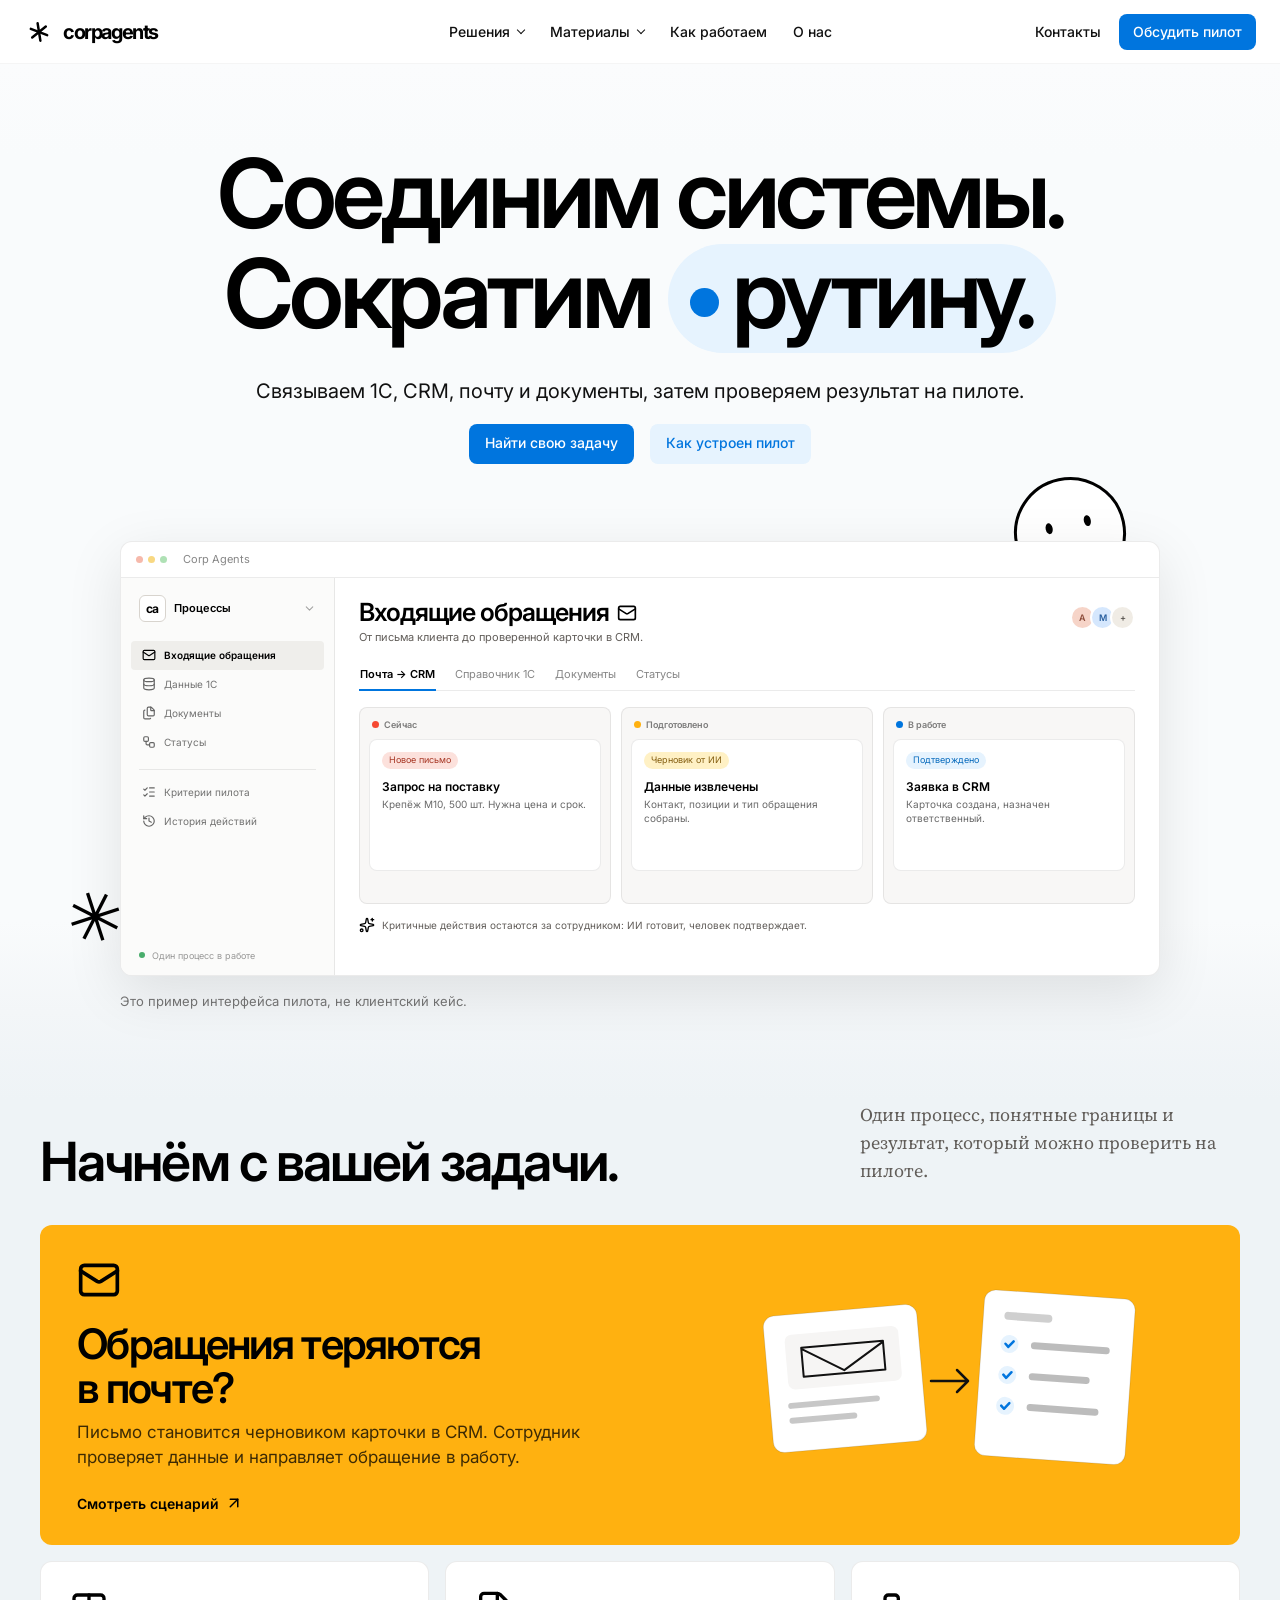
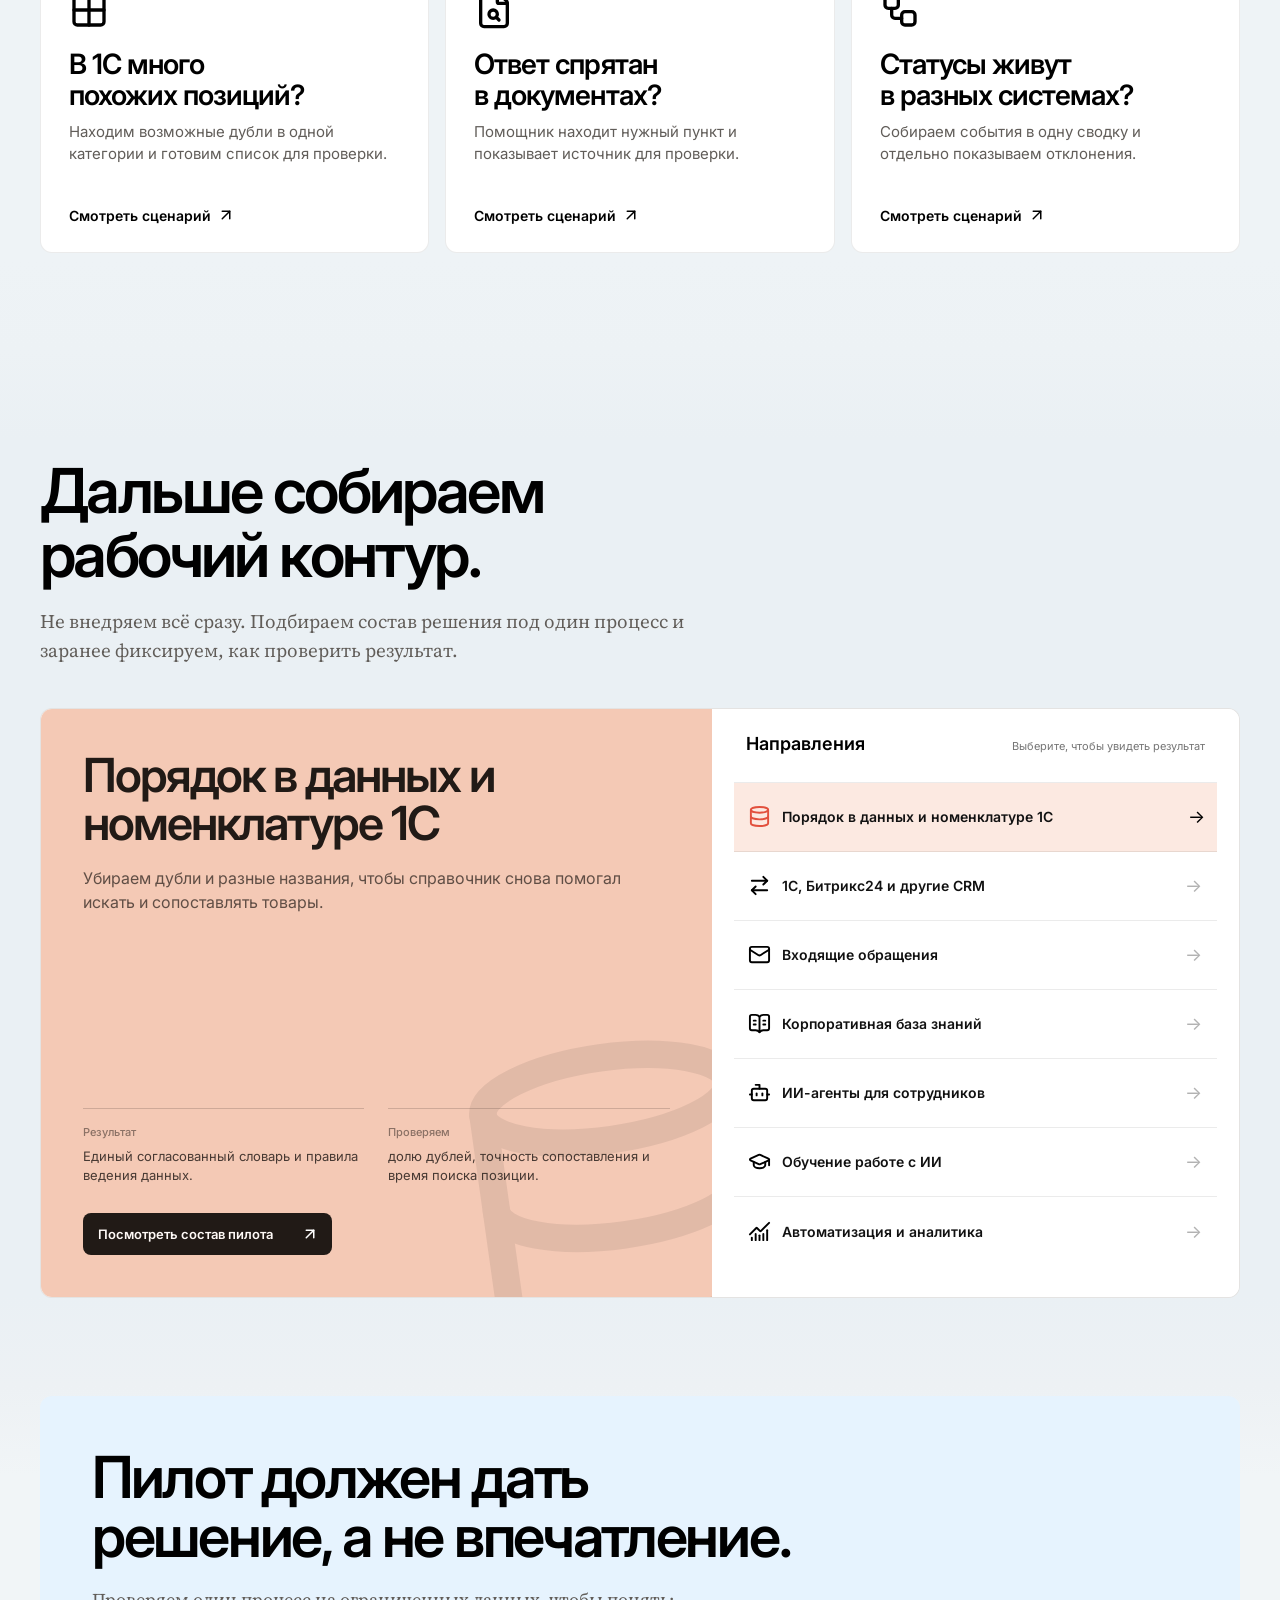
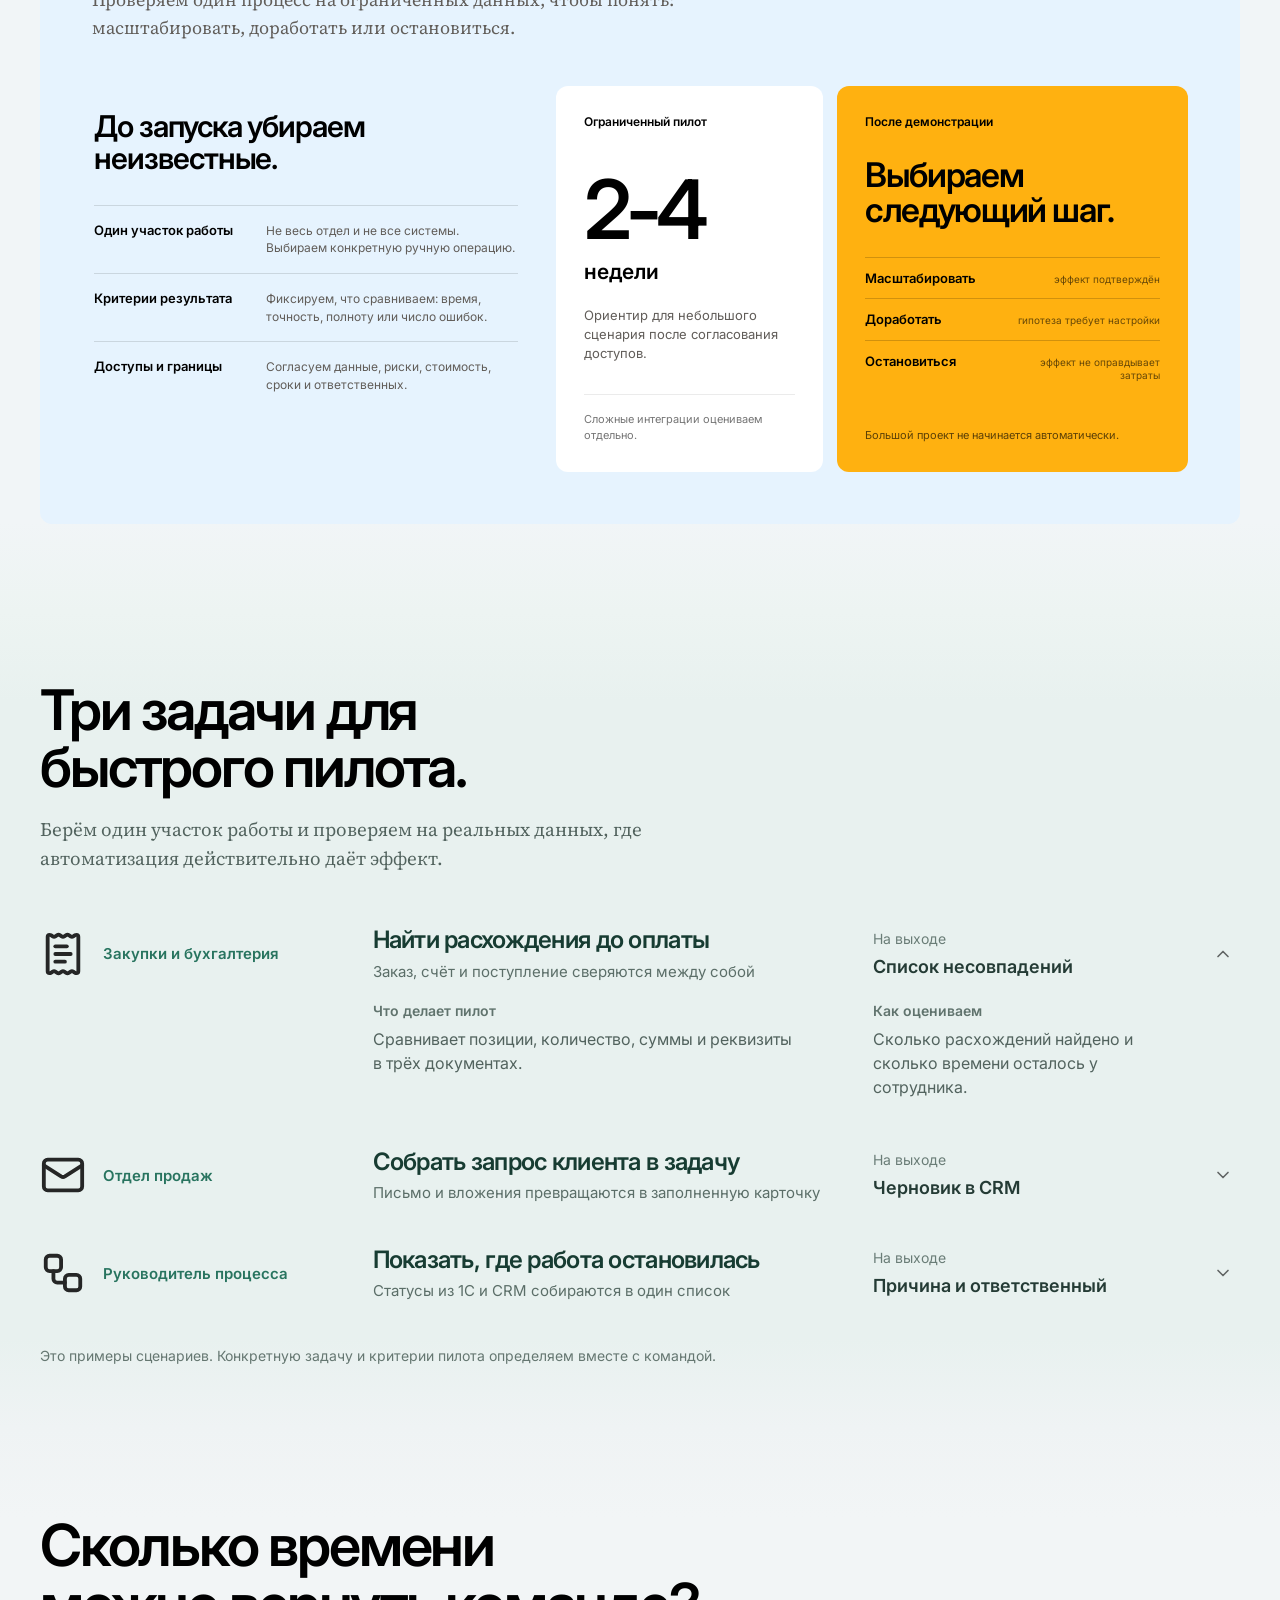
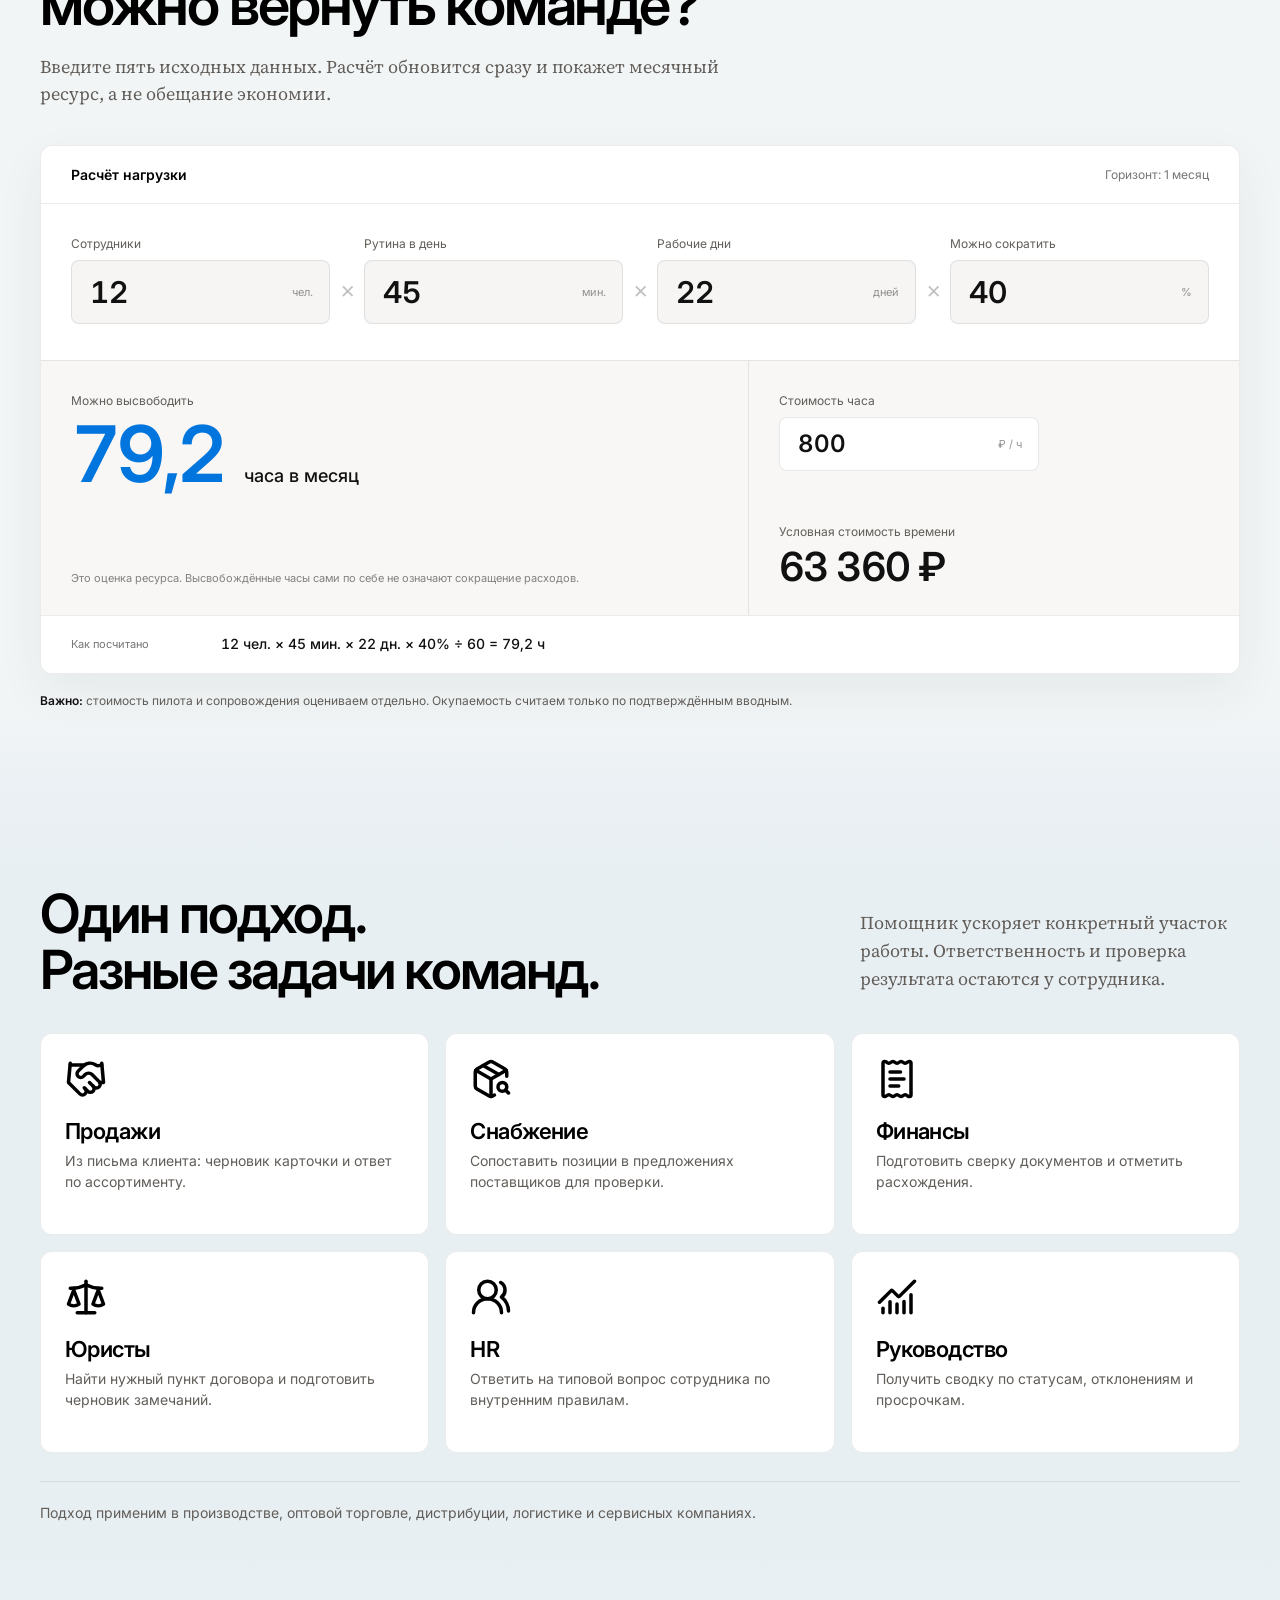
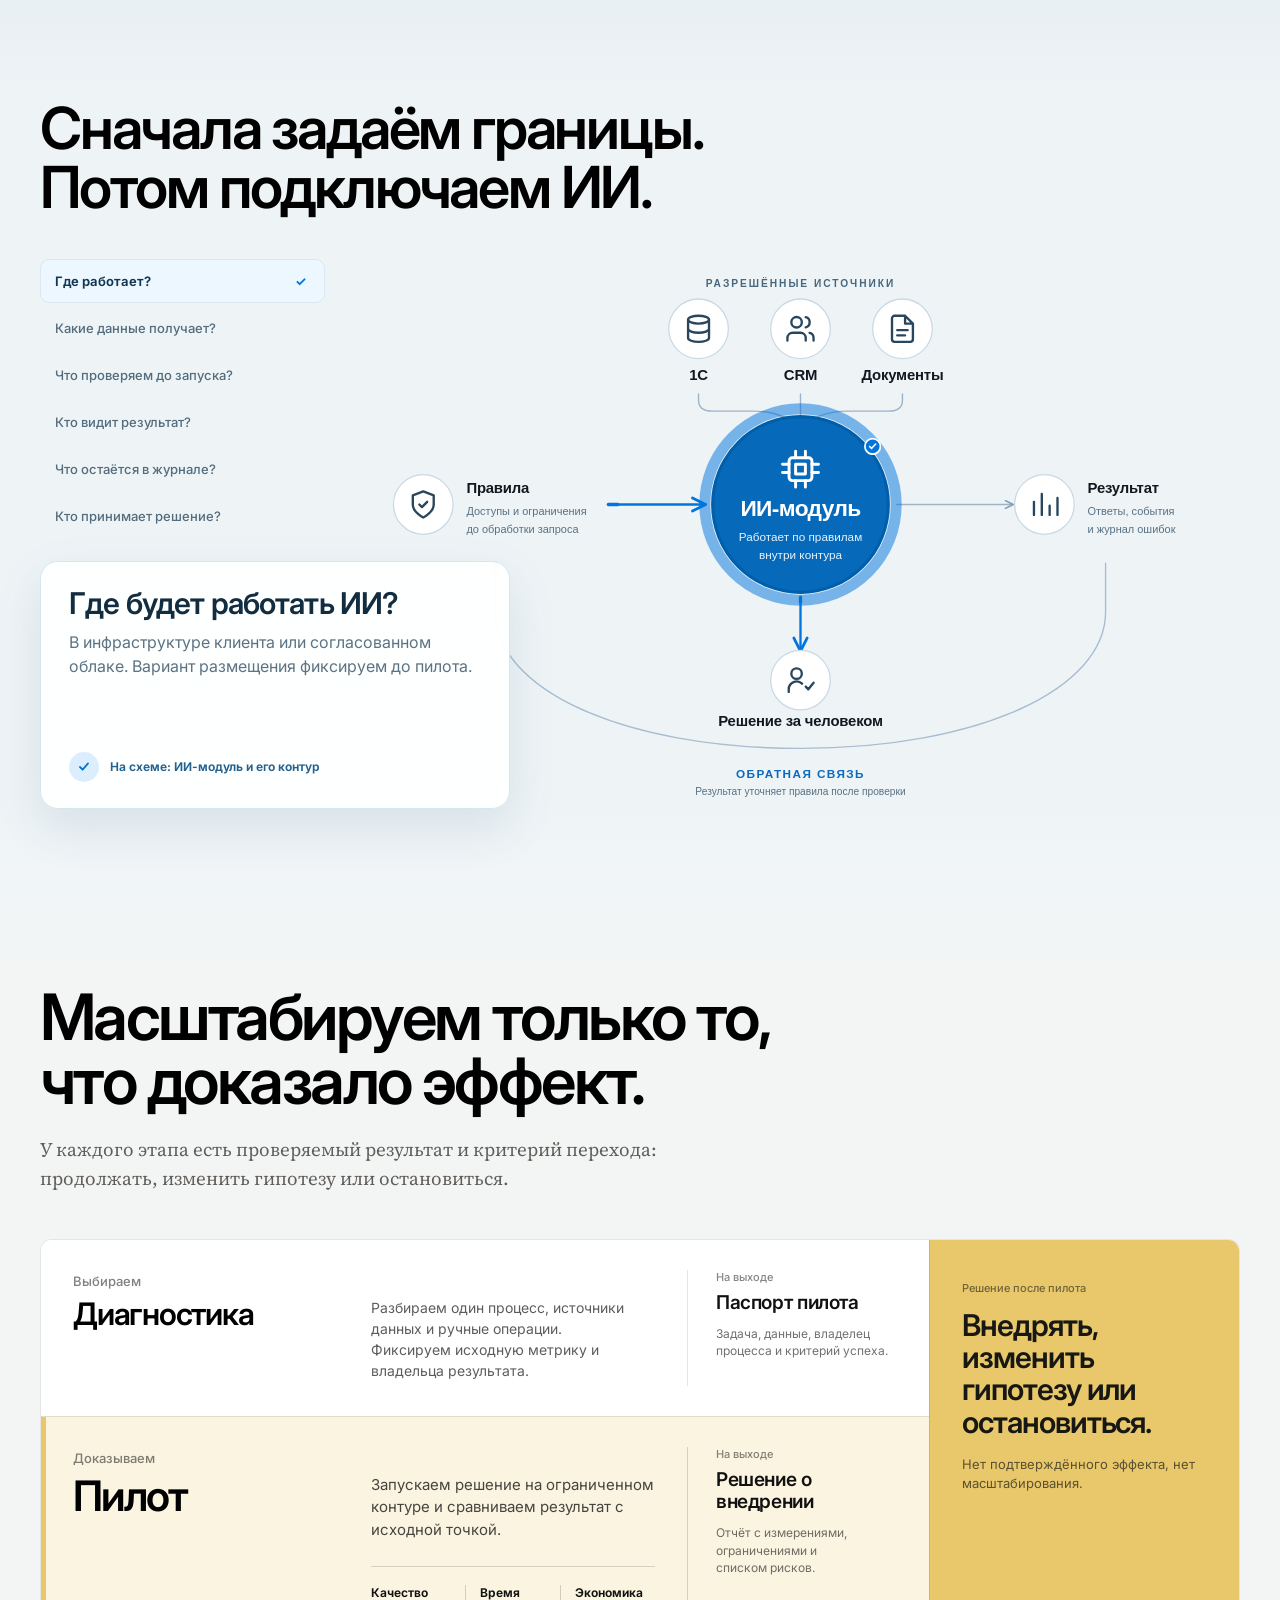
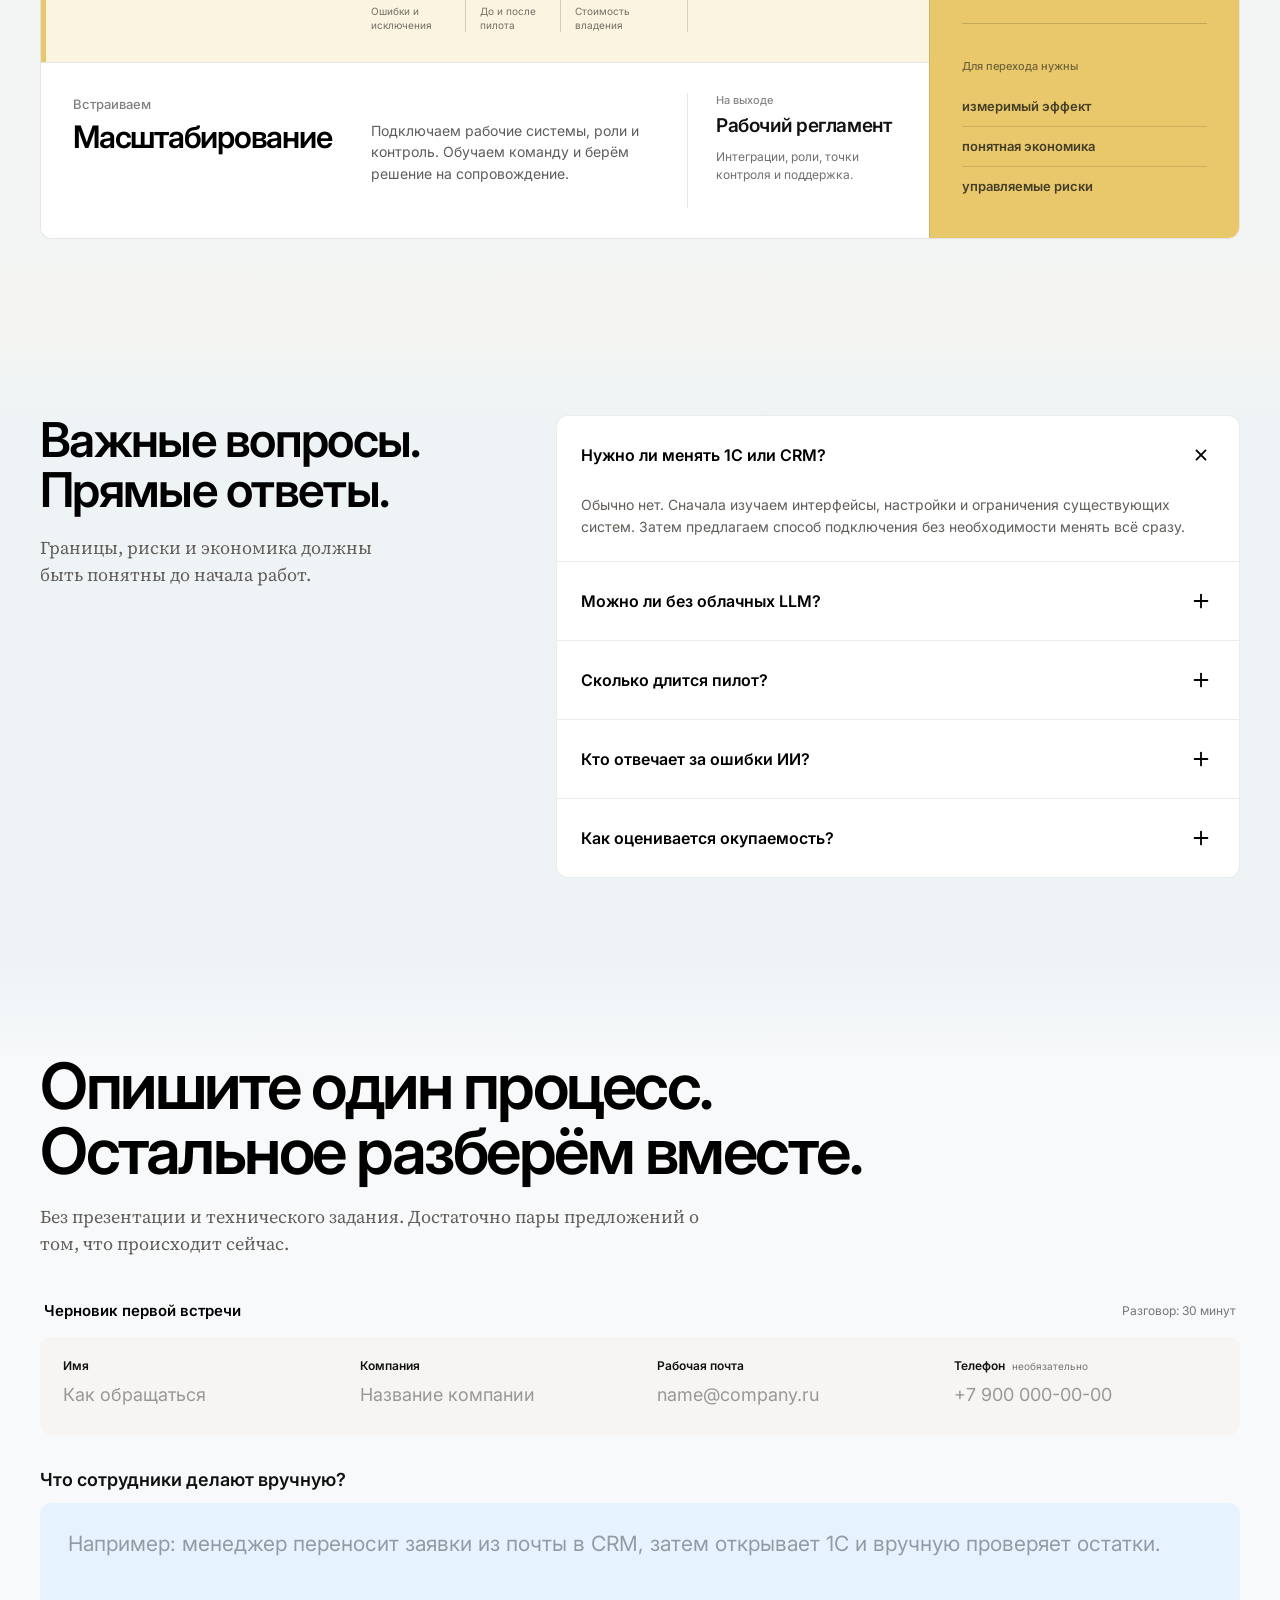
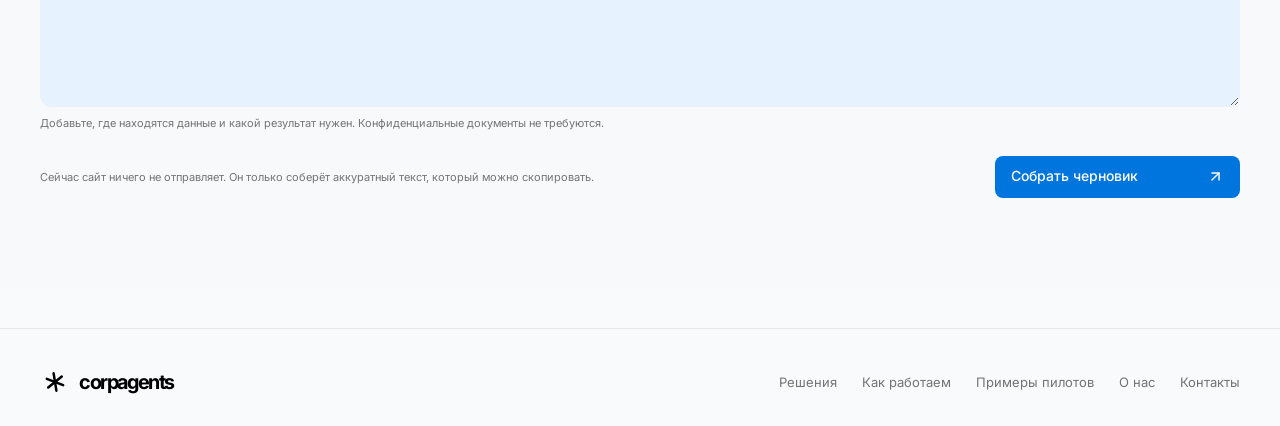
==== index.html @ a54eef00 "feat: add interactive hero concept" ====
<!doctype html>
<html lang="ru">
  <head>
    <meta charset="utf-8" />
    <meta name="viewport" content="width=device-width, initial-scale=1" />
    <meta name="theme-color" content="#ffffff" />
    <meta name="description" content="Corp Agents помогает связать 1С, CRM, почту и документы в работающие процессы. Начинаем с одной задачи и измеримого пилота." />
    <title>Corp Agents: меньше ручной работы между системами</title>
    <link rel="icon" href="./favicon.svg" type="image/svg+xml" />
    <link rel="preconnect" href="https://fonts.googleapis.com" />
    <link rel="preconnect" href="https://fonts.gstatic.com" crossorigin />
    <link href="https://fonts.googleapis.com/css2?family=Inter:wght@400;500;600;700&family=Source+Serif+4:wght@400&display=swap" rel="stylesheet" />
    <link rel="stylesheet" href="./styles.css" />
    <link rel="stylesheet" href="./sections.css?v=25" />
    <script src="./script.js" defer></script>
    <script src="./remaining.js?v=12" defer></script>
  </head>
  <body>
    <header class="site-header">
      <div class="container header-content">
        <a class="wordmark" href="#top" aria-label="Corpagents, наверх"><span class="wordmark-symbol" aria-hidden="true"><img src="./icons/asterisk.svg" alt="" /></span><span>corpagents</span></a>
        <nav class="main-nav" aria-label="Основная навигация">
          <details class="nav-dropdown">
            <summary>Решения <span class="nav-chevron" aria-hidden="true"></span></summary>
            <div class="nav-menu"><a href="#solutions">Все решения</a><a href="#scenarios">С чего начать</a><a href="#departments">Для отделов</a></div>
          </details>
          <details class="nav-dropdown">
            <summary>Материалы <span class="nav-chevron" aria-hidden="true"></span></summary>
            <div class="nav-menu"><a href="#cases">Примеры пилотов</a><a href="#economics">Экономика внедрения</a><a href="#faq">Частые вопросы</a></div>
          </details>
          <a href="#process">Как работаем</a>
          <a href="#about">О нас</a>
        </nav>
        <div class="header-actions"><a class="header-contact" href="#contact">Контакты</a><a class="nav-action" href="#contact">Обсудить пилот</a></div>
      </div>
    </header>

    <main>
      <section class="hero" id="top" aria-labelledby="hero-title">
        <div class="container hero-content">
          <h1 id="hero-title">Соединим системы.<br />Сократим <span class="highlight-pill">рутину.</span></h1>
          <p class="hero-subhead">Связываем 1С, CRM, почту и документы, затем проверяем результат на пилоте.</p>
          <div class="hero-actions">
            <a class="button button-primary" href="#scenarios">Найти свою задачу</a>
            <button class="button button-ghost" type="button" data-open-pilot>Как устроен пилот</button>
          </div>
          <div class="hero-stage">
          <span class="hero-doodle hero-doodle-spark" aria-hidden="true">✳</span>
          <span class="hero-doodle hero-doodle-face" aria-hidden="true"><i></i><i></i><b></b></span>
          <div class="workspace-shell" id="workspace" aria-label="Демонстрация рабочего процесса">
            <div class="window-bar"><span class="window-dots" aria-hidden="true"><i></i><i></i><i></i></span><span>Corp Agents</span></div>
            <div class="workspace-layout">
              <aside class="workspace-sidebar" aria-label="Разделы примера интерфейса">
                <div class="workspace-identity"><span class="workspace-avatar">ca</span><span><strong>Процессы</strong></span><span class="workspace-chevron" aria-hidden="true"><img src="./icons/chevron-down.svg" alt="" /></span></div>
                <div class="sidebar-item is-current"><span class="sidebar-icon" aria-hidden="true"><img src="./icons/mail.svg" alt="" /></span> Входящие обращения</div>
                <div class="sidebar-item"><span class="sidebar-icon" aria-hidden="true"><img src="./icons/database.svg" alt="" /></span> Данные 1С</div>
                <div class="sidebar-item"><span class="sidebar-icon" aria-hidden="true"><img src="./icons/files.svg" alt="" /></span> Документы</div>
                <div class="sidebar-item"><span class="sidebar-icon" aria-hidden="true"><img src="./icons/workflow.svg" alt="" /></span> Статусы</div>
                <div class="sidebar-divider"></div>
                <div class="sidebar-item"><span class="sidebar-icon" aria-hidden="true"><img src="./icons/list-checks.svg" alt="" /></span> Критерии пилота</div>
                <div class="sidebar-item"><span class="sidebar-icon" aria-hidden="true"><img src="./icons/history.svg" alt="" /></span> История действий</div>
                <div class="sidebar-bottom"><span class="sidebar-bottom-dot"></span> Один процесс в работе</div>
              </aside>

              <div class="workspace-main">
                <div class="workspace-heading"><div><h2 id="board-title">Входящие обращения <img src="./icons/mail.svg" alt="" aria-hidden="true" /></h2><p id="board-description">От письма клиента до проверенной карточки в CRM.</p></div><div class="workspace-people" aria-hidden="true"><span>А</span><span>М</span><span>+</span></div></div>
                <div class="board-tabs" role="tablist" aria-label="Примеры рабочих процессов">
                  <button type="button" role="tab" aria-selected="true" aria-controls="board-panel" data-board="inbox">Почта → CRM</button>
                  <button type="button" role="tab" aria-selected="false" aria-controls="board-panel" data-board="catalog">Справочник 1С</button>
                  <button type="button" role="tab" aria-selected="false" aria-controls="board-panel" data-board="knowledge">Документы</button>
                  <button type="button" role="tab" aria-selected="false" aria-controls="board-panel" data-board="reports">Статусы</button>
                </div>
                <div class="board-panel" id="board-panel" role="tabpanel" aria-live="polite">
                  <div class="board-column"><div class="column-header"><span class="column-marker marker-coral"></span> Сейчас</div><div class="kanban-card"><span class="kanban-label label-coral" id="board-before-label">Новое письмо</span><strong id="board-before-title">Запрос на поставку</strong><p id="board-before-copy">Крепёж М10, 500 шт. Нужна цена и срок.</p></div></div>
                  <div class="board-column"><div class="column-header"><span class="column-marker marker-yellow"></span> Подготовлено</div><div class="kanban-card"><span class="kanban-label label-yellow" id="board-middle-label">Черновик от ИИ</span><strong id="board-middle-title">Данные извлечены</strong><p id="board-middle-copy">Контакт, позиции и тип обращения собраны.</p></div></div>
                  <div class="board-column"><div class="column-header"><span class="column-marker marker-blue"></span> В работе</div><div class="kanban-card"><span class="kanban-label label-blue" id="board-after-label">Подтверждено</span><strong id="board-after-title">Заявка в CRM</strong><p id="board-after-copy">Карточка создана, назначен ответственный.</p></div></div>
                </div>
                <div class="board-note"><span class="board-note-icon" aria-hidden="true"><img src="./icons/sparkles.svg" alt="" /></span><span id="board-note">Критичные действия остаются за сотрудником: ИИ готовит, человек подтверждает.</span></div>
              </div>
            </div>
          </div>
          </div>
          <p class="mockup-caption">Это пример интерфейса пилота, не клиентский кейс.</p>
        </div>
      </section>

      <section class="scenarios" id="scenarios" aria-labelledby="scenarios-title">
        <div class="container">
          <div class="section-heading"><div><h2 id="scenarios-title">Начнём с вашей задачи.</h2></div><p>Один процесс, понятные границы и результат, который можно проверить на пилоте.</p></div>
          <div class="scenario-grid">
            <button class="scenario-card scenario-card-featured card-yellow" type="button" data-scenario="inbox" aria-label="Подробнее: обращения теряются в почте">
              <span class="scenario-feature-copy"><span class="card-top"><span class="card-symbol" aria-hidden="true"><img src="./icons/mail.svg" alt="" /></span></span><span class="card-content"><strong>Обращения теряются<br />в почте?</strong><span>Письмо становится черновиком карточки в CRM. Сотрудник проверяет данные и направляет обращение в работу.</span></span><span class="card-bottom"><span class="card-link">Смотреть сценарий <img src="./icons/arrow-up-right.svg" alt="" aria-hidden="true" /></span></span></span>
              <svg class="scenario-feature-art" xmlns="http://www.w3.org/2000/svg" viewBox="0 0 390 220" fill="none" aria-hidden="true" focusable="false"><g transform="rotate(-5 91 103)"><rect x="13" y="35" width="154" height="137" rx="11" fill="#fff" stroke="#111" stroke-opacity=".12"/><rect x="33" y="55" width="114" height="55" rx="7" fill="#F6F5F4"/><path d="M49 69h82v29H49zM49 70l41 25 41-25" stroke="#111" stroke-width="2" stroke-linecap="round" stroke-linejoin="round"/><path d="M34 126h86M34 141h62" stroke="#111" stroke-opacity=".23" stroke-width="6" stroke-linecap="round"/></g><path d="M176 106h37m-11-11 11 11-11 11" stroke="#111" stroke-width="2.5" stroke-linecap="round" stroke-linejoin="round"/><g transform="rotate(4 296 106)"><rect x="224" y="19" width="151" height="166" rx="11" fill="#fff" stroke="#111" stroke-opacity=".12"/><rect x="245" y="40" width="48" height="8" rx="4" fill="#111" fill-opacity=".2"/><circle cx="252" cy="72" r="9" fill="#E6F3FE"/><circle cx="252" cy="103" r="9" fill="#E6F3FE"/><circle cx="252" cy="134" r="9" fill="#E6F3FE"/><path d="m248 72 3 3 5-6m-8 34 3 3 5-6m-8 34 3 3 5-6" stroke="#0075DE" stroke-width="2.5" stroke-linecap="round" stroke-linejoin="round"/><path d="M277 72h72m-72 31h54m-54 31h65" stroke="#111" stroke-opacity=".28" stroke-width="7" stroke-linecap="round"/></g></svg>
            </button>
            <button class="scenario-card card-white" type="button" data-scenario="catalog" aria-label="Подробнее: дубли в 1С"><span class="card-top"><span class="card-symbol" aria-hidden="true"><img src="./icons/grid-2x2.svg" alt="" /></span></span><span class="card-content"><strong>В 1С много<br />похожих позиций?</strong><span>Находим возможные дубли в одной категории и готовим список для проверки.</span></span><span class="card-bottom"><span class="card-link">Смотреть сценарий <img src="./icons/arrow-up-right.svg" alt="" aria-hidden="true" /></span></span></button>
            <button class="scenario-card card-white" type="button" data-scenario="knowledge" aria-label="Подробнее: поиск по документам"><span class="card-top"><span class="card-symbol" aria-hidden="true"><img src="./icons/file-search.svg" alt="" /></span></span><span class="card-content"><strong>Ответ спрятан<br />в документах?</strong><span>Помощник находит нужный пункт и показывает источник для проверки.</span></span><span class="card-bottom"><span class="card-link">Смотреть сценарий <img src="./icons/arrow-up-right.svg" alt="" aria-hidden="true" /></span></span></button>
            <button class="scenario-card card-white" type="button" data-scenario="reports" aria-label="Подробнее: статусы между системами"><span class="card-top"><span class="card-symbol" aria-hidden="true"><img src="./icons/workflow.svg" alt="" /></span></span><span class="card-content"><strong>Статусы живут<br />в разных системах?</strong><span>Собираем события в одну сводку и отдельно показываем отклонения.</span></span><span class="card-bottom"><span class="card-link">Смотреть сценарий <img src="./icons/arrow-up-right.svg" alt="" aria-hidden="true" /></span></span></button>
          </div>
        </div>
      </section>

      <section class="content-section solutions-section" id="solutions" aria-labelledby="solutions-title">
        <div class="container">
          <div class="solutions-intro">
            <h2 id="solutions-title">Дальше собираем<br />рабочий контур.</h2>
            <p>Не внедряем всё сразу. Подбираем состав решения под один процесс и заранее фиксируем, как проверить результат.</p>
          </div>
          <div class="solution-browser">
            <article class="solution-spotlight" aria-live="polite">
              <img class="solution-spotlight-mark" src="./icons/database.svg" alt="" aria-hidden="true" data-solution-preview-mark />
              <h3 data-solution-preview-title>Порядок в данных и номенклатуре 1С</h3>
              <p class="solution-spotlight-copy" data-solution-preview-copy>Убираем дубли и разные названия, чтобы справочник снова помогал искать и сопоставлять товары.</p>
              <dl class="solution-spotlight-facts">
                <div><dt>Результат</dt><dd data-solution-preview-result>Единый согласованный словарь и правила ведения данных.</dd></div>
                <div><dt>Проверяем</dt><dd data-solution-preview-metric>долю дублей, точность сопоставления и время поиска позиции.</dd></div>
              </dl>
              <button class="solution-detail-button" type="button" data-open-solution>Посмотреть состав пилота <img src="./icons/arrow-up-right.svg" alt="" aria-hidden="true" /></button>
            </article>
            <div class="solution-index" aria-label="Направления работы">
              <div class="solution-index-heading"><strong>Направления</strong><span>Выберите, чтобы увидеть результат</span></div>
              <button class="solution-index-item is-active" type="button" data-solution-option="data" data-summary="Убираем дубли и разные названия, чтобы справочник снова помогал искать и сопоставлять товары." data-icon="database" aria-pressed="true"><span class="solution-index-icon" aria-hidden="true"><img src="./icons/database.svg" alt="" /></span><strong>Порядок в данных и номенклатуре 1С</strong><span class="solution-index-arrow" aria-hidden="true">→</span></button>
              <button class="solution-index-item" type="button" data-solution-option="integrations" data-summary="Связываем заявки, заказы и статусы между 1С и CRM с контролем ошибок обмена." data-icon="arrow-right-left" aria-pressed="false"><span class="solution-index-icon" aria-hidden="true"><img src="./icons/arrow-right-left.svg" alt="" /></span><strong>1С, Битрикс24 и другие CRM</strong><span class="solution-index-arrow" aria-hidden="true">→</span></button>
              <button class="solution-index-item" type="button" data-solution-option="requests" data-summary="Превращаем письма в заполненные карточки и направляем их ответственному сотруднику." data-icon="mail" aria-pressed="false"><span class="solution-index-icon" aria-hidden="true"><img src="./icons/mail.svg" alt="" /></span><strong>Входящие обращения</strong><span class="solution-index-arrow" aria-hidden="true">→</span></button>
              <button class="solution-index-item" type="button" data-solution-option="knowledge" data-summary="Даём сотрудникам проверяемые ответы по доступным документам с указанием источников." data-icon="book-open-text" aria-pressed="false"><span class="solution-index-icon" aria-hidden="true"><img src="./icons/book-open-text.svg" alt="" /></span><strong>Корпоративная база знаний</strong><span class="solution-index-arrow" aria-hidden="true">→</span></button>
              <button class="solution-index-item" type="button" data-solution-option="agents" data-summary="Создаём помощника для одной роли: подготовка материалов, сверка, поиск и черновики." data-icon="bot" aria-pressed="false"><span class="solution-index-icon" aria-hidden="true"><img src="./icons/bot.svg" alt="" /></span><strong>ИИ-агенты для сотрудников</strong><span class="solution-index-arrow" aria-hidden="true">→</span></button>
              <button class="solution-index-item" type="button" data-solution-option="training" data-summary="Закрепляем практику по ролям, шаблоны и безопасные правила работы с данными." data-icon="graduation-cap" aria-pressed="false"><span class="solution-index-icon" aria-hidden="true"><img src="./icons/graduation-cap.svg" alt="" /></span><strong>Обучение работе с ИИ</strong><span class="solution-index-arrow" aria-hidden="true">→</span></button>
              <button class="solution-index-item" type="button" data-solution-option="processes" data-summary="Настраиваем маршруты, статусы, панели показателей и сводки по одному процессу." data-icon="chart-no-axes-combined" aria-pressed="false"><span class="solution-index-icon" aria-hidden="true"><img src="./icons/chart-no-axes-combined.svg" alt="" /></span><strong>Автоматизация и аналитика</strong><span class="solution-index-arrow" aria-hidden="true">→</span></button>
            </div>
          </div>
        </div>
      </section>

      <section class="content-section process-section" id="process" aria-labelledby="process-title">
        <div class="container process-panel">
          <div class="process-intro">
            <h2 id="process-title">Пилот должен дать<br />решение, а не впечатление.</h2>
            <p>Проверяем один процесс на ограниченных данных, чтобы понять: масштабировать, доработать или остановиться.</p>
          </div>
          <div class="process-journey">
            <div class="process-setup">
              <h3>До запуска убираем неизвестные.</h3>
              <ul class="process-setup-list">
                <li><strong>Один участок работы</strong><p>Не весь отдел и не все системы. Выбираем конкретную ручную операцию.</p></li>
                <li><strong>Критерии результата</strong><p>Фиксируем, что сравниваем: время, точность, полноту или число ошибок.</p></li>
                <li><strong>Доступы и границы</strong><p>Согласуем данные, риски, стоимость, сроки и ответственных.</p></li>
              </ul>
            </div>
            <article class="process-pilot">
              <p class="process-pilot-label">Ограниченный пилот</p>
              <div class="process-duration"><strong>2-4</strong><span>недели</span></div>
              <p>Ориентир для небольшого сценария после согласования доступов.</p>
              <p class="process-pilot-note">Сложные интеграции оцениваем отдельно.</p>
            </article>
            <article class="process-decision">
              <p class="process-decision-label">После демонстрации</p>
              <h3>Выбираем следующий шаг.</h3>
              <div class="process-options">
                <div><strong>Масштабировать</strong><span>эффект подтверждён</span></div>
                <div><strong>Доработать</strong><span>гипотеза требует настройки</span></div>
                <div><strong>Остановиться</strong><span>эффект не оправдывает затраты</span></div>
              </div>
              <p class="process-decision-note">Большой проект не начинается автоматически.</p>
            </article>
          </div>
        </div>
      </section>

      <section class="content-section cases-section" id="cases" aria-labelledby="cases-title">
        <div class="container">
          <div class="cases-intro">
            <h2 id="cases-title">Три задачи для<br />быстрого пилота.</h2>
            <p>Берём один участок работы и проверяем на реальных данных, где автоматизация действительно даёт эффект.</p>
          </div>
          <div class="case-accordion">
            <details class="case-item" name="case-start" open>
              <summary>
                <span class="case-source"><span class="case-icon" aria-hidden="true"><img src="./icons/receipt-text.svg" alt="" /></span><span>Закупки и бухгалтерия</span></span>
                <span class="case-task"><strong>Найти расхождения до оплаты</strong><small>Заказ, счёт и поступление сверяются между собой</small></span>
                <span class="case-result"><small>На выходе</small><strong>Список несовпадений</strong></span>
                <span class="case-toggle" aria-hidden="true"><img src="./icons/chevron-down.svg" alt="" /></span>
              </summary>
              <div class="case-detail">
                <div class="case-example"><span>Что делает пилот</span><p>Сравнивает позиции, количество, суммы и реквизиты в трёх документах.</p></div>
                <div class="case-check"><span>Как оцениваем</span><p>Сколько расхождений найдено и сколько времени осталось у сотрудника.</p></div>
              </div>
            </details>
            <details class="case-item" name="case-start">
              <summary>
                <span class="case-source"><span class="case-icon" aria-hidden="true"><img src="./icons/mail.svg" alt="" /></span><span>Отдел продаж</span></span>
                <span class="case-task"><strong>Собрать запрос клиента в задачу</strong><small>Письмо и вложения превращаются в заполненную карточку</small></span>
                <span class="case-result"><small>На выходе</small><strong>Черновик в CRM</strong></span>
                <span class="case-toggle" aria-hidden="true"><img src="./icons/chevron-down.svg" alt="" /></span>
              </summary>
              <div class="case-detail">
                <div class="case-example"><span>Что делает пилот</span><p>Извлекает контакт, позиции и сроки, затем предлагает маршрут обработки.</p></div>
                <div class="case-check"><span>Как оцениваем</span><p>Полноту карточки, точность маршрута и время регистрации обращения.</p></div>
              </div>
            </details>
            <details class="case-item" name="case-start">
              <summary>
                <span class="case-source"><span class="case-icon" aria-hidden="true"><img src="./icons/workflow.svg" alt="" /></span><span>Руководитель процесса</span></span>
                <span class="case-task"><strong>Показать, где работа остановилась</strong><small>Статусы из 1С и CRM собираются в один список</small></span>
                <span class="case-result"><small>На выходе</small><strong>Причина и ответственный</strong></span>
                <span class="case-toggle" aria-hidden="true"><img src="./icons/chevron-down.svg" alt="" /></span>
              </summary>
              <div class="case-detail">
                <div class="case-example"><span>Что делает пилот</span><p>Находит заказы без движения и объясняет, на каком этапе возникла задержка.</p></div>
                <div class="case-check"><span>Как оцениваем</span><p>Полноту списка отклонений и скорость подготовки ежедневной сводки.</p></div>
              </div>
            </details>
          </div>
          <p class="cases-note">Это примеры сценариев. Конкретную задачу и критерии пилота определяем вместе с командой.</p>
        </div>
      </section>

      <section class="content-section economics-section" id="economics" aria-labelledby="economics-title">
        <div class="container">
          <div class="economics-intro">
            <h2 id="economics-title">Сколько времени<br />можно вернуть команде?</h2>
            <p>Введите пять исходных данных. Расчёт обновится сразу и покажет месячный ресурс, а не обещание экономии.</p>
          </div>
          <div class="calculator-sheet">
            <div class="calculator-sheet-head">
              <strong>Расчёт нагрузки</strong>
              <span>Горизонт: 1 месяц</span>
            </div>
            <div class="calculator-equation" role="group" aria-label="Исходные данные для расчёта времени">
              <label class="calc-factor">
                <span>Сотрудники</span>
                <span class="calc-input"><input id="calc-people" type="number" min="0" max="999" step="1" value="12" inputmode="numeric" aria-describedby="calc-people-unit" /><small id="calc-people-unit">чел.</small></span>
              </label>
              <span class="calc-operator" aria-hidden="true">×</span>
              <label class="calc-factor">
                <span>Рутина в день</span>
                <span class="calc-input"><input id="calc-minutes" type="number" min="0" max="1440" step="1" value="45" inputmode="numeric" aria-describedby="calc-minutes-unit" /><small id="calc-minutes-unit">мин.</small></span>
              </label>
              <span class="calc-operator" aria-hidden="true">×</span>
              <label class="calc-factor">
                <span>Рабочие дни</span>
                <span class="calc-input"><input id="calc-days" type="number" min="0" max="31" step="1" value="22" inputmode="numeric" aria-describedby="calc-days-unit" /><small id="calc-days-unit">дней</small></span>
              </label>
              <span class="calc-operator" aria-hidden="true">×</span>
              <label class="calc-factor">
                <span>Можно сократить</span>
                <span class="calc-input"><input id="calc-share" type="number" min="0" max="100" step="1" value="40" inputmode="numeric" aria-describedby="calc-share-unit" /><small id="calc-share-unit">%</small></span>
              </label>
            </div>
            <div class="calculator-summary" aria-live="polite">
              <div class="calculator-hours">
                <span>Можно высвободить</span>
                <div><output id="calc-hours">79,2</output><strong id="calc-hours-unit">часа в месяц</strong></div>
                <p>Это оценка ресурса. Высвобождённые часы сами по себе не означают сокращение расходов.</p>
              </div>
              <div class="calculator-value">
                <label class="calc-rate">
                  <span>Стоимость часа</span>
                  <span class="calc-input"><input id="calc-rate" type="number" min="0" max="1000000" step="100" value="800" inputmode="numeric" aria-describedby="calc-rate-unit" /><small id="calc-rate-unit">₽ / ч</small></span>
                </label>
                <div class="calculator-money">
                  <span>Условная стоимость времени</span>
                  <output id="calc-money">63 360 ₽</output>
                </div>
              </div>
            </div>
            <div class="calculator-formula"><span>Как посчитано</span><output id="calc-formula">12 чел. × 45 мин. × 22 дн. × 40% ÷ 60 = 79,2 ч</output></div>
          </div>
          <p class="economics-note"><strong>Важно:</strong> стоимость пилота и сопровождения оцениваем отдельно. Окупаемость считаем только по подтверждённым вводным.</p>
        </div>
      </section>

      <section class="content-section departments-section" id="departments" aria-labelledby="departments-title">
        <div class="container">
          <div class="section-heading"><div><h2 id="departments-title">Один подход.<br />Разные задачи команд.</h2></div><p>Помощник ускоряет конкретный участок работы. Ответственность и проверка результата остаются у сотрудника.</p></div>
          <div class="department-grid">
            <article class="department-card"><span class="department-icon" aria-hidden="true"><img src="./icons/handshake.svg" alt="" /></span><h3>Продажи</h3><p>Из письма клиента: черновик карточки и ответ по ассортименту.</p></article>
            <article class="department-card"><span class="department-icon" aria-hidden="true"><img src="./icons/package-search.svg" alt="" /></span><h3>Снабжение</h3><p>Сопоставить позиции в предложениях поставщиков для проверки.</p></article>
            <article class="department-card"><span class="department-icon" aria-hidden="true"><img src="./icons/receipt-text.svg" alt="" /></span><h3>Финансы</h3><p>Подготовить сверку документов и отметить расхождения.</p></article>
            <article class="department-card"><span class="department-icon" aria-hidden="true"><img src="./icons/scale.svg" alt="" /></span><h3>Юристы</h3><p>Найти нужный пункт договора и подготовить черновик замечаний.</p></article>
            <article class="department-card"><span class="department-icon" aria-hidden="true"><img src="./icons/users-round.svg" alt="" /></span><h3>HR</h3><p>Ответить на типовой вопрос сотрудника по внутренним правилам.</p></article>
            <article class="department-card"><span class="department-icon" aria-hidden="true"><img src="./icons/chart-no-axes-combined.svg" alt="" /></span><h3>Руководство</h3><p>Получить сводку по статусам, отклонениям и просрочкам.</p></article>
          </div>
          <p class="industry-line">Подход применим в производстве, оптовой торговле, дистрибуции, логистике и сервисных компаниях.</p>
        </div>
      </section>

      <section class="content-section security-section" id="security" aria-labelledby="security-title">
        <div class="container">
          <div class="security-heading">
            <div>
              <h2 id="security-title">Сначала задаём границы.<br />Потом подключаем ИИ.</h2>
            </div>
          </div>

          <div class="security-workbench" id="security-workbench">
            <div class="security-canvas">
              <div class="security-svg-wrap" id="security-svg-wrap" aria-busy="true">
                <object class="security-svg" id="security-svg" type="image/svg+xml" data="./assets/ai-system-interactive.svg?v=12" aria-label="Интерактивная схема согласованного контура ИИ">
                  <img src="./assets/ai-control-loop.png" alt="Согласованные источники передают данные ИИ-модулю. Правила ограничивают обработку, человек подтверждает критические действия, а результат возвращается в контур." />
                </object>
                <p class="security-load-status" id="security-load-status" role="status">Загружаем схему…</p>
              </div>
            </div>

            <aside class="security-inspector" aria-label="Решения до запуска">
              <div class="security-questions" role="group" aria-label="Вопросы для настройки контура">
                <button type="button" class="security-question is-active" data-security-question="placement" aria-pressed="true"><strong>Где работает?</strong></button>
                <button type="button" class="security-question" data-security-question="data" aria-pressed="false"><strong>Какие данные получает?</strong></button>
                <button type="button" class="security-question" data-security-question="audit" aria-pressed="false"><strong>Что проверяем до запуска?</strong></button>
                <button type="button" class="security-question" data-security-question="access" aria-pressed="false"><strong>Кто видит результат?</strong></button>
                <button type="button" class="security-question" data-security-question="log" aria-pressed="false"><strong>Что остаётся в журнале?</strong></button>
                <button type="button" class="security-question" data-security-question="human" aria-pressed="false"><strong>Кто принимает решение?</strong></button>
              </div>
              <div class="security-detail" id="security-detail" aria-live="polite" aria-atomic="true">
                <h3 id="security-detail-title">Где будет работать ИИ?</h3>
                <p id="security-detail-copy">В инфраструктуре клиента или согласованном облаке. Вариант размещения фиксируем до пилота.</p>
                <div class="security-detail-map"><span aria-hidden="true"><svg viewBox="0 0 20 20"><path d="m5.5 10 3 3 6-7" /></svg></span><strong id="security-detail-map">На схеме: ИИ-модуль и границы</strong></div>
              </div>
            </aside>
          </div>
        </div>
      </section>

      <section class="content-section about-section" id="about" aria-labelledby="about-title">
        <div class="container">
          <header class="implementation-heading">
            <h2 id="about-title">Масштабируем только то,<br />что доказало эффект.</h2>
            <p>У каждого этапа есть проверяемый результат и критерий перехода: продолжать, изменить гипотезу или остановиться.</p>
          </header>

          <div class="implementation-system">
            <div class="implementation-track" role="list" aria-label="Этапы внедрения">
              <article class="implementation-stage implementation-stage-diagnostic" role="listitem">
                <div class="implementation-stage-head">
                  <span>Выбираем</span>
                  <h3>Диагностика</h3>
                </div>
                <p class="implementation-stage-copy">Разбираем один процесс, источники данных и ручные операции. Фиксируем исходную метрику и владельца результата.</p>
                <div class="implementation-artifact">
                  <span>На выходе</span>
                  <strong>Паспорт пилота</strong>
                  <p>Задача, данные, владелец процесса и критерий успеха.</p>
                </div>
              </article>

              <article class="implementation-stage implementation-stage-pilot" role="listitem">
                <div class="implementation-stage-head">
                  <span>Доказываем</span>
                  <h3>Пилот</h3>
                </div>
                <p class="implementation-stage-copy">Запускаем решение на ограниченном контуре и сравниваем результат с исходной точкой.</p>
                <dl class="implementation-scorecard">
                  <div><dt>Качество</dt><dd>Ошибки и исключения</dd></div>
                  <div><dt>Время</dt><dd>До и после пилота</dd></div>
                  <div><dt>Экономика</dt><dd>Стоимость владения</dd></div>
                </dl>
                <div class="implementation-artifact">
                  <span>На выходе</span>
                  <strong>Решение о внедрении</strong>
                  <p>Отчёт с измерениями, ограничениями и списком рисков.</p>
                </div>
              </article>

              <article class="implementation-stage implementation-stage-scale" role="listitem">
                <div class="implementation-stage-head">
                  <span>Встраиваем</span>
                  <h3>Масштабирование</h3>
                </div>
                <p class="implementation-stage-copy">Подключаем рабочие системы, роли и контроль. Обучаем команду и берём решение на сопровождение.</p>
                <div class="implementation-artifact">
                  <span>На выходе</span>
                  <strong>Рабочий регламент</strong>
                  <p>Интеграции, роли, точки контроля и поддержка.</p>
                </div>
              </article>
            </div>

            <aside class="implementation-rule" aria-label="Правило перехода между этапами">
              <div>
                <span>Решение после пилота</span>
                <strong>Внедрять, изменить гипотезу или остановиться.</strong>
                <p>Нет подтверждённого эффекта, нет масштабирования.</p>
              </div>
              <div class="implementation-gates">
                <span>Для перехода нужны</span>
                <ul>
                  <li>измеримый эффект</li>
                  <li>понятная экономика</li>
                  <li>управляемые риски</li>
                </ul>
              </div>
            </aside>
          </div>
        </div>
      </section>

      <section class="content-section faq-section" id="faq" aria-labelledby="faq-title">
        <div class="container faq-layout"><div class="faq-intro"><h2 id="faq-title">Важные вопросы.<br />Прямые ответы.</h2><p>Границы, риски и экономика должны быть понятны до начала работ.</p></div><div class="faq-list">
          <details open><summary>Нужно ли менять 1С или CRM?<span aria-hidden="true"></span></summary><p>Обычно нет. Сначала изучаем интерфейсы, настройки и ограничения существующих систем. Затем предлагаем способ подключения без необходимости менять всё сразу.</p></details>
          <details><summary>Можно ли без облачных LLM?<span aria-hidden="true"></span></summary><p>Возможно локальное или частное развёртывание, если требования к данным и доступные ресурсы позволяют. Вариант размещения выбираем после оценки задачи и инфраструктуры.</p></details>
          <details><summary>Сколько длится пилот?<span aria-hidden="true"></span></summary><p>Зависит от объёма, доступов и состояния данных. Для небольших сценариев ориентир: 2-4 недели после диагностики и согласования границ работ.</p></details>
          <details><summary>Кто отвечает за ошибки ИИ?<span aria-hidden="true"></span></summary><p>До запуска определяем контроль качества, роли и ответственность. Критичные действия подтверждает человек; ошибки фиксируем и разбираем по согласованным правилам.</p></details>
          <details><summary>Как оценивается окупаемость?<span aria-hidden="true"></span></summary><p>Сравниваем метрики до и после пилота с полной стоимостью решения. Срок окупаемости рассчитываем только по подтверждённым вводным.</p></details>
        </div></div>
      </section>

      <section class="content-section contact-section" id="contact" aria-labelledby="contact-title">
        <div class="container">
          <div class="contact-intro">
            <h2 id="contact-title">Опишите один процесс.<br />Остальное разберём вместе.</h2>
            <p>Без презентации и технического задания. Достаточно пары предложений о том, что происходит сейчас.</p>
          </div>
          <form class="contact-brief" id="contact-form">
            <div class="contact-brief-head"><strong>Черновик первой встречи</strong><span>Разговор: 30 минут</span></div>
            <div class="contact-identity">
              <label class="brief-field"><span>Имя</span><input name="name" required autocomplete="name" placeholder="Как обращаться" aria-describedby="name-error" /><small class="field-error" id="name-error">Укажите имя.</small></label>
              <label class="brief-field"><span>Компания</span><input name="company" required autocomplete="organization" placeholder="Название компании" aria-describedby="company-error" /><small class="field-error" id="company-error">Укажите компанию.</small></label>
              <label class="brief-field"><span>Рабочая почта</span><input name="email" type="email" required autocomplete="email" placeholder="name@company.ru" aria-describedby="email-error" /><small class="field-error" id="email-error">Проверьте адрес почты.</small></label>
              <label class="brief-field"><span>Телефон <em>необязательно</em></span><input name="phone" type="tel" autocomplete="tel" placeholder="+7 900 000-00-00" /></label>
            </div>
            <label class="contact-task-field">
              <span>Что сотрудники делают вручную?</span>
              <textarea name="task" rows="5" required placeholder="Например: менеджер переносит заявки из почты в CRM, затем открывает 1С и вручную проверяет остатки." aria-describedby="task-helper task-error"></textarea>
              <small class="field-error" id="task-error">Опишите процесс в нескольких словах.</small>
              <small class="task-helper" id="task-helper">Добавьте, где находятся данные и какой результат нужен. Конфиденциальные документы не требуются.</small>
            </label>
            <div class="contact-actions">
              <p>Сейчас сайт ничего не отправляет. Он только соберёт аккуратный текст, который можно скопировать.</p>
              <button class="button button-primary form-submit" type="submit">Собрать черновик <img src="./icons/arrow-up-right.svg" alt="" aria-hidden="true" /></button>
            </div>
            <div class="draft-result" id="draft-result" hidden>
              <div class="draft-result-head"><label for="draft-text">Готовый текст</label><button class="button button-ghost" id="copy-draft" type="button">Скопировать</button></div>
              <textarea id="draft-text" rows="7" readonly></textarea>
            </div>
            <p class="form-status" id="form-status" role="status" aria-live="polite"></p>
          </form>
        </div>
      </section>
    </main>

    <footer class="site-footer"><div class="container"><div class="footer-main"><a class="wordmark" href="#top" aria-label="Corpagents, наверх"><span class="wordmark-symbol" aria-hidden="true"><img src="./icons/asterisk.svg" alt="" /></span><span>corpagents</span></a><nav aria-label="Навигация в подвале"><a href="#solutions">Решения</a><a href="#process">Как работаем</a><a href="#cases">Примеры пилотов</a><a href="#about">О нас</a><a href="#contact">Контакты</a></nav></div></div></footer>

    <dialog class="info-dialog" id="scenario-dialog" aria-labelledby="scenario-dialog-title"><div class="dialog-header"><button type="button" class="dialog-close" aria-label="Закрыть окно" data-close-dialog><img src="./icons/x.svg" alt="" aria-hidden="true" /></button></div><div class="dialog-content"><h2 id="scenario-dialog-title">Обращения теряются в почте</h2><p class="dialog-intro" id="dialog-intro">Выбираем один входящий ящик и согласованные типы писем.</p><div class="dialog-compare"><div><p id="dialog-before">Сейчас менеджер переносит данные вручную.</p></div><div><p id="dialog-after">На пилоте ИИ готовит карточку, сотрудник проверяет.</p></div></div><p class="dialog-metric" id="dialog-metric">Проверяем время регистрации и полноту карточки.</p><button class="button button-ghost dialog-next" type="button" data-close-dialog>Вернуться к сценариям</button></div></dialog>
    <dialog class="info-dialog" id="pilot-dialog" aria-labelledby="pilot-dialog-title"><div class="dialog-header"><button type="button" class="dialog-close" aria-label="Закрыть окно" data-close-dialog><img src="./icons/x.svg" alt="" aria-hidden="true" /></button></div><div class="dialog-content"><h2 id="pilot-dialog-title">Один процесс.<br /><span class="dialog-highlight">Проверяемый результат.</span></h2><p class="dialog-intro">Сначала коротко разбираем рабочую задачу. Затем согласуем границы пилота, доступы и критерии успеха. По итогам сравниваем результат с исходным процессом.</p><ul class="pilot-steps"><li><strong>Разбираем процесс</strong><small>Что сотрудники делают вручную и где находятся данные.</small></li><li><strong>Фиксируем пилот</strong><small>Объём, ограничения, сроки и способ измерения.</small></li><li><strong>Проверяем эффект</strong><small>Показываем результат и решаем, стоит ли расширять решение.</small></li></ul><p class="dialog-prototype-note">Контактная форма пока работает в демонстрационном режиме: данные не отправляются.</p></div></dialog>
    <dialog class="info-dialog solution-dialog" id="solution-dialog" aria-labelledby="solution-dialog-title"><div class="dialog-header"><button type="button" class="dialog-close" aria-label="Закрыть окно" data-close-dialog><img src="./icons/x.svg" alt="" aria-hidden="true" /></button></div><div class="dialog-content"><h2 id="solution-dialog-title">Порядок в данных</h2><div class="solution-dialog-grid"><p id="solution-problem"></p><p id="solution-action"></p><p id="solution-result"></p></div><div class="solution-dialog-pilot"><strong id="solution-pilot"></strong><p id="solution-metric"></p></div><a class="button button-ghost" href="#contact" data-close-dialog>Обсудить эту задачу <img src="./icons/arrow-up-right.svg" alt="" aria-hidden="true" /></a></div></dialog>
  </body>
</html>
---- styles.css ----
:root {
  --color-notion-blue: #0075de;
  --color-paper-warmth: #f6f5f4;
  --color-pure-white: #ffffff;
  --color-ink-black: #000000;
  --color-charcoal: #111111;
  --color-stone: #757575;
  --color-graphite: #615d59;
  --color-slate: #696969;
  --color-sky-tint: #e6f3fe;
  --color-marigold: #ffb110;
  --color-coral: #f64932;
  --color-sky-wash: #62aef0;
  --color-midnight-ink: #02093a;
  --canvas-ice: #fbfcfd;
  --canvas-mist: #f3f6f8;
  --canvas-slate: #edf2f5;
  --canvas-steel: #e8eff3;
  --canvas-mineral: #e8f1ef;
  --canvas-cloud: #f7f9fa;
  --font-notioninter: 'Inter', ui-sans-serif, system-ui, sans-serif;
  --font-lyon-text: 'Source Serif 4', Georgia, serif;
  --page-max-width: 1440px;
  --section-gap: 80px;
  --card-padding: 24px;
  --radius-cards: 12px;
  --radius-buttons: 8px;
  --radius-pills: 9999px;
  --hairline: 1px solid rgba(0, 0, 0, .08);
}

*, *::before, *::after { box-sizing: border-box; }
html { scroll-behavior: smooth; }
body { min-width: 980px; margin: 0; color: var(--color-ink-black); background: var(--canvas-cloud); font-family: var(--font-notioninter); -webkit-font-smoothing: antialiased; }
button { font: inherit; cursor: pointer; }
a { color: inherit; text-decoration: none; }
button:focus-visible, a:focus-visible { outline: 3px solid var(--color-notion-blue); outline-offset: 3px; }
h1, h2, h3, p { margin: 0; }
.container { width: min(calc(100% - 80px), var(--page-max-width)); margin: 0 auto; }
#workspace, #scenarios { scroll-margin-top: 88px; }

.site-header { position: sticky; z-index: 20; top: 0; height: 64px; border-bottom: 1px solid rgba(0,0,0,.04); background: rgba(255,255,255,.97); }
.header-content { display: grid; grid-template-columns: minmax(180px, 1fr) auto minmax(230px, 1fr); align-items: center; width: calc(100% - 48px); max-width: none; height: 100%; }
.wordmark { display: inline-flex; align-items: center; gap: 9px; width: fit-content; font-size: 20px; font-weight: 700; letter-spacing: -.07em; white-space: nowrap; }
.wordmark-symbol { display: grid; place-items: center; width: 30px; height: 30px; transform: rotate(-9deg); }
.wordmark-symbol img { display: block; width: 30px; height: 30px; }
.main-nav { display: flex; align-items: center; gap: 2px; }
.main-nav > a, .nav-dropdown summary { display: inline-flex; align-items: center; gap: 8px; padding: 10px 12px; border-radius: 6px; color: var(--color-charcoal); font-size: 14px; font-weight: 500; white-space: nowrap; transition: background .2s ease; }
.main-nav > a:hover, .nav-dropdown summary:hover, .nav-dropdown[open] summary { background: var(--color-paper-warmth); }
.nav-dropdown { position: relative; }
.nav-dropdown summary { list-style: none; cursor: pointer; }
.nav-dropdown summary::-webkit-details-marker { display: none; }
.nav-chevron { width: 6px; height: 6px; margin-top: -3px; border-right: 1.5px solid currentColor; border-bottom: 1.5px solid currentColor; transform: rotate(45deg); transition: transform .2s ease; }
.nav-dropdown[open] .nav-chevron { margin-top: 3px; transform: rotate(225deg); }
.nav-menu { position: absolute; top: calc(100% + 12px); left: -12px; display: flex; flex-direction: column; width: 255px; padding: 12px; border: var(--hairline); border-radius: var(--radius-cards); background: #fff; box-shadow: 0 12px 34px rgba(0,0,0,.12); text-align: left; }
.nav-menu a { padding: 10px; border-radius: 6px; color: var(--color-charcoal); font-size: 14px; line-height: 1.25; }
.nav-menu a:hover { background: var(--color-paper-warmth); }
.header-actions { justify-self: end; display: flex; align-items: center; gap: 18px; }
.header-contact { padding: 10px 0; color: var(--color-charcoal); font-size: 14px; font-weight: 500; }
.header-contact:hover { text-decoration: underline; text-underline-offset: 3px; }
.nav-action { display: inline-flex; align-items: center; min-height: 36px; padding: 8px 14px; border-radius: 8px; background: var(--color-notion-blue); color: #fff; font-size: 14px; font-weight: 500; white-space: nowrap; transition: background .2s ease; }
.nav-action:hover { background: #0068c7; }

.hero { padding: 80px 0 0; background: #fff; }
.hero-content { text-align: center; }
.hero h1 { max-width: 1260px; margin: 0 auto; font-size: 96px; font-weight: 600; line-height: 1.04; letter-spacing: -4.6px; }
.highlight-pill { display: inline-block; padding: .015em .23em .12em; border-radius: var(--radius-pills); background: var(--color-sky-tint); color: #000; line-height: 1; white-space: nowrap; vertical-align: baseline; }
.highlight-pill::before { content: ''; display: inline-block; width: .3em; height: .3em; margin-right: .14em; border-radius: 50%; background: var(--color-notion-blue); vertical-align: .12em; }
.hero-subhead { max-width: 940px; margin: 23px auto 0; color: var(--color-charcoal); font: 400 20px/1.5 var(--font-notioninter); }
.hero-actions { display: flex; justify-content: center; align-items: center; gap: 16px; margin-top: 18px; }
.hero-actions .button { min-height: 40px; padding: 8px 16px; }
.button { display: inline-flex; justify-content: center; align-items: center; gap: 18px; min-height: 42px; padding: 8px 16px; border: 0; border-radius: var(--radius-buttons); font-size: 14px; font-weight: 500; line-height: 1.2; transition: background .2s ease, transform .2s ease; }
.button img { display: block; width: 17px; height: 17px; }
.button:hover { transform: translateY(-2px); }
.button-primary { background: var(--color-notion-blue); color: #fff; }
.button-primary img { filter: invert(1); }
.button-primary:hover { background: #0068c7; }
.button-ghost { background: var(--color-sky-tint); color: var(--color-notion-blue); }
.button-ghost:hover { background: #d6ebfc; }
.hero-stage { position: relative; width: min(100%, 1040px); margin: 77px auto 0; }
.hero-doodle { position: absolute; z-index: 0; }
.hero-doodle-spark { bottom: 42px; left: -56px; width: 50px; height: 50px; color: #000; font-size: 68px; line-height: 1; transform: rotate(-18deg); }
.hero-doodle-face { top: -64px; right: 34px; width: 112px; height: 112px; border: 3px solid #000; border-radius: 50%; background: #fff; transform: rotate(-12deg); }
.hero-doodle-face i { position: absolute; top: 39px; width: 7px; height: 11px; border-radius: 50%; background: #000; }
.hero-doodle-face i:first-child { left: 30px; }
.hero-doodle-face i:nth-child(2) { right: 30px; }
.hero-doodle-face b { position: absolute; bottom: 28px; left: 42px; width: 26px; height: 14px; border-bottom: 3px solid #000; border-radius: 0 0 50% 50%; }
.workspace-shell { position: relative; z-index: 1; overflow: hidden; width: 100%; margin: 0 auto; border: var(--hairline); border-radius: var(--radius-cards); background: #fff; box-shadow: 0 16px 56px rgba(0,0,0,.1); text-align: left; }
.window-bar { display: flex; align-items: center; gap: 16px; height: 36px; padding: 0 15px; border-bottom: var(--hairline); color: rgba(0,0,0,.48); font-size: 11px; }
.window-dots { display: inline-flex; gap: 5px; }
.window-dots i { display: block; width: 7px; height: 7px; border-radius: 50%; background: #e7e4e1; }
.window-dots i:first-child { background: #f6b9ab; }
.window-dots i:nth-child(2) { background: #f8d882; }
.window-dots i:nth-child(3) { background: #afe1b5; }
.workspace-layout { display: grid; grid-template-columns: 214px minmax(0, 1fr); min-height: 397px; }
.workspace-sidebar { position: relative; min-width: 0; padding: 17px 10px 46px; border-right: var(--hairline); background: #fbfbfa; }
.workspace-identity { display: flex; align-items: center; gap: 8px; padding: 0 8px 19px; }
.workspace-avatar { display: grid; place-items: center; width: 27px; height: 27px; border: 1px solid #d8d4ce; border-radius: 6px; background: #fff; font-size: 12px; font-weight: 700; letter-spacing: -.08em; }
.workspace-identity strong { display: block; font-size: 11px; font-weight: 600; }
.workspace-chevron { display: grid; place-items: center; margin-left: auto; opacity: .35; }
.workspace-chevron img { width: 13px; height: 13px; }
.sidebar-item { display: flex; align-items: center; gap: 8px; min-height: 29px; padding: 0 10px; border-radius: 4px; color: rgba(0,0,0,.55); font-size: 10px; white-space: nowrap; }
.sidebar-icon { display: grid; place-items: center; width: 15px; height: 15px; opacity: .6; }
.sidebar-icon img { display: block; width: 14px; height: 14px; }
.sidebar-item.is-current .sidebar-icon { opacity: 1; }
.sidebar-item.is-current { background: #efeeeb; color: #000; font-weight: 600; }
.sidebar-divider { height: 1px; margin: 12px 8px 8px; background: rgba(0,0,0,.08); }
.sidebar-bottom { position: absolute; right: 10px; bottom: 14px; left: 18px; display: flex; align-items: center; gap: 7px; color: rgba(0,0,0,.4); font-size: 9px; }
.sidebar-bottom-dot { display: inline-block; width: 6px; height: 6px; border-radius: 50%; background: #49ad6c; }
.workspace-main { min-width: 0; padding: 21px 24px 18px; }
.workspace-heading { display: flex; justify-content: space-between; gap: 10px; }
.workspace-heading h2 { font-size: 25px; font-weight: 600; line-height: 1.1; letter-spacing: -.04em; }
.workspace-heading h2 img { width: 20px; height: 20px; margin-left: 3px; vertical-align: -.08em; }
.workspace-heading p { margin-top: 4px; color: var(--color-graphite); font-size: 11px; line-height: 1.45; }
.workspace-people { display: flex; margin-top: 6px; }
.workspace-people span { display: grid; place-items: center; width: 25px; height: 25px; margin-left: -5px; border: 2px solid #fff; border-radius: 50%; background: #f6d4c8; color: #8e4e3c; font-size: 9px; font-weight: 600; }
.workspace-people span:nth-child(2) { background: #d5e7fd; color: #275e9f; }
.workspace-people span:nth-child(3) { background: #f0ece5; color: #5e5a55; }
.board-tabs { display: flex; gap: 18px; margin-top: 21px; border-bottom: var(--hairline); }
.board-tabs button { position: relative; padding: 0 1px 9px; border: 0; background: none; color: rgba(0,0,0,.48); font-size: 11px; white-space: nowrap; transition: color .2s ease; }
.board-tabs button:hover { color: #000; }
.board-tabs button[aria-selected="true"] { color: #000; font-weight: 600; }
.board-tabs button[aria-selected="true"]::after { content: ''; position: absolute; right: 0; bottom: -1px; left: 0; height: 2px; background: var(--color-notion-blue); }
.board-panel { display: grid; grid-template-columns: repeat(3, minmax(0, 1fr)); gap: 10px; margin-top: 16px; }
.board-column { min-width: 0; min-height: 197px; padding: 9px; border: var(--hairline); border-radius: 8px; background: #f8f7f6; }
.column-header { display: flex; align-items: center; gap: 5px; padding: 2px 3px 9px; color: rgba(0,0,0,.5); font-size: 9px; font-weight: 600; }
.column-marker { width: 7px; height: 7px; border-radius: 50%; }
.marker-coral { background: var(--color-coral); }
.marker-yellow { background: var(--color-marigold); }
.marker-blue { background: var(--color-notion-blue); }
.kanban-card { display: flex; flex-direction: column; min-height: 132px; padding: 12px; border: var(--hairline); border-radius: 8px; background: #fff; }
.kanban-label { width: fit-content; padding: 3px 7px; border-radius: var(--radius-pills); font-size: 9px; line-height: 1.2; }
.label-coral { background: #fce1dc; color: #a73725; }
.label-yellow { background: #fff1c5; color: #866013; }
.label-blue { background: var(--color-sky-tint); color: #086bbd; }
.kanban-card strong { display: block; margin-top: 10px; font-size: 12px; font-weight: 600; line-height: 1.25; }
.kanban-card p { margin-top: 4px; color: var(--color-slate); font-size: 10px; line-height: 1.38; }
.board-note { display: flex; align-items: center; gap: 7px; margin-top: 13px; color: var(--color-graphite); font-size: 10px; }
.board-note-icon img { display: block; width: 16px; height: 16px; }
.mockup-caption { width: min(100%, 1040px); margin: 16px auto 0; color: var(--color-stone); font-size: 13px; line-height: 1.45; text-align: left; }

.scenarios { padding: 90px 0 96px; }
.section-heading { display: flex; align-items: end; justify-content: space-between; gap: 50px; margin-bottom: 35px; }
.section-heading h2 { font-size: 54px; font-weight: 600; line-height: 1.04; letter-spacing: -1.9px; }
.section-heading > p { max-width: 380px; padding-bottom: 5px; color: var(--color-graphite); font: 400 18px/1.56 var(--font-lyon-text); }
.scenario-grid { display: grid; grid-template-columns: repeat(3, minmax(0, 1fr)); gap: 16px; }
.scenario-card { display: flex; flex-direction: column; min-width: 0; min-height: 292px; padding: 28px; border: var(--hairline); border-radius: var(--radius-cards); background: var(--color-pure-white); color: var(--color-ink-black); text-align: left; transition: border-color .2s ease, background-color .2s ease; }
.scenario-card:hover { border-color: rgba(0,0,0,.24); }
.scenario-card-featured { grid-column: 1 / -1; display: grid; grid-template-columns: minmax(0, 1.1fr) minmax(0, .9fr); align-items: center; min-height: 316px; padding: 32px 36px; border-color: transparent; background: var(--color-marigold); }
.scenario-card-featured:hover { border-color: transparent; background: #ffc039; }
.scenario-feature-copy { display: flex; flex-direction: column; align-items: flex-start; height: 100%; }
.card-top, .card-bottom { display: flex; align-items: center; justify-content: flex-start; width: 100%; }
.card-symbol { display: grid; place-items: center; width: 40px; height: 40px; }
.card-symbol img { display: block; width: 40px; height: 40px; }
.scenario-card-featured .card-symbol, .scenario-card-featured .card-symbol img { width: 44px; height: 44px; }
.card-content { display: flex; flex-direction: column; gap: 11px; margin-top: 19px; }
.card-content strong { font-size: 28px; font-weight: 600; line-height: 1.08; letter-spacing: -.035em; }
.card-content > span { max-width: 330px; color: var(--color-graphite); font-size: 15px; line-height: 1.45; }
.scenario-card-featured .card-content { margin-top: 20px; }
.scenario-card-featured .card-content strong { font-size: 42px; line-height: 1.04; letter-spacing: -.04em; }
.scenario-card-featured .card-content > span { max-width: 510px; color: rgba(0,0,0,.76); font-size: 17px; line-height: 1.45; }
.scenario-feature-art { display: block; width: min(100%, 390px); height: auto; justify-self: center; }
.card-bottom { margin-top: auto; padding-top: 25px; }
.card-link { display: inline-flex; align-items: center; gap: 6px; color: var(--color-ink-black); font-size: 14px; font-weight: 600; line-height: 1.25; }
.card-link > img { display: block; width: 18px; height: 18px; transition: transform .2s ease; }
.scenario-card:hover .card-link > img { transform: translate(2px, -2px); }

.info-dialog { width: min(calc(100% - 50px), 680px); max-height: calc(100vh - 60px); padding: 0; border: var(--hairline); border-radius: var(--radius-cards); background: #fff; color: #000; }
.info-dialog::backdrop { background: rgba(0,0,0,.42); }
.dialog-header { display: flex; align-items: center; justify-content: flex-end; height: 58px; padding: 0 28px; border-bottom: var(--hairline); }
.dialog-close { display: grid; place-items: center; width: 30px; height: 30px; border: 0; border-radius: 6px; background: transparent; }
.dialog-close img { width: 20px; height: 20px; }
.dialog-close:hover { background: #f6f5f4; }
.dialog-content { padding: 32px 36px 36px; }
.dialog-content h2 { font-size: 40px; font-weight: 600; line-height: 1.05; letter-spacing: -1.45px; }
.dialog-intro { max-width: 570px; margin-top: 14px; color: var(--color-graphite); font: 400 18px/1.5 var(--font-lyon-text); }
.dialog-compare { display: grid; grid-template-columns: 1fr 1fr; gap: 16px; margin-top: 28px; }
.dialog-compare > div { min-height: 135px; padding: 20px; border: var(--hairline); border-radius: var(--radius-cards); background: #f6f5f4; }
.dialog-compare > div:last-child { border: 0; background: var(--color-sky-tint); }
.dialog-compare p { color: var(--color-charcoal); font-size: 15px; line-height: 1.5; }
.dialog-metric { margin-top: 22px; padding-top: 18px; border-top: var(--hairline); color: var(--color-graphite); font-size: 15px; line-height: 1.5; }
.dialog-next { margin-top: 28px; }
.dialog-highlight { display: inline-block; margin-top: 7px; padding: 2px 12px; border-radius: var(--radius-pills); background: var(--color-marigold); }
.pilot-steps { display: grid; gap: 0; margin: 27px 0 0; padding: 0; list-style: none; }
.pilot-steps li { display: grid; grid-template-columns: 160px 1fr; align-items: center; gap: 16px; padding: 15px 0; border-top: var(--hairline); }
.pilot-steps li strong { font-size: 14px; font-weight: 600; }
.pilot-steps li small { color: var(--color-graphite); font-size: 13px; line-height: 1.4; }
.dialog-prototype-note { margin-top: 21px; color: rgba(0,0,0,.42); font-size: 12px; line-height: 1.5; }

@media (max-width: 1180px) {
  .container { width: calc(100% - 64px); }
  .header-content { width: calc(100% - 48px); grid-template-columns: minmax(160px, 1fr) auto minmax(210px, 1fr); }
  .main-nav > a, .nav-dropdown summary { padding-right: 8px; padding-left: 8px; }
  .header-actions { gap: 12px; }
  .hero h1 { font-size: 72px; letter-spacing: -3.5px; }
  .workspace-layout { grid-template-columns: 190px minmax(0, 1fr); }
  .workspace-main { padding-right: 18px; padding-left: 18px; }
  .board-tabs { gap: 11px; }
  .scenario-card { min-height: 306px; padding: 24px; }
  .scenario-card-featured { min-height: 300px; padding: 28px 32px; }
  .scenario-card-featured .card-content strong { font-size: 38px; }
  .scenario-card-featured .card-content > span { font-size: 16px; }
  .scenario-card:not(.scenario-card-featured) .card-content strong { font-size: 25px; }
}

@media (prefers-reduced-motion: reduce) {
  html { scroll-behavior: auto; }
  *, *::before, *::after { transition-duration: .01ms !important; animation-duration: .01ms !important; }
}
---- sections.css ----
.content-section { padding: 88px 0; }
#solutions, #process, #cases, #economics, #departments, #security, #about, #faq, #contact { scroll-margin-top: 82px; }

.solutions-section { padding-top: 110px; }
.solutions-intro { max-width: 900px; margin-bottom: 42px; }
.solutions-intro h2 { font-size: 62px; font-weight: 600; line-height: 1.02; letter-spacing: -2.6px; }
.solutions-intro > p:last-child { max-width: 650px; margin-top: 21px; color: var(--color-graphite); font: 400 19px/1.55 var(--font-lyon-text); }
.solution-browser { --solution-panel: #f4c9b5; --solution-ink: #211a16; --solution-accent: #d94f35; --solution-accent-soft: #fce9e1; --solution-line: rgba(33,26,22,.18); display: grid; grid-template-columns: minmax(0, 1.12fr) minmax(420px, .88fr); overflow: hidden; min-height: 590px; border: 1px solid rgba(33,26,22,.12); border-radius: var(--radius-cards); background: #fff; }
.solution-browser button:focus-visible { outline-color: var(--solution-accent); }
.solution-spotlight { position: relative; isolation: isolate; display: flex; flex-direction: column; overflow: hidden; min-width: 0; padding: 42px; background: var(--solution-panel); color: var(--solution-ink); }
.solution-spotlight-mark { position: absolute; z-index: -1; right: -72px; bottom: -62px; width: 330px; height: 330px; opacity: .07; filter: none; transform: rotate(-8deg); transition: opacity .2s ease, transform .2s ease; }
.solution-spotlight h3 { max-width: 650px; font-size: 47px; font-weight: 600; line-height: 1.03; letter-spacing: -2px; }
.solution-spotlight-copy { max-width: 600px; margin-top: 18px; color: rgba(33,26,22,.7); font-size: 16px; line-height: 1.52; }
.solution-spotlight-facts { display: grid; grid-template-columns: repeat(2, minmax(0, 1fr)); gap: 24px; margin: auto 0 0; padding-top: 38px; }
.solution-spotlight-facts > div { padding-top: 16px; border-top: 1px solid var(--solution-line); }
.solution-spotlight-facts dt { color: rgba(33,26,22,.5); font-size: 11px; font-weight: 500; }
.solution-spotlight-facts dd { max-width: 290px; margin: 8px 0 0; color: rgba(33,26,22,.82); font-size: 13px; line-height: 1.45; }
.solution-detail-button { display: inline-flex; align-items: center; justify-content: space-between; gap: 28px; width: fit-content; min-height: 42px; margin-top: 28px; padding: 9px 13px 9px 15px; border: 0; border-radius: var(--radius-buttons); background: var(--solution-ink); color: #fffaf7; font-size: 13px; font-weight: 600; transition: background-color .2s ease, transform .2s ease; }
.solution-detail-button img { display: block; width: 18px; height: 18px; filter: invert(1); }
.solution-detail-button:hover { background: #3a2b24; transform: translateY(-2px); }
.solution-index { min-width: 0; padding: 24px 22px 22px; background: #fff; }
.solution-index-heading { display: flex; align-items: baseline; justify-content: space-between; gap: 20px; min-height: 50px; padding: 0 12px 14px; border-bottom: var(--hairline); }
.solution-index-heading strong { font-size: 18px; font-weight: 600; }
.solution-index-heading span { color: var(--color-stone); font-size: 11px; }
.solution-index-item { position: relative; display: grid; grid-template-columns: 28px minmax(0, 1fr) 20px; align-items: center; gap: 8px; width: 100%; min-height: 69px; padding: 10px 12px; border: 0; border-bottom: var(--hairline); background: transparent; color: var(--color-charcoal); text-align: left; transition: background-color .2s ease, padding-left .2s ease; }
.solution-index-item:last-child { border-bottom: 0; }
.solution-index-item:hover { padding-left: 17px; background: #faf6f3; }
.solution-index-item.is-active { background: var(--solution-accent-soft); }
.solution-index-icon { display: grid; place-items: center; width: 28px; height: 34px; background: transparent; }
.solution-index-icon img { display: block; width: 23px; height: 23px; }
.solution-index-item.is-active .solution-index-icon { background: transparent; }
.solution-index-item.is-active .solution-index-icon img { filter: invert(36%) sepia(77%) saturate(1353%) hue-rotate(337deg) brightness(94%) contrast(88%); }
.solution-index-item strong { font-size: 14px; font-weight: 600; line-height: 1.25; }
.solution-index-arrow { color: rgba(0,0,0,.3); font-size: 18px; transition: color .2s ease, transform .2s ease; }
.solution-index-item:hover .solution-index-arrow, .solution-index-item.is-active .solution-index-arrow { color: #000; transform: translateX(3px); }

.process-section { padding-top: 10px; }
.process-panel { padding: 52px; border-radius: var(--radius-cards); background: var(--color-sky-tint); }
.process-intro { max-width: 900px; }
.process-intro h2 { font-size: 58px; font-weight: 600; line-height: 1.02; letter-spacing: -2.3px; }
.process-intro > p { max-width: 650px; margin-top: 20px; color: var(--color-graphite); font: 400 18px/1.55 var(--font-lyon-text); }
.process-journey { display: grid; grid-template-columns: minmax(0, 1.18fr) minmax(245px, .7fr) minmax(290px, .92fr); gap: 14px; margin-top: 44px; }
.process-setup { min-width: 0; padding: 24px 24px 0 2px; }
.process-setup h3 { max-width: 430px; font-size: 30px; font-weight: 600; line-height: 1.08; letter-spacing: -.035em; }
.process-setup-list { display: grid; gap: 0; margin: 30px 0 0; padding: 0; list-style: none; }
.process-setup-list li { display: grid; grid-template-columns: minmax(120px, .75fr) minmax(0, 1.25fr); gap: 20px; padding: 16px 0; border-top: 1px solid rgba(0,0,0,.12); }
.process-setup-list strong { font-size: 13px; font-weight: 600; line-height: 1.35; }
.process-setup-list p { color: var(--color-graphite); font-size: 12px; line-height: 1.47; }
.process-pilot, .process-decision { display: flex; flex-direction: column; min-width: 0; min-height: 386px; padding: 28px; border-radius: var(--radius-cards); }
.process-pilot { background: #fff; }
.process-pilot-label, .process-decision-label { font-size: 12px; font-weight: 600; }
.process-duration { display: flex; flex-direction: column; margin-top: 48px; }
.process-duration strong { font-size: 82px; font-weight: 600; line-height: .8; letter-spacing: -.075em; }
.process-duration span { margin-top: 16px; font-size: 21px; font-weight: 600; }
.process-pilot > p:not(.process-pilot-label):not(.process-pilot-note) { margin-top: 22px; color: var(--color-graphite); font-size: 13px; line-height: 1.48; }
.process-pilot-note { margin-top: auto; padding-top: 17px; border-top: var(--hairline); color: var(--color-stone); font-size: 11px; line-height: 1.45; }
.process-decision { background: var(--color-marigold); }
.process-decision h3 { max-width: 290px; margin-top: 28px; font-size: 34px; font-weight: 600; line-height: 1.04; letter-spacing: -.04em; }
.process-options { margin-top: 29px; }
.process-options > div { display: flex; align-items: baseline; justify-content: space-between; gap: 16px; padding: 12px 0; border-top: 1px solid rgba(0,0,0,.18); }
.process-options strong { font-size: 13px; font-weight: 600; }
.process-options span { max-width: 145px; color: rgba(0,0,0,.6); font-size: 10px; line-height: 1.35; text-align: right; }
.process-decision-note { margin-top: auto; padding-top: 18px; color: rgba(0,0,0,.64); font-size: 11px; line-height: 1.45; }

.cases-section { --case-accent: #28745f; --case-wash: #edf6f1; position: relative; padding: 70px 0 62px; background: var(--case-wash); }
.cases-intro { max-width: 750px; margin-bottom: 36px; }
.cases-intro h2 { font-size: 56px; font-weight: 600; line-height: 1.02; letter-spacing: -2.2px; }
.cases-intro > p { max-width: 650px; margin-top: 19px; color: #52635e; font: 400 19px/1.5 var(--font-lyon-text); }
.case-accordion { display: grid; gap: 6px; }
.case-item { min-width: 0; }
.case-item summary { display: grid; grid-template-columns: minmax(240px, .78fr) minmax(360px, 1.22fr) minmax(245px, .78fr) 34px; align-items: center; gap: 34px; min-height: 92px; padding: 15px 0; list-style: none; cursor: pointer; }
.case-item summary::-webkit-details-marker { display: none; }
.case-item summary:focus-visible { outline: 3px solid var(--color-notion-blue); outline-offset: -3px; }
.case-source { display: flex; align-items: center; gap: 17px; min-width: 0; color: var(--case-accent); font-size: 15px; font-weight: 600; line-height: 1.3; }
.case-source > span:last-child { min-width: 0; }
.case-icon { display: block; flex: none; width: 46px; height: 46px; }
.case-icon img { display: block; width: 46px; height: 46px; opacity: .84; }
.case-task, .case-result { display: flex; flex-direction: column; min-width: 0; }
.case-task strong { color: #173c32; font-size: 24px; font-weight: 600; line-height: 1.14; letter-spacing: -.03em; transition: color .2s ease; }
.case-item summary:hover .case-task strong { color: var(--case-accent); }
.case-task small { margin-top: 7px; color: #5b6e68; font-size: 15px; line-height: 1.4; }
.case-result small { color: #6a7d77; font-size: 14px; line-height: 1.3; }
.case-result strong { margin-top: 7px; color: #243b35; font-size: 18px; font-weight: 600; line-height: 1.3; }
.case-toggle { display: grid; place-items: center; width: 34px; height: 34px; }
.case-toggle img { display: block; width: 20px; height: 20px; opacity: .58; transition: transform .2s ease; }
.case-item[open] .case-toggle img { transform: rotate(180deg); }
.case-detail { display: grid; grid-template-columns: minmax(240px, .78fr) minmax(360px, 1.22fr) minmax(245px, .78fr) 34px; gap: 34px; padding: 0 0 24px; }
.case-example { grid-column: 2; }
.case-check { grid-column: 3; }
.case-detail span { color: #60736d; font-size: 14px; font-weight: 600; line-height: 1.3; }
.case-detail p { max-width: 420px; margin-top: 7px; color: #52635e; font-size: 16px; line-height: 1.5; }
.cases-note { max-width: 700px; margin-top: 26px; color: #657771; font-size: 14px; line-height: 1.5; }

.economics-section { padding-top: 88px; }
.economics-intro { max-width: 850px; margin-bottom: 38px; }
.economics-intro h2 { font-size: 58px; font-weight: 600; line-height: 1.02; letter-spacing: -2.2px; text-wrap: balance; }
.economics-intro p { max-width: 690px; margin-top: 18px; color: var(--color-graphite); font: 400 18px/1.5 var(--font-lyon-text); text-wrap: pretty; }
.calculator-sheet { overflow: hidden; border: var(--hairline); border-radius: var(--radius-cards); background: #fff; box-shadow: 0 18px 50px rgba(53, 48, 43, .06); }
.calculator-sheet-head { display: flex; align-items: center; justify-content: space-between; min-height: 58px; padding: 0 30px; border-bottom: var(--hairline); }
.calculator-sheet-head strong { font-size: 14px; font-weight: 600; }
.calculator-sheet-head span { color: var(--color-stone); font-size: 12px; }
.calculator-equation { display: grid; grid-template-columns: minmax(145px, 1fr) 34px minmax(145px, 1fr) 34px minmax(145px, 1fr) 34px minmax(145px, 1fr); align-items: end; padding: 32px 30px 36px; }
.calc-factor, .calc-rate { display: flex; flex-direction: column; gap: 9px; min-width: 0; color: var(--color-graphite); font-size: 12px; }
.calc-input { display: flex; align-items: center; min-width: 0; height: 64px; padding: 0 16px; border: 1px solid rgba(0,0,0,.09); border-radius: 8px; background: var(--color-paper-warmth); transition: border-color 120ms ease-out, background-color 120ms ease-out, box-shadow 120ms ease-out, transform 120ms ease-out; }
.calc-input:hover { border-color: rgba(0,0,0,.2); background: #f2f1ef; }
.calc-input:has(input:focus-visible) { border-color: var(--color-notion-blue); background: #fff; box-shadow: 0 0 0 3px rgba(0,117,222,.16); }
.calc-input:active { transform: scale(.99); }
.calc-input:has(input:user-invalid), .calc-input:has(input[aria-invalid="true"]) { border-color: var(--color-coral); box-shadow: 0 0 0 3px rgba(246,73,50,.12); }
.calc-input input { width: 100%; min-width: 0; border: 0; outline: 0; appearance: textfield; background: transparent; color: var(--color-charcoal); font: 600 30px/1 var(--font-notioninter); font-variant-numeric: tabular-nums; }
.calc-input input::-webkit-inner-spin-button, .calc-input input::-webkit-outer-spin-button { margin: 0; appearance: none; }
.calc-input input:disabled { cursor: not-allowed; }
.calc-input:has(input:disabled) { background: #eceae7; color: rgba(0,0,0,.42); cursor: not-allowed; }
.calc-input small { flex: none; color: rgba(0,0,0,.42); font-size: 11px; white-space: nowrap; }
.calc-operator { align-self: center; padding-top: 20px; color: rgba(0,0,0,.24); font-size: 24px; font-weight: 400; text-align: center; }
.calculator-summary { display: grid; grid-template-columns: minmax(0, 1.18fr) minmax(300px, .82fr); min-height: 255px; border-top: var(--hairline); background: #f8f7f5; }
.calculator-hours { display: flex; flex-direction: column; padding: 32px 30px 28px; }
.calculator-hours > span, .calculator-money > span { color: var(--color-graphite); font-size: 12px; }
.calculator-hours > div { display: flex; align-items: baseline; gap: 18px; margin-top: 10px; }
.calculator-hours output { min-width: 3.1ch; color: var(--color-notion-blue); font-size: 78px; font-weight: 600; line-height: .92; letter-spacing: -.065em; font-variant-numeric: tabular-nums; }
.calculator-hours strong { max-width: 145px; color: var(--color-charcoal); font-size: 18px; font-weight: 500; line-height: 1.18; }
.calculator-hours p { max-width: 520px; margin-top: auto; padding-top: 22px; color: rgba(0,0,0,.48); font-size: 11px; line-height: 1.5; }
.calculator-value { display: flex; flex-direction: column; padding: 32px 30px 28px; border-left: var(--hairline); }
.calc-rate { max-width: 260px; }
.calc-rate .calc-input { height: 54px; background: #fff; }
.calc-rate .calc-input input { font-size: 24px; }
.calculator-money { margin-top: auto; padding-top: 28px; }
.calculator-money output { display: block; margin-top: 7px; color: var(--color-charcoal); font-size: 40px; font-weight: 600; line-height: 1; letter-spacing: -.045em; font-variant-numeric: tabular-nums; }
.calculator-formula { display: grid; grid-template-columns: 150px minmax(0, 1fr); align-items: center; min-height: 58px; padding: 12px 30px; border-top: var(--hairline); background: #fff; }
.calculator-formula span { color: var(--color-stone); font-size: 11px; }
.calculator-formula output { overflow: hidden; color: var(--color-charcoal); font-size: 14px; font-weight: 500; line-height: 1.4; text-overflow: ellipsis; white-space: nowrap; font-variant-numeric: tabular-nums; }
.economics-note { max-width: 900px; margin-top: 18px; color: var(--color-graphite); font-size: 12px; line-height: 1.5; text-wrap: pretty; }
.economics-note strong { color: var(--color-charcoal); font-weight: 600; }

.department-grid { display: grid; grid-template-columns: repeat(3, minmax(0, 1fr)); gap: 16px; }
.department-card { min-height: 202px; padding: 24px; border: var(--hairline); border-radius: var(--radius-cards); background: #fff; }
.department-icon { display: grid; place-items: center; width: 42px; height: 42px; }
.department-icon img { display: block; width: 42px; height: 42px; }
.department-card h3 { margin-top: 18px; font-size: 22px; font-weight: 600; letter-spacing: -.025em; }
.department-card p { max-width: 340px; margin-top: 7px; color: var(--color-graphite); font-size: 14px; line-height: 1.47; }
.industry-line { margin-top: 28px; padding-top: 20px; border-top: var(--hairline); color: var(--color-graphite); font-size: 14px; line-height: 1.5; }

.security-section { background: #fff; }
.security-heading { display: block; }
.security-heading > div { max-width: 840px; }
.security-heading h2 { font-size: 58px; font-weight: 600; line-height: 1.02; letter-spacing: -2.2px; text-wrap: balance; }
.security-heading > p { max-width: 450px; padding-bottom: 4px; color: var(--color-graphite); font: 400 18px/1.5 var(--font-lyon-text); text-wrap: pretty; }
.security-workbench { display: grid; grid-template-columns: minmax(285px, .52fr) minmax(0, 1.75fr); grid-template-areas: 'inspector canvas'; gap: 36px; min-height: 520px; margin-top: 42px; }
.security-canvas { position: relative; grid-area: canvas; min-width: 0; background: transparent; }
.security-svg-wrap { position: relative; display: grid; place-items: center; min-height: 530px; overflow: hidden; }
.security-svg { display: block; width: 100%; aspect-ratio: 1120 / 700; border: 0; }
.security-svg img { display: block; width: 100%; height: auto; }
.security-load-status { position: absolute; inset: auto auto 24px 24px; margin: 0; padding: 8px 11px; border-radius: 8px; background: rgba(255,255,255,.88); color: var(--color-stone); font-size: 11px; }
.security-svg-wrap.is-ready .security-load-status { display: none; }
.security-svg-wrap.is-error .security-load-status { color: #a73725; }
.security-inspector { position: relative; z-index: 2; display: flex; flex-direction: column; grid-area: inspector; align-self: stretch; min-width: 0; background: transparent; color: #132d40; }
.security-detail { position: relative; z-index: 2; display: flex; flex-direction: column; width: 470px; height: 248px; margin-top: auto; padding: 26px 28px; border: 1px solid #d6e6f1; border-radius: 18px; background: rgba(255,255,255,.97); box-shadow: 0 18px 48px rgba(49,91,122,.12); }
.security-detail h3 { max-width: 410px; margin: 0; font-size: 30px; font-weight: 600; line-height: 1.06; letter-spacing: -.85px; text-wrap: balance; }
.security-detail p { max-width: 410px; margin-top: 12px; color: #5c7384; font-size: 16px; line-height: 1.48; text-wrap: pretty; }
.security-detail-map { display: flex; align-items: center; gap: 11px; margin-top: auto; color: #23618f; }
.security-detail-map > span { display: grid; place-items: center; width: 30px; height: 30px; flex: none; border-radius: 50%; background: #dceefe; }
.security-detail-map svg { display: block; width: 18px; height: 18px; fill: none; stroke: #0874d1; stroke-width: 2; stroke-linecap: round; stroke-linejoin: round; }
.security-detail-map strong { font-size: 12px; font-weight: 650; line-height: 1.35; }
.security-questions { display: grid; gap: 3px; margin: 0; padding: 0; }
.security-question { display: grid; grid-template-columns: minmax(0, 1fr) 18px; align-items: center; width: 100%; min-height: 44px; padding: 5px 11px 5px 14px; border: 1px solid transparent; border-radius: 9px; background: transparent; color: #526b7d; text-align: left; cursor: pointer; transition: transform 120ms ease-out; }
.security-question strong { font-size: 13px; font-weight: 500; line-height: 1.25; }
.security-question::after { content: '✓'; font-size: 13px; font-weight: 700; opacity: 0; transform: scale(.72); }
.security-question:hover { background: #f5f9fc; border-color: #e3edf4; color: #123752; }
.security-question:focus-visible { outline: 2px solid #0874d1; outline-offset: 2px; }
.security-question:active { transform: scale(.985); }
.security-question.is-active { border-color: #d9e8f3; background: #edf7ff; color: #123752; box-shadow: none; }
.security-question.is-active strong { font-weight: 650; }
.security-question.is-active::after { color: var(--color-notion-blue); opacity: 1; transform: scale(1); }

.about-section {
  --implementation-accent: #e8c86b;
  --implementation-accent-soft: #fbf4e1;
  --implementation-ink: #171714;
  --implementation-line: rgba(23,23,20,.11);
  overflow: hidden;
}
.implementation-heading { max-width: 930px; margin-bottom: 46px; }
.implementation-heading h2 { font-size: 64px; font-weight: 600; line-height: 1.01; letter-spacing: -2.55px; text-wrap: balance; }
.implementation-heading > p { max-width: 720px; margin-top: 21px; color: var(--color-graphite); font: 400 19px/1.52 var(--font-lyon-text); text-wrap: pretty; }
.implementation-system { display: grid; grid-template-columns: minmax(0, 1fr) minmax(310px, .34fr); overflow: hidden; border: 1px solid var(--implementation-line); border-radius: var(--radius-cards); background: #fff; }
.implementation-track { display: flex; min-width: 0; flex-direction: column; }
.implementation-stage { display: grid; grid-template-columns: minmax(250px, .84fr) minmax(260px, .9fr) minmax(210px, .62fr); grid-template-rows: auto auto; align-items: start; column-gap: 32px; min-width: 0; min-height: 176px; padding: 30px 32px; background: #fff; }
.implementation-stage + .implementation-stage { border-top: 1px solid var(--implementation-line); }
.implementation-stage-pilot { min-height: 246px; background: var(--implementation-accent-soft); box-shadow: inset 5px 0 0 var(--implementation-accent); }
.implementation-stage-head { grid-column: 1; grid-row: 1 / span 2; }
.implementation-stage-head > span { color: rgba(0,0,0,.5); font-size: 13px; font-weight: 500; }
.implementation-stage-head h3 { margin-top: 8px; font-size: 31px; font-weight: 600; line-height: 1; letter-spacing: -.04em; }
.implementation-stage-pilot .implementation-stage-head h3 { font-size: 42px; }
.implementation-stage-copy { grid-column: 2; grid-row: 1; max-width: 440px; margin-top: 27px; color: rgba(0,0,0,.64); font-size: 14px; line-height: 1.52; text-wrap: pretty; }
.implementation-stage-pilot .implementation-stage-copy { color: rgba(0,0,0,.72); font-size: 15px; }
.implementation-artifact { grid-column: 3; grid-row: 1 / span 2; min-width: 0; min-height: 100%; padding-left: 28px; border-left: 1px solid var(--implementation-line); }
.implementation-stage-pilot .implementation-artifact { border-left-color: rgba(23,23,20,.16); }
.implementation-artifact > span { display: block; color: rgba(0,0,0,.48); font-size: 11px; font-weight: 500; }
.implementation-artifact > strong { display: block; margin-top: 8px; color: var(--color-charcoal); font-size: 19px; font-weight: 600; line-height: 1.18; letter-spacing: -.02em; }
.implementation-artifact > p { max-width: 260px; margin-top: 11px; color: rgba(0,0,0,.56); font-size: 12px; line-height: 1.45; text-wrap: pretty; }
.implementation-scorecard { grid-column: 2; grid-row: 2; display: grid; grid-template-columns: repeat(3, minmax(0, 1fr)); gap: 0; margin: 24px 0 0; padding-top: 18px; border-top: 1px solid rgba(23,23,20,.16); }
.implementation-scorecard > div { min-width: 0; padding-right: 12px; }
.implementation-scorecard > div + div { padding-left: 14px; border-left: 1px solid rgba(23,23,20,.18); }
.implementation-scorecard dt { color: var(--color-charcoal); font-size: 12px; font-weight: 650; line-height: 1.25; }
.implementation-scorecard dd { margin: 5px 0 0; color: rgba(0,0,0,.55); font-size: 10px; line-height: 1.35; }
.implementation-rule { display: flex; flex-direction: column; min-width: 0; padding: 36px 32px 32px; border-left: 1px solid var(--implementation-line); background: var(--implementation-accent); color: var(--implementation-ink); }
.implementation-rule > div:first-child > span, .implementation-gates > span { color: rgba(23,23,20,.56); font-size: 11px; font-weight: 500; }
.implementation-rule strong { display: block; margin-top: 13px; font-size: 30px; font-weight: 600; line-height: 1.08; letter-spacing: -.035em; text-wrap: balance; }
.implementation-rule > div:first-child > p { max-width: 290px; margin-top: 17px; color: rgba(23,23,20,.68); font-size: 13px; line-height: 1.48; text-wrap: pretty; }
.implementation-gates { margin-top: auto; padding-top: 30px; border-top: 1px solid rgba(23,23,20,.18); }
.implementation-gates ul { margin: 13px 0 0; padding: 0; list-style: none; }
.implementation-gates li { padding: 11px 0; color: rgba(23,23,20,.78); font-size: 13px; font-weight: 600; line-height: 1.3; }
.implementation-gates li + li { border-top: 1px solid rgba(23,23,20,.14); }

.faq-layout { display: grid; grid-template-columns: .8fr 1.2fr; gap: 60px; }
.faq-intro h2 { font-size: 48px; font-weight: 600; line-height: 1.05; letter-spacing: -1.7px; }
.faq-intro > p:last-child { max-width: 350px; margin-top: 18px; color: var(--color-graphite); font: 400 18px/1.5 var(--font-lyon-text); }
.faq-list { overflow: hidden; border: var(--hairline); border-radius: var(--radius-cards); background: #fff; }
.faq-list details + details { border-top: var(--hairline); }
.faq-list summary { display: flex; align-items: center; justify-content: space-between; gap: 20px; min-height: 78px; padding: 20px 24px; font-size: 16px; font-weight: 600; list-style: none; cursor: pointer; }
.faq-list summary::-webkit-details-marker { display: none; }
.faq-list summary span { display: grid; place-items: center; width: 28px; height: 28px; flex: none; }
.faq-list summary span::before { content: ''; display: block; width: 22px; height: 22px; background: url('./icons/plus.svg') center / contain no-repeat; transition: transform .2s ease; }
.faq-list details[open] summary span::before { transform: rotate(45deg); }
.faq-list details p { max-width: 680px; padding: 0 24px 24px; color: var(--color-graphite); font-size: 14px; line-height: 1.55; }

.contact-section { padding-top: 88px; padding-bottom: 100px; background: #fff; }
.contact-intro { max-width: 980px; }
.contact-intro h2 { font-size: 64px; font-weight: 600; line-height: 1.01; letter-spacing: -2.5px; text-wrap: balance; }
.contact-intro p { max-width: 700px; margin-top: 19px; color: var(--color-graphite); font: 400 18px/1.5 var(--font-lyon-text); text-wrap: pretty; }
.contact-brief { margin-top: 44px; }
.contact-brief-head { display: flex; align-items: center; justify-content: space-between; gap: 24px; padding: 0 4px 17px; }
.contact-brief-head strong { font-size: 15px; font-weight: 600; }
.contact-brief-head span { color: var(--color-stone); font-size: 12px; }
.contact-identity { display: grid; grid-template-columns: repeat(4, minmax(0, 1fr)); gap: 8px; padding: 10px; border-radius: var(--radius-cards); background: var(--color-paper-warmth); }
.brief-field, .contact-task-field { display: flex; flex-direction: column; min-width: 0; }
.brief-field { min-height: 78px; padding: 11px 13px 9px; border-radius: 9px; transition: background-color 120ms ease-out, box-shadow 120ms ease-out; }
.brief-field > span, .contact-task-field > span { color: var(--color-charcoal); font-size: 12px; font-weight: 600; }
.brief-field > span em { margin-left: 4px; color: var(--color-stone); font-size: 10px; font-style: normal; font-weight: 400; }
.brief-field input { width: 100%; min-width: 0; height: 39px; padding: 5px 0 0; border: 0; outline: 0; background: transparent; color: var(--color-charcoal); font: 500 18px/1.2 var(--font-notioninter); }
.brief-field:hover { background: rgba(255,255,255,.58); }
.brief-field:has(input:focus-visible) { background: #fff; box-shadow: 0 0 0 3px rgba(0,117,222,.16); }
.brief-field input::placeholder { color: rgba(0,0,0,.38); font-weight: 400; }
.contact-task-field { margin-top: 34px; }
.contact-task-field > span { font-size: 18px; }
.contact-task-field textarea { width: 100%; min-width: 0; min-height: 190px; margin-top: 13px; padding: 25px 27px; resize: vertical; border: 1px solid transparent; border-radius: var(--radius-cards); outline: 0; background: var(--color-sky-tint); color: var(--color-charcoal); font: 500 21px/1.45 var(--font-notioninter); transition: border-color 120ms ease-out, box-shadow 120ms ease-out, background-color 120ms ease-out; }
.contact-task-field textarea:hover { background: #dceefe; }
.contact-task-field textarea:focus-visible { border-color: var(--color-notion-blue); background: #eef7ff; box-shadow: 0 0 0 3px rgba(0,117,222,.15); }
.contact-task-field textarea::placeholder { color: rgba(0,0,0,.36); font-weight: 400; }
.task-helper { margin-top: 9px; color: var(--color-stone); font-size: 11px; line-height: 1.45; }
.field-error { display: none; margin-top: 7px; color: #c93320; font-size: 11px; font-weight: 500; line-height: 1.35; }
.brief-field:has(input[aria-invalid="true"]) .field-error, .contact-task-field:has(textarea[aria-invalid="true"]) .field-error { display: block; }
.brief-field:has(input[aria-invalid="true"]) { background: rgba(246,73,50,.08); box-shadow: 0 0 0 2px rgba(246,73,50,.32); }
.contact-task-field:has(textarea[aria-invalid="true"]) textarea { border-color: var(--color-coral); box-shadow: 0 0 0 3px rgba(246,73,50,.12); }
.contact-actions { display: flex; align-items: center; justify-content: space-between; gap: 40px; margin-top: 24px; }
.contact-actions > p { max-width: 620px; color: var(--color-stone); font-size: 11px; line-height: 1.5; }
.form-submit { min-width: 245px; justify-content: space-between; }
.form-submit:active, .draft-result button:active { transform: scale(.98); }
.form-submit:disabled, .draft-result button:disabled { background: #d2d7dc; color: #5b6268; cursor: not-allowed; transform: none; }
.draft-result { margin-top: 30px; padding: 24px; border-radius: var(--radius-cards); background: var(--color-paper-warmth); }
.draft-result-head { display: flex; align-items: center; justify-content: space-between; gap: 20px; }
.draft-result-head label { font-size: 15px; font-weight: 600; }
.draft-result-head button { min-height: 38px; }
.draft-result textarea { width: 100%; min-width: 0; margin-top: 15px; padding: 17px 18px; resize: vertical; border: var(--hairline); border-radius: 8px; outline: 0; background: #fff; color: var(--color-charcoal); font: 400 13px/1.5 var(--font-notioninter); }
.draft-result textarea:focus-visible { outline: 2px solid var(--color-notion-blue); outline-offset: 2px; }
.form-status { min-height: 18px; margin-top: 12px; color: var(--color-notion-blue); font-size: 12px; line-height: 1.4; }

.site-footer { padding: 38px 0 29px; border-top: var(--hairline); background: #fff; }
.footer-main { display: flex; justify-content: space-between; align-items: center; gap: 20px; }
.footer-main nav { display: flex; flex-wrap: wrap; gap: 25px; }
.footer-main nav a { color: rgba(0,0,0,.54); font-size: 13px; transition: color .2s ease; }
.footer-main nav a:hover { color: #000; }

/*
 * Quiet section canvases keep the page professional while giving long-form
 * content a clear rhythm. Each section inherits the previous section's end
 * color, so the shifts read as atmosphere rather than hard color bands.
 */
main > section[class] {
  background-color: var(--section-fill);
  background-image: linear-gradient(
    180deg,
    var(--section-from) 0,
    var(--section-fill) clamp(68px, 7vw, 108px),
    var(--section-fill) calc(100% - clamp(68px, 7vw, 108px)),
    var(--section-to) 100%
  );
}

.hero {
  --section-from: var(--canvas-ice);
  --section-fill: #f9fbfc;
  --section-to: var(--canvas-mist);
}

.scenarios {
  --section-from: var(--canvas-mist);
  --section-fill: #eef3f6;
  --section-to: var(--canvas-slate);
}

.solutions-section {
  --section-from: var(--canvas-slate);
  --section-fill: #eaf0f4;
  --section-to: #edf1f4;
}

.process-section {
  --section-from: #edf1f4;
  --section-fill: #f1f5f7;
  --section-to: #edf4f2;
}

.cases-section {
  --section-from: #edf4f2;
  --section-fill: var(--canvas-mineral);
  --section-to: #eff3f4;
}

.economics-section {
  --section-from: #eff3f4;
  --section-fill: #f2f5f6;
  --section-to: #eaf0f4;
}

.departments-section {
  --section-from: #eaf0f4;
  --section-fill: var(--canvas-steel);
  --section-to: #e9f0f3;
}

.security-section {
  --section-from: #e9f0f3;
  --section-fill: #eef4f6;
  --section-to: #f1f5f7;
}

.about-section {
  --section-from: #f1f5f7;
  --section-fill: #f3f5f4;
  --section-to: #f4f5f2;
}

.faq-section {
  --section-from: #f4f5f2;
  --section-fill: #eef3f5;
  --section-to: #edf3f6;
}

.contact-section {
  --section-from: #edf3f6;
  --section-fill: var(--canvas-cloud);
  --section-to: #f8fafb;
}

.site-footer { background: #f8fafb; }

.solution-dialog .dialog-content { padding-top: 30px; }
.solution-dialog-grid { display: grid; gap: 0; margin-top: 25px; border-top: var(--hairline); }
.solution-dialog-grid p { padding: 15px 0; border-bottom: var(--hairline); color: var(--color-graphite); font-size: 14px; line-height: 1.5; }
.solution-dialog-pilot { display: flex; flex-direction: column; gap: 6px; margin: 20px 0; padding: 18px; border-radius: var(--radius-cards); background: var(--color-sky-tint); }
.solution-dialog-pilot strong { font-size: 15px; font-weight: 600; line-height: 1.4; }
.solution-dialog-pilot p { margin-top: 8px; font-size: 13px; line-height: 1.45; }

@media (prefers-reduced-motion: reduce) {
  .calc-input { transition: none; }
  .calc-input:active { transform: none; }
  .brief-field, .contact-task-field textarea { transition: none; }
  .form-submit:active, .draft-result button:active { transform: none; }
  .security-question, .security-question::after { transition: none; }
  .security-question:active { transform: none; }
}

@media (max-width: 1180px) {
  .solutions-intro h2 { font-size: 54px; letter-spacing: -1.9px; }
  .solution-browser { grid-template-columns: minmax(0, 1.04fr) minmax(380px, .96fr); }
  .solution-spotlight { padding: 34px; }
  .solution-spotlight h3 { font-size: 39px; letter-spacing: -1.5px; }
  .solution-spotlight-facts { gap: 18px; }
  .solution-index { padding-right: 16px; padding-left: 16px; }
  .solution-index-heading span { display: none; }
  .process-panel { padding: 36px; }
  .process-intro h2 { font-size: 50px; letter-spacing: -1.9px; }
  .process-journey { grid-template-columns: minmax(0, 1.08fr) minmax(220px, .72fr) minmax(270px, .9fr); gap: 10px; }
  .process-setup { padding-right: 18px; }
  .process-setup-list li { grid-template-columns: 1fr; gap: 5px; padding: 13px 0; }
  .process-pilot, .process-decision { min-height: 370px; padding: 24px; }
  .process-duration strong { font-size: 68px; }
  .process-decision h3 { font-size: 30px; }
  .cases-intro h2 { font-size: 50px; letter-spacing: -1.9px; }
  .case-item summary, .case-detail { grid-template-columns: minmax(220px, .9fr) minmax(260px, 1.2fr) minmax(190px, .8fr) 28px; gap: 18px; }
  .case-source { gap: 14px; }
  .case-icon, .case-icon img { width: 42px; height: 42px; }
  .case-task strong { font-size: 21px; }
  .case-task small { font-size: 14px; }
  .case-result strong { font-size: 17px; }
  .economics-intro h2 { font-size: 50px; letter-spacing: -1.9px; }
  .calculator-equation { grid-template-columns: minmax(130px, 1fr) 26px minmax(130px, 1fr) 26px minmax(130px, 1fr) 26px minmax(130px, 1fr); padding-right: 24px; padding-left: 24px; }
  .calculator-sheet-head, .calculator-hours, .calculator-value, .calculator-formula { padding-right: 24px; padding-left: 24px; }
  .calculator-hours output { font-size: 70px; }
  .security-heading { gap: 44px; }
  .security-heading h2 { font-size: 50px; letter-spacing: -1.9px; }
  .security-workbench { grid-template-columns: minmax(260px, .55fr) minmax(0, 1.45fr); gap: 24px; min-height: 500px; }
  .security-svg-wrap { min-height: 495px; }
  .security-detail { width: auto; margin-top: 20px; min-height: 0; padding: 16px; }
  .security-detail h3 { max-width: 420px; font-size: 24px; }
  .security-detail p { max-width: 620px; }
  .implementation-heading h2 { font-size: 54px; letter-spacing: -2px; }
  .implementation-system { grid-template-columns: 1fr; }
  .implementation-stage { column-gap: 26px; padding: 28px 26px; }
  .implementation-stage-head h3 { font-size: 30px; }
  .implementation-stage-scale .implementation-stage-head h3 { font-size: 28px; }
  .implementation-stage-pilot .implementation-stage-head h3 { font-size: 40px; }
  .implementation-scorecard > div { padding-right: 8px; }
  .implementation-scorecard > div + div { padding-left: 10px; }
  .implementation-rule { display: grid; grid-template-columns: minmax(0, .9fr) minmax(300px, 1.1fr); gap: 44px; padding: 30px 32px; border-top: 1px solid var(--implementation-line); border-left: 0; }
  .implementation-rule strong { max-width: 470px; font-size: 27px; }
  .implementation-rule > div:first-child > p { max-width: 470px; }
  .implementation-gates { margin-top: 0; padding: 0 0 0 32px; border-top: 0; border-left: 1px solid rgba(23,23,20,.18); }
  .contact-intro h2 { font-size: 54px; letter-spacing: -2px; }
}

@media (max-width: 980px) {
  .security-heading { grid-template-columns: 1fr; gap: 20px; }
  .security-heading > p { max-width: 640px; padding-bottom: 0; }
  .security-workbench { grid-template-columns: 1fr; grid-template-areas: 'canvas' 'inspector'; }
  .security-svg-wrap { min-height: 0; }
  .security-inspector { display: block; }
  .security-questions { grid-template-columns: repeat(2, minmax(0, 1fr)); margin-top: 0; align-content: center; padding: 0; }
  .implementation-stage { grid-template-columns: minmax(210px, .82fr) minmax(240px, .92fr) minmax(190px, .66fr); column-gap: 22px; }
  .implementation-stage-scale .implementation-stage-head h3 { font-size: 26px; }
}

@media (max-width: 767px) {
  .process-panel { padding: 28px; }
  .process-intro h2 { font-size: 40px; letter-spacing: -1.4px; }
  .process-journey { grid-template-columns: 1fr; }
  .process-setup { padding: 10px 0 18px; }
  .process-setup-list li { grid-template-columns: minmax(130px, .75fr) minmax(0, 1.25fr); gap: 18px; }
  .process-pilot, .process-decision { min-height: 330px; }
  .case-item summary, .case-detail { grid-template-columns: minmax(185px, .76fr) minmax(280px, 1.24fr) minmax(200px, .8fr) 28px; gap: 18px; }
  .case-icon, .case-icon img { width: 40px; height: 40px; }
  .case-task strong { font-size: 20px; }
  .economics-intro h2 { font-size: 40px; letter-spacing: -1.4px; }
  .calculator-equation { grid-template-columns: repeat(2, minmax(0, 1fr)); gap: 18px; }
  .calc-operator { display: none; }
  .calculator-summary { grid-template-columns: 1fr; }
  .calculator-value { min-height: 220px; border-top: var(--hairline); border-left: 0; }
  .calculator-formula { grid-template-columns: 1fr; gap: 5px; }
  .calculator-formula output { white-space: normal; }
  .security-heading h2 { font-size: 40px; letter-spacing: -1.4px; }
  .security-workbench { margin-top: 32px; }
  .security-questions { grid-template-columns: 1fr; }
  .implementation-heading { margin-bottom: 34px; }
  .implementation-heading h2 { font-size: 40px; letter-spacing: -1.4px; }
  .implementation-heading > p { font-size: 17px; }
  .implementation-stage { grid-template-columns: 1fr; grid-template-rows: auto; row-gap: 20px; min-height: 0; padding: 27px 24px; }
  .implementation-stage-head, .implementation-stage-copy, .implementation-scorecard, .implementation-artifact { grid-column: 1; grid-row: auto; }
  .implementation-stage-head h3, .implementation-stage-scale .implementation-stage-head h3, .implementation-stage-pilot .implementation-stage-head h3 { font-size: 36px; }
  .implementation-stage-copy { margin-top: 0; }
  .implementation-artifact { min-height: 0; padding: 18px 0 0; border-top: 1px solid var(--implementation-line); border-left: 0; }
  .implementation-scorecard { margin-top: 2px; }
  .implementation-rule { grid-template-columns: 1fr; gap: 28px; padding: 28px 24px; }
  .implementation-gates { padding: 24px 0 0; border-top: 1px solid rgba(23,23,20,.18); border-left: 0; }
  .contact-intro h2 { font-size: 42px; letter-spacing: -1.5px; }
  .contact-identity { grid-template-columns: repeat(2, minmax(0, 1fr)); }
  .contact-actions { align-items: stretch; flex-direction: column; gap: 16px; }
  .form-submit { width: 100%; }
}

@media (max-width: 540px) {
  .security-heading h2 { font-size: 36px; }
  .security-heading > p { font-size: 16px; }
  .security-questions { padding: 0; }
  .security-detail { margin-top: 12px; padding: 18px; }
  .security-detail h3 { margin: 0; font-size: 24px; }
  .security-svg { min-width: 560px; }
  .security-svg-wrap { justify-content: start; overflow-x: auto; overscroll-behavior-x: contain; }
  .security-load-status { left: 15px; bottom: 15px; }
}
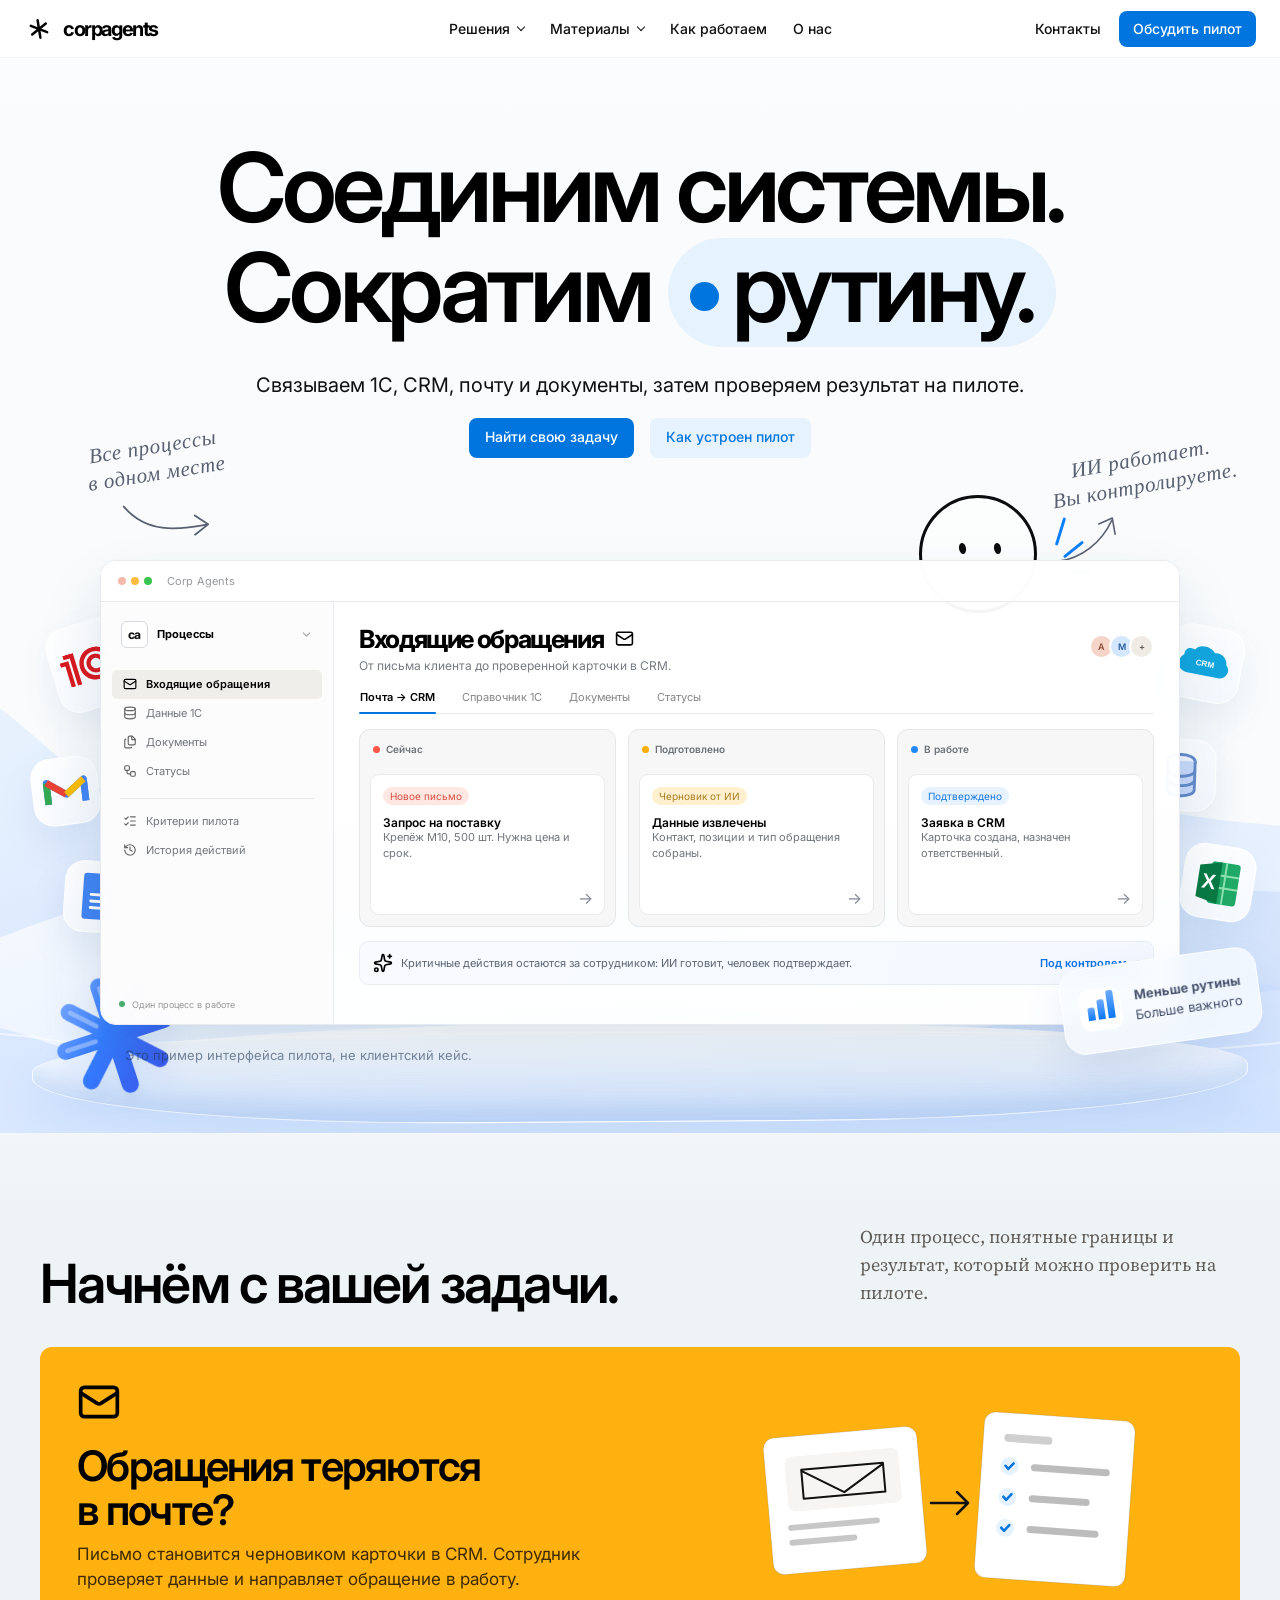
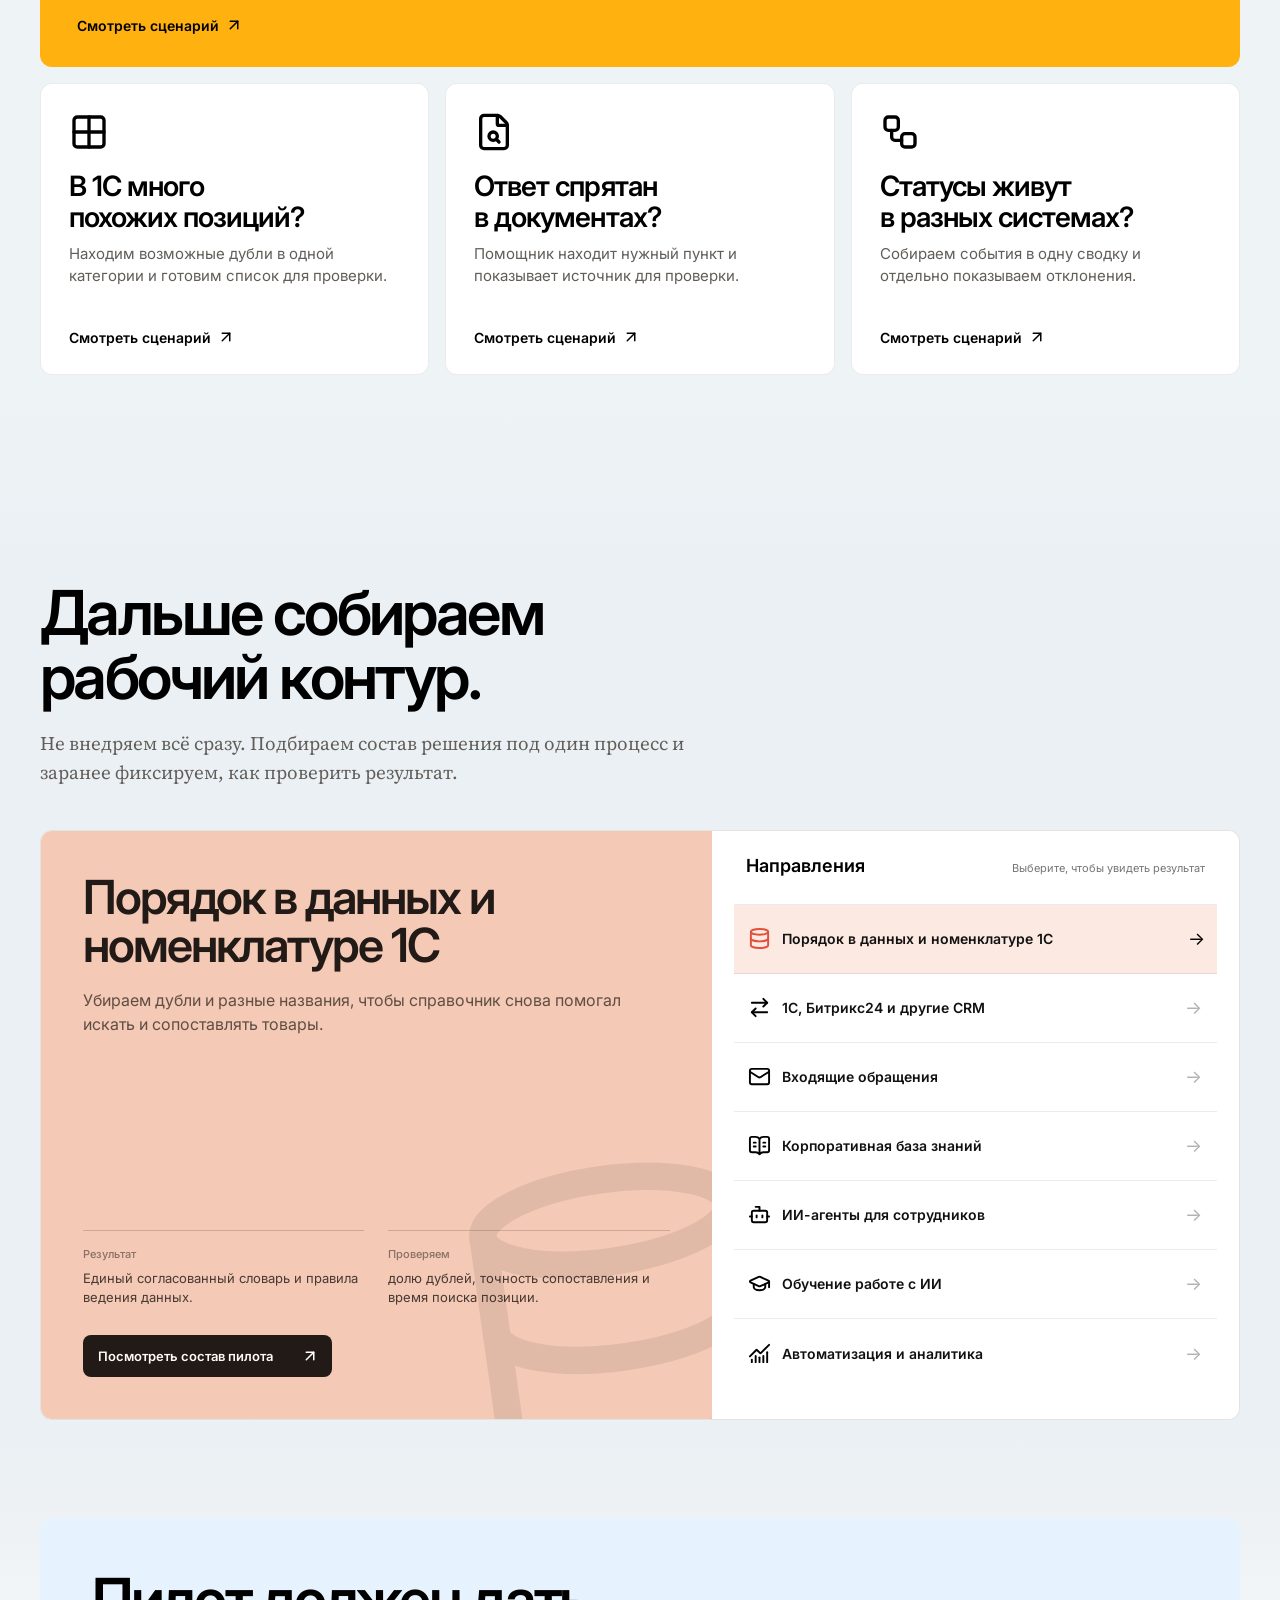
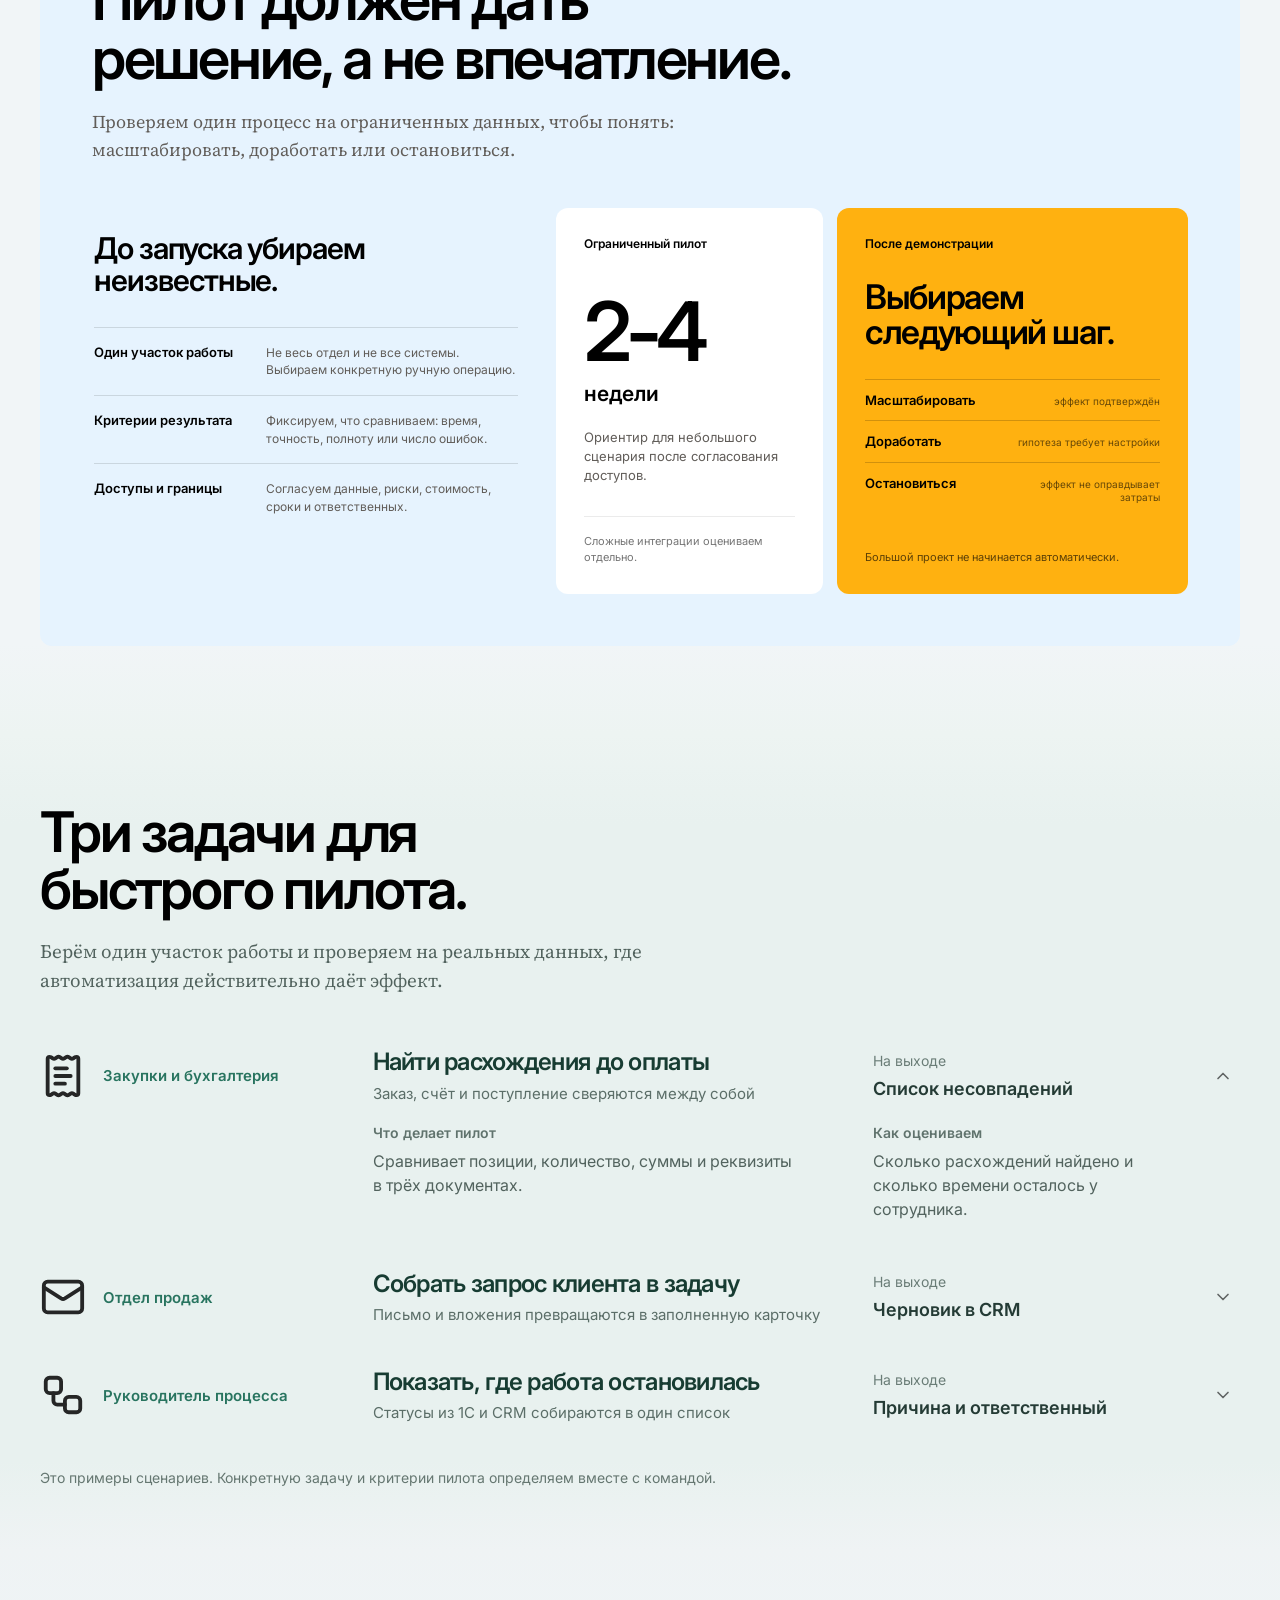
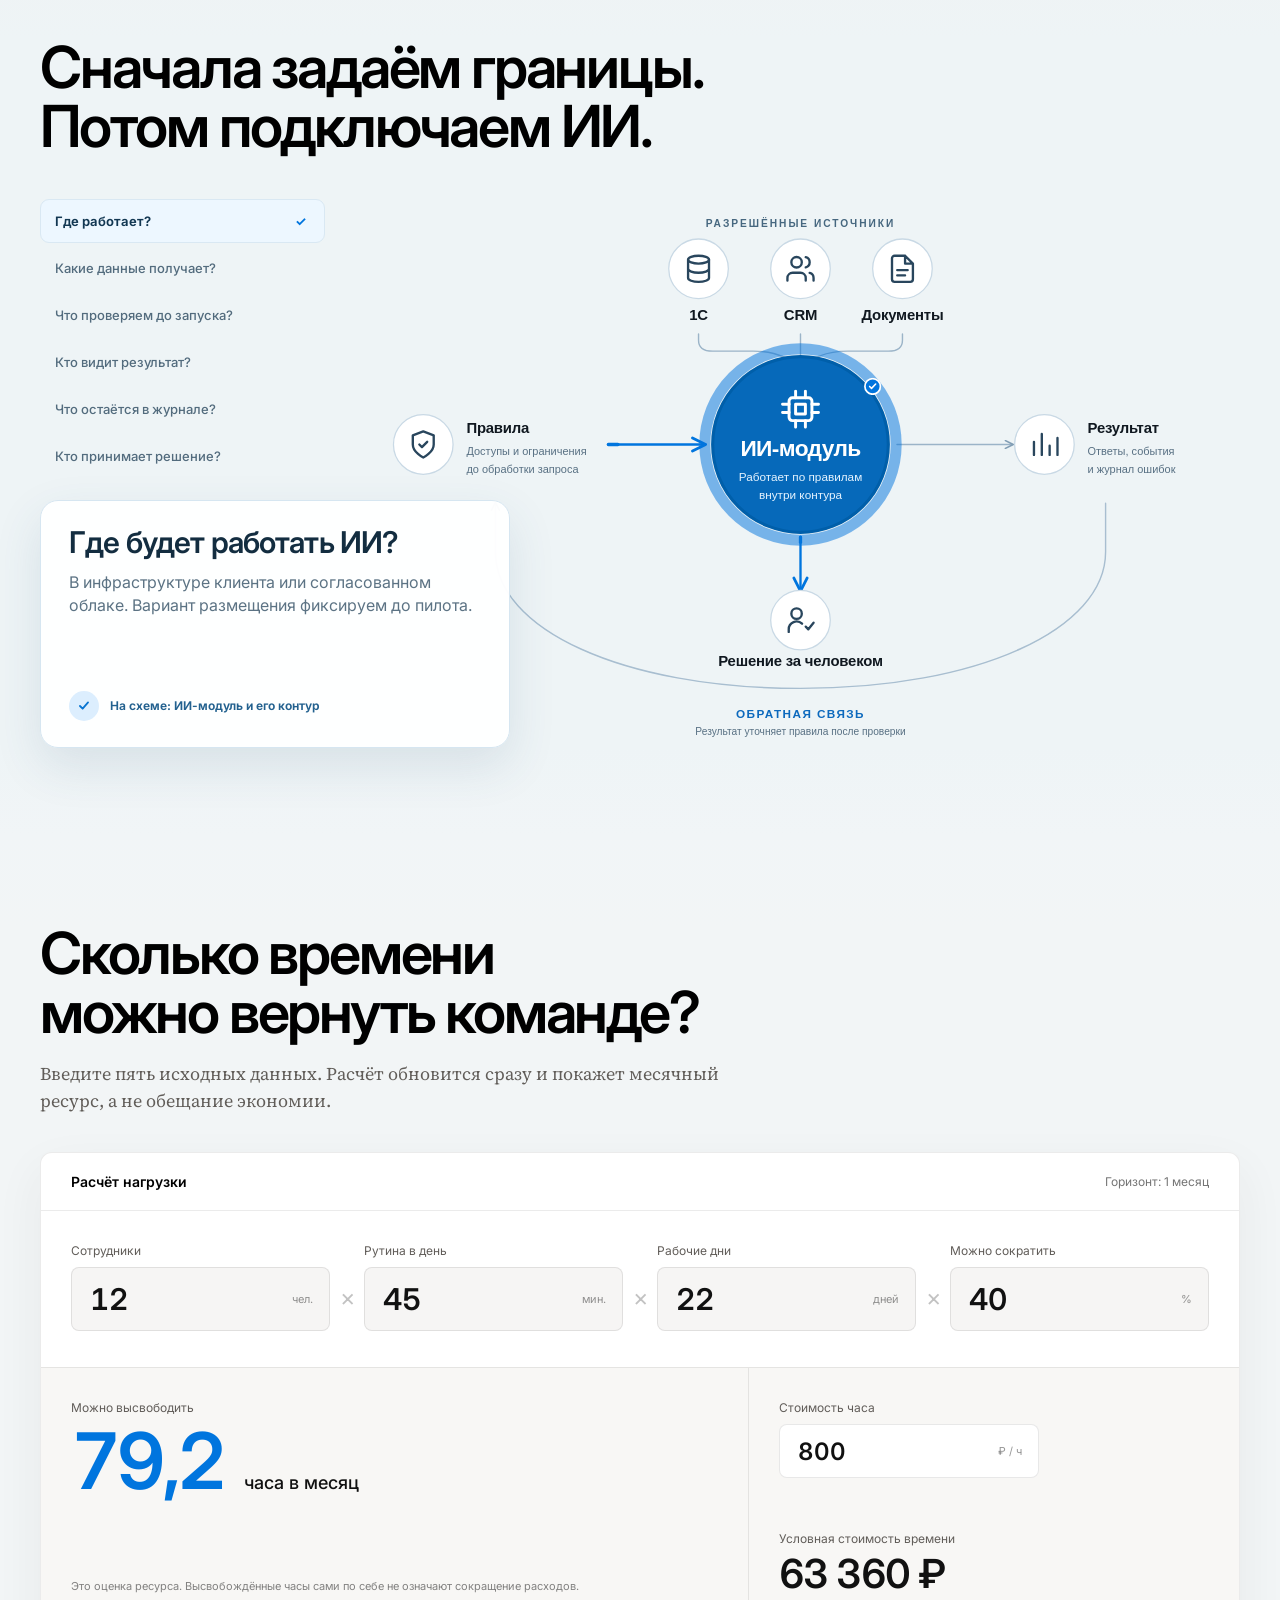
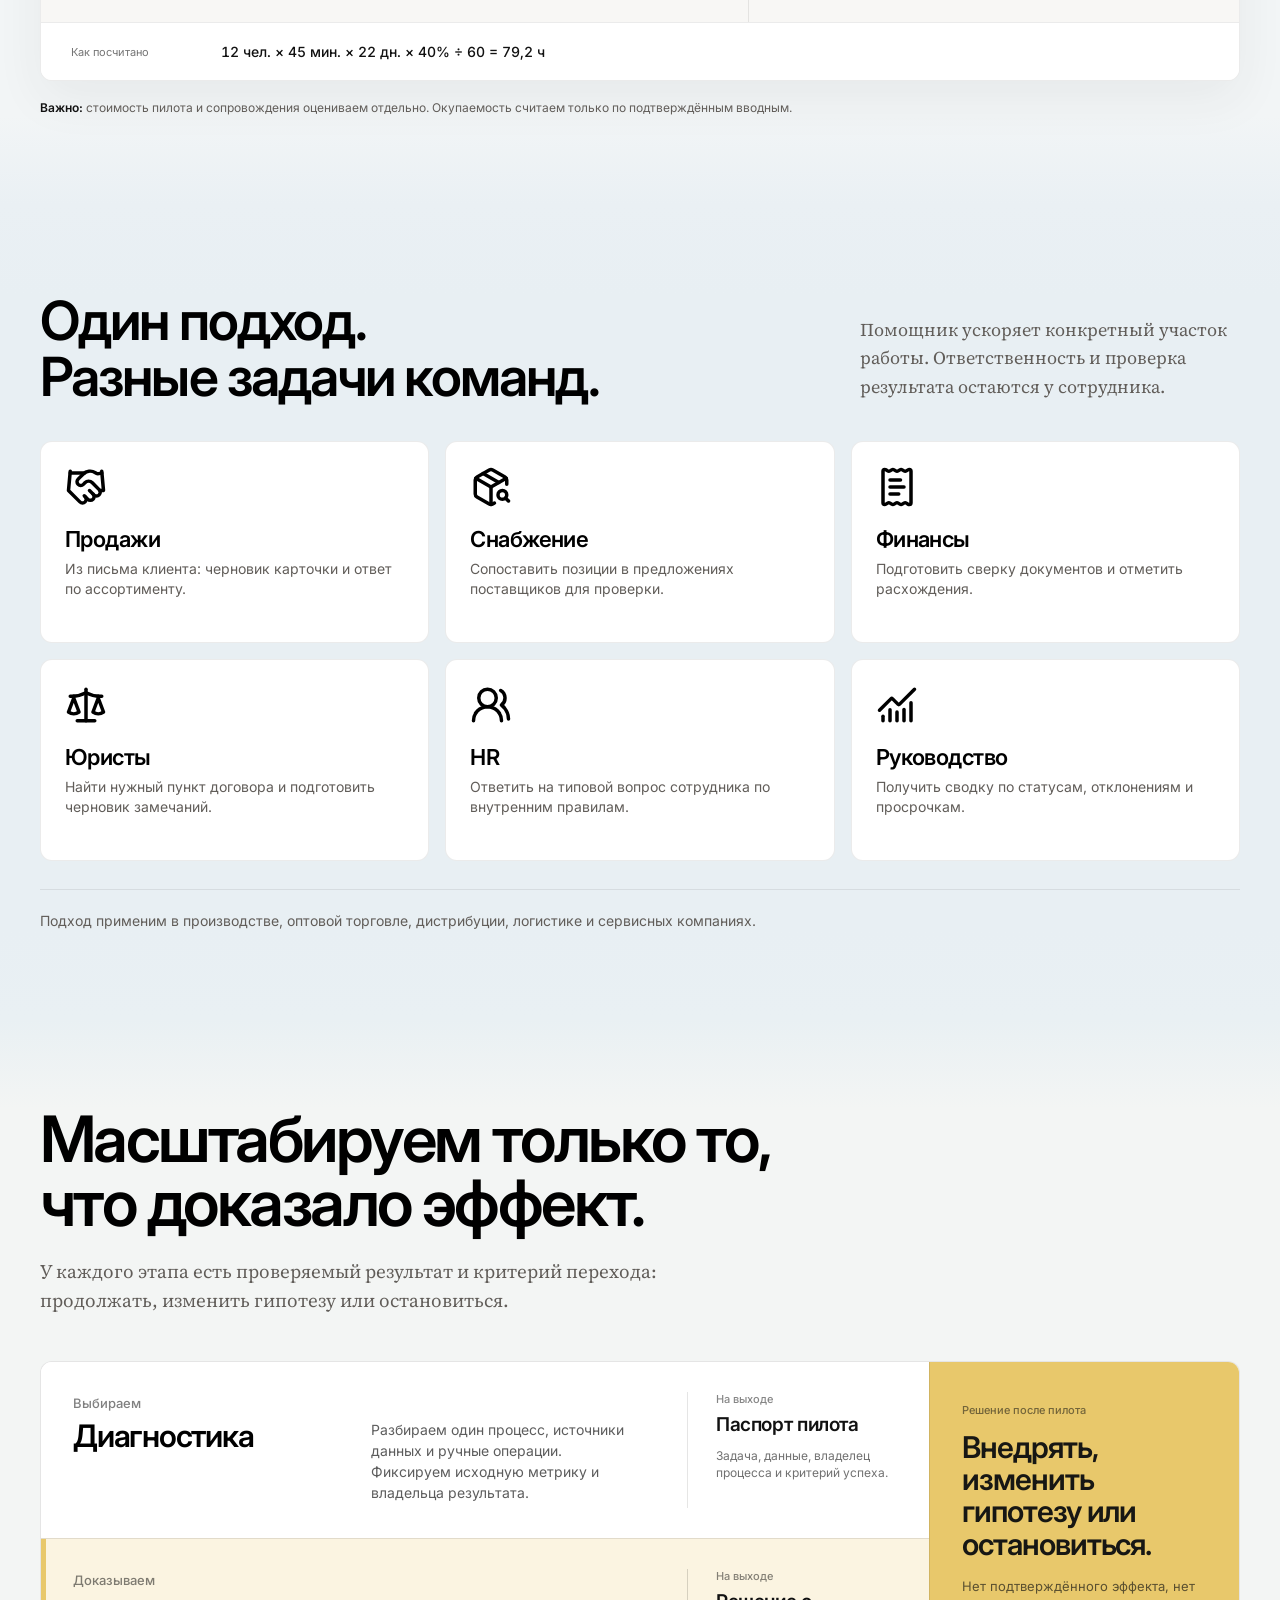
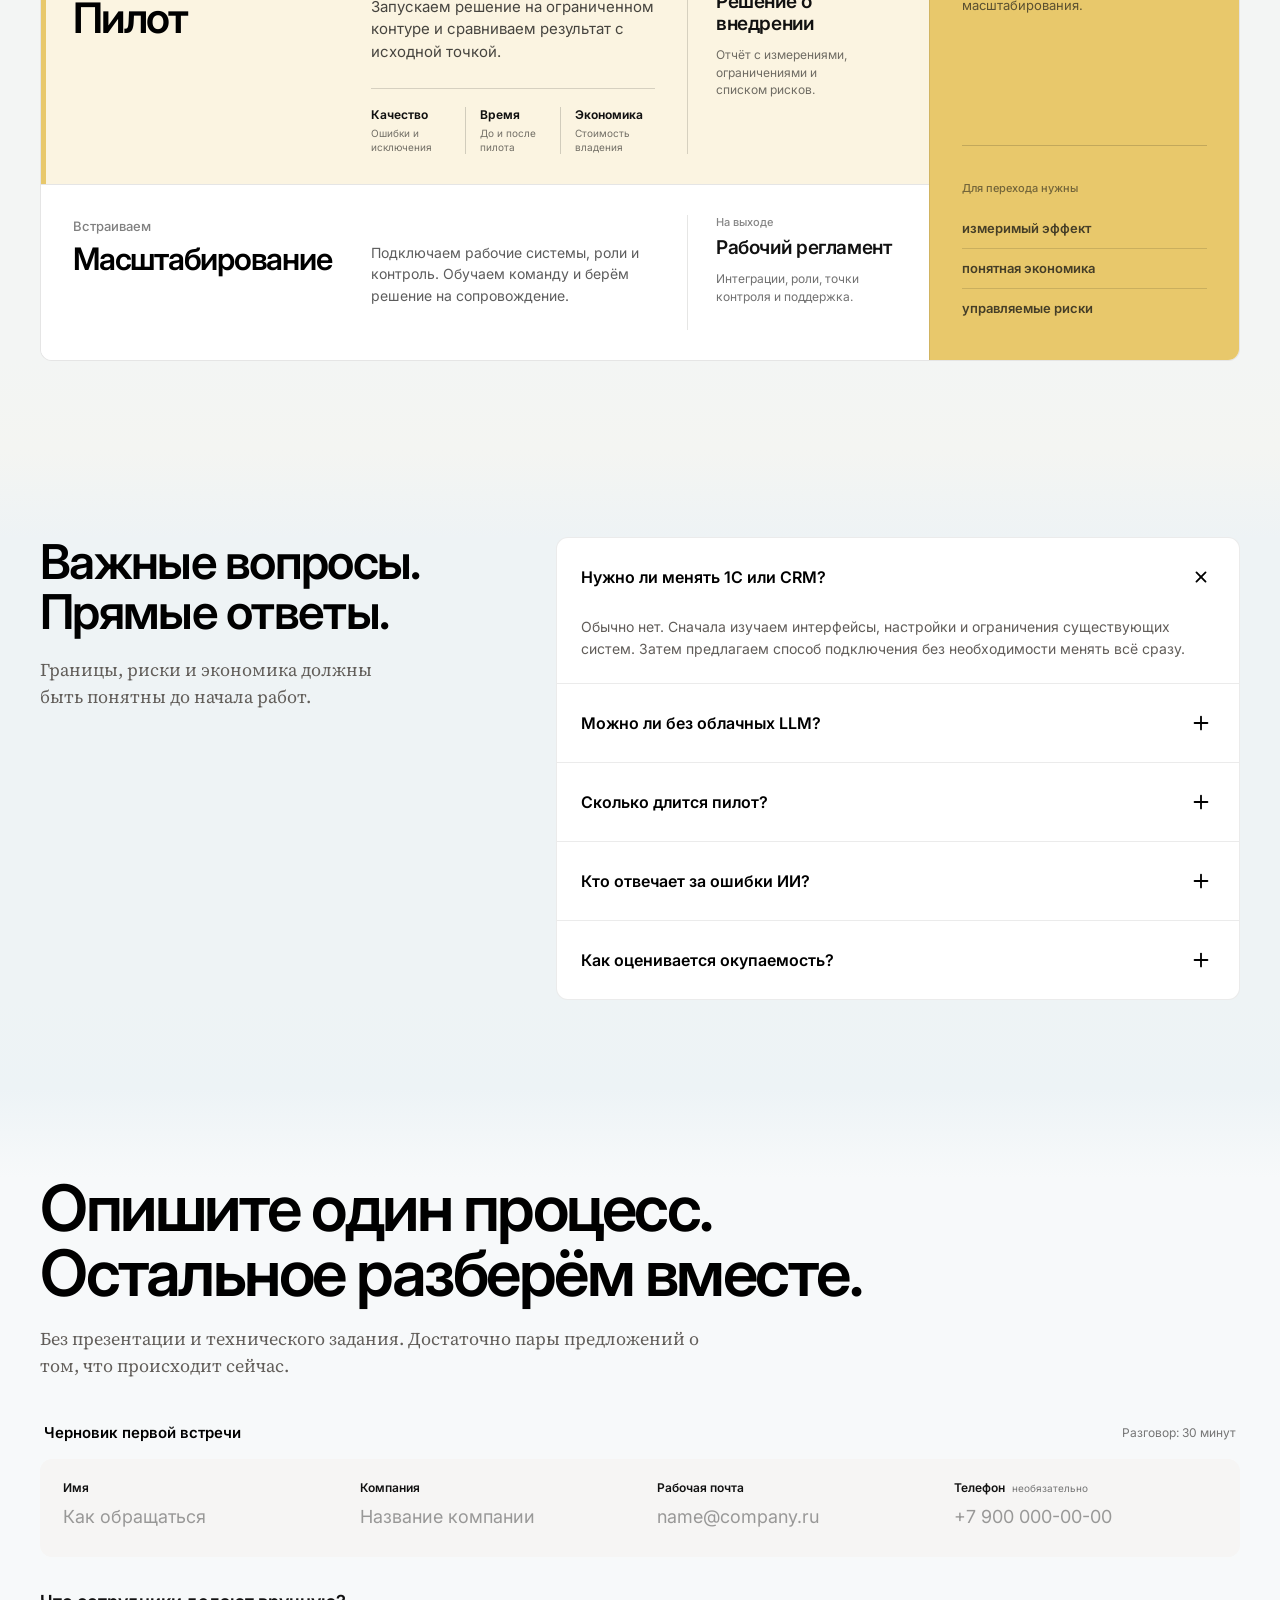
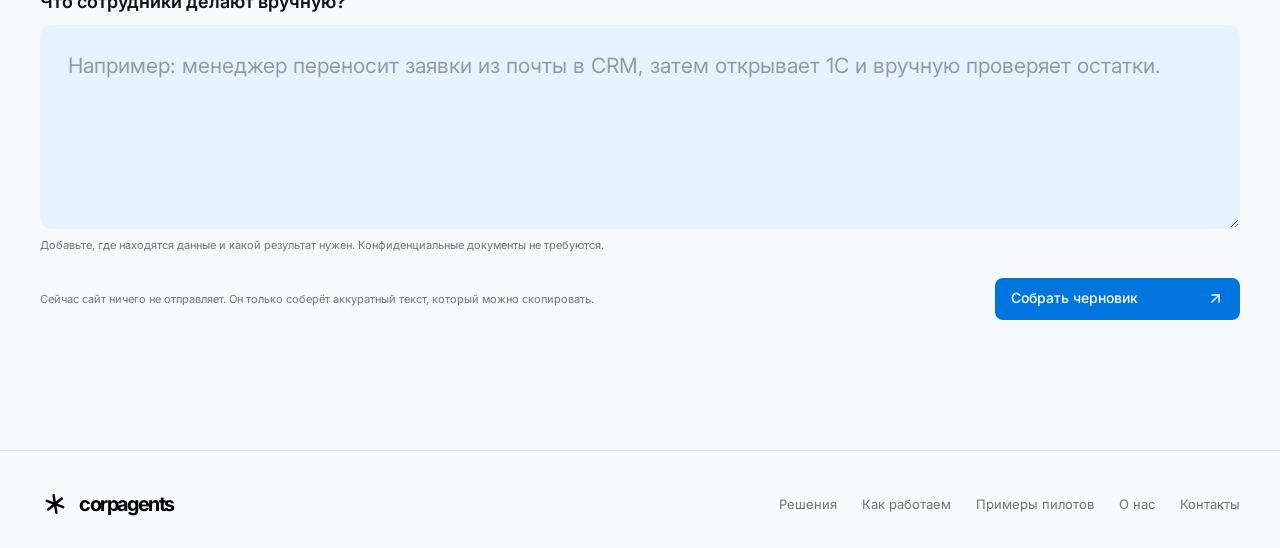
==== commit 1894a3ca: "feat: refresh hero and enable GitHub Pages" ====
--- a/index.html
+++ b/index.html
@@ -12,14 +12,16 @@
     <link href="https://fonts.googleapis.com/css2?family=Inter:wght@400;500;600;700&family=Source+Serif+4:wght@400&display=swap" rel="stylesheet" />
     <link rel="stylesheet" href="./styles.css" />
     <link rel="stylesheet" href="./sections.css?v=25" />
-    <script src="./script.js" defer></script>
+    <link rel="stylesheet" href="./Hero%20block/styles.css" />
+    <link rel="stylesheet" href="./hero-adaptation.css?v=6" />
+    <script src="./script.js?v=2" defer></script>
     <script src="./remaining.js?v=12" defer></script>
   </head>
   <body>
     <header class="site-header">
       <div class="container header-content">
         <a class="wordmark" href="#top" aria-label="Corpagents, наверх"><span class="wordmark-symbol" aria-hidden="true"><img src="./icons/asterisk.svg" alt="" /></span><span>corpagents</span></a>
-        <nav class="main-nav" aria-label="Основная навигация">
+        <nav class="main-nav" id="main-navigation" aria-label="Основная навигация">
           <details class="nav-dropdown">
             <summary>Решения <span class="nav-chevron" aria-hidden="true"></span></summary>
             <div class="nav-menu"><a href="#solutions">Все решения</a><a href="#scenarios">С чего начать</a><a href="#departments">Для отделов</a></div>
@@ -31,12 +33,16 @@
           <a href="#process">Как работаем</a>
           <a href="#about">О нас</a>
         </nav>
-        <div class="header-actions"><a class="header-contact" href="#contact">Контакты</a><a class="nav-action" href="#contact">Обсудить пилот</a></div>
+        <div class="header-actions">
+          <a class="header-contact" href="#contact">Контакты</a>
+          <a class="nav-action" href="#contact">Обсудить пилот</a>
+          <button class="mobile-menu-button" type="button" aria-label="Открыть меню" aria-expanded="false" aria-controls="main-navigation"><span></span><span></span><span></span></button>
+        </div>
       </div>
     </header>
 
     <main>
-      <section class="hero" id="top" aria-labelledby="hero-title">
+      <section class="hero ca-hero" id="top" aria-labelledby="hero-title">
         <div class="container hero-content">
           <h1 id="hero-title">Соединим системы.<br />Сократим <span class="highlight-pill">рутину.</span></h1>
           <p class="hero-subhead">Связываем 1С, CRM, почту и документы, затем проверяем результат на пилоте.</p>
@@ -44,41 +50,75 @@
             <a class="button button-primary" href="#scenarios">Найти свою задачу</a>
             <button class="button button-ghost" type="button" data-open-pilot>Как устроен пилот</button>
           </div>
-          <div class="hero-stage">
-          <span class="hero-doodle hero-doodle-spark" aria-hidden="true">✳</span>
-          <span class="hero-doodle hero-doodle-face" aria-hidden="true"><i></i><i></i><b></b></span>
-          <div class="workspace-shell" id="workspace" aria-label="Демонстрация рабочего процесса">
-            <div class="window-bar"><span class="window-dots" aria-hidden="true"><i></i><i></i><i></i></span><span>Corp Agents</span></div>
-            <div class="workspace-layout">
-              <aside class="workspace-sidebar" aria-label="Разделы примера интерфейса">
-                <div class="workspace-identity"><span class="workspace-avatar">ca</span><span><strong>Процессы</strong></span><span class="workspace-chevron" aria-hidden="true"><img src="./icons/chevron-down.svg" alt="" /></span></div>
-                <div class="sidebar-item is-current"><span class="sidebar-icon" aria-hidden="true"><img src="./icons/mail.svg" alt="" /></span> Входящие обращения</div>
-                <div class="sidebar-item"><span class="sidebar-icon" aria-hidden="true"><img src="./icons/database.svg" alt="" /></span> Данные 1С</div>
-                <div class="sidebar-item"><span class="sidebar-icon" aria-hidden="true"><img src="./icons/files.svg" alt="" /></span> Документы</div>
-                <div class="sidebar-item"><span class="sidebar-icon" aria-hidden="true"><img src="./icons/workflow.svg" alt="" /></span> Статусы</div>
+          <div class="hero-stage ca-showcase">
+          <svg class="ca-svg-sprite" aria-hidden="true" xmlns="http://www.w3.org/2000/svg">
+            <symbol id="hero-icon-arrow" viewBox="0 0 24 24"><path d="M4 12h16m-7-7 7 7-7 7" /></symbol>
+            <symbol id="hero-icon-play" viewBox="0 0 24 24"><path d="m8 5 11 7-11 7V5Z" /></symbol>
+          </svg>
+          <div class="ca-showcase__background" aria-hidden="true">
+            <svg class="ca-showcase__waves" viewBox="0 0 1600 620" preserveAspectRatio="xMidYMid slice">
+              <defs>
+                <linearGradient id="hero-wave-a" x1="0" y1="0" x2="1" y2=".6"><stop stop-color="#e9f3ff" /><stop offset=".45" stop-color="#d4e5ff" /><stop offset="1" stop-color="#eaf2ff" /></linearGradient>
+                <linearGradient id="hero-wave-b" x1="0" y1=".3" x2="1" y2="1"><stop stop-color="#e2edff" /><stop offset=".5" stop-color="#c8dcfc" /><stop offset="1" stop-color="#a8c5f4" /></linearGradient>
+                <linearGradient id="hero-wave-c" x1="0" y1="0" x2="1" y2="1"><stop stop-color="#f9fbff" /><stop offset=".65" stop-color="#ecf5ff" /><stop offset="1" stop-color="#d7e7ff" /></linearGradient>
+              </defs>
+              <path d="M0 153C149 103 177 288 363 305s328-72 488-22 323-25 489 3 205 6 260 42V620H0Z" fill="url(#hero-wave-a)" opacity=".83" />
+              <path d="M0 345c161-82 293 69 457 52 171-17 268-111 420-85 155 27 206 120 384 81 166-36 237-35 339 21v206H0Z" fill="url(#hero-wave-b)" opacity=".48" />
+              <path d="M0 454c173-25 230-119 404-52 127 48 248 89 410 34s232-43 356 21c144 74 272-14 430 17v146H0Z" fill="url(#hero-wave-c)" opacity=".86" />
+              <path d="M0 494c162-14 259 102 445 58 135-32 295-89 476-57 171 30 280 17 414-23 116-34 202 24 265 49v99H0Z" fill="#cbdfff" opacity=".55" />
+              <path d="M0 520c173-25 295 35 430 44 170 11 350-55 482-30 164 32 406 5 688-21" fill="none" stroke="#fff" stroke-width="2" opacity=".58" />
+            </svg>
+            <svg class="ca-showcase__connections" viewBox="0 0 1600 620" preserveAspectRatio="xMidYMid meet">
+              <g stroke="#8abaff" stroke-width="1.5" stroke-dasharray="5 5" fill="none" opacity=".68"><path d="M155 160C150 228 194 236 283 220" /><path d="M126 272c30 40 97 72 157 58" /><path d="M190 370c38-29 72-21 110-15" /><path d="M1318 236c71-63 126-45 164-105" /><path d="M1328 298c64 6 91 23 130-21" /><path d="M1330 365c87-2 124-21 171-1" /></g>
+            </svg>
+          </div>
+
+          <div class="ca-note ca-note--left" aria-hidden="true"><span>Все процессы<br />в одном месте</span><svg viewBox="0 0 105 52" fill="none"><path d="M3 2c20 33 53 35 89 34m-13-12 13 12-16 9" stroke="currentColor" stroke-width="2" stroke-linecap="round" stroke-linejoin="round" /></svg></div>
+          <div class="ca-note ca-note--right" aria-hidden="true"><span>ИИ работает.<br />Вы контролируете.</span><svg viewBox="0 0 95 65" fill="none"><path d="M4 57c27-1 54-19 68-45m-16 3L73 9l2 20" stroke="currentColor" stroke-width="2" stroke-linecap="round" stroke-linejoin="round" /></svg></div>
+
+          <div class="ca-mascot" aria-hidden="true"><div class="ca-mascot__eye"></div><div class="ca-mascot__eye"></div><i></i><i></i><i></i></div>
+
+          <div class="ca-integration ca-integration--one-c" title="1С" aria-hidden="true"><img src="./assets/1c-company-logo.svg" alt="" /></div>
+          <div class="ca-integration ca-integration--gmail" title="Почта" aria-hidden="true"><svg viewBox="0 0 64 50"><path d="M7 40V11l25 18 25-18v29" stroke="#4285F4" stroke-width="9" fill="none" stroke-linejoin="round" /><path d="M7 11v29" stroke="#34A853" stroke-width="9" /><path d="m7 11 25 18" stroke="#EA4335" stroke-width="9" /><path d="M57 11v29" stroke="#4285F4" stroke-width="9" /><path d="M32 29 57 11" stroke="#FBBC04" stroke-width="9" /></svg></div>
+          <div class="ca-integration ca-integration--docs" title="Документы" aria-hidden="true"><svg viewBox="0 0 56 64"><path d="M11 3h22l12 12v44H11a4 4 0 0 1-4-4V7a4 4 0 0 1 4-4Z" fill="#4285F4" /><path d="M33 3v12h12" fill="#9bc3ff" /><path d="M17 29h20M17 37h20M17 45h14" stroke="#fff" stroke-width="3.5" stroke-linecap="round" /></svg></div>
+          <div class="ca-integration ca-integration--salesforce" title="CRM" aria-hidden="true"><svg viewBox="0 0 83 58"><path d="M25 13c5-9 21-8 27 0 8-3 18 4 18 13 7 5 4 17-6 19H20C5 44 3 29 12 22c-1-8 5-12 13-9Z" fill="#13a6df" /><text x="41.5" y="33" text-anchor="middle" font-family="Arial,sans-serif" font-weight="700" font-size="11" fill="#fff">CRM</text></svg></div>
+          <div class="ca-integration ca-integration--database" title="Базы данных" aria-hidden="true"><svg viewBox="0 0 72 72"><ellipse cx="36" cy="16" rx="19" ry="9" fill="#f0f5ff" stroke="#628ac9" stroke-width="4" /><path d="M17 16v39c0 12 38 12 38 0V16" fill="#c9dafa" stroke="#628ac9" stroke-width="4" /><path d="M17 28c0 12 38 12 38 0M17 41c0 12 38 12 38 0" fill="none" stroke="#628ac9" stroke-width="4" /></svg></div>
+          <div class="ca-integration ca-integration--excel" title="Таблицы" aria-hidden="true"><svg viewBox="0 0 72 72"><rect x="25" y="9" width="37" height="54" rx="4" fill="#20a967" /><path d="M25 26h37M25 42h37M44 9v54" stroke="#8ee2b0" stroke-width="2.5" /><path d="M10 16 38 9v54l-28-6Z" fill="#087943" /><text x="24" y="45" text-anchor="middle" fill="#fff" font-size="27" font-family="Arial,sans-serif" font-weight="700">X</text></svg></div>
+          <div class="workspace-shell ca-app" id="workspace" aria-label="Демонстрация рабочего процесса">
+            <div class="window-bar ca-app__chrome"><span class="window-dots ca-app__traffic" aria-hidden="true"><i></i><i></i><i></i></span><span>Corp Agents</span></div>
+            <div class="workspace-layout ca-app__body">
+              <aside class="workspace-sidebar ca-app__sidebar" aria-label="Разделы примера интерфейса">
+                <div class="workspace-identity ca-app__workspace"><span class="workspace-avatar ca-app__workspace-icon">ca</span><span><strong>Процессы</strong></span><span class="workspace-chevron" aria-hidden="true"><img src="./icons/chevron-down.svg" alt="" /></span></div>
+                <div class="sidebar-item ca-app__sidebar-item ca-app__sidebar-item--active is-current"><span class="sidebar-icon" aria-hidden="true"><img src="./icons/mail.svg" alt="" /></span> Входящие обращения</div>
+                <div class="sidebar-item ca-app__sidebar-item"><span class="sidebar-icon" aria-hidden="true"><img src="./icons/database.svg" alt="" /></span> Данные 1С</div>
+                <div class="sidebar-item ca-app__sidebar-item"><span class="sidebar-icon" aria-hidden="true"><img src="./icons/files.svg" alt="" /></span> Документы</div>
+                <div class="sidebar-item ca-app__sidebar-item"><span class="sidebar-icon" aria-hidden="true"><img src="./icons/workflow.svg" alt="" /></span> Статусы</div>
                 <div class="sidebar-divider"></div>
-                <div class="sidebar-item"><span class="sidebar-icon" aria-hidden="true"><img src="./icons/list-checks.svg" alt="" /></span> Критерии пилота</div>
-                <div class="sidebar-item"><span class="sidebar-icon" aria-hidden="true"><img src="./icons/history.svg" alt="" /></span> История действий</div>
+                <div class="sidebar-item ca-app__sidebar-item"><span class="sidebar-icon" aria-hidden="true"><img src="./icons/list-checks.svg" alt="" /></span> Критерии пилота</div>
+                <div class="sidebar-item ca-app__sidebar-item"><span class="sidebar-icon" aria-hidden="true"><img src="./icons/history.svg" alt="" /></span> История действий</div>
                 <div class="sidebar-bottom"><span class="sidebar-bottom-dot"></span> Один процесс в работе</div>
               </aside>
 
-              <div class="workspace-main">
-                <div class="workspace-heading"><div><h2 id="board-title">Входящие обращения <img src="./icons/mail.svg" alt="" aria-hidden="true" /></h2><p id="board-description">От письма клиента до проверенной карточки в CRM.</p></div><div class="workspace-people" aria-hidden="true"><span>А</span><span>М</span><span>+</span></div></div>
-                <div class="board-tabs" role="tablist" aria-label="Примеры рабочих процессов">
-                  <button type="button" role="tab" aria-selected="true" aria-controls="board-panel" data-board="inbox">Почта → CRM</button>
-                  <button type="button" role="tab" aria-selected="false" aria-controls="board-panel" data-board="catalog">Справочник 1С</button>
-                  <button type="button" role="tab" aria-selected="false" aria-controls="board-panel" data-board="knowledge">Документы</button>
-                  <button type="button" role="tab" aria-selected="false" aria-controls="board-panel" data-board="reports">Статусы</button>
-                </div>
-                <div class="board-panel" id="board-panel" role="tabpanel" aria-live="polite">
-                  <div class="board-column"><div class="column-header"><span class="column-marker marker-coral"></span> Сейчас</div><div class="kanban-card"><span class="kanban-label label-coral" id="board-before-label">Новое письмо</span><strong id="board-before-title">Запрос на поставку</strong><p id="board-before-copy">Крепёж М10, 500 шт. Нужна цена и срок.</p></div></div>
-                  <div class="board-column"><div class="column-header"><span class="column-marker marker-yellow"></span> Подготовлено</div><div class="kanban-card"><span class="kanban-label label-yellow" id="board-middle-label">Черновик от ИИ</span><strong id="board-middle-title">Данные извлечены</strong><p id="board-middle-copy">Контакт, позиции и тип обращения собраны.</p></div></div>
-                  <div class="board-column"><div class="column-header"><span class="column-marker marker-blue"></span> В работе</div><div class="kanban-card"><span class="kanban-label label-blue" id="board-after-label">Подтверждено</span><strong id="board-after-title">Заявка в CRM</strong><p id="board-after-copy">Карточка создана, назначен ответственный.</p></div></div>
-                </div>
-                <div class="board-note"><span class="board-note-icon" aria-hidden="true"><img src="./icons/sparkles.svg" alt="" /></span><span id="board-note">Критичные действия остаются за сотрудником: ИИ готовит, человек подтверждает.</span></div>
-              </div>
-            </div>
-          </div>
+              <div class="workspace-main ca-app__main">
+                <div class="workspace-heading ca-app__heading-row"><div class="ca-app__heading-text"><h2 id="board-title">Входящие обращения <img src="./icons/mail.svg" alt="" aria-hidden="true" /></h2><p id="board-description">От письма клиента до проверенной карточки в CRM.</p></div><div class="workspace-people ca-app__users" aria-hidden="true"><span>А</span><span>М</span><span>+</span></div></div>
+                <div class="board-tabs ca-app__tabs" role="tablist" aria-label="Примеры рабочих процессов">
+                  <button class="ca-app__tab" type="button" role="tab" aria-selected="true" aria-controls="board-panel" data-board="inbox">Почта → CRM</button>
+                  <button class="ca-app__tab" type="button" role="tab" aria-selected="false" aria-controls="board-panel" data-board="catalog">Справочник 1С</button>
+                  <button class="ca-app__tab" type="button" role="tab" aria-selected="false" aria-controls="board-panel" data-board="knowledge">Документы</button>
+                  <button class="ca-app__tab" type="button" role="tab" aria-selected="false" aria-controls="board-panel" data-board="reports">Статусы</button>
+                </div>
+                <div class="board-panel ca-app__lanes" id="board-panel" role="tabpanel" aria-live="polite">
+                  <div class="board-column ca-lane"><div class="column-header ca-lane__status"><span class="column-marker marker-coral ca-lane__status-dot ca-lane__status-dot--red"></span> Сейчас</div><div class="kanban-card ca-ticket"><span class="kanban-label label-coral ca-ticket__badge ca-ticket__badge--red" id="board-before-label">Новое письмо</span><strong id="board-before-title">Запрос на поставку</strong><p id="board-before-copy">Крепёж М10, 500 шт. Нужна цена и срок.</p><span class="ca-ticket__arrow" aria-hidden="true">→</span></div></div>
+                  <div class="board-column ca-lane"><div class="column-header ca-lane__status"><span class="column-marker marker-yellow ca-lane__status-dot ca-lane__status-dot--amber"></span> Подготовлено</div><div class="kanban-card ca-ticket"><span class="kanban-label label-yellow ca-ticket__badge ca-ticket__badge--amber" id="board-middle-label">Черновик от ИИ</span><strong id="board-middle-title">Данные извлечены</strong><p id="board-middle-copy">Контакт, позиции и тип обращения собраны.</p><span class="ca-ticket__arrow" aria-hidden="true">→</span></div></div>
+                  <div class="board-column ca-lane"><div class="column-header ca-lane__status"><span class="column-marker marker-blue ca-lane__status-dot ca-lane__status-dot--blue"></span> В работе</div><div class="kanban-card ca-ticket"><span class="kanban-label label-blue ca-ticket__badge ca-ticket__badge--blue" id="board-after-label">Подтверждено</span><strong id="board-after-title">Заявка в CRM</strong><p id="board-after-copy">Карточка создана, назначен ответственный.</p><span class="ca-ticket__arrow" aria-hidden="true">→</span></div></div>
+                </div>
+                <div class="board-note ca-app__explanation"><span class="board-note-icon" aria-hidden="true"><img src="./icons/sparkles.svg" alt="" /></span><span id="board-note">Критичные действия остаются за сотрудником: ИИ готовит, человек подтверждает.</span><strong class="ca-app__learn">Под контролем ✓</strong></div>
+              </div>
+            </div>
+          </div>
+          <svg class="ca-big-star" viewBox="0 0 150 150" aria-hidden="true"><defs><linearGradient id="hero-star-gradient" x1="0" y1="0" x2="1" y2="1"><stop stop-color="#7eabff" /><stop offset=".43" stop-color="#347dff" /><stop offset="1" stop-color="#3c54ec" /></linearGradient></defs><g stroke="url(#hero-star-gradient)" stroke-linecap="round" stroke-width="19"><path d="M75 18v114M18 75h114M35 35l80 80M115 35l-80 80" /></g><path d="M75 20v34M20 75h33M36 36l23 23" stroke="#b7d2ff" stroke-width="5" stroke-linecap="round" opacity=".6" /></svg>
+          <div class="ca-mini-result" aria-hidden="true"><div class="ca-mini-result__icon"><span></span><span></span><span></span></div><div><strong>Меньше рутины</strong><span>Больше важного</span></div></div>
+          <div class="ca-showcase__ground" aria-hidden="true"></div>
           </div>
           <p class="mockup-caption">Это пример интерфейса пилота, не клиентский кейс.</p>
         </div>
@@ -213,6 +253,43 @@
         </div>
       </section>
 
+      <section class="content-section security-section" id="security" aria-labelledby="security-title">
+        <div class="container">
+          <div class="security-heading">
+            <div>
+              <h2 id="security-title">Сначала задаём границы.<br />Потом подключаем ИИ.</h2>
+            </div>
+          </div>
+
+          <div class="security-workbench" id="security-workbench">
+            <div class="security-canvas">
+              <div class="security-svg-wrap" id="security-svg-wrap" aria-busy="true">
+                <object class="security-svg" id="security-svg" type="image/svg+xml" data="./assets/ai-system-interactive.svg?v=12" aria-label="Интерактивная схема согласованного контура ИИ">
+                  <img src="./assets/ai-control-loop.png" alt="Согласованные источники передают данные ИИ-модулю. Правила ограничивают обработку, человек подтверждает критические действия, а результат возвращается в контур." />
+                </object>
+                <p class="security-load-status" id="security-load-status" role="status">Загружаем схему…</p>
+              </div>
+            </div>
+
+            <aside class="security-inspector" aria-label="Решения до запуска">
+              <div class="security-questions" role="group" aria-label="Вопросы для настройки контура">
+                <button type="button" class="security-question is-active" data-security-question="placement" aria-pressed="true"><strong>Где работает?</strong></button>
+                <button type="button" class="security-question" data-security-question="data" aria-pressed="false"><strong>Какие данные получает?</strong></button>
+                <button type="button" class="security-question" data-security-question="audit" aria-pressed="false"><strong>Что проверяем до запуска?</strong></button>
+                <button type="button" class="security-question" data-security-question="access" aria-pressed="false"><strong>Кто видит результат?</strong></button>
+                <button type="button" class="security-question" data-security-question="log" aria-pressed="false"><strong>Что остаётся в журнале?</strong></button>
+                <button type="button" class="security-question" data-security-question="human" aria-pressed="false"><strong>Кто принимает решение?</strong></button>
+              </div>
+              <div class="security-detail" id="security-detail" aria-live="polite" aria-atomic="true">
+                <h3 id="security-detail-title">Где будет работать ИИ?</h3>
+                <p id="security-detail-copy">В инфраструктуре клиента или согласованном облаке. Вариант размещения фиксируем до пилота.</p>
+                <div class="security-detail-map"><span aria-hidden="true"><svg viewBox="0 0 20 20"><path d="m5.5 10 3 3 6-7" /></svg></span><strong id="security-detail-map">На схеме: ИИ-модуль и границы</strong></div>
+              </div>
+            </aside>
+          </div>
+        </div>
+      </section>
+
       <section class="content-section economics-section" id="economics" aria-labelledby="economics-title">
         <div class="container">
           <div class="economics-intro">
@@ -283,43 +360,6 @@
         </div>
       </section>
 
-      <section class="content-section security-section" id="security" aria-labelledby="security-title">
-        <div class="container">
-          <div class="security-heading">
-            <div>
-              <h2 id="security-title">Сначала задаём границы.<br />Потом подключаем ИИ.</h2>
-            </div>
-          </div>
-
-          <div class="security-workbench" id="security-workbench">
-            <div class="security-canvas">
-              <div class="security-svg-wrap" id="security-svg-wrap" aria-busy="true">
-                <object class="security-svg" id="security-svg" type="image/svg+xml" data="./assets/ai-system-interactive.svg?v=12" aria-label="Интерактивная схема согласованного контура ИИ">
-                  <img src="./assets/ai-control-loop.png" alt="Согласованные источники передают данные ИИ-модулю. Правила ограничивают обработку, человек подтверждает критические действия, а результат возвращается в контур." />
-                </object>
-                <p class="security-load-status" id="security-load-status" role="status">Загружаем схему…</p>
-              </div>
-            </div>
-
-            <aside class="security-inspector" aria-label="Решения до запуска">
-              <div class="security-questions" role="group" aria-label="Вопросы для настройки контура">
-                <button type="button" class="security-question is-active" data-security-question="placement" aria-pressed="true"><strong>Где работает?</strong></button>
-                <button type="button" class="security-question" data-security-question="data" aria-pressed="false"><strong>Какие данные получает?</strong></button>
-                <button type="button" class="security-question" data-security-question="audit" aria-pressed="false"><strong>Что проверяем до запуска?</strong></button>
-                <button type="button" class="security-question" data-security-question="access" aria-pressed="false"><strong>Кто видит результат?</strong></button>
-                <button type="button" class="security-question" data-security-question="log" aria-pressed="false"><strong>Что остаётся в журнале?</strong></button>
-                <button type="button" class="security-question" data-security-question="human" aria-pressed="false"><strong>Кто принимает решение?</strong></button>
-              </div>
-              <div class="security-detail" id="security-detail" aria-live="polite" aria-atomic="true">
-                <h3 id="security-detail-title">Где будет работать ИИ?</h3>
-                <p id="security-detail-copy">В инфраструктуре клиента или согласованном облаке. Вариант размещения фиксируем до пилота.</p>
-                <div class="security-detail-map"><span aria-hidden="true"><svg viewBox="0 0 20 20"><path d="m5.5 10 3 3 6-7" /></svg></span><strong id="security-detail-map">На схеме: ИИ-модуль и границы</strong></div>
-              </div>
-            </aside>
-          </div>
-        </div>
-      </section>
-
       <section class="content-section about-section" id="about" aria-labelledby="about-title">
         <div class="container">
           <header class="implementation-heading">
--- a/sections.css
+++ b/sections.css
@@ -316,8 +316,14 @@
   --section-to: #eff3f4;
 }
 
+.security-section {
+  --section-from: #eff3f4;
+  --section-fill: #eef4f6;
+  --section-to: #f1f5f7;
+}
+
 .economics-section {
-  --section-from: #eff3f4;
+  --section-from: #f1f5f7;
   --section-fill: #f2f5f6;
   --section-to: #eaf0f4;
 }
@@ -328,14 +334,8 @@
   --section-to: #e9f0f3;
 }
 
-.security-section {
+.about-section {
   --section-from: #e9f0f3;
-  --section-fill: #eef4f6;
-  --section-to: #f1f5f7;
-}
-
-.about-section {
-  --section-from: #f1f5f7;
   --section-fill: #f3f5f4;
   --section-to: #f4f5f2;
 }
--- a/hero-adaptation.css
+++ b/hero-adaptation.css
@@ -0,0 +1,253 @@
+/* Integration layer for the standalone block in ./Hero block. */
+html {
+  overflow-x: hidden;
+  overflow-y: auto;
+}
+
+body,
+body.ca-site {
+  min-height: 100%;
+  overflow-x: hidden;
+  overflow-y: visible;
+}
+
+.site-header {
+  height: 58px;
+  backdrop-filter: blur(16px);
+  -webkit-backdrop-filter: blur(16px);
+}
+
+.hero.ca-hero {
+  overflow: hidden;
+}
+
+.hero-stage.ca-showcase {
+  left: 50%;
+  width: 100vw;
+  max-width: none;
+  margin: 77px 0 0;
+  transform: translateX(-50%);
+}
+
+.workspace-shell.ca-app {
+  margin: 0;
+  text-align: left;
+}
+
+.ca-integration img {
+  display: block;
+  width: 56px;
+  height: auto;
+}
+
+.ca-integration--one-c img {
+  width: 68px;
+}
+
+.ca-app__heading-text h2 img {
+  width: 19px;
+  height: 19px;
+  margin-left: 3px;
+  vertical-align: -.08em;
+}
+
+.ca-app__sidebar-item--active {
+  color: #111316;
+  background: #f0f1f2;
+  font-weight: 650;
+}
+
+.ca-app__sidebar-item:not(.ca-app__sidebar-item--active).is-current {
+  color: #111316;
+  background: #f0f1f2;
+  font-weight: 650;
+}
+
+.ca-ticket__arrow {
+  display: grid;
+  place-items: center;
+  font-size: 16px;
+}
+
+.ca-app__explanation .board-note-icon img {
+  width: 20px;
+  height: 20px;
+}
+
+.mockup-caption {
+  width: min(calc(100vw - 250px), 1100px);
+  margin-top: -88px;
+  padding-bottom: 68px;
+  position: relative;
+  z-index: 12;
+  color: rgba(31, 55, 87, .58);
+}
+
+.mobile-menu-button {
+  display: none;
+  width: 34px;
+  height: 36px;
+  padding: 0;
+  border: 0;
+  background: transparent;
+}
+
+.mobile-menu-button span {
+  display: block;
+  width: 21px;
+  height: 2px;
+  margin: 0 auto;
+  border-radius: 5px;
+  background: #10151d;
+  transition: transform .2s ease, opacity .2s ease;
+}
+
+.mobile-menu-button span + span {
+  margin-top: 5px;
+}
+
+.mobile-menu-button[aria-expanded="true"] span:first-child {
+  transform: translateY(7px) rotate(45deg);
+}
+
+.mobile-menu-button[aria-expanded="true"] span:nth-child(2) {
+  opacity: 0;
+}
+
+.mobile-menu-button[aria-expanded="true"] span:last-child {
+  transform: translateY(-7px) rotate(-45deg);
+}
+
+@media (max-width: 950px) {
+  body {
+    min-width: 0;
+  }
+
+  .site-header {
+    height: 60px;
+  }
+
+  .header-content {
+    display: flex;
+    justify-content: space-between;
+    width: calc(100% - 32px);
+  }
+
+  .header-actions {
+    gap: 11px;
+  }
+
+  .header-contact {
+    display: none;
+  }
+
+  .nav-action {
+    min-height: 35px;
+    padding: 0 12px;
+    font-size: 12px;
+  }
+
+  .mobile-menu-button {
+    display: block;
+  }
+
+  .main-nav {
+    display: none;
+    position: absolute;
+    z-index: 40;
+    top: 60px;
+    left: 0;
+    width: 100%;
+    padding: 13px 18px 20px;
+    border-bottom: 1px solid #e8edf4;
+    background: rgba(255, 255, 255, .98);
+    box-shadow: 0 15px 30px rgba(12, 41, 79, .08);
+  }
+
+  .main-nav.is-open {
+    display: flex;
+    flex-direction: column;
+    align-items: stretch;
+    gap: 1px;
+  }
+
+  .main-nav > a,
+  .nav-dropdown summary {
+    width: 100%;
+    justify-content: space-between;
+    padding: 12px 7px;
+    font-size: 15px;
+  }
+
+  .nav-menu {
+    position: static;
+    width: 100%;
+    margin-bottom: 7px;
+    box-shadow: none;
+    background: #f9fbff;
+  }
+
+  .hero-content.container {
+    width: 100%;
+  }
+
+  .mockup-caption {
+    display: none;
+  }
+}
+
+@media (max-width: 760px) {
+  .hero.ca-hero {
+    padding-top: 48px;
+  }
+
+  .hero h1 {
+    font-size: clamp(40px, 11vw, 52px);
+    line-height: 1.04;
+    letter-spacing: -2.4px;
+  }
+
+  .hero-subhead {
+    max-width: 520px;
+    margin-top: 22px;
+    padding: 0 20px;
+    font-size: 15px;
+  }
+
+  .hero-actions {
+    gap: 10px;
+    margin-top: 20px;
+  }
+
+  .hero-actions .button {
+    min-height: 42px;
+    padding: 0 12px;
+    font-size: 12px;
+  }
+
+  .hero-stage.ca-showcase {
+    width: 100vw;
+    margin-top: 42px;
+  }
+
+  .ca-app__heading-text h2 img {
+    width: 18px;
+    height: 18px;
+  }
+
+  .ca-app__learn {
+    display: none;
+  }
+}
+
+@media (max-width: 360px) {
+  .nav-action {
+    display: none;
+  }
+}
+
+@media (max-width: 400px) {
+  .hero-stage.ca-showcase {
+    margin-top: 36px;
+  }
+}
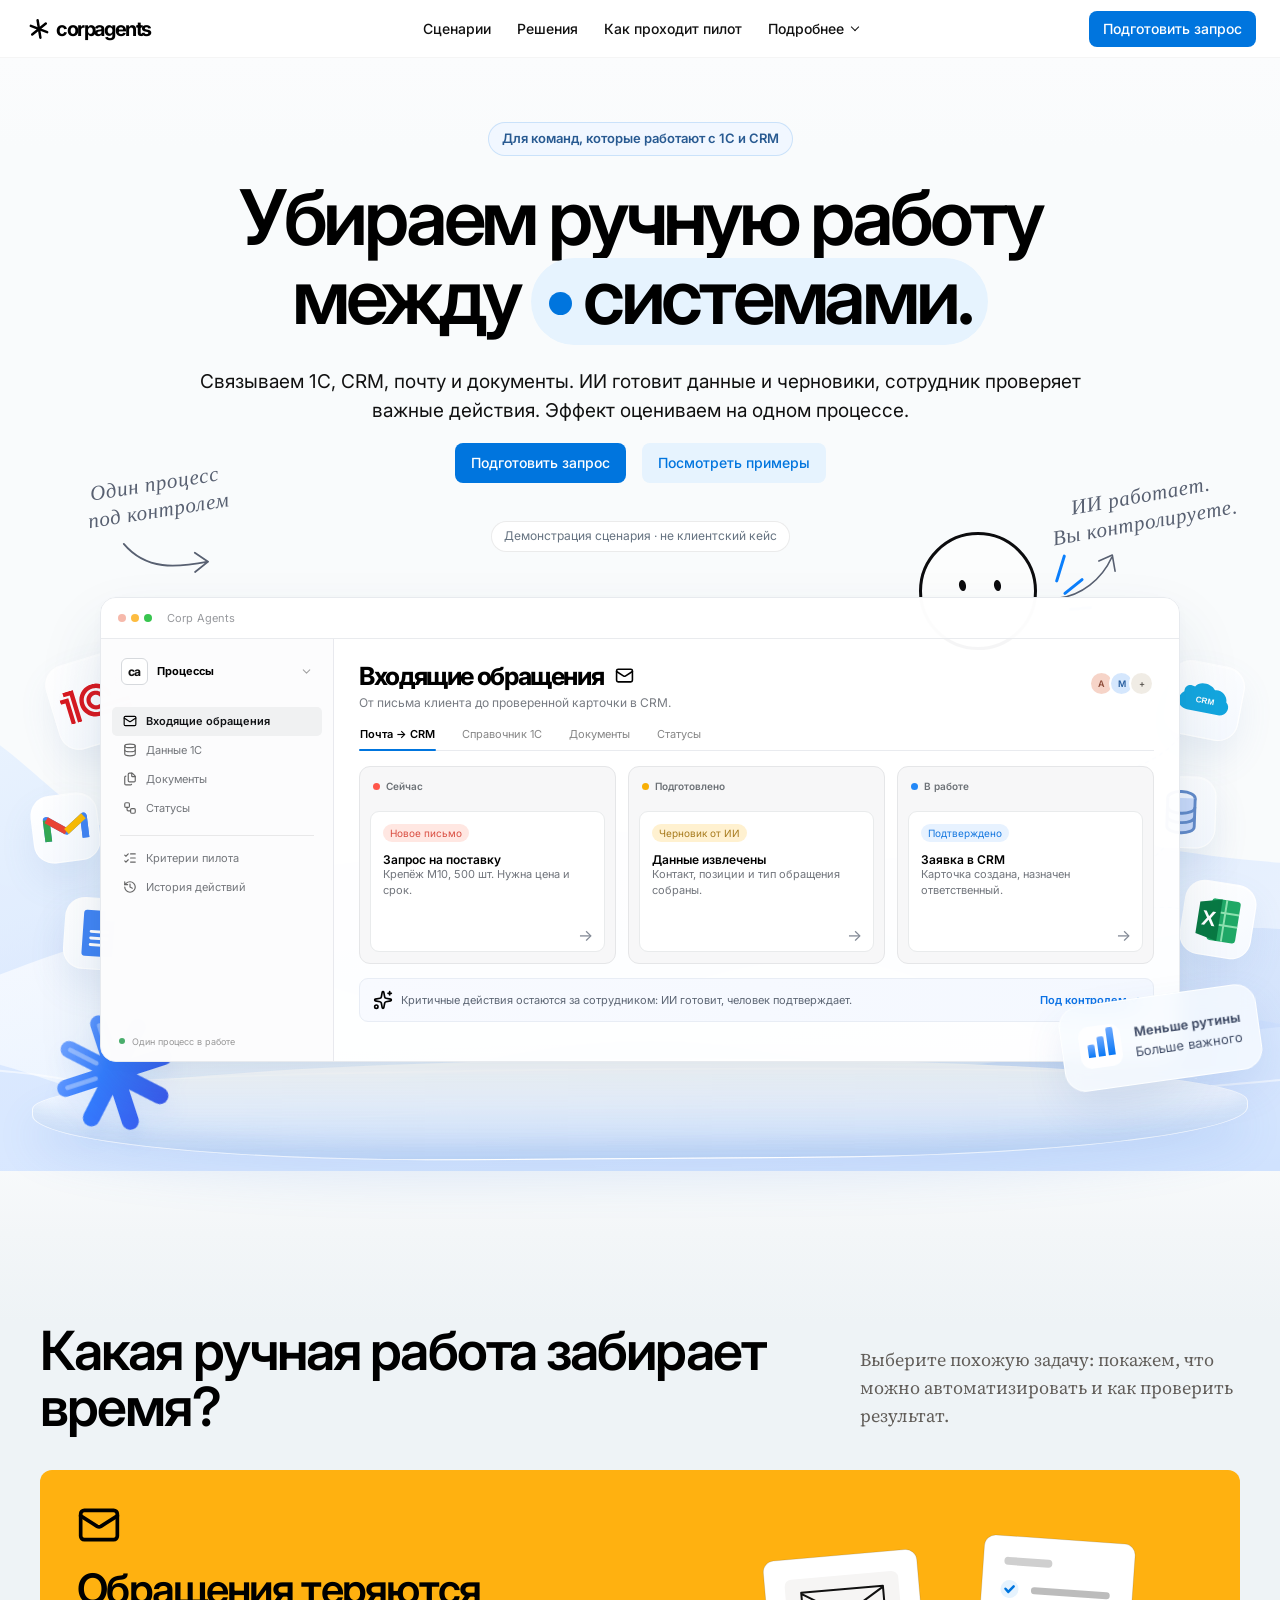
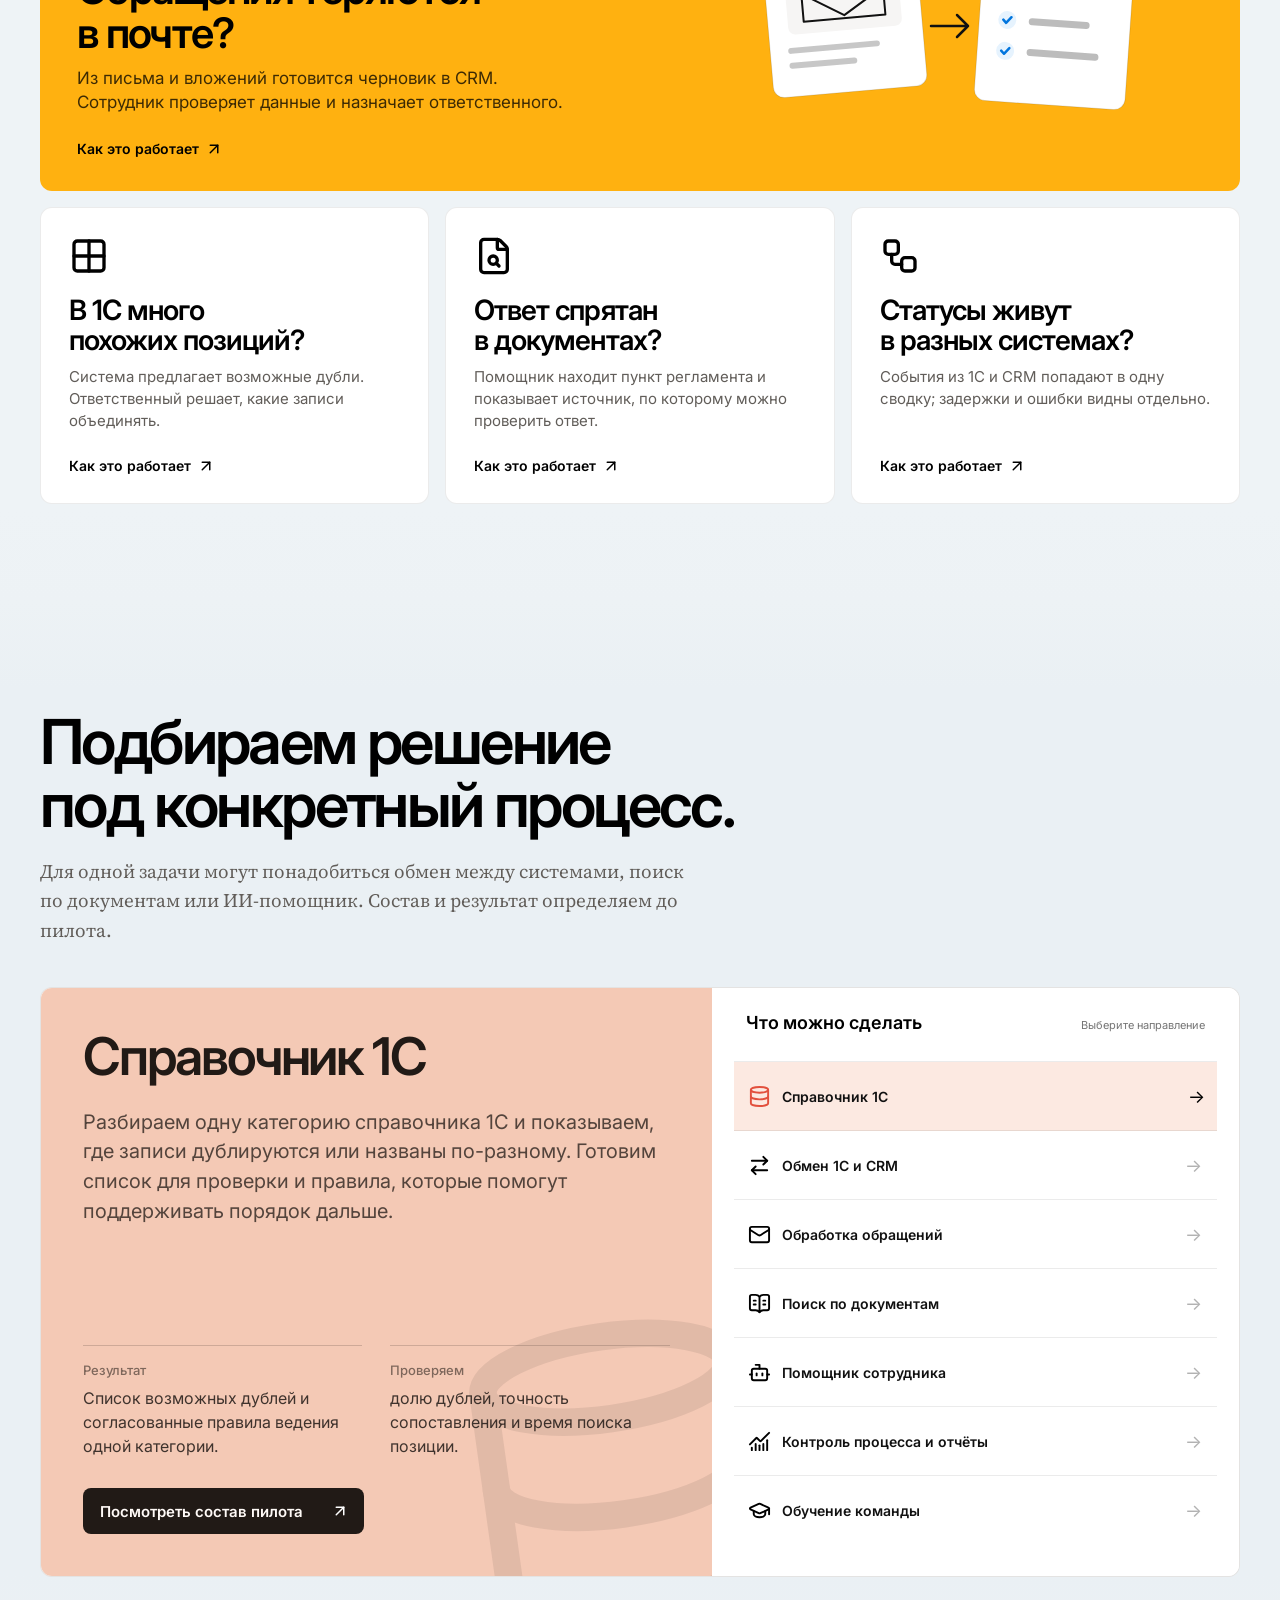
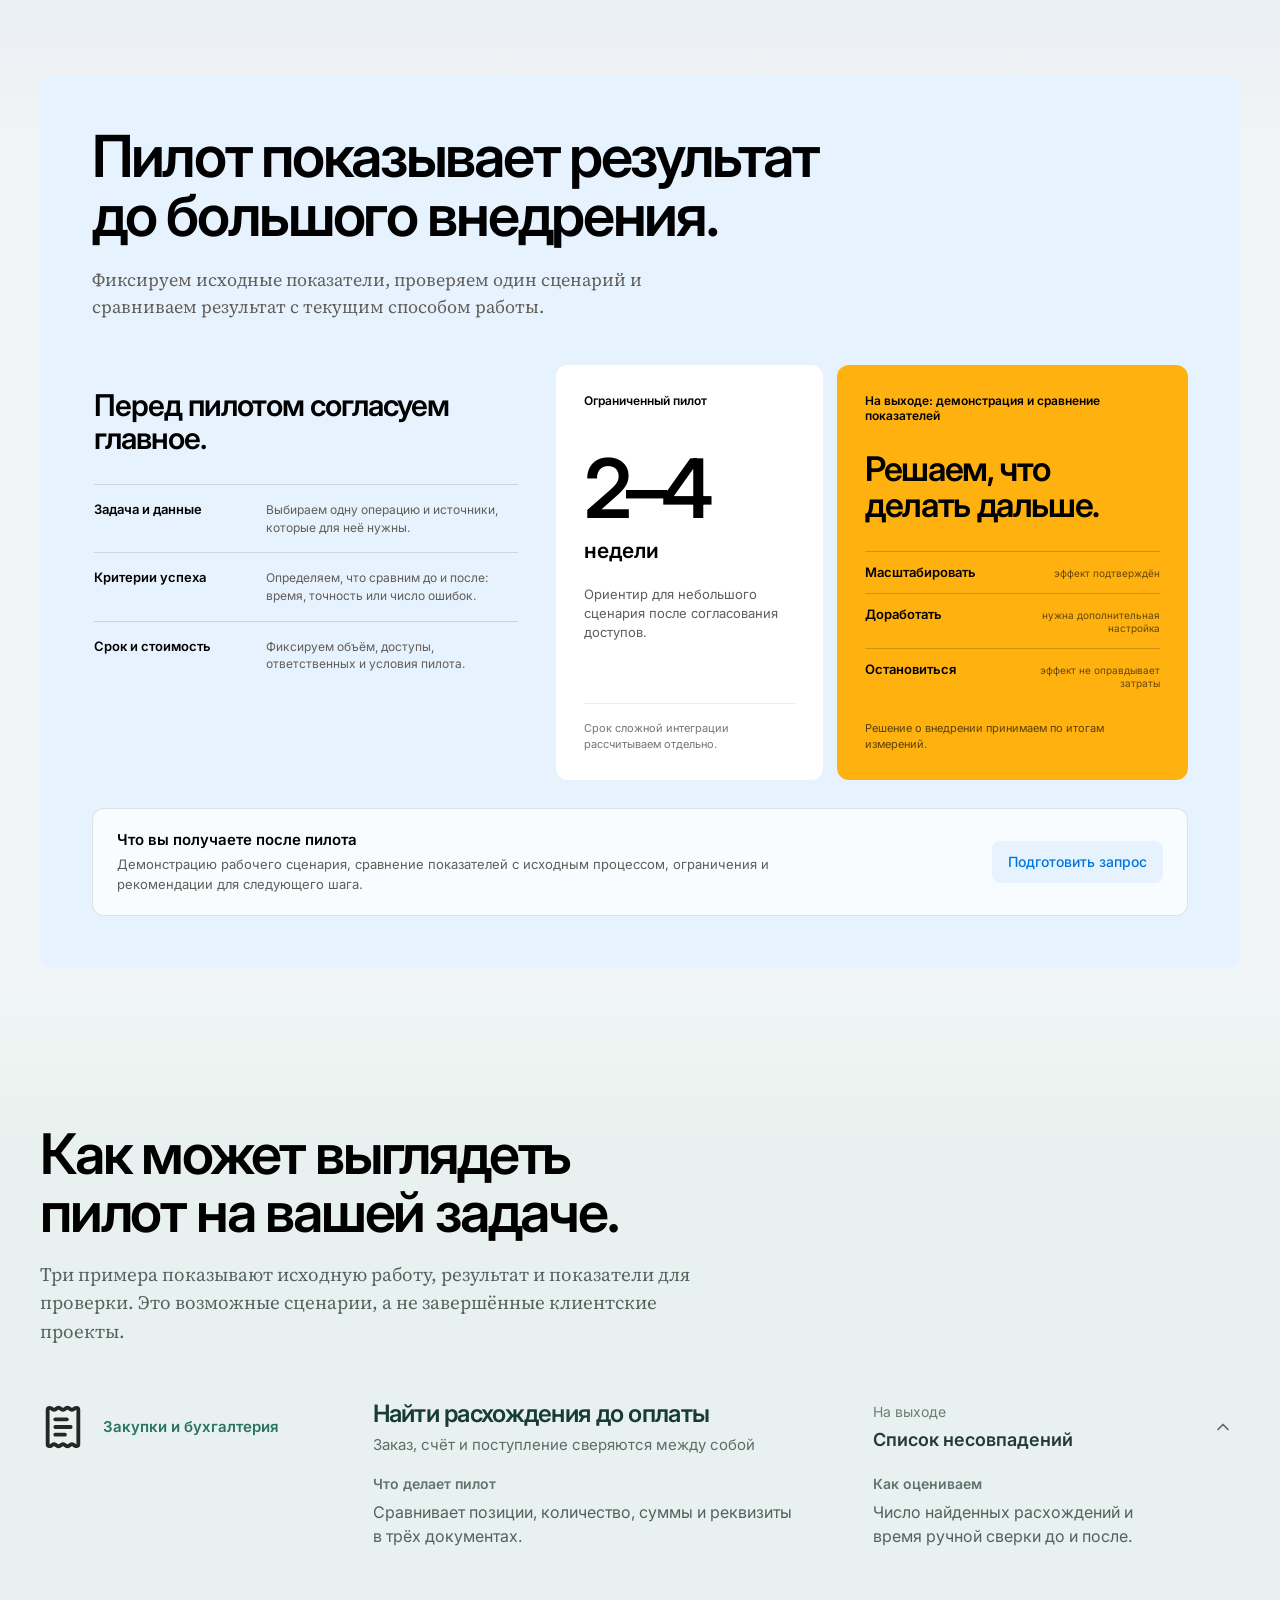
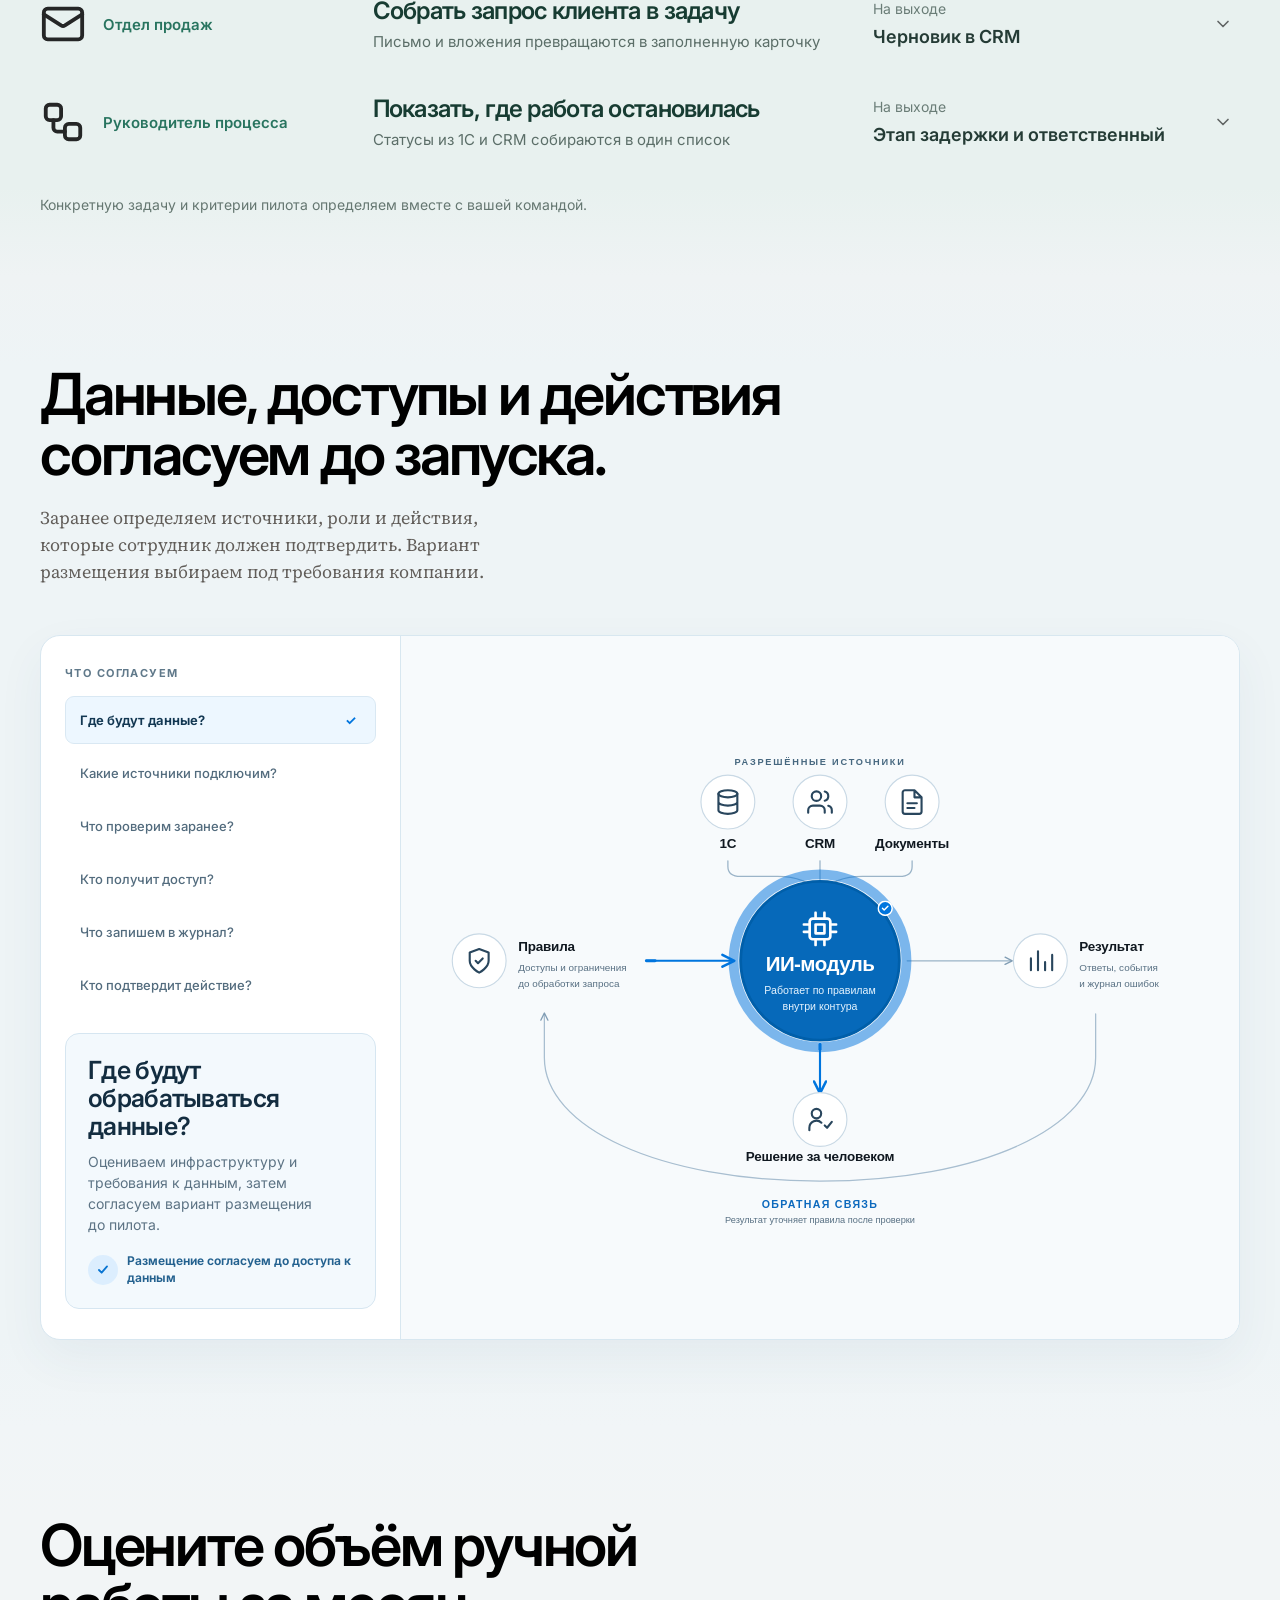
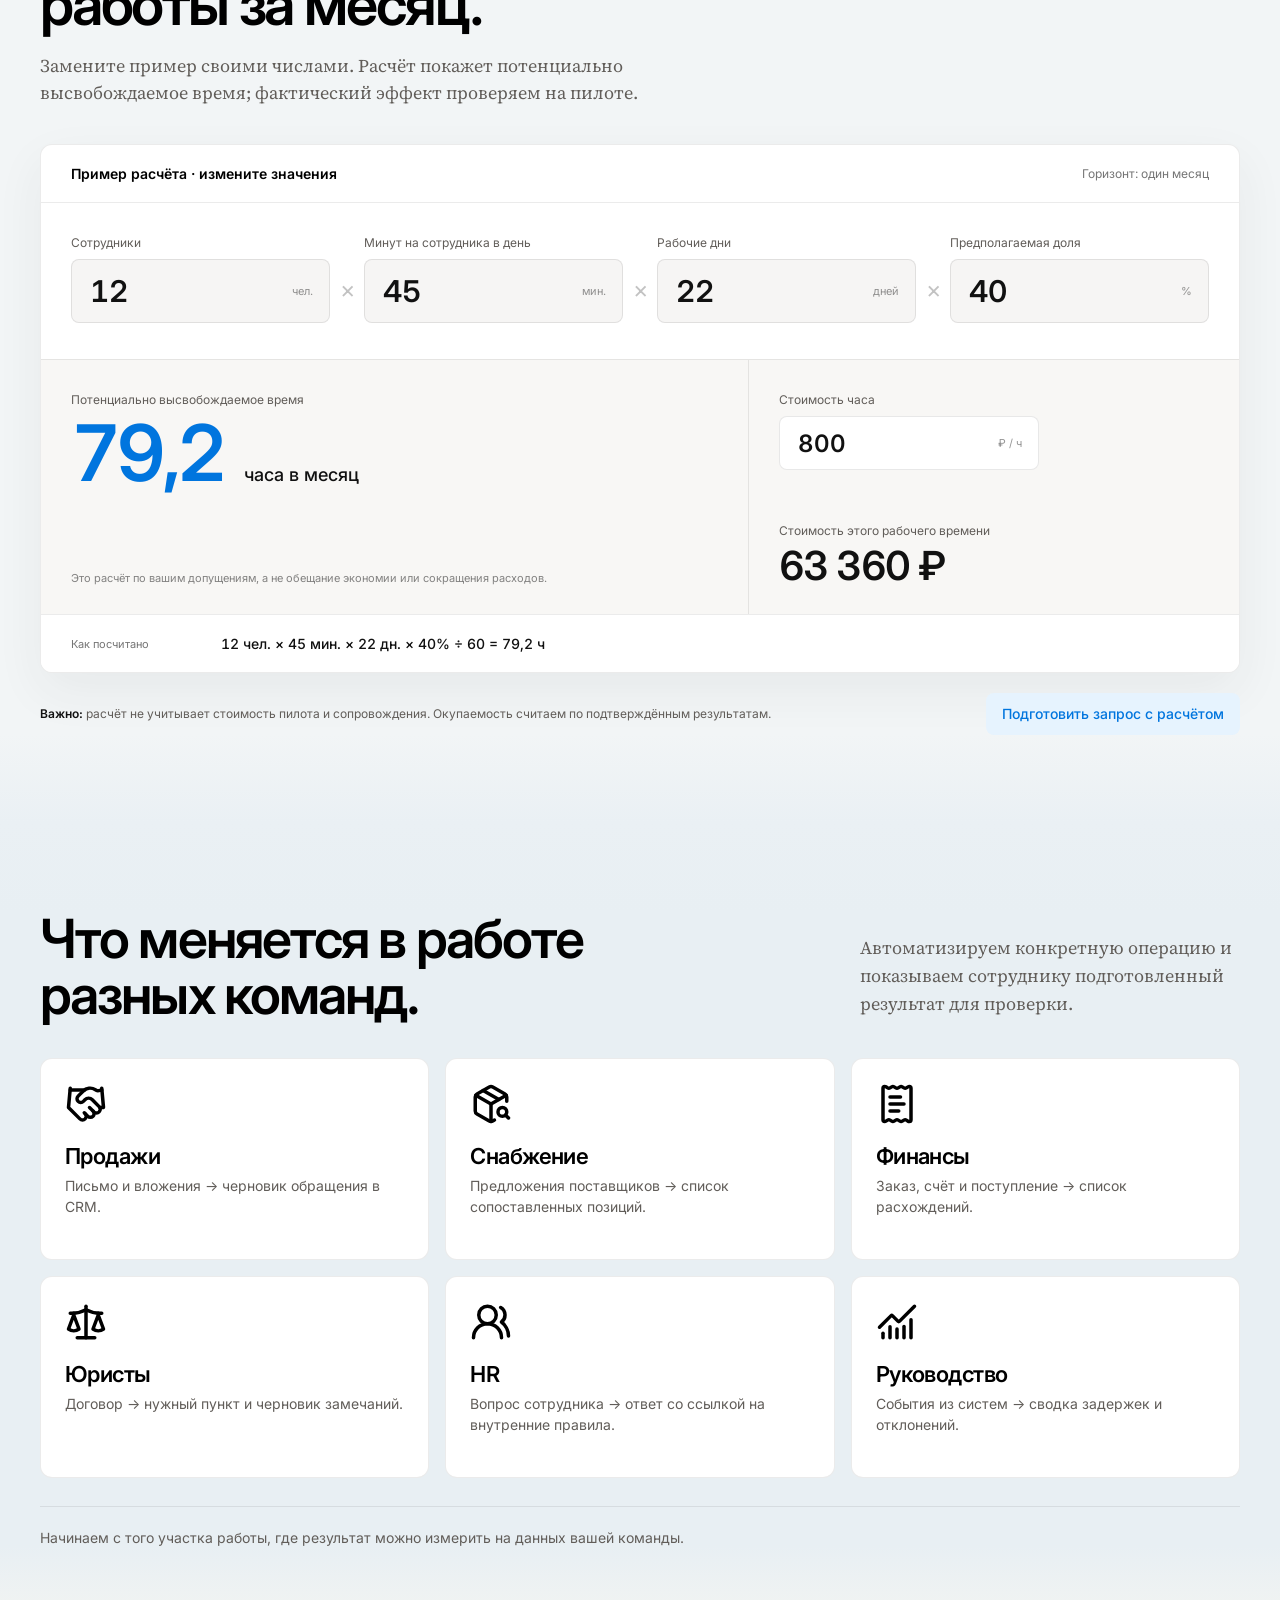
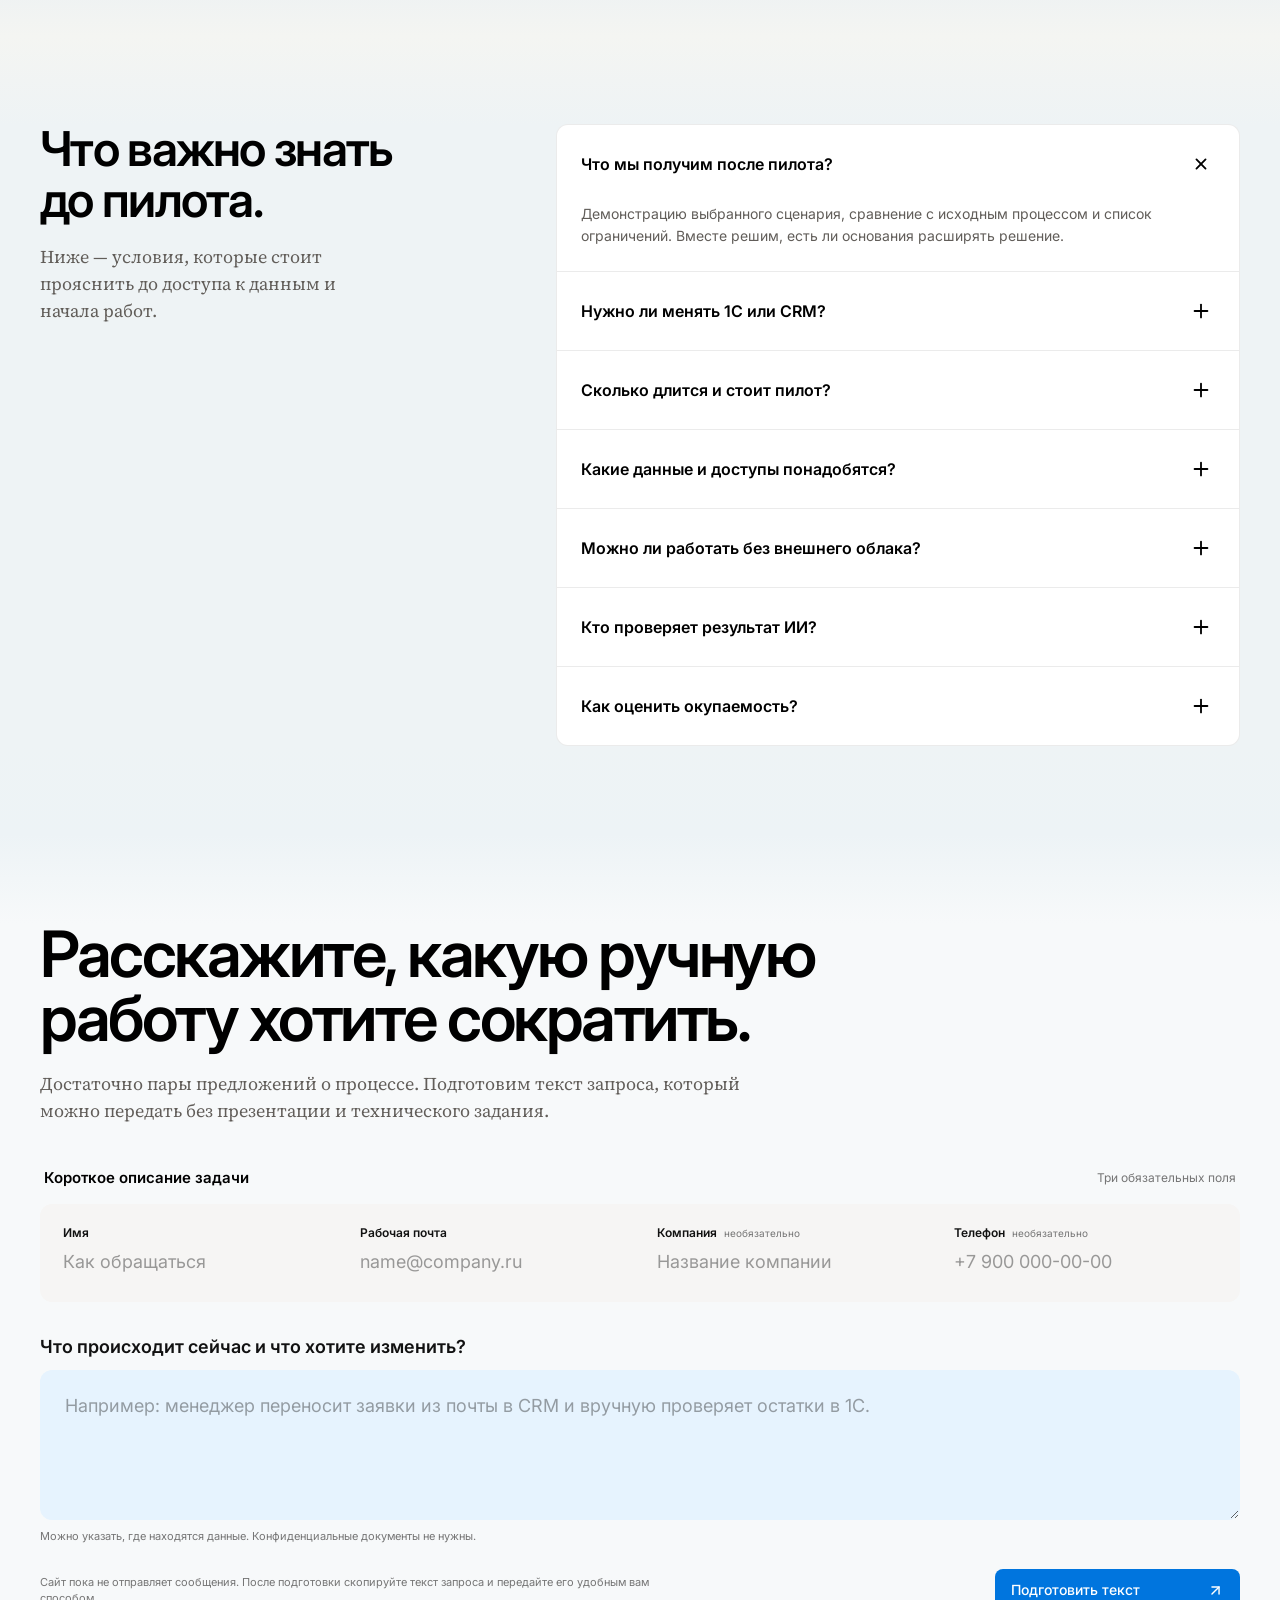
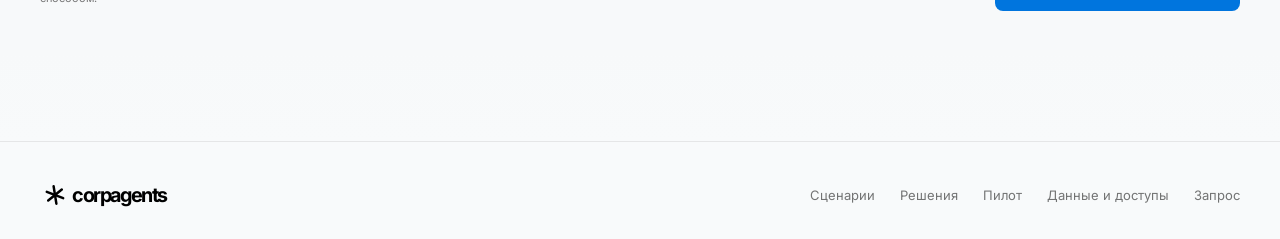
==== commit 6fcab0b5: "feat: refine site content and interactive previews" ====
--- a/index.html
+++ b/index.html
@@ -4,38 +4,34 @@
     <meta charset="utf-8" />
     <meta name="viewport" content="width=device-width, initial-scale=1" />
     <meta name="theme-color" content="#ffffff" />
-    <meta name="description" content="Corp Agents помогает связать 1С, CRM, почту и документы в работающие процессы. Начинаем с одной задачи и измеримого пилота." />
-    <title>Corp Agents: меньше ручной работы между системами</title>
+    <meta name="description" content="Corp Agents сокращает ручную работу между 1С, CRM, почтой и документами. Соединяем системы, применяем ИИ к повторяющимся операциям и проверяем эффект на пилоте." />
+    <title>Corp Agents — автоматизация работы между 1С, CRM и документами</title>
     <link rel="icon" href="./favicon.svg" type="image/svg+xml" />
     <link rel="preconnect" href="https://fonts.googleapis.com" />
     <link rel="preconnect" href="https://fonts.gstatic.com" crossorigin />
     <link href="https://fonts.googleapis.com/css2?family=Inter:wght@400;500;600;700&family=Source+Serif+4:wght@400&display=swap" rel="stylesheet" />
-    <link rel="stylesheet" href="./styles.css" />
-    <link rel="stylesheet" href="./sections.css?v=25" />
+    <link rel="stylesheet" href="./styles.css?v=3" />
+    <link rel="stylesheet" href="./sections.css?v=28" />
     <link rel="stylesheet" href="./Hero%20block/styles.css" />
-    <link rel="stylesheet" href="./hero-adaptation.css?v=6" />
-    <script src="./script.js?v=2" defer></script>
-    <script src="./remaining.js?v=12" defer></script>
+    <link rel="stylesheet" href="./hero-adaptation.css?v=8" />
+    <script src="./script.js?v=4" defer></script>
+    <script src="./remaining.js?v=14" defer></script>
   </head>
   <body>
     <header class="site-header">
       <div class="container header-content">
         <a class="wordmark" href="#top" aria-label="Corpagents, наверх"><span class="wordmark-symbol" aria-hidden="true"><img src="./icons/asterisk.svg" alt="" /></span><span>corpagents</span></a>
         <nav class="main-nav" id="main-navigation" aria-label="Основная навигация">
+          <a href="#scenarios">Сценарии</a>
+          <a href="#solutions">Решения</a>
+          <a href="#process">Как проходит пилот</a>
           <details class="nav-dropdown">
-            <summary>Решения <span class="nav-chevron" aria-hidden="true"></span></summary>
-            <div class="nav-menu"><a href="#solutions">Все решения</a><a href="#scenarios">С чего начать</a><a href="#departments">Для отделов</a></div>
+            <summary>Подробнее <span class="nav-chevron" aria-hidden="true"></span></summary>
+            <div class="nav-menu"><a href="#cases">Примеры задач</a><a href="#security">Данные и доступы</a><a href="#economics">Расчёт времени</a><a href="#faq">Вопросы</a></div>
           </details>
-          <details class="nav-dropdown">
-            <summary>Материалы <span class="nav-chevron" aria-hidden="true"></span></summary>
-            <div class="nav-menu"><a href="#cases">Примеры пилотов</a><a href="#economics">Экономика внедрения</a><a href="#faq">Частые вопросы</a></div>
-          </details>
-          <a href="#process">Как работаем</a>
-          <a href="#about">О нас</a>
         </nav>
         <div class="header-actions">
-          <a class="header-contact" href="#contact">Контакты</a>
-          <a class="nav-action" href="#contact">Обсудить пилот</a>
+          <a class="nav-action" href="#contact">Подготовить запрос</a>
           <button class="mobile-menu-button" type="button" aria-label="Открыть меню" aria-expanded="false" aria-controls="main-navigation"><span></span><span></span><span></span></button>
         </div>
       </div>
@@ -44,12 +40,14 @@
     <main>
       <section class="hero ca-hero" id="top" aria-labelledby="hero-title">
         <div class="container hero-content">
-          <h1 id="hero-title">Соединим системы.<br />Сократим <span class="highlight-pill">рутину.</span></h1>
-          <p class="hero-subhead">Связываем 1С, CRM, почту и документы, затем проверяем результат на пилоте.</p>
+          <p class="hero-eyebrow">Для команд, которые работают с 1С и CRM</p>
+          <h1 id="hero-title">Убираем ручную работу<br />между <span class="highlight-pill">системами.</span></h1>
+          <p class="hero-subhead">Связываем 1С, CRM, почту и документы. ИИ готовит данные и черновики, сотрудник проверяет важные действия. Эффект оцениваем на одном процессе.</p>
           <div class="hero-actions">
-            <a class="button button-primary" href="#scenarios">Найти свою задачу</a>
-            <button class="button button-ghost" type="button" data-open-pilot>Как устроен пилот</button>
-          </div>
+            <a class="button button-primary" href="#contact">Подготовить запрос</a>
+            <a class="button button-ghost" href="#scenarios">Посмотреть примеры</a>
+          </div>
+          <p class="hero-demo-label">Демонстрация сценария · не клиентский кейс</p>
           <div class="hero-stage ca-showcase">
           <svg class="ca-svg-sprite" aria-hidden="true" xmlns="http://www.w3.org/2000/svg">
             <symbol id="hero-icon-arrow" viewBox="0 0 24 24"><path d="M4 12h16m-7-7 7 7-7 7" /></symbol>
@@ -73,7 +71,7 @@
             </svg>
           </div>
 
-          <div class="ca-note ca-note--left" aria-hidden="true"><span>Все процессы<br />в одном месте</span><svg viewBox="0 0 105 52" fill="none"><path d="M3 2c20 33 53 35 89 34m-13-12 13 12-16 9" stroke="currentColor" stroke-width="2" stroke-linecap="round" stroke-linejoin="round" /></svg></div>
+          <div class="ca-note ca-note--left" aria-hidden="true"><span>Один процесс<br />под контролем</span><svg viewBox="0 0 105 52" fill="none"><path d="M3 2c20 33 53 35 89 34m-13-12 13 12-16 9" stroke="currentColor" stroke-width="2" stroke-linecap="round" stroke-linejoin="round" /></svg></div>
           <div class="ca-note ca-note--right" aria-hidden="true"><span>ИИ работает.<br />Вы контролируете.</span><svg viewBox="0 0 95 65" fill="none"><path d="M4 57c27-1 54-19 68-45m-16 3L73 9l2 20" stroke="currentColor" stroke-width="2" stroke-linecap="round" stroke-linejoin="round" /></svg></div>
 
           <div class="ca-mascot" aria-hidden="true"><div class="ca-mascot__eye"></div><div class="ca-mascot__eye"></div><i></i><i></i><i></i></div>
@@ -89,13 +87,13 @@
             <div class="workspace-layout ca-app__body">
               <aside class="workspace-sidebar ca-app__sidebar" aria-label="Разделы примера интерфейса">
                 <div class="workspace-identity ca-app__workspace"><span class="workspace-avatar ca-app__workspace-icon">ca</span><span><strong>Процессы</strong></span><span class="workspace-chevron" aria-hidden="true"><img src="./icons/chevron-down.svg" alt="" /></span></div>
-                <div class="sidebar-item ca-app__sidebar-item ca-app__sidebar-item--active is-current"><span class="sidebar-icon" aria-hidden="true"><img src="./icons/mail.svg" alt="" /></span> Входящие обращения</div>
-                <div class="sidebar-item ca-app__sidebar-item"><span class="sidebar-icon" aria-hidden="true"><img src="./icons/database.svg" alt="" /></span> Данные 1С</div>
-                <div class="sidebar-item ca-app__sidebar-item"><span class="sidebar-icon" aria-hidden="true"><img src="./icons/files.svg" alt="" /></span> Документы</div>
-                <div class="sidebar-item ca-app__sidebar-item"><span class="sidebar-icon" aria-hidden="true"><img src="./icons/workflow.svg" alt="" /></span> Статусы</div>
+                <button class="sidebar-item ca-app__sidebar-item ca-app__sidebar-item--active is-current" type="button" data-sidebar-board="inbox" aria-pressed="true" aria-controls="board-panel"><span class="sidebar-icon" aria-hidden="true"><img src="./icons/mail.svg" alt="" /></span> Входящие обращения</button>
+                <button class="sidebar-item ca-app__sidebar-item" type="button" data-sidebar-board="catalog" aria-pressed="false" aria-controls="board-panel"><span class="sidebar-icon" aria-hidden="true"><img src="./icons/database.svg" alt="" /></span> Данные 1С</button>
+                <button class="sidebar-item ca-app__sidebar-item" type="button" data-sidebar-board="knowledge" aria-pressed="false" aria-controls="board-panel"><span class="sidebar-icon" aria-hidden="true"><img src="./icons/files.svg" alt="" /></span> Документы</button>
+                <button class="sidebar-item ca-app__sidebar-item" type="button" data-sidebar-board="reports" aria-pressed="false" aria-controls="board-panel"><span class="sidebar-icon" aria-hidden="true"><img src="./icons/workflow.svg" alt="" /></span> Статусы</button>
                 <div class="sidebar-divider"></div>
-                <div class="sidebar-item ca-app__sidebar-item"><span class="sidebar-icon" aria-hidden="true"><img src="./icons/list-checks.svg" alt="" /></span> Критерии пилота</div>
-                <div class="sidebar-item ca-app__sidebar-item"><span class="sidebar-icon" aria-hidden="true"><img src="./icons/history.svg" alt="" /></span> История действий</div>
+                <button class="sidebar-item ca-app__sidebar-item" type="button" data-sidebar-view="criteria" aria-pressed="false" aria-controls="workspace-detail"><span class="sidebar-icon" aria-hidden="true"><img src="./icons/list-checks.svg" alt="" /></span> Критерии пилота</button>
+                <button class="sidebar-item ca-app__sidebar-item" type="button" data-sidebar-view="history" aria-pressed="false" aria-controls="workspace-detail"><span class="sidebar-icon" aria-hidden="true"><img src="./icons/history.svg" alt="" /></span> История действий</button>
                 <div class="sidebar-bottom"><span class="sidebar-bottom-dot"></span> Один процесс в работе</div>
               </aside>
 
@@ -112,6 +110,14 @@
                   <div class="board-column ca-lane"><div class="column-header ca-lane__status"><span class="column-marker marker-yellow ca-lane__status-dot ca-lane__status-dot--amber"></span> Подготовлено</div><div class="kanban-card ca-ticket"><span class="kanban-label label-yellow ca-ticket__badge ca-ticket__badge--amber" id="board-middle-label">Черновик от ИИ</span><strong id="board-middle-title">Данные извлечены</strong><p id="board-middle-copy">Контакт, позиции и тип обращения собраны.</p><span class="ca-ticket__arrow" aria-hidden="true">→</span></div></div>
                   <div class="board-column ca-lane"><div class="column-header ca-lane__status"><span class="column-marker marker-blue ca-lane__status-dot ca-lane__status-dot--blue"></span> В работе</div><div class="kanban-card ca-ticket"><span class="kanban-label label-blue ca-ticket__badge ca-ticket__badge--blue" id="board-after-label">Подтверждено</span><strong id="board-after-title">Заявка в CRM</strong><p id="board-after-copy">Карточка создана, назначен ответственный.</p><span class="ca-ticket__arrow" aria-hidden="true">→</span></div></div>
                 </div>
+                <div class="workspace-detail" id="workspace-detail" aria-live="polite" hidden>
+                  <button class="workspace-detail-back" type="button" data-back-to-board>← Вернуться к сценарию</button>
+                  <div class="workspace-detail-list">
+                    <div class="workspace-detail-row"><span data-detail-label></span><div><strong data-detail-title></strong><p data-detail-copy></p></div></div>
+                    <div class="workspace-detail-row"><span data-detail-label></span><div><strong data-detail-title></strong><p data-detail-copy></p></div></div>
+                    <div class="workspace-detail-row"><span data-detail-label></span><div><strong data-detail-title></strong><p data-detail-copy></p></div></div>
+                  </div>
+                </div>
                 <div class="board-note ca-app__explanation"><span class="board-note-icon" aria-hidden="true"><img src="./icons/sparkles.svg" alt="" /></span><span id="board-note">Критичные действия остаются за сотрудником: ИИ готовит, человек подтверждает.</span><strong class="ca-app__learn">Под контролем ✓</strong></div>
               </div>
             </div>
@@ -120,21 +126,20 @@
           <div class="ca-mini-result" aria-hidden="true"><div class="ca-mini-result__icon"><span></span><span></span><span></span></div><div><strong>Меньше рутины</strong><span>Больше важного</span></div></div>
           <div class="ca-showcase__ground" aria-hidden="true"></div>
           </div>
-          <p class="mockup-caption">Это пример интерфейса пилота, не клиентский кейс.</p>
         </div>
       </section>
 
       <section class="scenarios" id="scenarios" aria-labelledby="scenarios-title">
         <div class="container">
-          <div class="section-heading"><div><h2 id="scenarios-title">Начнём с вашей задачи.</h2></div><p>Один процесс, понятные границы и результат, который можно проверить на пилоте.</p></div>
+          <div class="section-heading"><div><h2 id="scenarios-title">Какая ручная работа забирает время?</h2></div><p>Выберите похожую задачу: покажем, что можно автоматизировать и как проверить результат.</p></div>
           <div class="scenario-grid">
             <button class="scenario-card scenario-card-featured card-yellow" type="button" data-scenario="inbox" aria-label="Подробнее: обращения теряются в почте">
-              <span class="scenario-feature-copy"><span class="card-top"><span class="card-symbol" aria-hidden="true"><img src="./icons/mail.svg" alt="" /></span></span><span class="card-content"><strong>Обращения теряются<br />в почте?</strong><span>Письмо становится черновиком карточки в CRM. Сотрудник проверяет данные и направляет обращение в работу.</span></span><span class="card-bottom"><span class="card-link">Смотреть сценарий <img src="./icons/arrow-up-right.svg" alt="" aria-hidden="true" /></span></span></span>
+              <span class="scenario-feature-copy"><span class="card-top"><span class="card-symbol" aria-hidden="true"><img src="./icons/mail.svg" alt="" /></span></span><span class="card-content"><strong>Обращения теряются<br />в почте?</strong><span>Из письма и вложений готовится черновик в CRM. Сотрудник проверяет данные и назначает ответственного.</span></span><span class="card-bottom"><span class="card-link">Как это работает <img src="./icons/arrow-up-right.svg" alt="" aria-hidden="true" /></span></span></span>
               <svg class="scenario-feature-art" xmlns="http://www.w3.org/2000/svg" viewBox="0 0 390 220" fill="none" aria-hidden="true" focusable="false"><g transform="rotate(-5 91 103)"><rect x="13" y="35" width="154" height="137" rx="11" fill="#fff" stroke="#111" stroke-opacity=".12"/><rect x="33" y="55" width="114" height="55" rx="7" fill="#F6F5F4"/><path d="M49 69h82v29H49zM49 70l41 25 41-25" stroke="#111" stroke-width="2" stroke-linecap="round" stroke-linejoin="round"/><path d="M34 126h86M34 141h62" stroke="#111" stroke-opacity=".23" stroke-width="6" stroke-linecap="round"/></g><path d="M176 106h37m-11-11 11 11-11 11" stroke="#111" stroke-width="2.5" stroke-linecap="round" stroke-linejoin="round"/><g transform="rotate(4 296 106)"><rect x="224" y="19" width="151" height="166" rx="11" fill="#fff" stroke="#111" stroke-opacity=".12"/><rect x="245" y="40" width="48" height="8" rx="4" fill="#111" fill-opacity=".2"/><circle cx="252" cy="72" r="9" fill="#E6F3FE"/><circle cx="252" cy="103" r="9" fill="#E6F3FE"/><circle cx="252" cy="134" r="9" fill="#E6F3FE"/><path d="m248 72 3 3 5-6m-8 34 3 3 5-6m-8 34 3 3 5-6" stroke="#0075DE" stroke-width="2.5" stroke-linecap="round" stroke-linejoin="round"/><path d="M277 72h72m-72 31h54m-54 31h65" stroke="#111" stroke-opacity=".28" stroke-width="7" stroke-linecap="round"/></g></svg>
             </button>
-            <button class="scenario-card card-white" type="button" data-scenario="catalog" aria-label="Подробнее: дубли в 1С"><span class="card-top"><span class="card-symbol" aria-hidden="true"><img src="./icons/grid-2x2.svg" alt="" /></span></span><span class="card-content"><strong>В 1С много<br />похожих позиций?</strong><span>Находим возможные дубли в одной категории и готовим список для проверки.</span></span><span class="card-bottom"><span class="card-link">Смотреть сценарий <img src="./icons/arrow-up-right.svg" alt="" aria-hidden="true" /></span></span></button>
-            <button class="scenario-card card-white" type="button" data-scenario="knowledge" aria-label="Подробнее: поиск по документам"><span class="card-top"><span class="card-symbol" aria-hidden="true"><img src="./icons/file-search.svg" alt="" /></span></span><span class="card-content"><strong>Ответ спрятан<br />в документах?</strong><span>Помощник находит нужный пункт и показывает источник для проверки.</span></span><span class="card-bottom"><span class="card-link">Смотреть сценарий <img src="./icons/arrow-up-right.svg" alt="" aria-hidden="true" /></span></span></button>
-            <button class="scenario-card card-white" type="button" data-scenario="reports" aria-label="Подробнее: статусы между системами"><span class="card-top"><span class="card-symbol" aria-hidden="true"><img src="./icons/workflow.svg" alt="" /></span></span><span class="card-content"><strong>Статусы живут<br />в разных системах?</strong><span>Собираем события в одну сводку и отдельно показываем отклонения.</span></span><span class="card-bottom"><span class="card-link">Смотреть сценарий <img src="./icons/arrow-up-right.svg" alt="" aria-hidden="true" /></span></span></button>
+            <button class="scenario-card card-white" type="button" data-scenario="catalog" aria-label="Подробнее: дубли в 1С"><span class="card-top"><span class="card-symbol" aria-hidden="true"><img src="./icons/grid-2x2.svg" alt="" /></span></span><span class="card-content"><strong>В 1С много<br />похожих позиций?</strong><span>Система предлагает возможные дубли. Ответственный решает, какие записи объединять.</span></span><span class="card-bottom"><span class="card-link">Как это работает <img src="./icons/arrow-up-right.svg" alt="" aria-hidden="true" /></span></span></button>
+            <button class="scenario-card card-white" type="button" data-scenario="knowledge" aria-label="Подробнее: поиск по документам"><span class="card-top"><span class="card-symbol" aria-hidden="true"><img src="./icons/file-search.svg" alt="" /></span></span><span class="card-content"><strong>Ответ спрятан<br />в документах?</strong><span>Помощник находит пункт регламента и показывает источник, по которому можно проверить ответ.</span></span><span class="card-bottom"><span class="card-link">Как это работает <img src="./icons/arrow-up-right.svg" alt="" aria-hidden="true" /></span></span></button>
+            <button class="scenario-card card-white" type="button" data-scenario="reports" aria-label="Подробнее: статусы между системами"><span class="card-top"><span class="card-symbol" aria-hidden="true"><img src="./icons/workflow.svg" alt="" /></span></span><span class="card-content"><strong>Статусы живут<br />в разных системах?</strong><span>События из 1С и CRM попадают в одну сводку; задержки и ошибки видны отдельно.</span></span><span class="card-bottom"><span class="card-link">Как это работает <img src="./icons/arrow-up-right.svg" alt="" aria-hidden="true" /></span></span></button>
           </div>
         </div>
       </section>
@@ -142,29 +147,29 @@
       <section class="content-section solutions-section" id="solutions" aria-labelledby="solutions-title">
         <div class="container">
           <div class="solutions-intro">
-            <h2 id="solutions-title">Дальше собираем<br />рабочий контур.</h2>
-            <p>Не внедряем всё сразу. Подбираем состав решения под один процесс и заранее фиксируем, как проверить результат.</p>
+            <h2 id="solutions-title">Подбираем решение<br />под конкретный процесс.</h2>
+            <p>Для одной задачи могут понадобиться обмен между системами, поиск по документам или ИИ-помощник. Состав и результат определяем до пилота.</p>
           </div>
           <div class="solution-browser">
             <article class="solution-spotlight" aria-live="polite">
               <img class="solution-spotlight-mark" src="./icons/database.svg" alt="" aria-hidden="true" data-solution-preview-mark />
-              <h3 data-solution-preview-title>Порядок в данных и номенклатуре 1С</h3>
-              <p class="solution-spotlight-copy" data-solution-preview-copy>Убираем дубли и разные названия, чтобы справочник снова помогал искать и сопоставлять товары.</p>
+              <h3 data-solution-preview-title>Справочник 1С</h3>
+              <p class="solution-spotlight-copy" data-solution-preview-copy>Разбираем одну категорию справочника 1С и показываем, где записи дублируются или названы по-разному. Готовим список для проверки и правила, которые помогут поддерживать порядок дальше.</p>
               <dl class="solution-spotlight-facts">
-                <div><dt>Результат</dt><dd data-solution-preview-result>Единый согласованный словарь и правила ведения данных.</dd></div>
+                <div><dt>Результат</dt><dd data-solution-preview-result>Список возможных дублей и согласованные правила ведения одной категории.</dd></div>
                 <div><dt>Проверяем</dt><dd data-solution-preview-metric>долю дублей, точность сопоставления и время поиска позиции.</dd></div>
               </dl>
               <button class="solution-detail-button" type="button" data-open-solution>Посмотреть состав пилота <img src="./icons/arrow-up-right.svg" alt="" aria-hidden="true" /></button>
             </article>
             <div class="solution-index" aria-label="Направления работы">
-              <div class="solution-index-heading"><strong>Направления</strong><span>Выберите, чтобы увидеть результат</span></div>
-              <button class="solution-index-item is-active" type="button" data-solution-option="data" data-summary="Убираем дубли и разные названия, чтобы справочник снова помогал искать и сопоставлять товары." data-icon="database" aria-pressed="true"><span class="solution-index-icon" aria-hidden="true"><img src="./icons/database.svg" alt="" /></span><strong>Порядок в данных и номенклатуре 1С</strong><span class="solution-index-arrow" aria-hidden="true">→</span></button>
-              <button class="solution-index-item" type="button" data-solution-option="integrations" data-summary="Связываем заявки, заказы и статусы между 1С и CRM с контролем ошибок обмена." data-icon="arrow-right-left" aria-pressed="false"><span class="solution-index-icon" aria-hidden="true"><img src="./icons/arrow-right-left.svg" alt="" /></span><strong>1С, Битрикс24 и другие CRM</strong><span class="solution-index-arrow" aria-hidden="true">→</span></button>
-              <button class="solution-index-item" type="button" data-solution-option="requests" data-summary="Превращаем письма в заполненные карточки и направляем их ответственному сотруднику." data-icon="mail" aria-pressed="false"><span class="solution-index-icon" aria-hidden="true"><img src="./icons/mail.svg" alt="" /></span><strong>Входящие обращения</strong><span class="solution-index-arrow" aria-hidden="true">→</span></button>
-              <button class="solution-index-item" type="button" data-solution-option="knowledge" data-summary="Даём сотрудникам проверяемые ответы по доступным документам с указанием источников." data-icon="book-open-text" aria-pressed="false"><span class="solution-index-icon" aria-hidden="true"><img src="./icons/book-open-text.svg" alt="" /></span><strong>Корпоративная база знаний</strong><span class="solution-index-arrow" aria-hidden="true">→</span></button>
-              <button class="solution-index-item" type="button" data-solution-option="agents" data-summary="Создаём помощника для одной роли: подготовка материалов, сверка, поиск и черновики." data-icon="bot" aria-pressed="false"><span class="solution-index-icon" aria-hidden="true"><img src="./icons/bot.svg" alt="" /></span><strong>ИИ-агенты для сотрудников</strong><span class="solution-index-arrow" aria-hidden="true">→</span></button>
-              <button class="solution-index-item" type="button" data-solution-option="training" data-summary="Закрепляем практику по ролям, шаблоны и безопасные правила работы с данными." data-icon="graduation-cap" aria-pressed="false"><span class="solution-index-icon" aria-hidden="true"><img src="./icons/graduation-cap.svg" alt="" /></span><strong>Обучение работе с ИИ</strong><span class="solution-index-arrow" aria-hidden="true">→</span></button>
-              <button class="solution-index-item" type="button" data-solution-option="processes" data-summary="Настраиваем маршруты, статусы, панели показателей и сводки по одному процессу." data-icon="chart-no-axes-combined" aria-pressed="false"><span class="solution-index-icon" aria-hidden="true"><img src="./icons/chart-no-axes-combined.svg" alt="" /></span><strong>Автоматизация и аналитика</strong><span class="solution-index-arrow" aria-hidden="true">→</span></button>
+              <div class="solution-index-heading"><strong>Что можно сделать</strong><span>Выберите направление</span></div>
+              <button class="solution-index-item is-active" type="button" data-solution-option="data" data-summary="Разбираем одну категорию справочника 1С и показываем, где записи дублируются или названы по-разному. Готовим список для проверки и правила, которые помогут поддерживать порядок дальше." data-icon="database" aria-pressed="true"><span class="solution-index-icon" aria-hidden="true"><img src="./icons/database.svg" alt="" /></span><strong>Справочник 1С</strong><span class="solution-index-arrow" aria-hidden="true">→</span></button>
+              <button class="solution-index-item" type="button" data-solution-option="integrations" data-summary="Настраиваем передачу заявок, заказов и статусов между 1С и CRM. Команда видит, что передано успешно, а какие ошибки требуют внимания." data-icon="arrow-right-left" aria-pressed="false"><span class="solution-index-icon" aria-hidden="true"><img src="./icons/arrow-right-left.svg" alt="" /></span><strong>Обмен 1С и CRM</strong><span class="solution-index-arrow" aria-hidden="true">→</span></button>
+              <button class="solution-index-item" type="button" data-solution-option="requests" data-summary="Из письма и вложений собираем черновик обращения: ключевые данные уже на месте, маршрут обработки понятен. Сотрудник проверяет карточку и передаёт её в работу." data-icon="mail" aria-pressed="false"><span class="solution-index-icon" aria-hidden="true"><img src="./icons/mail.svg" alt="" /></span><strong>Обработка обращений</strong><span class="solution-index-arrow" aria-hidden="true">→</span></button>
+              <button class="solution-index-item" type="button" data-solution-option="knowledge" data-summary="Помогаем находить ответы в доступных сотруднику документах. Вместе с ответом показываем исходный пункт, чтобы его можно было быстро проверить." data-icon="book-open-text" aria-pressed="false"><span class="solution-index-icon" aria-hidden="true"><img src="./icons/book-open-text.svg" alt="" /></span><strong>Поиск по документам</strong><span class="solution-index-arrow" aria-hidden="true">→</span></button>
+              <button class="solution-index-item" type="button" data-solution-option="agents" data-summary="Помощник готовит черновики, сверяет данные и находит нужные сведения в рамках одной роли. Сотрудник проверяет результат и решает, что использовать дальше." data-icon="bot" aria-pressed="false"><span class="solution-index-icon" aria-hidden="true"><img src="./icons/bot.svg" alt="" /></span><strong>Помощник сотрудника</strong><span class="solution-index-arrow" aria-hidden="true">→</span></button>
+              <button class="solution-index-item" type="button" data-solution-option="processes" data-summary="Собираем статусы из рабочих систем в одну сводку и отдельно показываем задержки и отклонения. Ответственным проще понять, где процесс требует внимания." data-icon="chart-no-axes-combined" aria-pressed="false"><span class="solution-index-icon" aria-hidden="true"><img src="./icons/chart-no-axes-combined.svg" alt="" /></span><strong>Контроль процесса и отчёты</strong><span class="solution-index-arrow" aria-hidden="true">→</span></button>
+              <button class="solution-index-item" type="button" data-solution-option="training" data-summary="Разбираем с командой реальные задачи и вводим правила работы с ИИ и данными. После практики у сотрудников остаются короткие инструкции и шаблоны, а результаты они умеют проверять перед использованием." data-icon="graduation-cap" aria-pressed="false"><span class="solution-index-icon" aria-hidden="true"><img src="./icons/graduation-cap.svg" alt="" /></span><strong>Обучение команды</strong><span class="solution-index-arrow" aria-hidden="true">→</span></button>
             </div>
           </div>
         </div>
@@ -173,43 +178,44 @@
       <section class="content-section process-section" id="process" aria-labelledby="process-title">
         <div class="container process-panel">
           <div class="process-intro">
-            <h2 id="process-title">Пилот должен дать<br />решение, а не впечатление.</h2>
-            <p>Проверяем один процесс на ограниченных данных, чтобы понять: масштабировать, доработать или остановиться.</p>
+            <h2 id="process-title">Пилот показывает результат<br />до большого внедрения.</h2>
+            <p>Фиксируем исходные показатели, проверяем один сценарий и сравниваем результат с текущим способом работы.</p>
           </div>
           <div class="process-journey">
             <div class="process-setup">
-              <h3>До запуска убираем неизвестные.</h3>
+              <h3>Перед пилотом согласуем главное.</h3>
               <ul class="process-setup-list">
-                <li><strong>Один участок работы</strong><p>Не весь отдел и не все системы. Выбираем конкретную ручную операцию.</p></li>
-                <li><strong>Критерии результата</strong><p>Фиксируем, что сравниваем: время, точность, полноту или число ошибок.</p></li>
-                <li><strong>Доступы и границы</strong><p>Согласуем данные, риски, стоимость, сроки и ответственных.</p></li>
+                <li><strong>Задача и данные</strong><p>Выбираем одну операцию и источники, которые для неё нужны.</p></li>
+                <li><strong>Критерии успеха</strong><p>Определяем, что сравним до и после: время, точность или число ошибок.</p></li>
+                <li><strong>Срок и стоимость</strong><p>Фиксируем объём, доступы, ответственных и условия пилота.</p></li>
               </ul>
             </div>
             <article class="process-pilot">
               <p class="process-pilot-label">Ограниченный пилот</p>
-              <div class="process-duration"><strong>2-4</strong><span>недели</span></div>
+              <div class="process-duration"><strong>2–4</strong><span>недели</span></div>
               <p>Ориентир для небольшого сценария после согласования доступов.</p>
-              <p class="process-pilot-note">Сложные интеграции оцениваем отдельно.</p>
+              <p class="process-pilot-note">Срок сложной интеграции рассчитываем отдельно.</p>
             </article>
             <article class="process-decision">
-              <p class="process-decision-label">После демонстрации</p>
-              <h3>Выбираем следующий шаг.</h3>
+              <p class="process-decision-label">На выходе: демонстрация и сравнение показателей</p>
+              <h3>Решаем, что делать дальше.</h3>
               <div class="process-options">
                 <div><strong>Масштабировать</strong><span>эффект подтверждён</span></div>
-                <div><strong>Доработать</strong><span>гипотеза требует настройки</span></div>
+                <div><strong>Доработать</strong><span>нужна дополнительная настройка</span></div>
                 <div><strong>Остановиться</strong><span>эффект не оправдывает затраты</span></div>
               </div>
-              <p class="process-decision-note">Большой проект не начинается автоматически.</p>
+              <p class="process-decision-note">Решение о внедрении принимаем по итогам измерений.</p>
             </article>
           </div>
+          <div class="process-outcome"><div><strong>Что вы получаете после пилота</strong><p>Демонстрацию рабочего сценария, сравнение показателей с исходным процессом, ограничения и рекомендации для следующего шага.</p></div><a class="button button-ghost" href="#contact">Подготовить запрос</a></div>
         </div>
       </section>
 
       <section class="content-section cases-section" id="cases" aria-labelledby="cases-title">
         <div class="container">
           <div class="cases-intro">
-            <h2 id="cases-title">Три задачи для<br />быстрого пилота.</h2>
-            <p>Берём один участок работы и проверяем на реальных данных, где автоматизация действительно даёт эффект.</p>
+            <h2 id="cases-title">Как может выглядеть<br />пилот на вашей задаче.</h2>
+            <p>Три примера показывают исходную работу, результат и показатели для проверки. Это возможные сценарии, а не завершённые клиентские проекты.</p>
           </div>
           <div class="case-accordion">
             <details class="case-item" name="case-start" open>
@@ -221,7 +227,7 @@
               </summary>
               <div class="case-detail">
                 <div class="case-example"><span>Что делает пилот</span><p>Сравнивает позиции, количество, суммы и реквизиты в трёх документах.</p></div>
-                <div class="case-check"><span>Как оцениваем</span><p>Сколько расхождений найдено и сколько времени осталось у сотрудника.</p></div>
+                <div class="case-check"><span>Как оцениваем</span><p>Число найденных расхождений и время ручной сверки до и после.</p></div>
               </div>
             </details>
             <details class="case-item" name="case-start">
@@ -240,16 +246,16 @@
               <summary>
                 <span class="case-source"><span class="case-icon" aria-hidden="true"><img src="./icons/workflow.svg" alt="" /></span><span>Руководитель процесса</span></span>
                 <span class="case-task"><strong>Показать, где работа остановилась</strong><small>Статусы из 1С и CRM собираются в один список</small></span>
-                <span class="case-result"><small>На выходе</small><strong>Причина и ответственный</strong></span>
+                <span class="case-result"><small>На выходе</small><strong>Этап задержки и ответственный</strong></span>
                 <span class="case-toggle" aria-hidden="true"><img src="./icons/chevron-down.svg" alt="" /></span>
               </summary>
               <div class="case-detail">
-                <div class="case-example"><span>Что делает пилот</span><p>Находит заказы без движения и объясняет, на каком этапе возникла задержка.</p></div>
+                <div class="case-example"><span>Что делает пилот</span><p>Находит заказы без движения и показывает этап задержки. Причину указываем, если она есть в данных.</p></div>
                 <div class="case-check"><span>Как оцениваем</span><p>Полноту списка отклонений и скорость подготовки ежедневной сводки.</p></div>
               </div>
             </details>
           </div>
-          <p class="cases-note">Это примеры сценариев. Конкретную задачу и критерии пилота определяем вместе с командой.</p>
+          <p class="cases-note">Конкретную задачу и критерии пилота определяем вместе с вашей командой.</p>
         </div>
       </section>
 
@@ -257,11 +263,29 @@
         <div class="container">
           <div class="security-heading">
             <div>
-              <h2 id="security-title">Сначала задаём границы.<br />Потом подключаем ИИ.</h2>
-            </div>
+              <h2 id="security-title">Данные, доступы и действия<br />согласуем до запуска.</h2>
+            </div>
+            <p>Заранее определяем источники, роли и действия, которые сотрудник должен подтвердить. Вариант размещения выбираем под требования компании.</p>
           </div>
 
           <div class="security-workbench" id="security-workbench">
+            <aside class="security-inspector" aria-label="Решения до запуска">
+              <p class="security-inspector-label">Что согласуем</p>
+              <div class="security-questions" role="group" aria-label="Вопросы для настройки контура">
+                <button type="button" class="security-question is-active" data-security-question="placement" aria-pressed="true"><strong>Где будут данные?</strong></button>
+                <button type="button" class="security-question" data-security-question="data" aria-pressed="false"><strong>Какие источники подключим?</strong></button>
+                <button type="button" class="security-question" data-security-question="audit" aria-pressed="false"><strong>Что проверим заранее?</strong></button>
+                <button type="button" class="security-question" data-security-question="access" aria-pressed="false"><strong>Кто получит доступ?</strong></button>
+                <button type="button" class="security-question" data-security-question="log" aria-pressed="false"><strong>Что запишем в журнал?</strong></button>
+                <button type="button" class="security-question" data-security-question="human" aria-pressed="false"><strong>Кто подтвердит действие?</strong></button>
+              </div>
+              <div class="security-detail" id="security-detail" aria-live="polite" aria-atomic="true">
+                <h3 id="security-detail-title">Где будут обрабатываться данные?</h3>
+                <p id="security-detail-copy">Оцениваем инфраструктуру и требования к данным, затем согласуем вариант размещения до пилота.</p>
+                <div class="security-detail-map"><span aria-hidden="true"><svg viewBox="0 0 20 20"><path d="m5.5 10 3 3 6-7" /></svg></span><strong id="security-detail-map">Размещение согласуем до доступа к данным</strong></div>
+              </div>
+            </aside>
+
             <div class="security-canvas">
               <div class="security-svg-wrap" id="security-svg-wrap" aria-busy="true">
                 <object class="security-svg" id="security-svg" type="image/svg+xml" data="./assets/ai-system-interactive.svg?v=12" aria-label="Интерактивная схема согласованного контура ИИ">
@@ -270,22 +294,6 @@
                 <p class="security-load-status" id="security-load-status" role="status">Загружаем схему…</p>
               </div>
             </div>
-
-            <aside class="security-inspector" aria-label="Решения до запуска">
-              <div class="security-questions" role="group" aria-label="Вопросы для настройки контура">
-                <button type="button" class="security-question is-active" data-security-question="placement" aria-pressed="true"><strong>Где работает?</strong></button>
-                <button type="button" class="security-question" data-security-question="data" aria-pressed="false"><strong>Какие данные получает?</strong></button>
-                <button type="button" class="security-question" data-security-question="audit" aria-pressed="false"><strong>Что проверяем до запуска?</strong></button>
-                <button type="button" class="security-question" data-security-question="access" aria-pressed="false"><strong>Кто видит результат?</strong></button>
-                <button type="button" class="security-question" data-security-question="log" aria-pressed="false"><strong>Что остаётся в журнале?</strong></button>
-                <button type="button" class="security-question" data-security-question="human" aria-pressed="false"><strong>Кто принимает решение?</strong></button>
-              </div>
-              <div class="security-detail" id="security-detail" aria-live="polite" aria-atomic="true">
-                <h3 id="security-detail-title">Где будет работать ИИ?</h3>
-                <p id="security-detail-copy">В инфраструктуре клиента или согласованном облаке. Вариант размещения фиксируем до пилота.</p>
-                <div class="security-detail-map"><span aria-hidden="true"><svg viewBox="0 0 20 20"><path d="m5.5 10 3 3 6-7" /></svg></span><strong id="security-detail-map">На схеме: ИИ-модуль и границы</strong></div>
-              </div>
-            </aside>
           </div>
         </div>
       </section>
@@ -293,13 +301,13 @@
       <section class="content-section economics-section" id="economics" aria-labelledby="economics-title">
         <div class="container">
           <div class="economics-intro">
-            <h2 id="economics-title">Сколько времени<br />можно вернуть команде?</h2>
-            <p>Введите пять исходных данных. Расчёт обновится сразу и покажет месячный ресурс, а не обещание экономии.</p>
+            <h2 id="economics-title">Оцените объём ручной<br />работы за месяц.</h2>
+            <p>Замените пример своими числами. Расчёт покажет потенциально высвобождаемое время; фактический эффект проверяем на пилоте.</p>
           </div>
           <div class="calculator-sheet">
             <div class="calculator-sheet-head">
-              <strong>Расчёт нагрузки</strong>
-              <span>Горизонт: 1 месяц</span>
+              <strong>Пример расчёта · измените значения</strong>
+              <span>Горизонт: один месяц</span>
             </div>
             <div class="calculator-equation" role="group" aria-label="Исходные данные для расчёта времени">
               <label class="calc-factor">
@@ -308,7 +316,7 @@
               </label>
               <span class="calc-operator" aria-hidden="true">×</span>
               <label class="calc-factor">
-                <span>Рутина в день</span>
+                <span>Минут на сотрудника в день</span>
                 <span class="calc-input"><input id="calc-minutes" type="number" min="0" max="1440" step="1" value="45" inputmode="numeric" aria-describedby="calc-minutes-unit" /><small id="calc-minutes-unit">мин.</small></span>
               </label>
               <span class="calc-operator" aria-hidden="true">×</span>
@@ -318,15 +326,15 @@
               </label>
               <span class="calc-operator" aria-hidden="true">×</span>
               <label class="calc-factor">
-                <span>Можно сократить</span>
+                <span>Предполагаемая доля</span>
                 <span class="calc-input"><input id="calc-share" type="number" min="0" max="100" step="1" value="40" inputmode="numeric" aria-describedby="calc-share-unit" /><small id="calc-share-unit">%</small></span>
               </label>
             </div>
             <div class="calculator-summary" aria-live="polite">
               <div class="calculator-hours">
-                <span>Можно высвободить</span>
+                <span>Потенциально высвобождаемое время</span>
                 <div><output id="calc-hours">79,2</output><strong id="calc-hours-unit">часа в месяц</strong></div>
-                <p>Это оценка ресурса. Высвобождённые часы сами по себе не означают сокращение расходов.</p>
+                <p>Это расчёт по вашим допущениям, а не обещание экономии или сокращения расходов.</p>
               </div>
               <div class="calculator-value">
                 <label class="calc-rate">
@@ -334,141 +342,72 @@
                   <span class="calc-input"><input id="calc-rate" type="number" min="0" max="1000000" step="100" value="800" inputmode="numeric" aria-describedby="calc-rate-unit" /><small id="calc-rate-unit">₽ / ч</small></span>
                 </label>
                 <div class="calculator-money">
-                  <span>Условная стоимость времени</span>
+                  <span>Стоимость этого рабочего времени</span>
                   <output id="calc-money">63 360 ₽</output>
                 </div>
               </div>
             </div>
             <div class="calculator-formula"><span>Как посчитано</span><output id="calc-formula">12 чел. × 45 мин. × 22 дн. × 40% ÷ 60 = 79,2 ч</output></div>
           </div>
-          <p class="economics-note"><strong>Важно:</strong> стоимость пилота и сопровождения оцениваем отдельно. Окупаемость считаем только по подтверждённым вводным.</p>
+          <div class="economics-next"><p><strong>Важно:</strong> расчёт не учитывает стоимость пилота и сопровождения. Окупаемость считаем по подтверждённым результатам.</p><a class="button button-ghost" href="#contact" id="calculator-cta">Подготовить запрос с расчётом</a></div>
         </div>
       </section>
 
       <section class="content-section departments-section" id="departments" aria-labelledby="departments-title">
         <div class="container">
-          <div class="section-heading"><div><h2 id="departments-title">Один подход.<br />Разные задачи команд.</h2></div><p>Помощник ускоряет конкретный участок работы. Ответственность и проверка результата остаются у сотрудника.</p></div>
+          <div class="section-heading"><div><h2 id="departments-title">Что меняется в работе<br />разных команд.</h2></div><p>Автоматизируем конкретную операцию и показываем сотруднику подготовленный результат для проверки.</p></div>
           <div class="department-grid">
-            <article class="department-card"><span class="department-icon" aria-hidden="true"><img src="./icons/handshake.svg" alt="" /></span><h3>Продажи</h3><p>Из письма клиента: черновик карточки и ответ по ассортименту.</p></article>
-            <article class="department-card"><span class="department-icon" aria-hidden="true"><img src="./icons/package-search.svg" alt="" /></span><h3>Снабжение</h3><p>Сопоставить позиции в предложениях поставщиков для проверки.</p></article>
-            <article class="department-card"><span class="department-icon" aria-hidden="true"><img src="./icons/receipt-text.svg" alt="" /></span><h3>Финансы</h3><p>Подготовить сверку документов и отметить расхождения.</p></article>
-            <article class="department-card"><span class="department-icon" aria-hidden="true"><img src="./icons/scale.svg" alt="" /></span><h3>Юристы</h3><p>Найти нужный пункт договора и подготовить черновик замечаний.</p></article>
-            <article class="department-card"><span class="department-icon" aria-hidden="true"><img src="./icons/users-round.svg" alt="" /></span><h3>HR</h3><p>Ответить на типовой вопрос сотрудника по внутренним правилам.</p></article>
-            <article class="department-card"><span class="department-icon" aria-hidden="true"><img src="./icons/chart-no-axes-combined.svg" alt="" /></span><h3>Руководство</h3><p>Получить сводку по статусам, отклонениям и просрочкам.</p></article>
-          </div>
-          <p class="industry-line">Подход применим в производстве, оптовой торговле, дистрибуции, логистике и сервисных компаниях.</p>
-        </div>
-      </section>
-
-      <section class="content-section about-section" id="about" aria-labelledby="about-title">
-        <div class="container">
-          <header class="implementation-heading">
-            <h2 id="about-title">Масштабируем только то,<br />что доказало эффект.</h2>
-            <p>У каждого этапа есть проверяемый результат и критерий перехода: продолжать, изменить гипотезу или остановиться.</p>
-          </header>
-
-          <div class="implementation-system">
-            <div class="implementation-track" role="list" aria-label="Этапы внедрения">
-              <article class="implementation-stage implementation-stage-diagnostic" role="listitem">
-                <div class="implementation-stage-head">
-                  <span>Выбираем</span>
-                  <h3>Диагностика</h3>
-                </div>
-                <p class="implementation-stage-copy">Разбираем один процесс, источники данных и ручные операции. Фиксируем исходную метрику и владельца результата.</p>
-                <div class="implementation-artifact">
-                  <span>На выходе</span>
-                  <strong>Паспорт пилота</strong>
-                  <p>Задача, данные, владелец процесса и критерий успеха.</p>
-                </div>
-              </article>
-
-              <article class="implementation-stage implementation-stage-pilot" role="listitem">
-                <div class="implementation-stage-head">
-                  <span>Доказываем</span>
-                  <h3>Пилот</h3>
-                </div>
-                <p class="implementation-stage-copy">Запускаем решение на ограниченном контуре и сравниваем результат с исходной точкой.</p>
-                <dl class="implementation-scorecard">
-                  <div><dt>Качество</dt><dd>Ошибки и исключения</dd></div>
-                  <div><dt>Время</dt><dd>До и после пилота</dd></div>
-                  <div><dt>Экономика</dt><dd>Стоимость владения</dd></div>
-                </dl>
-                <div class="implementation-artifact">
-                  <span>На выходе</span>
-                  <strong>Решение о внедрении</strong>
-                  <p>Отчёт с измерениями, ограничениями и списком рисков.</p>
-                </div>
-              </article>
-
-              <article class="implementation-stage implementation-stage-scale" role="listitem">
-                <div class="implementation-stage-head">
-                  <span>Встраиваем</span>
-                  <h3>Масштабирование</h3>
-                </div>
-                <p class="implementation-stage-copy">Подключаем рабочие системы, роли и контроль. Обучаем команду и берём решение на сопровождение.</p>
-                <div class="implementation-artifact">
-                  <span>На выходе</span>
-                  <strong>Рабочий регламент</strong>
-                  <p>Интеграции, роли, точки контроля и поддержка.</p>
-                </div>
-              </article>
-            </div>
-
-            <aside class="implementation-rule" aria-label="Правило перехода между этапами">
-              <div>
-                <span>Решение после пилота</span>
-                <strong>Внедрять, изменить гипотезу или остановиться.</strong>
-                <p>Нет подтверждённого эффекта, нет масштабирования.</p>
-              </div>
-              <div class="implementation-gates">
-                <span>Для перехода нужны</span>
-                <ul>
-                  <li>измеримый эффект</li>
-                  <li>понятная экономика</li>
-                  <li>управляемые риски</li>
-                </ul>
-              </div>
-            </aside>
-          </div>
+            <article class="department-card"><span class="department-icon" aria-hidden="true"><img src="./icons/handshake.svg" alt="" /></span><h3>Продажи</h3><p>Письмо и вложения → черновик обращения в CRM.</p></article>
+            <article class="department-card"><span class="department-icon" aria-hidden="true"><img src="./icons/package-search.svg" alt="" /></span><h3>Снабжение</h3><p>Предложения поставщиков → список сопоставленных позиций.</p></article>
+            <article class="department-card"><span class="department-icon" aria-hidden="true"><img src="./icons/receipt-text.svg" alt="" /></span><h3>Финансы</h3><p>Заказ, счёт и поступление → список расхождений.</p></article>
+            <article class="department-card"><span class="department-icon" aria-hidden="true"><img src="./icons/scale.svg" alt="" /></span><h3>Юристы</h3><p>Договор → нужный пункт и черновик замечаний.</p></article>
+            <article class="department-card"><span class="department-icon" aria-hidden="true"><img src="./icons/users-round.svg" alt="" /></span><h3>HR</h3><p>Вопрос сотрудника → ответ со ссылкой на внутренние правила.</p></article>
+            <article class="department-card"><span class="department-icon" aria-hidden="true"><img src="./icons/chart-no-axes-combined.svg" alt="" /></span><h3>Руководство</h3><p>События из систем → сводка задержек и отклонений.</p></article>
+          </div>
+          <p class="industry-line">Начинаем с того участка работы, где результат можно измерить на данных вашей команды.</p>
         </div>
       </section>
 
       <section class="content-section faq-section" id="faq" aria-labelledby="faq-title">
-        <div class="container faq-layout"><div class="faq-intro"><h2 id="faq-title">Важные вопросы.<br />Прямые ответы.</h2><p>Границы, риски и экономика должны быть понятны до начала работ.</p></div><div class="faq-list">
-          <details open><summary>Нужно ли менять 1С или CRM?<span aria-hidden="true"></span></summary><p>Обычно нет. Сначала изучаем интерфейсы, настройки и ограничения существующих систем. Затем предлагаем способ подключения без необходимости менять всё сразу.</p></details>
-          <details><summary>Можно ли без облачных LLM?<span aria-hidden="true"></span></summary><p>Возможно локальное или частное развёртывание, если требования к данным и доступные ресурсы позволяют. Вариант размещения выбираем после оценки задачи и инфраструктуры.</p></details>
-          <details><summary>Сколько длится пилот?<span aria-hidden="true"></span></summary><p>Зависит от объёма, доступов и состояния данных. Для небольших сценариев ориентир: 2-4 недели после диагностики и согласования границ работ.</p></details>
-          <details><summary>Кто отвечает за ошибки ИИ?<span aria-hidden="true"></span></summary><p>До запуска определяем контроль качества, роли и ответственность. Критичные действия подтверждает человек; ошибки фиксируем и разбираем по согласованным правилам.</p></details>
-          <details><summary>Как оценивается окупаемость?<span aria-hidden="true"></span></summary><p>Сравниваем метрики до и после пилота с полной стоимостью решения. Срок окупаемости рассчитываем только по подтверждённым вводным.</p></details>
+        <div class="container faq-layout"><div class="faq-intro"><h2 id="faq-title">Что важно знать<br />до пилота.</h2><p>Ниже — условия, которые стоит прояснить до доступа к данным и начала работ.</p></div><div class="faq-list">
+          <details open><summary>Что мы получим после пилота?<span aria-hidden="true"></span></summary><p>Демонстрацию выбранного сценария, сравнение с исходным процессом и список ограничений. Вместе решим, есть ли основания расширять решение.</p></details>
+          <details><summary>Нужно ли менять 1С или CRM?<span aria-hidden="true"></span></summary><p>Сначала изучаем возможности и ограничения действующих систем. Способ подключения предлагаем после оценки конкретного процесса.</p></details>
+          <details><summary>Сколько длится и стоит пилот?<span aria-hidden="true"></span></summary><p>Срок и стоимость зависят от объёма задачи, доступов и состояния данных. Для небольшого сценария ориентир по сроку — 2–4 недели после согласования границ; состав работ и смету фиксируем до запуска.</p></details>
+          <details><summary>Какие данные и доступы понадобятся?<span aria-hidden="true"></span></summary><p>Только источники и поля, необходимые для выбранной задачи. Конкретные доступы, роли и вариант размещения согласуем до пилота.</p></details>
+          <details><summary>Можно ли работать без внешнего облака?<span aria-hidden="true"></span></summary><p>Локальное или частное размещение возможно, если этого требуют данные и позволяют ресурсы. Вариант выбираем после оценки задачи и инфраструктуры.</p></details>
+          <details><summary>Кто проверяет результат ИИ?<span aria-hidden="true"></span></summary><p>До запуска определяем, какие результаты проверяет сотрудник и какие действия требуют отдельного подтверждения. Ошибки фиксируем и разбираем по согласованному порядку.</p></details>
+          <details><summary>Как оценить окупаемость?<span aria-hidden="true"></span></summary><p>Сравниваем показатели до и после пилота с полной стоимостью внедрения и сопровождения. Расчёт делаем по подтверждённым результатам, а не по оценке в калькуляторе.</p></details>
         </div></div>
       </section>
 
       <section class="content-section contact-section" id="contact" aria-labelledby="contact-title">
         <div class="container">
           <div class="contact-intro">
-            <h2 id="contact-title">Опишите один процесс.<br />Остальное разберём вместе.</h2>
-            <p>Без презентации и технического задания. Достаточно пары предложений о том, что происходит сейчас.</p>
+            <h2 id="contact-title">Расскажите, какую ручную<br />работу хотите сократить.</h2>
+            <p>Достаточно пары предложений о процессе. Подготовим текст запроса, который можно передать без презентации и технического задания.</p>
+            <p class="contact-interest" id="contact-interest" hidden></p>
           </div>
           <form class="contact-brief" id="contact-form">
-            <div class="contact-brief-head"><strong>Черновик первой встречи</strong><span>Разговор: 30 минут</span></div>
+            <div class="contact-brief-head"><strong>Короткое описание задачи</strong><span>Три обязательных поля</span></div>
             <div class="contact-identity">
               <label class="brief-field"><span>Имя</span><input name="name" required autocomplete="name" placeholder="Как обращаться" aria-describedby="name-error" /><small class="field-error" id="name-error">Укажите имя.</small></label>
-              <label class="brief-field"><span>Компания</span><input name="company" required autocomplete="organization" placeholder="Название компании" aria-describedby="company-error" /><small class="field-error" id="company-error">Укажите компанию.</small></label>
               <label class="brief-field"><span>Рабочая почта</span><input name="email" type="email" required autocomplete="email" placeholder="name@company.ru" aria-describedby="email-error" /><small class="field-error" id="email-error">Проверьте адрес почты.</small></label>
+              <label class="brief-field"><span>Компания <em>необязательно</em></span><input name="company" autocomplete="organization" placeholder="Название компании" /></label>
               <label class="brief-field"><span>Телефон <em>необязательно</em></span><input name="phone" type="tel" autocomplete="tel" placeholder="+7 900 000-00-00" /></label>
             </div>
             <label class="contact-task-field">
-              <span>Что сотрудники делают вручную?</span>
-              <textarea name="task" rows="5" required placeholder="Например: менеджер переносит заявки из почты в CRM, затем открывает 1С и вручную проверяет остатки." aria-describedby="task-helper task-error"></textarea>
-              <small class="field-error" id="task-error">Опишите процесс в нескольких словах.</small>
-              <small class="task-helper" id="task-helper">Добавьте, где находятся данные и какой результат нужен. Конфиденциальные документы не требуются.</small>
+              <span>Что происходит сейчас и что хотите изменить?</span>
+              <textarea name="task" rows="4" required placeholder="Например: менеджер переносит заявки из почты в CRM и вручную проверяет остатки в 1С." aria-describedby="task-helper task-error"></textarea>
+              <small class="field-error" id="task-error">Опишите задачу в нескольких словах.</small>
+              <small class="task-helper" id="task-helper">Можно указать, где находятся данные. Конфиденциальные документы не нужны.</small>
             </label>
+            <input type="hidden" name="interest" id="contact-interest-value" />
             <div class="contact-actions">
-              <p>Сейчас сайт ничего не отправляет. Он только соберёт аккуратный текст, который можно скопировать.</p>
-              <button class="button button-primary form-submit" type="submit">Собрать черновик <img src="./icons/arrow-up-right.svg" alt="" aria-hidden="true" /></button>
+              <p>Сайт пока не отправляет сообщения. После подготовки скопируйте текст запроса и передайте его удобным вам способом.</p>
+              <button class="button button-primary form-submit" type="submit">Подготовить текст <img src="./icons/arrow-up-right.svg" alt="" aria-hidden="true" /></button>
             </div>
             <div class="draft-result" id="draft-result" hidden>
-              <div class="draft-result-head"><label for="draft-text">Готовый текст</label><button class="button button-ghost" id="copy-draft" type="button">Скопировать</button></div>
+              <div class="draft-result-head"><label for="draft-text">Текст запроса</label><button class="button button-ghost" id="copy-draft" type="button">Скопировать текст</button></div>
               <textarea id="draft-text" rows="7" readonly></textarea>
             </div>
             <p class="form-status" id="form-status" role="status" aria-live="polite"></p>
@@ -477,10 +416,33 @@
       </section>
     </main>
 
-    <footer class="site-footer"><div class="container"><div class="footer-main"><a class="wordmark" href="#top" aria-label="Corpagents, наверх"><span class="wordmark-symbol" aria-hidden="true"><img src="./icons/asterisk.svg" alt="" /></span><span>corpagents</span></a><nav aria-label="Навигация в подвале"><a href="#solutions">Решения</a><a href="#process">Как работаем</a><a href="#cases">Примеры пилотов</a><a href="#about">О нас</a><a href="#contact">Контакты</a></nav></div></div></footer>
-
-    <dialog class="info-dialog" id="scenario-dialog" aria-labelledby="scenario-dialog-title"><div class="dialog-header"><button type="button" class="dialog-close" aria-label="Закрыть окно" data-close-dialog><img src="./icons/x.svg" alt="" aria-hidden="true" /></button></div><div class="dialog-content"><h2 id="scenario-dialog-title">Обращения теряются в почте</h2><p class="dialog-intro" id="dialog-intro">Выбираем один входящий ящик и согласованные типы писем.</p><div class="dialog-compare"><div><p id="dialog-before">Сейчас менеджер переносит данные вручную.</p></div><div><p id="dialog-after">На пилоте ИИ готовит карточку, сотрудник проверяет.</p></div></div><p class="dialog-metric" id="dialog-metric">Проверяем время регистрации и полноту карточки.</p><button class="button button-ghost dialog-next" type="button" data-close-dialog>Вернуться к сценариям</button></div></dialog>
-    <dialog class="info-dialog" id="pilot-dialog" aria-labelledby="pilot-dialog-title"><div class="dialog-header"><button type="button" class="dialog-close" aria-label="Закрыть окно" data-close-dialog><img src="./icons/x.svg" alt="" aria-hidden="true" /></button></div><div class="dialog-content"><h2 id="pilot-dialog-title">Один процесс.<br /><span class="dialog-highlight">Проверяемый результат.</span></h2><p class="dialog-intro">Сначала коротко разбираем рабочую задачу. Затем согласуем границы пилота, доступы и критерии успеха. По итогам сравниваем результат с исходным процессом.</p><ul class="pilot-steps"><li><strong>Разбираем процесс</strong><small>Что сотрудники делают вручную и где находятся данные.</small></li><li><strong>Фиксируем пилот</strong><small>Объём, ограничения, сроки и способ измерения.</small></li><li><strong>Проверяем эффект</strong><small>Показываем результат и решаем, стоит ли расширять решение.</small></li></ul><p class="dialog-prototype-note">Контактная форма пока работает в демонстрационном режиме: данные не отправляются.</p></div></dialog>
-    <dialog class="info-dialog solution-dialog" id="solution-dialog" aria-labelledby="solution-dialog-title"><div class="dialog-header"><button type="button" class="dialog-close" aria-label="Закрыть окно" data-close-dialog><img src="./icons/x.svg" alt="" aria-hidden="true" /></button></div><div class="dialog-content"><h2 id="solution-dialog-title">Порядок в данных</h2><div class="solution-dialog-grid"><p id="solution-problem"></p><p id="solution-action"></p><p id="solution-result"></p></div><div class="solution-dialog-pilot"><strong id="solution-pilot"></strong><p id="solution-metric"></p></div><a class="button button-ghost" href="#contact" data-close-dialog>Обсудить эту задачу <img src="./icons/arrow-up-right.svg" alt="" aria-hidden="true" /></a></div></dialog>
+    <footer class="site-footer"><div class="container"><div class="footer-main"><a class="wordmark" href="#top" aria-label="Corpagents, наверх"><span class="wordmark-symbol" aria-hidden="true"><img src="./icons/asterisk.svg" alt="" /></span><span>corpagents</span></a><nav aria-label="Навигация в подвале"><a href="#scenarios">Сценарии</a><a href="#solutions">Решения</a><a href="#process">Пилот</a><a href="#security">Данные и доступы</a><a href="#contact">Запрос</a></nav></div></div></footer>
+
+    <dialog class="info-dialog" id="scenario-dialog" aria-labelledby="scenario-dialog-title">
+      <button type="button" class="dialog-close" aria-label="Закрыть окно" data-close-dialog><img src="./icons/x.svg" alt="" aria-hidden="true" /></button>
+      <div class="dialog-content">
+        <h2 id="scenario-dialog-title">Обращения теряются в почте</h2>
+        <p class="dialog-intro" id="dialog-intro">Выбираем один входящий ящик и согласованные типы писем.</p>
+        <div class="dialog-compare">
+          <div><span>Сейчас</span><p id="dialog-before">Менеджер переносит данные вручную.</p></div>
+          <div><span>На пилоте</span><p id="dialog-after">ИИ готовит карточку, сотрудник проверяет.</p></div>
+        </div>
+        <div class="dialog-measure"><span>Что проверяем</span><p id="dialog-metric">Время регистрации и полноту карточки.</p></div>
+        <a class="button button-primary dialog-next" href="#contact" data-scenario-contact data-close-dialog>Подготовить запрос по этой задаче</a>
+      </div>
+    </dialog>
+    <dialog class="info-dialog solution-dialog" id="solution-dialog" aria-labelledby="solution-dialog-title">
+      <button type="button" class="dialog-close" aria-label="Закрыть окно" data-close-dialog><img src="./icons/x.svg" alt="" aria-hidden="true" /></button>
+      <div class="dialog-content">
+        <h2 id="solution-dialog-title">Справочник 1С</h2>
+        <div class="solution-dialog-grid">
+          <div><span>Задача</span><p id="solution-problem"></p></div>
+          <div><span>Что делаем</span><p id="solution-action"></p></div>
+          <div><span>Результат</span><p id="solution-result"></p></div>
+        </div>
+        <div class="solution-dialog-pilot"><span>Состав пилота</span><strong id="solution-pilot"></strong><p id="solution-metric"></p></div>
+        <a class="button button-primary dialog-next" href="#contact" data-solution-contact data-close-dialog>Подготовить запрос по решению <img src="./icons/arrow-up-right.svg" alt="" aria-hidden="true" /></a>
+      </div>
+    </dialog>
   </body>
 </html>
--- a/styles.css
+++ b/styles.css
@@ -41,7 +41,7 @@
 
 .site-header { position: sticky; z-index: 20; top: 0; height: 64px; border-bottom: 1px solid rgba(0,0,0,.04); background: rgba(255,255,255,.97); }
 .header-content { display: grid; grid-template-columns: minmax(180px, 1fr) auto minmax(230px, 1fr); align-items: center; width: calc(100% - 48px); max-width: none; height: 100%; }
-.wordmark { display: inline-flex; align-items: center; gap: 9px; width: fit-content; font-size: 20px; font-weight: 700; letter-spacing: -.07em; white-space: nowrap; }
+.wordmark { display: inline-flex; align-items: center; gap: 2px; width: fit-content; font-size: 20px; font-weight: 700; line-height: 1; letter-spacing: -.07em; white-space: nowrap; }
 .wordmark-symbol { display: grid; place-items: center; width: 30px; height: 30px; transform: rotate(-9deg); }
 .wordmark-symbol img { display: block; width: 30px; height: 30px; }
 .main-nav { display: flex; align-items: center; gap: 2px; }
@@ -137,7 +137,6 @@
 .kanban-card p { margin-top: 4px; color: var(--color-slate); font-size: 10px; line-height: 1.38; }
 .board-note { display: flex; align-items: center; gap: 7px; margin-top: 13px; color: var(--color-graphite); font-size: 10px; }
 .board-note-icon img { display: block; width: 16px; height: 16px; }
-.mockup-caption { width: min(100%, 1040px); margin: 16px auto 0; color: var(--color-stone); font-size: 13px; line-height: 1.45; text-align: left; }
 
 .scenarios { padding: 90px 0 96px; }
 .section-heading { display: flex; align-items: end; justify-content: space-between; gap: 50px; margin-bottom: 35px; }
@@ -165,27 +164,23 @@
 .card-link > img { display: block; width: 18px; height: 18px; transition: transform .2s ease; }
 .scenario-card:hover .card-link > img { transform: translate(2px, -2px); }
 
-.info-dialog { width: min(calc(100% - 50px), 680px); max-height: calc(100vh - 60px); padding: 0; border: var(--hairline); border-radius: var(--radius-cards); background: #fff; color: #000; }
-.info-dialog::backdrop { background: rgba(0,0,0,.42); }
-.dialog-header { display: flex; align-items: center; justify-content: flex-end; height: 58px; padding: 0 28px; border-bottom: var(--hairline); }
-.dialog-close { display: grid; place-items: center; width: 30px; height: 30px; border: 0; border-radius: 6px; background: transparent; }
-.dialog-close img { width: 20px; height: 20px; }
-.dialog-close:hover { background: #f6f5f4; }
-.dialog-content { padding: 32px 36px 36px; }
-.dialog-content h2 { font-size: 40px; font-weight: 600; line-height: 1.05; letter-spacing: -1.45px; }
-.dialog-intro { max-width: 570px; margin-top: 14px; color: var(--color-graphite); font: 400 18px/1.5 var(--font-lyon-text); }
-.dialog-compare { display: grid; grid-template-columns: 1fr 1fr; gap: 16px; margin-top: 28px; }
-.dialog-compare > div { min-height: 135px; padding: 20px; border: var(--hairline); border-radius: var(--radius-cards); background: #f6f5f4; }
-.dialog-compare > div:last-child { border: 0; background: var(--color-sky-tint); }
-.dialog-compare p { color: var(--color-charcoal); font-size: 15px; line-height: 1.5; }
-.dialog-metric { margin-top: 22px; padding-top: 18px; border-top: var(--hairline); color: var(--color-graphite); font-size: 15px; line-height: 1.5; }
-.dialog-next { margin-top: 28px; }
-.dialog-highlight { display: inline-block; margin-top: 7px; padding: 2px 12px; border-radius: var(--radius-pills); background: var(--color-marigold); }
-.pilot-steps { display: grid; gap: 0; margin: 27px 0 0; padding: 0; list-style: none; }
-.pilot-steps li { display: grid; grid-template-columns: 160px 1fr; align-items: center; gap: 16px; padding: 15px 0; border-top: var(--hairline); }
-.pilot-steps li strong { font-size: 14px; font-weight: 600; }
-.pilot-steps li small { color: var(--color-graphite); font-size: 13px; line-height: 1.4; }
-.dialog-prototype-note { margin-top: 21px; color: rgba(0,0,0,.42); font-size: 12px; line-height: 1.5; }
+.info-dialog { width: min(calc(100% - 32px), 720px); max-height: calc(100dvh - 32px); padding: 0; overflow-y: auto; border: 1px solid rgba(0,0,0,.06); border-radius: 20px; background: #fff; color: var(--color-charcoal); box-shadow: 0 28px 90px rgba(13,28,44,.18); }
+.info-dialog::backdrop { background: rgba(14,23,32,.42); }
+.dialog-close { position: absolute; z-index: 1; top: 24px; right: 24px; display: grid; place-items: center; width: 40px; height: 40px; border: 0; border-radius: 10px; background: #f6f7f7; transition: background .2s ease; }
+.dialog-close img { width: 18px; height: 18px; }
+.dialog-close:hover { background: #e9eef1; }
+.dialog-content { padding: 46px 48px 44px; }
+.dialog-content h2 { max-width: 590px; padding-right: 44px; font-size: clamp(30px, 4vw, 38px); font-weight: 600; line-height: 1.12; letter-spacing: -.045em; text-wrap: balance; }
+.dialog-intro { max-width: 590px; margin-top: 17px; color: var(--color-graphite); font: 400 18px/1.48 var(--font-lyon-text); }
+.dialog-compare { display: grid; grid-template-columns: repeat(2, minmax(0, 1fr)); gap: 14px; margin-top: 32px; }
+.dialog-compare > div { min-width: 0; padding: 23px 24px 26px; border-radius: 14px; background: #f5f5f4; }
+.dialog-compare > div:last-child { background: #eaf4fc; }
+.dialog-compare span, .dialog-measure span { display: block; margin-bottom: 11px; color: #6c7378; font-size: 12px; font-weight: 600; line-height: 1.3; }
+.dialog-compare p { color: var(--color-charcoal); font-size: 16px; line-height: 1.5; }
+.dialog-measure { display: grid; grid-template-columns: 112px minmax(0, 1fr); gap: 18px; margin-top: 29px; }
+.dialog-measure span { margin: 3px 0 0; }
+.dialog-measure p { color: var(--color-graphite); font-size: 15px; line-height: 1.5; }
+.dialog-next { margin-top: 30px; }
 
 @media (max-width: 1180px) {
   .container { width: calc(100% - 64px); }
--- a/sections.css
+++ b/sections.css
@@ -1,5 +1,5 @@
 .content-section { padding: 88px 0; }
-#solutions, #process, #cases, #economics, #departments, #security, #about, #faq, #contact { scroll-margin-top: 82px; }
+#solutions, #process, #cases, #economics, #departments, #security, #faq, #contact { scroll-margin-top: 82px; }
 
 .solutions-section { padding-top: 110px; }
 .solutions-intro { max-width: 900px; margin-bottom: 42px; }
@@ -9,13 +9,13 @@
 .solution-browser button:focus-visible { outline-color: var(--solution-accent); }
 .solution-spotlight { position: relative; isolation: isolate; display: flex; flex-direction: column; overflow: hidden; min-width: 0; padding: 42px; background: var(--solution-panel); color: var(--solution-ink); }
 .solution-spotlight-mark { position: absolute; z-index: -1; right: -72px; bottom: -62px; width: 330px; height: 330px; opacity: .07; filter: none; transform: rotate(-8deg); transition: opacity .2s ease, transform .2s ease; }
-.solution-spotlight h3 { max-width: 650px; font-size: 47px; font-weight: 600; line-height: 1.03; letter-spacing: -2px; }
-.solution-spotlight-copy { max-width: 600px; margin-top: 18px; color: rgba(33,26,22,.7); font-size: 16px; line-height: 1.52; }
-.solution-spotlight-facts { display: grid; grid-template-columns: repeat(2, minmax(0, 1fr)); gap: 24px; margin: auto 0 0; padding-top: 38px; }
+.solution-spotlight h3 { max-width: 650px; font-size: 52px; font-weight: 600; line-height: 1.03; letter-spacing: -2.2px; text-wrap: balance; }
+.solution-spotlight-copy { max-width: 650px; margin-top: 24px; color: rgba(33,26,22,.76); font-size: 20px; line-height: 1.48; text-wrap: pretty; }
+.solution-spotlight-facts { display: grid; grid-template-columns: repeat(2, minmax(0, 1fr)); gap: 28px; margin: auto 0 0; padding-top: 40px; }
 .solution-spotlight-facts > div { padding-top: 16px; border-top: 1px solid var(--solution-line); }
-.solution-spotlight-facts dt { color: rgba(33,26,22,.5); font-size: 11px; font-weight: 500; }
-.solution-spotlight-facts dd { max-width: 290px; margin: 8px 0 0; color: rgba(33,26,22,.82); font-size: 13px; line-height: 1.45; }
-.solution-detail-button { display: inline-flex; align-items: center; justify-content: space-between; gap: 28px; width: fit-content; min-height: 42px; margin-top: 28px; padding: 9px 13px 9px 15px; border: 0; border-radius: var(--radius-buttons); background: var(--solution-ink); color: #fffaf7; font-size: 13px; font-weight: 600; transition: background-color .2s ease, transform .2s ease; }
+.solution-spotlight-facts dt { color: rgba(33,26,22,.56); font-size: 13px; font-weight: 500; }
+.solution-spotlight-facts dd { max-width: 320px; margin: 9px 0 0; color: rgba(33,26,22,.86); font-size: 16px; line-height: 1.48; }
+.solution-detail-button { display: inline-flex; align-items: center; justify-content: space-between; gap: 28px; width: fit-content; min-height: 46px; margin-top: 30px; padding: 10px 15px 10px 17px; border: 0; border-radius: var(--radius-buttons); background: var(--solution-ink); color: #fffaf7; font-size: 15px; font-weight: 600; transition: background-color .2s ease, transform .2s ease; }
 .solution-detail-button img { display: block; width: 18px; height: 18px; filter: invert(1); }
 .solution-detail-button:hover { background: #3a2b24; transform: translateY(-2px); }
 .solution-index { min-width: 0; padding: 24px 22px 22px; background: #fff; }
@@ -61,6 +61,10 @@
 .process-options strong { font-size: 13px; font-weight: 600; }
 .process-options span { max-width: 145px; color: rgba(0,0,0,.6); font-size: 10px; line-height: 1.35; text-align: right; }
 .process-decision-note { margin-top: auto; padding-top: 18px; color: rgba(0,0,0,.64); font-size: 11px; line-height: 1.45; }
+.process-outcome { display: flex; align-items: center; justify-content: space-between; gap: 28px; margin-top: 28px; padding: 21px 24px; border: 1px solid rgba(0,0,0,.1); border-radius: var(--radius-cards); background: rgba(255,255,255,.72); }
+.process-outcome strong { display: block; font-size: 15px; font-weight: 600; }
+.process-outcome p { max-width: 750px; margin-top: 6px; color: var(--color-graphite); font-size: 13px; line-height: 1.5; }
+.process-outcome .button { flex: none; }
 
 .cases-section { --case-accent: #28745f; --case-wash: #edf6f1; position: relative; padding: 70px 0 62px; background: var(--case-wash); }
 .cases-intro { max-width: 750px; margin-bottom: 36px; }
@@ -130,6 +134,10 @@
 .calculator-formula output { overflow: hidden; color: var(--color-charcoal); font-size: 14px; font-weight: 500; line-height: 1.4; text-overflow: ellipsis; white-space: nowrap; font-variant-numeric: tabular-nums; }
 .economics-note { max-width: 900px; margin-top: 18px; color: var(--color-graphite); font-size: 12px; line-height: 1.5; text-wrap: pretty; }
 .economics-note strong { color: var(--color-charcoal); font-weight: 600; }
+.economics-next { display: flex; align-items: center; justify-content: space-between; gap: 24px; margin-top: 20px; }
+.economics-next p { max-width: 760px; color: var(--color-graphite); font-size: 12px; line-height: 1.5; }
+.economics-next strong { color: var(--color-charcoal); font-weight: 600; }
+.economics-next .button { flex: none; }
 
 .department-grid { display: grid; grid-template-columns: repeat(3, minmax(0, 1fr)); gap: 16px; }
 .department-card { min-height: 202px; padding: 24px; border: var(--hairline); border-radius: var(--radius-cards); background: #fff; }
@@ -143,25 +151,26 @@
 .security-heading { display: block; }
 .security-heading > div { max-width: 840px; }
 .security-heading h2 { font-size: 58px; font-weight: 600; line-height: 1.02; letter-spacing: -2.2px; text-wrap: balance; }
-.security-heading > p { max-width: 450px; padding-bottom: 4px; color: var(--color-graphite); font: 400 18px/1.5 var(--font-lyon-text); text-wrap: pretty; }
-.security-workbench { display: grid; grid-template-columns: minmax(285px, .52fr) minmax(0, 1.75fr); grid-template-areas: 'inspector canvas'; gap: 36px; min-height: 520px; margin-top: 42px; }
-.security-canvas { position: relative; grid-area: canvas; min-width: 0; background: transparent; }
-.security-svg-wrap { position: relative; display: grid; place-items: center; min-height: 530px; overflow: hidden; }
+.security-heading > p { max-width: 450px; margin-top: 20px; padding-bottom: 4px; color: var(--color-graphite); font: 400 18px/1.5 var(--font-lyon-text); text-wrap: pretty; }
+.security-workbench { display: grid; grid-template-columns: minmax(330px, 360px) minmax(0, 1fr); grid-template-areas: 'inspector canvas'; overflow: hidden; margin-top: 46px; border: 1px solid #d8e7f0; border-radius: 20px; background: #fff; box-shadow: 0 18px 48px rgba(49,91,122,.06); }
+.security-canvas { position: relative; display: grid; align-items: center; grid-area: canvas; min-width: 0; padding: 18px 22px; background: #f7fafc; }
+.security-svg-wrap { position: relative; display: grid; place-items: center; min-height: 0; overflow: hidden; }
 .security-svg { display: block; width: 100%; aspect-ratio: 1120 / 700; border: 0; }
 .security-svg img { display: block; width: 100%; height: auto; }
 .security-load-status { position: absolute; inset: auto auto 24px 24px; margin: 0; padding: 8px 11px; border-radius: 8px; background: rgba(255,255,255,.88); color: var(--color-stone); font-size: 11px; }
 .security-svg-wrap.is-ready .security-load-status { display: none; }
 .security-svg-wrap.is-error .security-load-status { color: #a73725; }
-.security-inspector { position: relative; z-index: 2; display: flex; flex-direction: column; grid-area: inspector; align-self: stretch; min-width: 0; background: transparent; color: #132d40; }
-.security-detail { position: relative; z-index: 2; display: flex; flex-direction: column; width: 470px; height: 248px; margin-top: auto; padding: 26px 28px; border: 1px solid #d6e6f1; border-radius: 18px; background: rgba(255,255,255,.97); box-shadow: 0 18px 48px rgba(49,91,122,.12); }
-.security-detail h3 { max-width: 410px; margin: 0; font-size: 30px; font-weight: 600; line-height: 1.06; letter-spacing: -.85px; text-wrap: balance; }
-.security-detail p { max-width: 410px; margin-top: 12px; color: #5c7384; font-size: 16px; line-height: 1.48; text-wrap: pretty; }
-.security-detail-map { display: flex; align-items: center; gap: 11px; margin-top: auto; color: #23618f; }
+.security-inspector { position: relative; z-index: 2; display: flex; flex-direction: column; grid-area: inspector; min-width: 0; padding: 30px 24px; border-right: 1px solid #d8e7f0; color: #132d40; }
+.security-inspector-label { margin: 0 0 16px; color: #60798a; font-size: 11px; font-weight: 700; letter-spacing: .13em; text-transform: uppercase; }
+.security-detail { position: relative; z-index: 2; display: flex; flex-direction: column; min-height: 218px; margin-top: 24px; padding: 22px; border: 1px solid #d6e6f1; border-radius: 14px; background: #f3f9fd; }
+.security-detail h3 { margin: 0; font-size: 25px; font-weight: 600; line-height: 1.12; letter-spacing: -.7px; text-wrap: balance; }
+.security-detail p { margin-top: 11px; color: #5c7384; font-size: 14px; line-height: 1.5; text-wrap: pretty; }
+.security-detail-map { display: flex; align-items: center; gap: 9px; margin-top: auto; padding-top: 18px; color: #23618f; }
 .security-detail-map > span { display: grid; place-items: center; width: 30px; height: 30px; flex: none; border-radius: 50%; background: #dceefe; }
 .security-detail-map svg { display: block; width: 18px; height: 18px; fill: none; stroke: #0874d1; stroke-width: 2; stroke-linecap: round; stroke-linejoin: round; }
 .security-detail-map strong { font-size: 12px; font-weight: 650; line-height: 1.35; }
-.security-questions { display: grid; gap: 3px; margin: 0; padding: 0; }
-.security-question { display: grid; grid-template-columns: minmax(0, 1fr) 18px; align-items: center; width: 100%; min-height: 44px; padding: 5px 11px 5px 14px; border: 1px solid transparent; border-radius: 9px; background: transparent; color: #526b7d; text-align: left; cursor: pointer; transition: transform 120ms ease-out; }
+.security-questions { display: grid; gap: 5px; margin: 0; padding: 0; }
+.security-question { display: grid; grid-template-columns: minmax(0, 1fr) 18px; align-items: center; width: 100%; min-height: 48px; padding: 8px 12px 8px 14px; border: 1px solid transparent; border-radius: 9px; background: transparent; color: #526b7d; text-align: left; cursor: pointer; transition: transform 120ms ease-out, background-color 120ms ease-out, border-color 120ms ease-out; }
 .security-question strong { font-size: 13px; font-weight: 500; line-height: 1.25; }
 .security-question::after { content: '✓'; font-size: 13px; font-weight: 700; opacity: 0; transform: scale(.72); }
 .security-question:hover { background: #f5f9fc; border-color: #e3edf4; color: #123752; }
@@ -170,46 +179,6 @@
 .security-question.is-active { border-color: #d9e8f3; background: #edf7ff; color: #123752; box-shadow: none; }
 .security-question.is-active strong { font-weight: 650; }
 .security-question.is-active::after { color: var(--color-notion-blue); opacity: 1; transform: scale(1); }
-
-.about-section {
-  --implementation-accent: #e8c86b;
-  --implementation-accent-soft: #fbf4e1;
-  --implementation-ink: #171714;
-  --implementation-line: rgba(23,23,20,.11);
-  overflow: hidden;
-}
-.implementation-heading { max-width: 930px; margin-bottom: 46px; }
-.implementation-heading h2 { font-size: 64px; font-weight: 600; line-height: 1.01; letter-spacing: -2.55px; text-wrap: balance; }
-.implementation-heading > p { max-width: 720px; margin-top: 21px; color: var(--color-graphite); font: 400 19px/1.52 var(--font-lyon-text); text-wrap: pretty; }
-.implementation-system { display: grid; grid-template-columns: minmax(0, 1fr) minmax(310px, .34fr); overflow: hidden; border: 1px solid var(--implementation-line); border-radius: var(--radius-cards); background: #fff; }
-.implementation-track { display: flex; min-width: 0; flex-direction: column; }
-.implementation-stage { display: grid; grid-template-columns: minmax(250px, .84fr) minmax(260px, .9fr) minmax(210px, .62fr); grid-template-rows: auto auto; align-items: start; column-gap: 32px; min-width: 0; min-height: 176px; padding: 30px 32px; background: #fff; }
-.implementation-stage + .implementation-stage { border-top: 1px solid var(--implementation-line); }
-.implementation-stage-pilot { min-height: 246px; background: var(--implementation-accent-soft); box-shadow: inset 5px 0 0 var(--implementation-accent); }
-.implementation-stage-head { grid-column: 1; grid-row: 1 / span 2; }
-.implementation-stage-head > span { color: rgba(0,0,0,.5); font-size: 13px; font-weight: 500; }
-.implementation-stage-head h3 { margin-top: 8px; font-size: 31px; font-weight: 600; line-height: 1; letter-spacing: -.04em; }
-.implementation-stage-pilot .implementation-stage-head h3 { font-size: 42px; }
-.implementation-stage-copy { grid-column: 2; grid-row: 1; max-width: 440px; margin-top: 27px; color: rgba(0,0,0,.64); font-size: 14px; line-height: 1.52; text-wrap: pretty; }
-.implementation-stage-pilot .implementation-stage-copy { color: rgba(0,0,0,.72); font-size: 15px; }
-.implementation-artifact { grid-column: 3; grid-row: 1 / span 2; min-width: 0; min-height: 100%; padding-left: 28px; border-left: 1px solid var(--implementation-line); }
-.implementation-stage-pilot .implementation-artifact { border-left-color: rgba(23,23,20,.16); }
-.implementation-artifact > span { display: block; color: rgba(0,0,0,.48); font-size: 11px; font-weight: 500; }
-.implementation-artifact > strong { display: block; margin-top: 8px; color: var(--color-charcoal); font-size: 19px; font-weight: 600; line-height: 1.18; letter-spacing: -.02em; }
-.implementation-artifact > p { max-width: 260px; margin-top: 11px; color: rgba(0,0,0,.56); font-size: 12px; line-height: 1.45; text-wrap: pretty; }
-.implementation-scorecard { grid-column: 2; grid-row: 2; display: grid; grid-template-columns: repeat(3, minmax(0, 1fr)); gap: 0; margin: 24px 0 0; padding-top: 18px; border-top: 1px solid rgba(23,23,20,.16); }
-.implementation-scorecard > div { min-width: 0; padding-right: 12px; }
-.implementation-scorecard > div + div { padding-left: 14px; border-left: 1px solid rgba(23,23,20,.18); }
-.implementation-scorecard dt { color: var(--color-charcoal); font-size: 12px; font-weight: 650; line-height: 1.25; }
-.implementation-scorecard dd { margin: 5px 0 0; color: rgba(0,0,0,.55); font-size: 10px; line-height: 1.35; }
-.implementation-rule { display: flex; flex-direction: column; min-width: 0; padding: 36px 32px 32px; border-left: 1px solid var(--implementation-line); background: var(--implementation-accent); color: var(--implementation-ink); }
-.implementation-rule > div:first-child > span, .implementation-gates > span { color: rgba(23,23,20,.56); font-size: 11px; font-weight: 500; }
-.implementation-rule strong { display: block; margin-top: 13px; font-size: 30px; font-weight: 600; line-height: 1.08; letter-spacing: -.035em; text-wrap: balance; }
-.implementation-rule > div:first-child > p { max-width: 290px; margin-top: 17px; color: rgba(23,23,20,.68); font-size: 13px; line-height: 1.48; text-wrap: pretty; }
-.implementation-gates { margin-top: auto; padding-top: 30px; border-top: 1px solid rgba(23,23,20,.18); }
-.implementation-gates ul { margin: 13px 0 0; padding: 0; list-style: none; }
-.implementation-gates li { padding: 11px 0; color: rgba(23,23,20,.78); font-size: 13px; font-weight: 600; line-height: 1.3; }
-.implementation-gates li + li { border-top: 1px solid rgba(23,23,20,.14); }
 
 .faq-layout { display: grid; grid-template-columns: .8fr 1.2fr; gap: 60px; }
 .faq-intro h2 { font-size: 48px; font-weight: 600; line-height: 1.05; letter-spacing: -1.7px; }
@@ -227,6 +196,7 @@
 .contact-intro { max-width: 980px; }
 .contact-intro h2 { font-size: 64px; font-weight: 600; line-height: 1.01; letter-spacing: -2.5px; text-wrap: balance; }
 .contact-intro p { max-width: 700px; margin-top: 19px; color: var(--color-graphite); font: 400 18px/1.5 var(--font-lyon-text); text-wrap: pretty; }
+.contact-intro .contact-interest { width: fit-content; max-width: 100%; margin-top: 20px; padding: 11px 14px; border: 1px solid rgba(0,117,222,.2); border-radius: 9px; background: #ecf6ff; color: #245985; font: 500 13px/1.45 var(--font-notioninter); }
 .contact-brief { margin-top: 44px; }
 .contact-brief-head { display: flex; align-items: center; justify-content: space-between; gap: 24px; padding: 0 4px 17px; }
 .contact-brief-head strong { font-size: 15px; font-weight: 600; }
@@ -242,7 +212,7 @@
 .brief-field input::placeholder { color: rgba(0,0,0,.38); font-weight: 400; }
 .contact-task-field { margin-top: 34px; }
 .contact-task-field > span { font-size: 18px; }
-.contact-task-field textarea { width: 100%; min-width: 0; min-height: 190px; margin-top: 13px; padding: 25px 27px; resize: vertical; border: 1px solid transparent; border-radius: var(--radius-cards); outline: 0; background: var(--color-sky-tint); color: var(--color-charcoal); font: 500 21px/1.45 var(--font-notioninter); transition: border-color 120ms ease-out, box-shadow 120ms ease-out, background-color 120ms ease-out; }
+.contact-task-field textarea { width: 100%; min-width: 0; min-height: 150px; margin-top: 13px; padding: 22px 24px; resize: vertical; border: 1px solid transparent; border-radius: var(--radius-cards); outline: 0; background: var(--color-sky-tint); color: var(--color-charcoal); font: 500 18px/1.45 var(--font-notioninter); transition: border-color 120ms ease-out, box-shadow 120ms ease-out, background-color 120ms ease-out; }
 .contact-task-field textarea:hover { background: #dceefe; }
 .contact-task-field textarea:focus-visible { border-color: var(--color-notion-blue); background: #eef7ff; box-shadow: 0 0 0 3px rgba(0,117,222,.15); }
 .contact-task-field textarea::placeholder { color: rgba(0,0,0,.36); font-weight: 400; }
@@ -331,12 +301,6 @@
 .departments-section {
   --section-from: #eaf0f4;
   --section-fill: var(--canvas-steel);
-  --section-to: #e9f0f3;
-}
-
-.about-section {
-  --section-from: #e9f0f3;
-  --section-fill: #f3f5f4;
   --section-to: #f4f5f2;
 }
 
@@ -354,12 +318,15 @@
 
 .site-footer { background: #f8fafb; }
 
-.solution-dialog .dialog-content { padding-top: 30px; }
-.solution-dialog-grid { display: grid; gap: 0; margin-top: 25px; border-top: var(--hairline); }
-.solution-dialog-grid p { padding: 15px 0; border-bottom: var(--hairline); color: var(--color-graphite); font-size: 14px; line-height: 1.5; }
-.solution-dialog-pilot { display: flex; flex-direction: column; gap: 6px; margin: 20px 0; padding: 18px; border-radius: var(--radius-cards); background: var(--color-sky-tint); }
-.solution-dialog-pilot strong { font-size: 15px; font-weight: 600; line-height: 1.4; }
-.solution-dialog-pilot p { margin-top: 8px; font-size: 13px; line-height: 1.45; }
+.solution-dialog-grid { display: grid; gap: 21px; margin-top: 32px; }
+.solution-dialog-grid > div { display: grid; grid-template-columns: 112px minmax(0, 1fr); gap: 18px; }
+.solution-dialog-grid span, .solution-dialog-pilot > span { display: block; color: #6c7378; font-size: 12px; font-weight: 600; line-height: 1.4; }
+.solution-dialog-grid span { padding-top: 3px; }
+.solution-dialog-grid p { color: var(--color-graphite); font-size: 16px; line-height: 1.5; }
+.solution-dialog-grid > div:last-child p { color: var(--color-charcoal); font-weight: 500; }
+.solution-dialog-pilot { margin-top: 32px; padding: 23px 25px 24px; border-radius: 14px; background: #eaf4fc; }
+.solution-dialog-pilot strong { display: block; margin-top: 12px; font-size: 16px; font-weight: 500; line-height: 1.5; }
+.solution-dialog-pilot p { margin-top: 12px; color: var(--color-graphite); font-size: 14px; line-height: 1.5; }
 
 @media (prefers-reduced-motion: reduce) {
   .calc-input { transition: none; }
@@ -374,8 +341,10 @@
   .solutions-intro h2 { font-size: 54px; letter-spacing: -1.9px; }
   .solution-browser { grid-template-columns: minmax(0, 1.04fr) minmax(380px, .96fr); }
   .solution-spotlight { padding: 34px; }
-  .solution-spotlight h3 { font-size: 39px; letter-spacing: -1.5px; }
+  .solution-spotlight h3 { font-size: 43px; letter-spacing: -1.7px; }
+  .solution-spotlight-copy { font-size: 18px; }
   .solution-spotlight-facts { gap: 18px; }
+  .solution-spotlight-facts dd { font-size: 15px; }
   .solution-index { padding-right: 16px; padding-left: 16px; }
   .solution-index-heading span { display: none; }
   .process-panel { padding: 36px; }
@@ -387,7 +356,8 @@
   .process-duration strong { font-size: 68px; }
   .process-decision h3 { font-size: 30px; }
   .cases-intro h2 { font-size: 50px; letter-spacing: -1.9px; }
-  .case-item summary, .case-detail { grid-template-columns: minmax(220px, .9fr) minmax(260px, 1.2fr) minmax(190px, .8fr) 28px; gap: 18px; }
+  .case-item summary, .case-detail { grid-template-columns: minmax(0, .9fr) minmax(0, 1.2fr) minmax(0, .8fr) 28px; gap: 16px; }
+  .case-toggle { width: 28px; height: 28px; }
   .case-source { gap: 14px; }
   .case-icon, .case-icon img { width: 42px; height: 42px; }
   .case-task strong { font-size: 21px; }
@@ -397,49 +367,81 @@
   .calculator-equation { grid-template-columns: minmax(130px, 1fr) 26px minmax(130px, 1fr) 26px minmax(130px, 1fr) 26px minmax(130px, 1fr); padding-right: 24px; padding-left: 24px; }
   .calculator-sheet-head, .calculator-hours, .calculator-value, .calculator-formula { padding-right: 24px; padding-left: 24px; }
   .calculator-hours output { font-size: 70px; }
-  .security-heading { gap: 44px; }
   .security-heading h2 { font-size: 50px; letter-spacing: -1.9px; }
-  .security-workbench { grid-template-columns: minmax(260px, .55fr) minmax(0, 1.45fr); gap: 24px; min-height: 500px; }
-  .security-svg-wrap { min-height: 495px; }
-  .security-detail { width: auto; margin-top: 20px; min-height: 0; padding: 16px; }
-  .security-detail h3 { max-width: 420px; font-size: 24px; }
-  .security-detail p { max-width: 620px; }
-  .implementation-heading h2 { font-size: 54px; letter-spacing: -2px; }
-  .implementation-system { grid-template-columns: 1fr; }
-  .implementation-stage { column-gap: 26px; padding: 28px 26px; }
-  .implementation-stage-head h3 { font-size: 30px; }
-  .implementation-stage-scale .implementation-stage-head h3 { font-size: 28px; }
-  .implementation-stage-pilot .implementation-stage-head h3 { font-size: 40px; }
-  .implementation-scorecard > div { padding-right: 8px; }
-  .implementation-scorecard > div + div { padding-left: 10px; }
-  .implementation-rule { display: grid; grid-template-columns: minmax(0, .9fr) minmax(300px, 1.1fr); gap: 44px; padding: 30px 32px; border-top: 1px solid var(--implementation-line); border-left: 0; }
-  .implementation-rule strong { max-width: 470px; font-size: 27px; }
-  .implementation-rule > div:first-child > p { max-width: 470px; }
-  .implementation-gates { margin-top: 0; padding: 0 0 0 32px; border-top: 0; border-left: 1px solid rgba(23,23,20,.18); }
+  .security-workbench { grid-template-columns: minmax(285px, 310px) minmax(0, 1fr); }
+  .security-canvas { padding: 12px; }
+  .security-inspector { padding: 24px 18px; }
+  .security-detail { min-height: 0; margin-top: 20px; padding: 18px; }
+  .security-detail h3 { font-size: 23px; }
   .contact-intro h2 { font-size: 54px; letter-spacing: -2px; }
 }
 
 @media (max-width: 980px) {
-  .security-heading { grid-template-columns: 1fr; gap: 20px; }
+  .section-heading { align-items: flex-start; flex-direction: column; gap: 16px; }
+  .section-heading > p { max-width: 680px; padding-bottom: 0; }
+  .scenario-grid { grid-template-columns: repeat(2, minmax(0, 1fr)); }
+  .solution-browser { grid-template-columns: 1fr; min-height: 0; }
+  .solution-spotlight { min-height: 430px; }
+  .department-grid { grid-template-columns: repeat(2, minmax(0, 1fr)); }
+  .faq-layout { grid-template-columns: 1fr; gap: 28px; }
   .security-heading > p { max-width: 640px; padding-bottom: 0; }
-  .security-workbench { grid-template-columns: 1fr; grid-template-areas: 'canvas' 'inspector'; }
-  .security-svg-wrap { min-height: 0; }
-  .security-inspector { display: block; }
-  .security-questions { grid-template-columns: repeat(2, minmax(0, 1fr)); margin-top: 0; align-content: center; padding: 0; }
-  .implementation-stage { grid-template-columns: minmax(210px, .82fr) minmax(240px, .92fr) minmax(190px, .66fr); column-gap: 22px; }
-  .implementation-stage-scale .implementation-stage-head h3 { font-size: 26px; }
+  .security-workbench { grid-template-columns: 1fr; grid-template-areas: 'inspector' 'canvas'; }
+  .security-inspector { border-right: 0; border-bottom: 1px solid #d8e7f0; }
+  .security-questions { grid-template-columns: repeat(2, minmax(0, 1fr)); }
 }
 
 @media (max-width: 767px) {
+  .content-section { padding: 64px 0; }
+  .scenarios { padding: 64px 0; }
+  .section-heading h2 { font-size: 40px; letter-spacing: -1.4px; }
+  .section-heading > p { font-size: 16px; }
+  .scenario-grid { grid-template-columns: 1fr; }
+  .scenario-card, .scenario-card-featured { grid-column: auto; min-height: 0; padding: 24px; }
+  .scenario-card-featured { grid-template-columns: 1fr; }
+  .scenario-card-featured .card-content strong { font-size: 34px; }
+  .scenario-card-featured .card-content > span { font-size: 15px; }
+  .scenario-feature-art { width: min(100%, 250px); margin-top: 16px; justify-self: center; }
+  .solutions-section { padding-top: 64px; }
+  .solutions-intro h2 { font-size: 40px; letter-spacing: -1.4px; }
+  .solutions-intro > p:last-child { font-size: 16px; }
+  .solution-spotlight { min-height: 0; padding: 28px; }
+  .solution-spotlight h3 { font-size: 36px; }
+  .solution-spotlight-copy { margin-top: 18px; font-size: 17px; }
+  .solution-spotlight-facts { grid-template-columns: 1fr; gap: 14px; margin-top: 22px; padding-top: 0; }
+  .solution-index { padding: 16px; }
+  .cases-intro h2 { font-size: 40px; letter-spacing: -1.4px; }
+  .cases-intro > p { font-size: 16px; }
+  .case-item { border-top: 1px solid rgba(0,0,0,.12); }
+  .case-item summary { grid-template-columns: minmax(0, 1fr) 30px; gap: 10px 18px; padding: 18px 0; }
+  .case-source, .case-task, .case-result { grid-column: 1; }
+  .case-task strong { font-size: 22px; }
+  .case-toggle { grid-column: 2; grid-row: 1 / 4; }
+  .case-detail { grid-template-columns: 1fr; gap: 13px; padding-bottom: 20px; }
+  .case-example, .case-check { grid-column: 1; }
+  .department-grid { grid-template-columns: 1fr; }
+  .department-card { min-height: 0; }
+  .faq-intro h2 { font-size: 40px; }
+  .dialog-close { top: 16px; right: 16px; }
+  .dialog-content { padding: 70px 24px 28px; }
+  .dialog-content h2 { padding-right: 0; font-size: 30px; }
+  .dialog-intro { margin-top: 14px; font-size: 17px; }
+  .dialog-compare { grid-template-columns: 1fr; gap: 10px; margin-top: 24px; }
+  .dialog-compare > div { padding: 19px 20px 21px; }
+  .dialog-measure, .solution-dialog-grid > div { grid-template-columns: 1fr; gap: 7px; }
+  .dialog-measure { margin-top: 23px; }
+  .dialog-measure span, .solution-dialog-grid span { margin: 0; padding: 0; }
+  .solution-dialog-grid { gap: 19px; margin-top: 27px; }
+  .solution-dialog-pilot { margin-top: 26px; padding: 20px; }
+  .dialog-next { width: 100%; margin-top: 25px; }
   .process-panel { padding: 28px; }
   .process-intro h2 { font-size: 40px; letter-spacing: -1.4px; }
   .process-journey { grid-template-columns: 1fr; }
   .process-setup { padding: 10px 0 18px; }
   .process-setup-list li { grid-template-columns: minmax(130px, .75fr) minmax(0, 1.25fr); gap: 18px; }
   .process-pilot, .process-decision { min-height: 330px; }
-  .case-item summary, .case-detail { grid-template-columns: minmax(185px, .76fr) minmax(280px, 1.24fr) minmax(200px, .8fr) 28px; gap: 18px; }
+  .process-outcome, .economics-next { align-items: stretch; flex-direction: column; }
+  .process-outcome .button, .economics-next .button { width: 100%; }
   .case-icon, .case-icon img { width: 40px; height: 40px; }
-  .case-task strong { font-size: 20px; }
   .economics-intro h2 { font-size: 40px; letter-spacing: -1.4px; }
   .calculator-equation { grid-template-columns: repeat(2, minmax(0, 1fr)); gap: 18px; }
   .calc-operator { display: none; }
@@ -450,17 +452,6 @@
   .security-heading h2 { font-size: 40px; letter-spacing: -1.4px; }
   .security-workbench { margin-top: 32px; }
   .security-questions { grid-template-columns: 1fr; }
-  .implementation-heading { margin-bottom: 34px; }
-  .implementation-heading h2 { font-size: 40px; letter-spacing: -1.4px; }
-  .implementation-heading > p { font-size: 17px; }
-  .implementation-stage { grid-template-columns: 1fr; grid-template-rows: auto; row-gap: 20px; min-height: 0; padding: 27px 24px; }
-  .implementation-stage-head, .implementation-stage-copy, .implementation-scorecard, .implementation-artifact { grid-column: 1; grid-row: auto; }
-  .implementation-stage-head h3, .implementation-stage-scale .implementation-stage-head h3, .implementation-stage-pilot .implementation-stage-head h3 { font-size: 36px; }
-  .implementation-stage-copy { margin-top: 0; }
-  .implementation-artifact { min-height: 0; padding: 18px 0 0; border-top: 1px solid var(--implementation-line); border-left: 0; }
-  .implementation-scorecard { margin-top: 2px; }
-  .implementation-rule { grid-template-columns: 1fr; gap: 28px; padding: 28px 24px; }
-  .implementation-gates { padding: 24px 0 0; border-top: 1px solid rgba(23,23,20,.18); border-left: 0; }
   .contact-intro h2 { font-size: 42px; letter-spacing: -1.5px; }
   .contact-identity { grid-template-columns: repeat(2, minmax(0, 1fr)); }
   .contact-actions { align-items: stretch; flex-direction: column; gap: 16px; }
@@ -468,6 +459,10 @@
 }
 
 @media (max-width: 540px) {
+  .process-outcome { padding: 18px; }
+  .contact-intro .contact-interest { font-size: 12px; }
+  .contact-brief-head { align-items: flex-start; flex-direction: column; gap: 5px; }
+  .contact-identity { grid-template-columns: 1fr; }
   .security-heading h2 { font-size: 36px; }
   .security-heading > p { font-size: 16px; }
   .security-questions { padding: 0; }
--- a/hero-adaptation.css
+++ b/hero-adaptation.css
@@ -19,13 +19,52 @@
 
 .hero.ca-hero {
   overflow: hidden;
+  padding-top: 64px;
+  padding-bottom: 62px;
+}
+
+.hero-eyebrow {
+  width: fit-content;
+  margin: 0 auto 22px;
+  padding: 8px 13px;
+  border: 1px solid rgba(0, 117, 222, .16);
+  border-radius: 999px;
+  background: #f1f7ff;
+  color: #285a91;
+  font-size: 13px;
+  font-weight: 600;
+  line-height: 1.2;
+}
+
+.hero.ca-hero h1 {
+  max-width: 1200px;
+  font-size: clamp(58px, 6vw, 88px);
+  letter-spacing: -.055em;
+  text-wrap: balance;
+}
+
+.hero.ca-hero .hero-subhead {
+  max-width: 900px;
+  font-size: 19px;
+}
+
+.hero-demo-label {
+  width: fit-content;
+  margin: 38px auto 0;
+  padding: 7px 12px;
+  border: 1px solid rgba(0, 0, 0, .08);
+  border-radius: 999px;
+  background: rgba(255, 255, 255, .9);
+  color: #667381;
+  font-size: 12px;
+  line-height: 1.2;
 }
 
 .hero-stage.ca-showcase {
   left: 50%;
   width: 100vw;
   max-width: none;
-  margin: 77px 0 0;
+  margin: 20px 0 0;
   transform: translateX(-50%);
 }
 
@@ -63,6 +102,92 @@
   font-weight: 650;
 }
 
+.workspace-sidebar button.sidebar-item {
+  width: 100%;
+  border: 0;
+  text-align: left;
+  cursor: pointer;
+  transition: background-color .2s ease, color .2s ease;
+}
+
+.workspace-sidebar button.sidebar-item:not(.is-current) {
+  background: transparent;
+}
+
+.workspace-sidebar button.sidebar-item:hover {
+  color: #111316;
+  background: #edf1f5;
+}
+
+.workspace-sidebar button.sidebar-item.is-current {
+  color: #111316;
+  background: #f0f1f2;
+}
+
+.workspace-sidebar button.sidebar-item .sidebar-icon {
+  flex: none;
+}
+
+.board-tabs[hidden],
+.board-panel[hidden],
+.board-note[hidden],
+.workspace-detail[hidden] {
+  display: none;
+}
+
+.workspace-detail {
+  margin-top: 20px;
+}
+
+.workspace-detail-back {
+  padding: 0;
+  border: 0;
+  background: transparent;
+  color: #0b72e5;
+  font-size: 11px;
+  font-weight: 600;
+}
+
+.workspace-detail-back:hover {
+  color: #0759b2;
+}
+
+.workspace-detail-list {
+  display: grid;
+  gap: 10px;
+  margin-top: 17px;
+}
+
+.workspace-detail-row {
+  display: grid;
+  grid-template-columns: 112px minmax(0, 1fr);
+  gap: 14px;
+  padding: 14px 17px;
+  border-radius: 10px;
+  background: #f6f8fa;
+}
+
+.workspace-detail-row > span {
+  padding-top: 2px;
+  color: #747b84;
+  font-size: 11px;
+  font-weight: 600;
+}
+
+.workspace-detail-row strong {
+  display: block;
+  color: #11151b;
+  font-size: 13px;
+  line-height: 1.35;
+}
+
+.workspace-detail-row p {
+  margin-top: 4px;
+  color: #68717c;
+  font-size: 11px;
+  line-height: 1.4;
+}
+
 .ca-ticket__arrow {
   display: grid;
   place-items: center;
@@ -72,15 +197,6 @@
 .ca-app__explanation .board-note-icon img {
   width: 20px;
   height: 20px;
-}
-
-.mockup-caption {
-  width: min(calc(100vw - 250px), 1100px);
-  margin-top: -88px;
-  padding-bottom: 68px;
-  position: relative;
-  z-index: 12;
-  color: rgba(31, 55, 87, .58);
 }
 
 .mobile-menu-button {
@@ -191,29 +307,30 @@
     width: 100%;
   }
 
-  .mockup-caption {
-    display: none;
-  }
 }
 
 @media (max-width: 760px) {
   .hero.ca-hero {
-    padding-top: 48px;
-  }
-
-  .hero h1 {
-    font-size: clamp(40px, 11vw, 52px);
+    padding-top: 42px;
+    padding-bottom: 30px;
+  }
+
+  .hero.ca-hero h1 {
+    font-size: clamp(40px, 10vw, 56px);
     line-height: 1.04;
     letter-spacing: -2.4px;
   }
 
-  .hero-subhead {
+  .hero.ca-hero .hero-subhead {
     max-width: 520px;
     margin-top: 22px;
     padding: 0 20px;
     font-size: 15px;
   }
 
+  .hero-eyebrow { max-width: calc(100% - 24px); margin-bottom: 17px; font-size: 11px; }
+  .hero-demo-label { margin-top: 30px; font-size: 10px; }
+
   .hero-actions {
     gap: 10px;
     margin-top: 20px;
@@ -227,7 +344,7 @@
 
   .hero-stage.ca-showcase {
     width: 100vw;
-    margin-top: 42px;
+    margin-top: 16px;
   }
 
   .ca-app__heading-text h2 img {
@@ -248,6 +365,6 @@
 
 @media (max-width: 400px) {
   .hero-stage.ca-showcase {
-    margin-top: 36px;
-  }
-}
+    margin-top: 16px;
+  }
+}
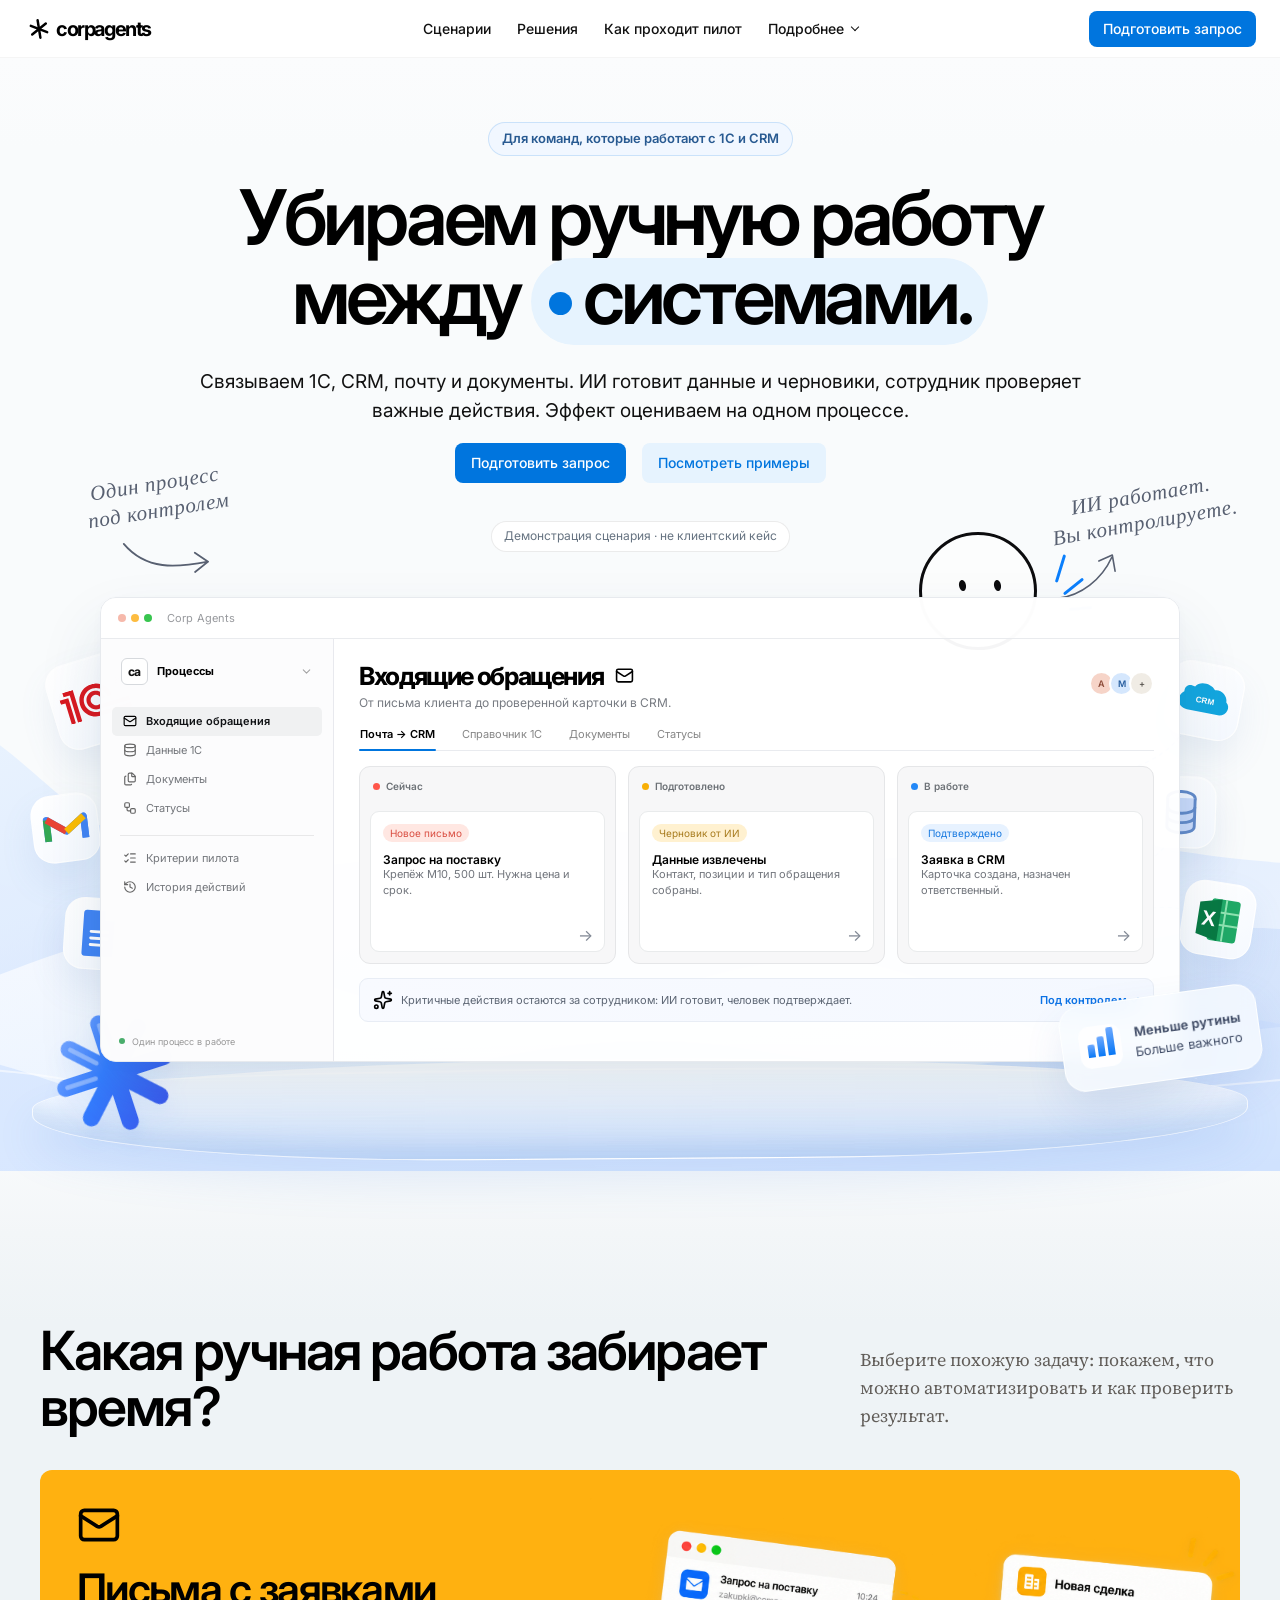
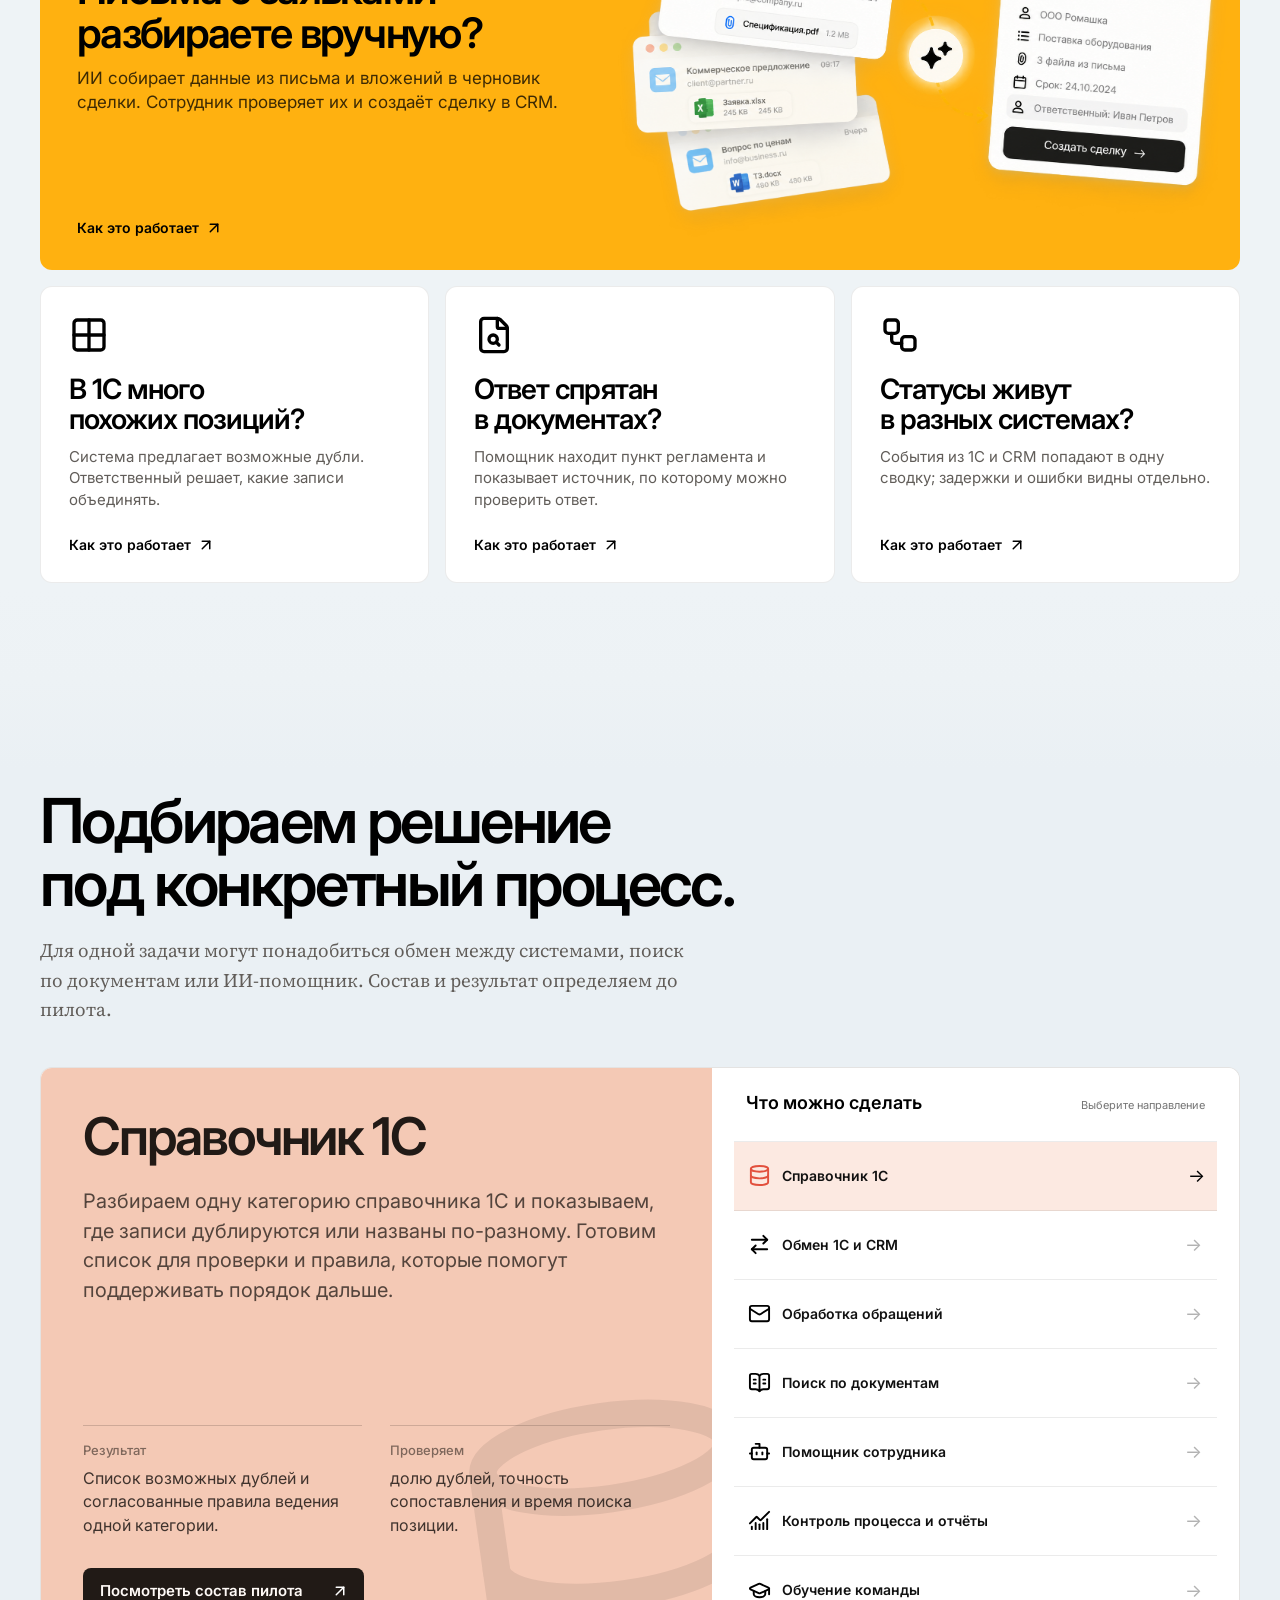
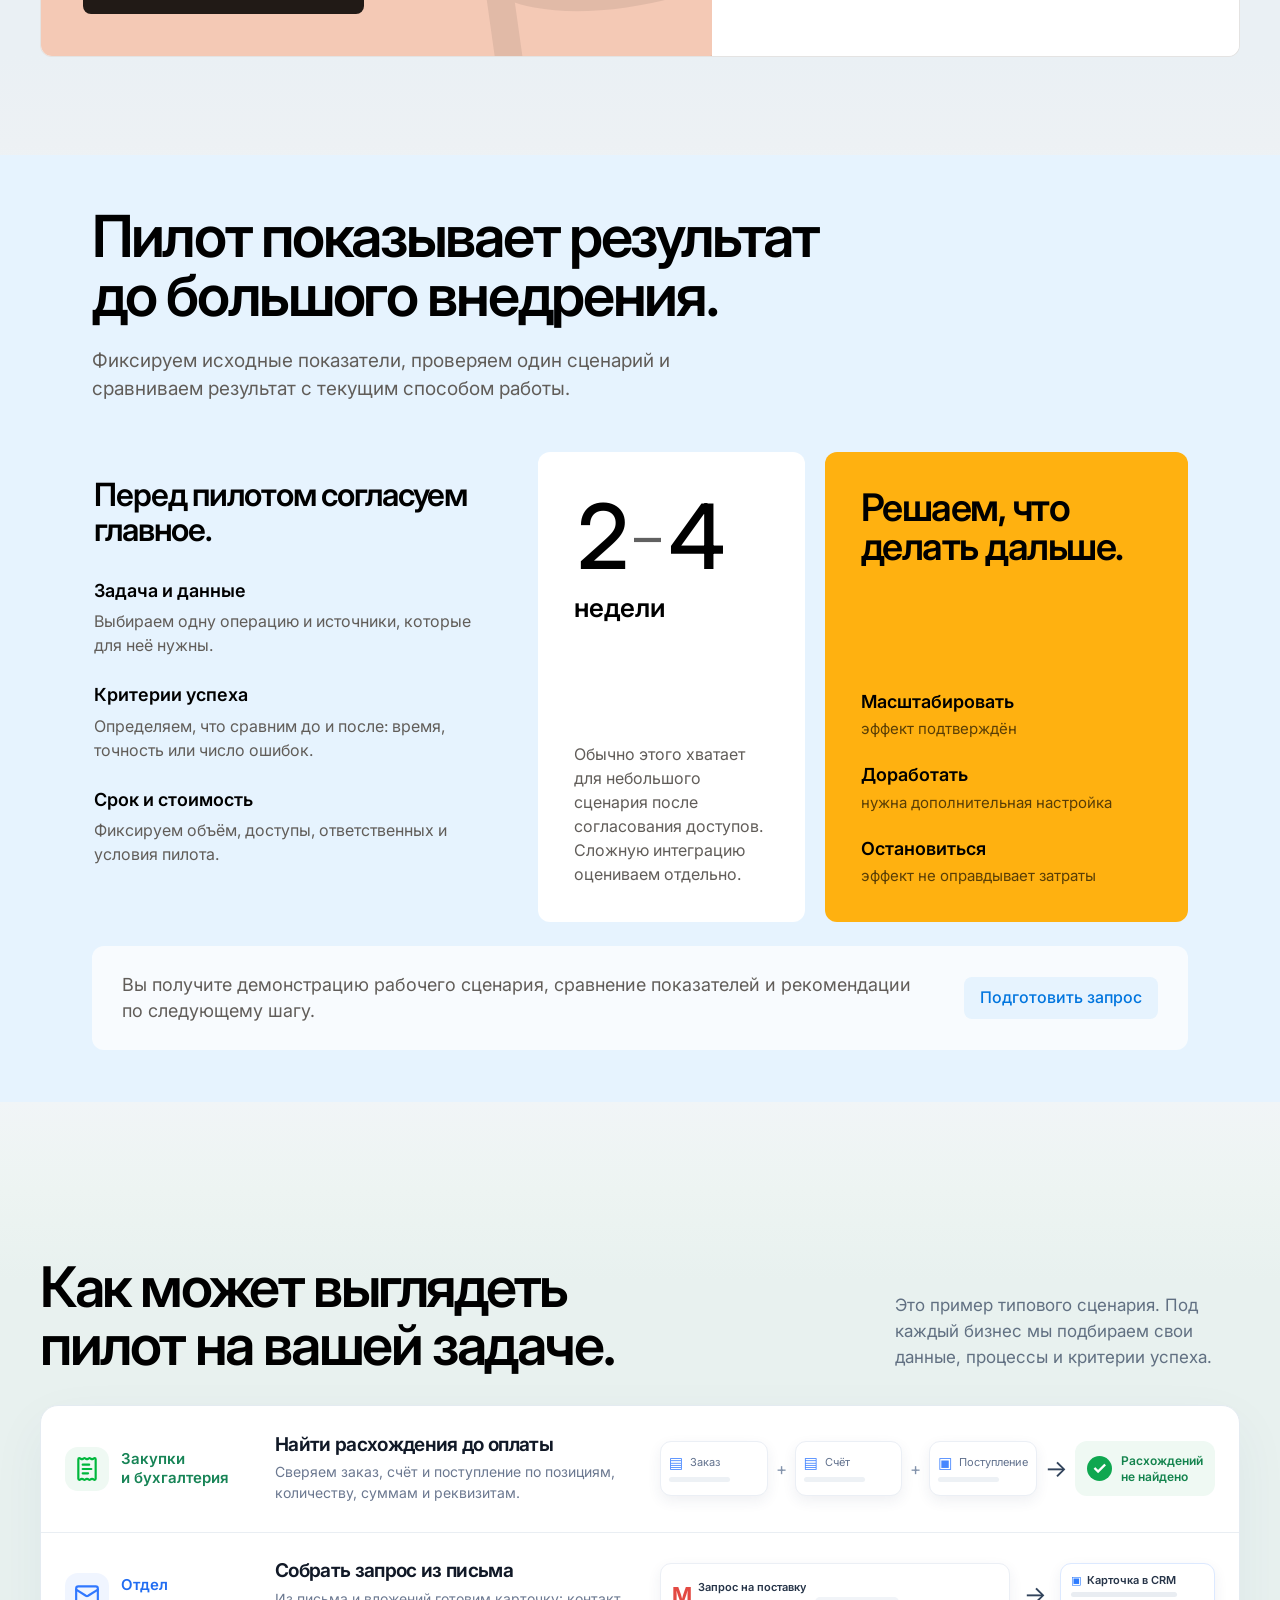
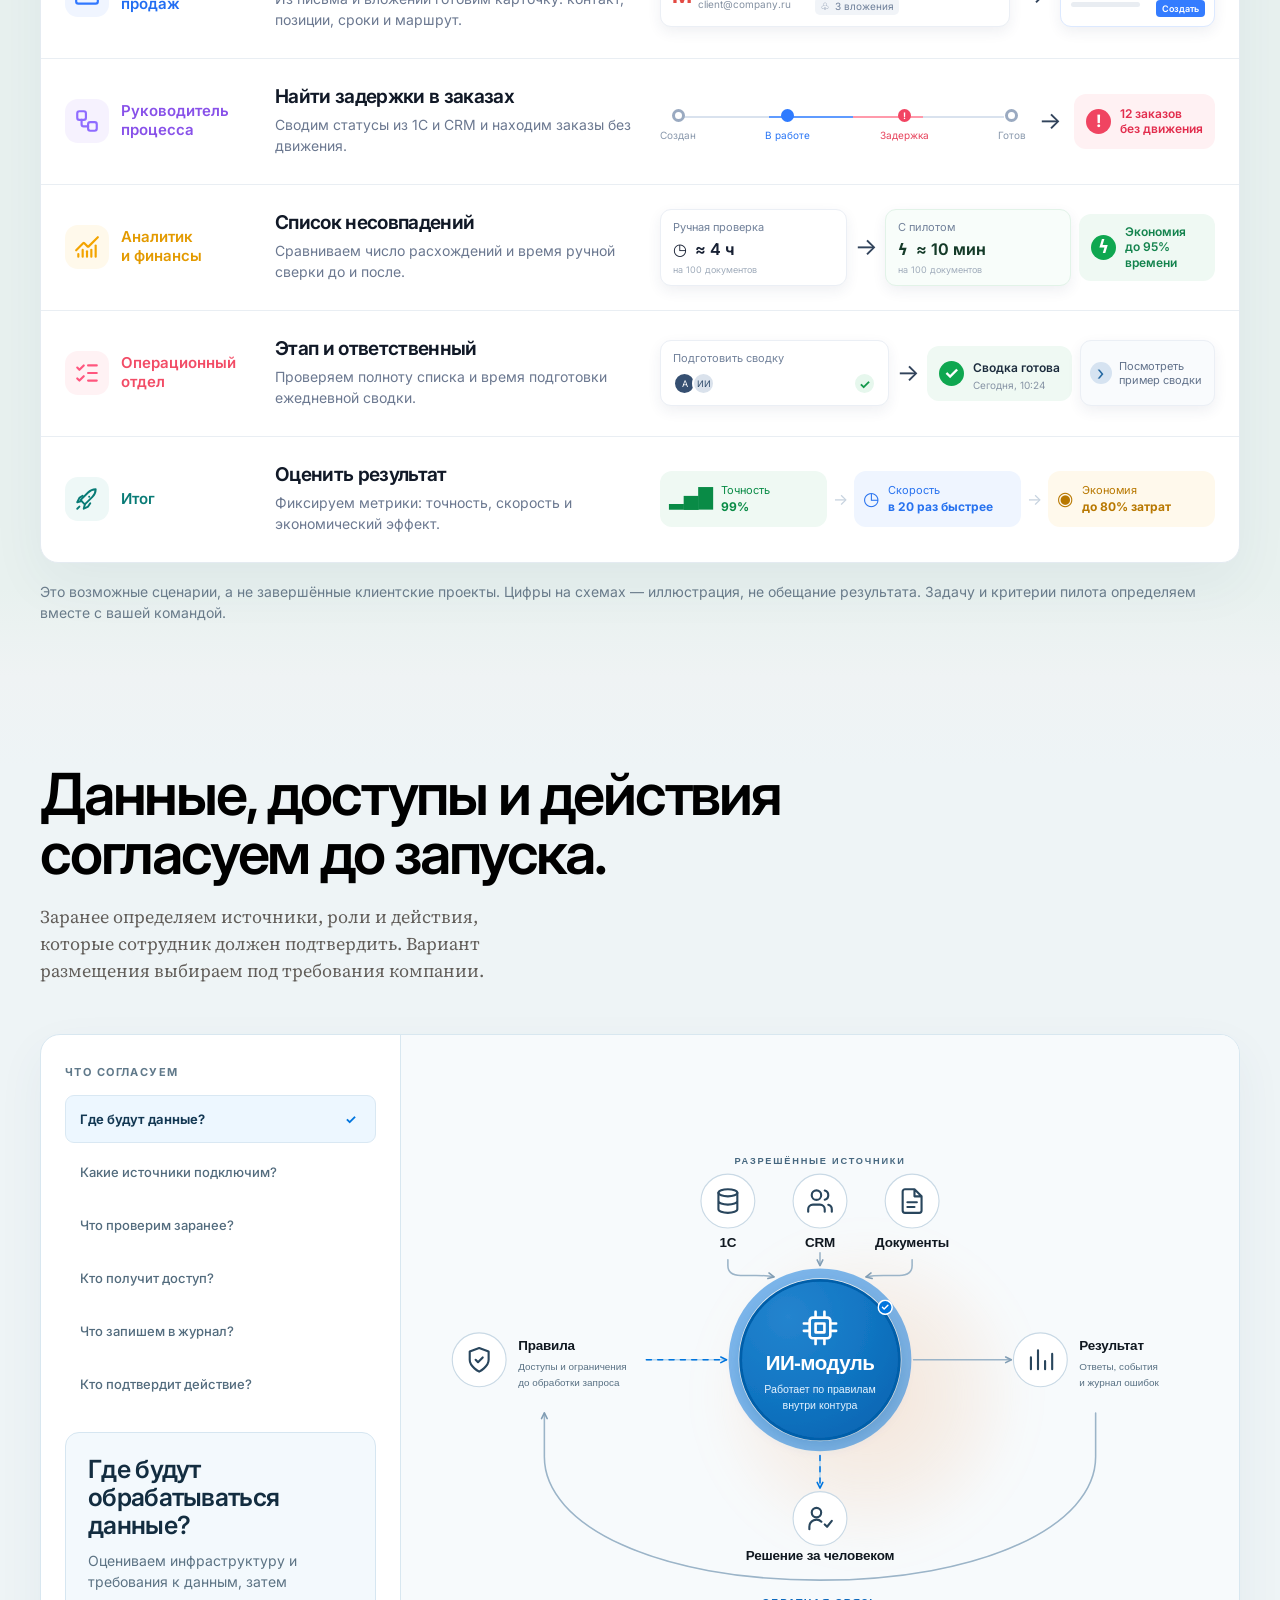
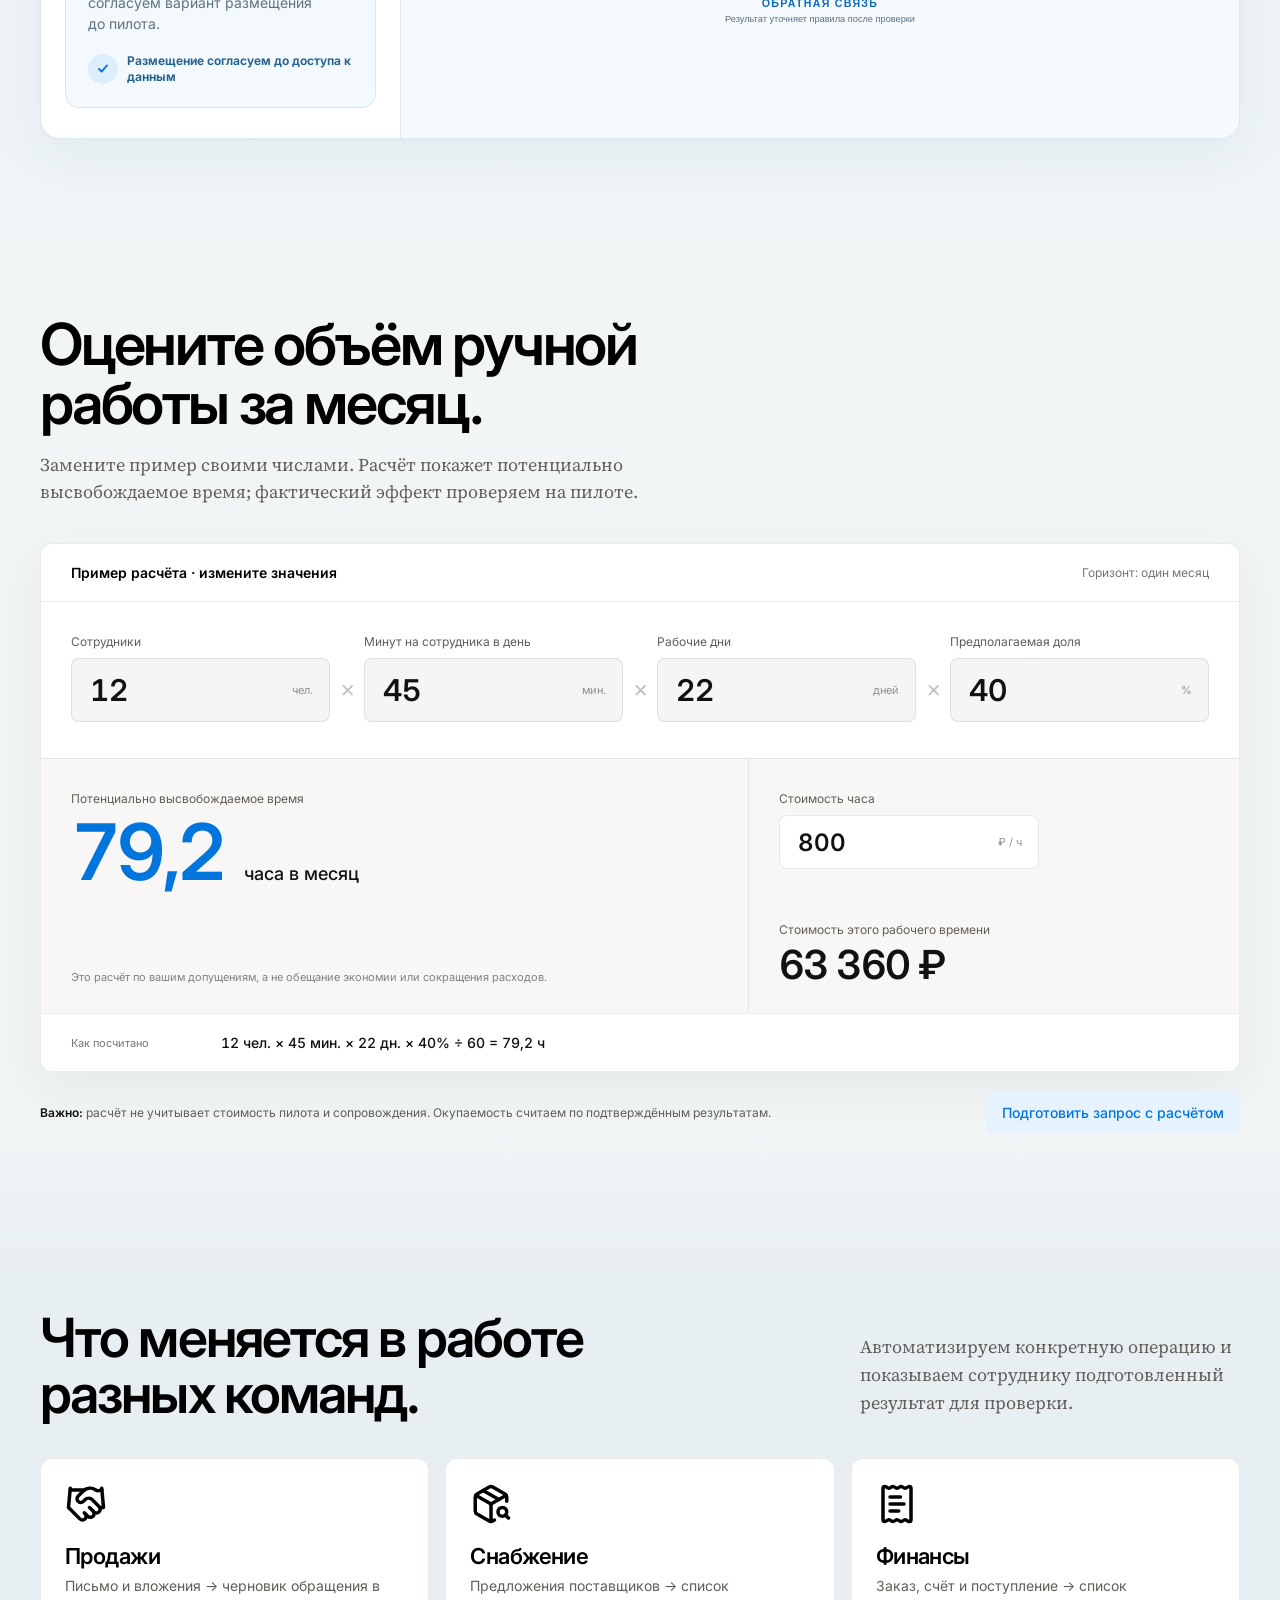
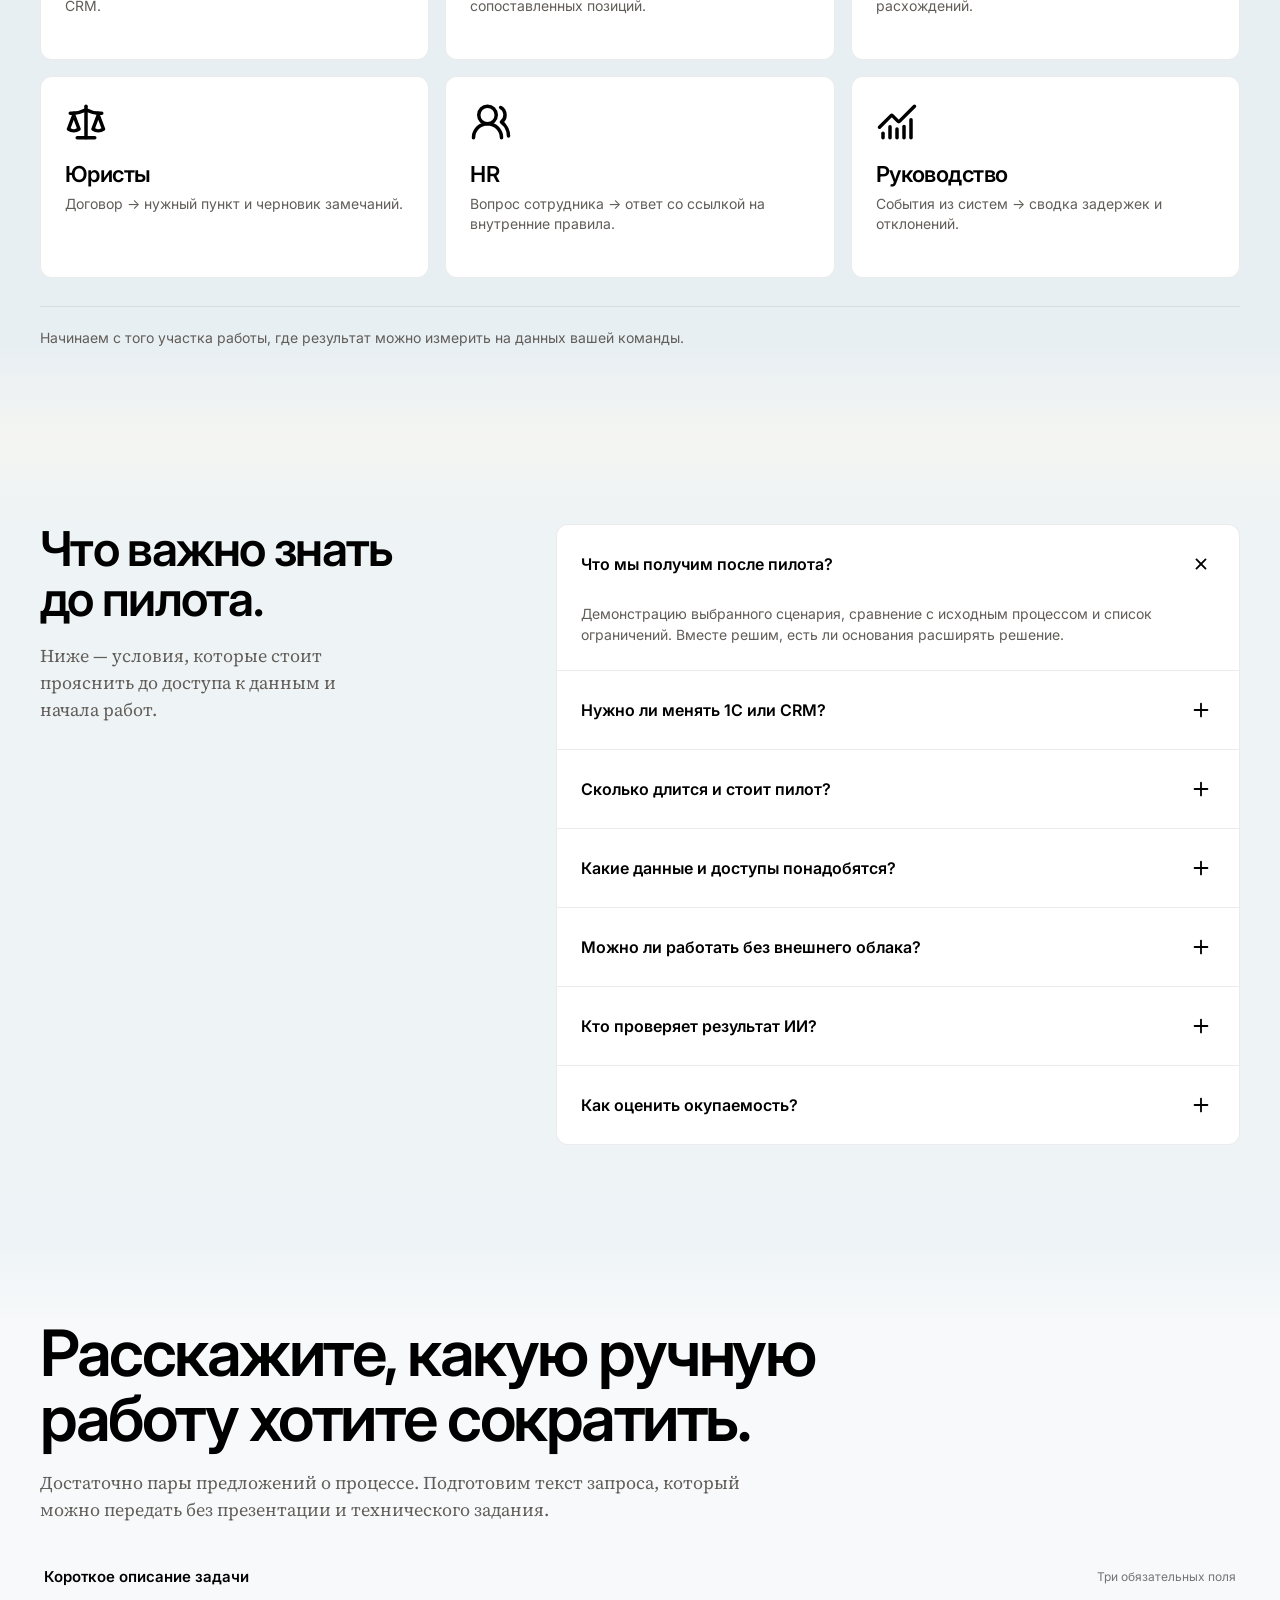
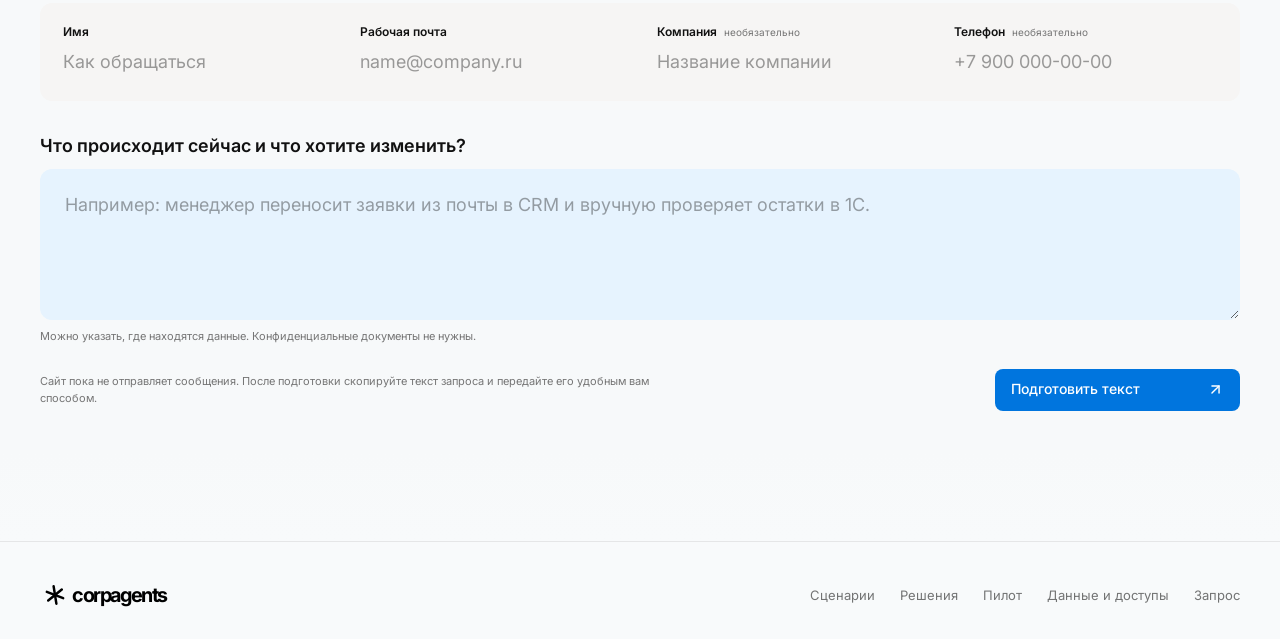
==== commit b061816f: "feat: refresh pilot examples and site visuals" ====
--- a/index.html
+++ b/index.html
@@ -10,11 +10,11 @@
     <link rel="preconnect" href="https://fonts.googleapis.com" />
     <link rel="preconnect" href="https://fonts.gstatic.com" crossorigin />
     <link href="https://fonts.googleapis.com/css2?family=Inter:wght@400;500;600;700&family=Source+Serif+4:wght@400&display=swap" rel="stylesheet" />
-    <link rel="stylesheet" href="./styles.css?v=3" />
-    <link rel="stylesheet" href="./sections.css?v=28" />
+    <link rel="stylesheet" href="./styles.css?v=10" />
+    <link rel="stylesheet" href="./sections.css?v=36" />
     <link rel="stylesheet" href="./Hero%20block/styles.css" />
     <link rel="stylesheet" href="./hero-adaptation.css?v=8" />
-    <script src="./script.js?v=4" defer></script>
+    <script src="./script.js?v=5" defer></script>
     <script src="./remaining.js?v=14" defer></script>
   </head>
   <body>
@@ -133,9 +133,9 @@
         <div class="container">
           <div class="section-heading"><div><h2 id="scenarios-title">Какая ручная работа забирает время?</h2></div><p>Выберите похожую задачу: покажем, что можно автоматизировать и как проверить результат.</p></div>
           <div class="scenario-grid">
-            <button class="scenario-card scenario-card-featured card-yellow" type="button" data-scenario="inbox" aria-label="Подробнее: обращения теряются в почте">
-              <span class="scenario-feature-copy"><span class="card-top"><span class="card-symbol" aria-hidden="true"><img src="./icons/mail.svg" alt="" /></span></span><span class="card-content"><strong>Обращения теряются<br />в почте?</strong><span>Из письма и вложений готовится черновик в CRM. Сотрудник проверяет данные и назначает ответственного.</span></span><span class="card-bottom"><span class="card-link">Как это работает <img src="./icons/arrow-up-right.svg" alt="" aria-hidden="true" /></span></span></span>
-              <svg class="scenario-feature-art" xmlns="http://www.w3.org/2000/svg" viewBox="0 0 390 220" fill="none" aria-hidden="true" focusable="false"><g transform="rotate(-5 91 103)"><rect x="13" y="35" width="154" height="137" rx="11" fill="#fff" stroke="#111" stroke-opacity=".12"/><rect x="33" y="55" width="114" height="55" rx="7" fill="#F6F5F4"/><path d="M49 69h82v29H49zM49 70l41 25 41-25" stroke="#111" stroke-width="2" stroke-linecap="round" stroke-linejoin="round"/><path d="M34 126h86M34 141h62" stroke="#111" stroke-opacity=".23" stroke-width="6" stroke-linecap="round"/></g><path d="M176 106h37m-11-11 11 11-11 11" stroke="#111" stroke-width="2.5" stroke-linecap="round" stroke-linejoin="round"/><g transform="rotate(4 296 106)"><rect x="224" y="19" width="151" height="166" rx="11" fill="#fff" stroke="#111" stroke-opacity=".12"/><rect x="245" y="40" width="48" height="8" rx="4" fill="#111" fill-opacity=".2"/><circle cx="252" cy="72" r="9" fill="#E6F3FE"/><circle cx="252" cy="103" r="9" fill="#E6F3FE"/><circle cx="252" cy="134" r="9" fill="#E6F3FE"/><path d="m248 72 3 3 5-6m-8 34 3 3 5-6m-8 34 3 3 5-6" stroke="#0075DE" stroke-width="2.5" stroke-linecap="round" stroke-linejoin="round"/><path d="M277 72h72m-72 31h54m-54 31h65" stroke="#111" stroke-opacity=".28" stroke-width="7" stroke-linecap="round"/></g></svg>
+            <button class="scenario-card scenario-card-featured card-yellow" type="button" data-scenario="inbox" aria-label="Подробнее: письма с заявками разбираете вручную">
+              <span class="scenario-feature-copy"><span class="card-top"><span class="card-symbol" aria-hidden="true"><img src="./icons/mail.svg" alt="" /></span></span><span class="card-content"><strong>Письма с заявками<br />разбираете вручную?</strong><span>ИИ собирает данные из письма и вложений в черновик сделки. Сотрудник проверяет их и создаёт сделку в CRM.</span></span><span class="card-bottom"><span class="card-link">Как это работает <img src="./icons/arrow-up-right.svg" alt="" aria-hidden="true" /></span></span></span>
+              <img class="scenario-feature-art" src="./assets/inbox-to-crm.png" width="1733" height="907" alt="" aria-hidden="true" decoding="async" />
             </button>
             <button class="scenario-card card-white" type="button" data-scenario="catalog" aria-label="Подробнее: дубли в 1С"><span class="card-top"><span class="card-symbol" aria-hidden="true"><img src="./icons/grid-2x2.svg" alt="" /></span></span><span class="card-content"><strong>В 1С много<br />похожих позиций?</strong><span>Система предлагает возможные дубли. Ответственный решает, какие записи объединять.</span></span><span class="card-bottom"><span class="card-link">Как это работает <img src="./icons/arrow-up-right.svg" alt="" aria-hidden="true" /></span></span></button>
             <button class="scenario-card card-white" type="button" data-scenario="knowledge" aria-label="Подробнее: поиск по документам"><span class="card-top"><span class="card-symbol" aria-hidden="true"><img src="./icons/file-search.svg" alt="" /></span></span><span class="card-content"><strong>Ответ спрятан<br />в документах?</strong><span>Помощник находит пункт регламента и показывает источник, по которому можно проверить ответ.</span></span><span class="card-bottom"><span class="card-link">Как это работает <img src="./icons/arrow-up-right.svg" alt="" aria-hidden="true" /></span></span></button>
@@ -190,24 +190,20 @@
                 <li><strong>Срок и стоимость</strong><p>Фиксируем объём, доступы, ответственных и условия пилота.</p></li>
               </ul>
             </div>
-            <article class="process-pilot">
-              <p class="process-pilot-label">Ограниченный пилот</p>
-              <div class="process-duration"><strong>2–4</strong><span>недели</span></div>
-              <p>Ориентир для небольшого сценария после согласования доступов.</p>
-              <p class="process-pilot-note">Срок сложной интеграции рассчитываем отдельно.</p>
+            <article class="process-pilot" aria-label="Срок пилота">
+              <div class="process-duration"><strong>2<span class="process-duration-separator">–</span>4</strong><span>недели</span></div>
+              <p>Обычно этого хватает для небольшого сценария после согласования доступов. Сложную интеграцию оцениваем отдельно.</p>
             </article>
             <article class="process-decision">
-              <p class="process-decision-label">На выходе: демонстрация и сравнение показателей</p>
               <h3>Решаем, что делать дальше.</h3>
               <div class="process-options">
                 <div><strong>Масштабировать</strong><span>эффект подтверждён</span></div>
                 <div><strong>Доработать</strong><span>нужна дополнительная настройка</span></div>
                 <div><strong>Остановиться</strong><span>эффект не оправдывает затраты</span></div>
               </div>
-              <p class="process-decision-note">Решение о внедрении принимаем по итогам измерений.</p>
-            </article>
-          </div>
-          <div class="process-outcome"><div><strong>Что вы получаете после пилота</strong><p>Демонстрацию рабочего сценария, сравнение показателей с исходным процессом, ограничения и рекомендации для следующего шага.</p></div><a class="button button-ghost" href="#contact">Подготовить запрос</a></div>
+            </article>
+          </div>
+          <div class="process-outcome"><p>Вы получите демонстрацию рабочего сценария, сравнение показателей и рекомендации по следующему шагу.</p><a class="button button-ghost" href="#contact">Подготовить запрос</a></div>
         </div>
       </section>
 
@@ -215,47 +211,66 @@
         <div class="container">
           <div class="cases-intro">
             <h2 id="cases-title">Как может выглядеть<br />пилот на вашей задаче.</h2>
-            <p>Три примера показывают исходную работу, результат и показатели для проверки. Это возможные сценарии, а не завершённые клиентские проекты.</p>
-          </div>
-          <div class="case-accordion">
-            <details class="case-item" name="case-start" open>
-              <summary>
-                <span class="case-source"><span class="case-icon" aria-hidden="true"><img src="./icons/receipt-text.svg" alt="" /></span><span>Закупки и бухгалтерия</span></span>
-                <span class="case-task"><strong>Найти расхождения до оплаты</strong><small>Заказ, счёт и поступление сверяются между собой</small></span>
-                <span class="case-result"><small>На выходе</small><strong>Список несовпадений</strong></span>
-                <span class="case-toggle" aria-hidden="true"><img src="./icons/chevron-down.svg" alt="" /></span>
-              </summary>
-              <div class="case-detail">
-                <div class="case-example"><span>Что делает пилот</span><p>Сравнивает позиции, количество, суммы и реквизиты в трёх документах.</p></div>
-                <div class="case-check"><span>Как оцениваем</span><p>Число найденных расхождений и время ручной сверки до и после.</p></div>
-              </div>
-            </details>
-            <details class="case-item" name="case-start">
-              <summary>
-                <span class="case-source"><span class="case-icon" aria-hidden="true"><img src="./icons/mail.svg" alt="" /></span><span>Отдел продаж</span></span>
-                <span class="case-task"><strong>Собрать запрос клиента в задачу</strong><small>Письмо и вложения превращаются в заполненную карточку</small></span>
-                <span class="case-result"><small>На выходе</small><strong>Черновик в CRM</strong></span>
-                <span class="case-toggle" aria-hidden="true"><img src="./icons/chevron-down.svg" alt="" /></span>
-              </summary>
-              <div class="case-detail">
-                <div class="case-example"><span>Что делает пилот</span><p>Извлекает контакт, позиции и сроки, затем предлагает маршрут обработки.</p></div>
-                <div class="case-check"><span>Как оцениваем</span><p>Полноту карточки, точность маршрута и время регистрации обращения.</p></div>
-              </div>
-            </details>
-            <details class="case-item" name="case-start">
-              <summary>
-                <span class="case-source"><span class="case-icon" aria-hidden="true"><img src="./icons/workflow.svg" alt="" /></span><span>Руководитель процесса</span></span>
-                <span class="case-task"><strong>Показать, где работа остановилась</strong><small>Статусы из 1С и CRM собираются в один список</small></span>
-                <span class="case-result"><small>На выходе</small><strong>Этап задержки и ответственный</strong></span>
-                <span class="case-toggle" aria-hidden="true"><img src="./icons/chevron-down.svg" alt="" /></span>
-              </summary>
-              <div class="case-detail">
-                <div class="case-example"><span>Что делает пилот</span><p>Находит заказы без движения и показывает этап задержки. Причину указываем, если она есть в данных.</p></div>
-                <div class="case-check"><span>Как оцениваем</span><p>Полноту списка отклонений и скорость подготовки ежедневной сводки.</p></div>
-              </div>
-            </details>
-          </div>
-          <p class="cases-note">Конкретную задачу и критерии пилота определяем вместе с вашей командой.</p>
+            <p>Это пример типового сценария. Под каждый бизнес мы подбираем свои данные, процессы и критерии успеха.</p>
+          </div>
+          <div class="case-list">
+            <article class="case-item case-item--green">
+              <div class="case-source"><span class="case-source-icon"><img src="./icons/receipt-text.svg" alt="" /></span><span>Закупки<br />и бухгалтерия</span></div>
+              <div class="case-task"><h3>Найти расхождения до оплаты</h3><p>Сверяем заказ, счёт и поступление по позициям, количеству, суммам и реквизитам.</p></div>
+              <div class="case-flow case-flow--documents" aria-label="Заказ, счёт и поступление проверяются на расхождения">
+                <div class="case-document"><span class="case-document-icon">▤</span><span>Заказ</span><i></i></div><span class="case-operator" aria-hidden="true">+</span>
+                <div class="case-document"><span class="case-document-icon">▤</span><span>Счёт</span><i></i></div><span class="case-operator" aria-hidden="true">+</span>
+                <div class="case-document"><span class="case-document-icon">▣</span><span>Поступление</span><i></i></div><span class="case-arrow" aria-hidden="true">→</span>
+                <div class="case-outcome case-outcome--success"><span class="case-status-icon">✓</span><strong>Расхождений<br />не найдено</strong></div>
+              </div>
+            </article>
+            <article class="case-item case-item--blue">
+              <div class="case-source"><span class="case-source-icon"><img src="./icons/mail.svg" alt="" /></span><span>Отдел<br />продаж</span></div>
+              <div class="case-task"><h3>Собрать запрос из письма</h3><p>Из письма и вложений готовим карточку: контакт, позиции, сроки и маршрут.</p></div>
+              <div class="case-flow case-flow--mail" aria-label="Запрос из письма превращается в черновик карточки CRM">
+                <div class="case-mail-card"><span class="case-mail-mark" aria-hidden="true">M</span><span class="case-mail-copy"><strong>Запрос на поставку</strong><small>client@company.ru</small></span><span class="case-attachments">♧&nbsp; 3 вложения</span></div>
+                <span class="case-arrow" aria-hidden="true">→</span>
+                <div class="case-crm-card"><span class="case-crm-title"><span class="case-crm-icon">▣</span> Карточка в CRM</span><span class="case-skeleton case-skeleton--long"></span><span class="case-skeleton"></span><span class="case-crm-create">Создать</span></div>
+              </div>
+            </article>
+            <article class="case-item case-item--violet">
+              <div class="case-source"><span class="case-source-icon"><img src="./icons/workflow.svg" alt="" /></span><span>Руководитель<br />процесса</span></div>
+              <div class="case-task"><h3>Найти задержки в заказах</h3><p>Сводим статусы из 1С и CRM и находим заказы без движения.</p></div>
+              <div class="case-flow case-flow--status" aria-label="Этапы заказа: создан, в работе, задержка, готов. Найдено 12 заказов без движения">
+                <div class="case-timeline"><span class="case-timeline-line"></span><span class="case-stage"><i></i>Создан</span><span class="case-stage case-stage--active"><i></i>В работе</span><span class="case-stage case-stage--delay"><i>!</i>Задержка</span><span class="case-stage"><i></i>Готов</span></div>
+                <span class="case-arrow" aria-hidden="true">→</span>
+                <div class="case-outcome case-outcome--alert"><span class="case-status-icon">!</span><strong>12 заказов<br />без движения</strong></div>
+              </div>
+            </article>
+            <article class="case-item case-item--amber">
+              <div class="case-source"><span class="case-source-icon"><img src="./icons/chart-no-axes-combined.svg" alt="" /></span><span>Аналитик<br />и финансы</span></div>
+              <div class="case-task"><h3>Список несовпадений</h3><p>Сравниваем число расхождений и время ручной сверки до и после.</p></div>
+              <div class="case-flow case-flow--compare" aria-label="На 100 документов: ручная проверка около 4 часов, с пилотом около 10 минут, возможная экономия до 95 процентов времени">
+                <div class="case-time-card"><span>Ручная проверка</span><strong>◷&nbsp; ≈ 4 ч</strong><small>на 100 документов</small></div><span class="case-arrow" aria-hidden="true">→</span>
+                <div class="case-time-card case-time-card--pilot"><span>С пилотом</span><strong>ϟ&nbsp; ≈ 10 мин</strong><small>на 100 документов</small></div>
+                <div class="case-outcome case-outcome--success"><span class="case-status-icon">ϟ</span><strong>Экономия<br />до 95% времени</strong></div>
+              </div>
+            </article>
+            <article class="case-item case-item--coral">
+              <div class="case-source"><span class="case-source-icon"><img src="./icons/list-checks.svg" alt="" /></span><span>Операционный<br />отдел</span></div>
+              <div class="case-task"><h3>Этап и ответственный</h3><p>Проверяем полноту списка и время подготовки ежедневной сводки.</p></div>
+              <div class="case-flow case-flow--summary" aria-label="Сотрудник готовит сводку, затем проверяет готовый результат">
+                <div class="case-summary-task"><span>Подготовить сводку</span><span class="case-people"><i>А</i><i>ИИ</i><b>✓</b></span></div><span class="case-arrow" aria-hidden="true">→</span>
+                <div class="case-outcome case-outcome--success"><span class="case-status-icon">✓</span><span><strong>Сводка готова</strong><small>Сегодня, 10:24</small></span></div>
+                <details class="case-preview"><summary><span class="case-preview-icon">›</span>Посмотреть<br />пример сводки</summary><div class="case-preview-panel"><strong>Ежедневная сводка</strong><p>12 заказов без движения. Для каждого указаны текущий этап, ответственный и срок следующего действия.</p><span>Пример формата · данные условные</span></div></details>
+              </div>
+            </article>
+            <article class="case-item case-item--teal">
+              <div class="case-source"><span class="case-source-icon"><svg viewBox="0 0 24 24" fill="none" stroke="currentColor" stroke-width="1.8" stroke-linecap="round" stroke-linejoin="round" aria-hidden="true"><path d="m7 14 3 3 7-7c2-2 3-5 3-7-2 0-5 1-7 3l-7 7Z" /><path d="m7 14-4 1 2-4 3-2m2 8-1 4 4-2 2-3M14 10h.01M5 19l-2 2" /></svg></span><span>Итог</span></div>
+              <div class="case-task"><h3>Оценить результат</h3><p>Фиксируем метрики: точность, скорость и экономический эффект.</p></div>
+              <div class="case-flow case-flow--metrics" aria-label="Пример метрик пилота: точность 99 процентов, скорость в 20 раз выше, экономия до 80 процентов затрат">
+                <div class="case-metric case-metric--accuracy"><span class="case-metric-glyph">▂▅█</span><span>Точность<strong>99%</strong></span></div><span class="case-metric-arrow" aria-hidden="true">→</span>
+                <div class="case-metric case-metric--speed"><span class="case-metric-glyph">◷</span><span>Скорость<strong>в 20 раз быстрее</strong></span></div><span class="case-metric-arrow" aria-hidden="true">→</span>
+                <div class="case-metric case-metric--savings"><span class="case-metric-glyph">◉</span><span>Экономия<strong>до 80% затрат</strong></span></div>
+              </div>
+            </article>
+          </div>
+          <p class="cases-note">Это возможные сценарии, а не завершённые клиентские проекты. Цифры на схемах — иллюстрация, не обещание результата. Задачу и критерии пилота определяем вместе с вашей командой.</p>
         </div>
       </section>
 
@@ -288,7 +303,7 @@
 
             <div class="security-canvas">
               <div class="security-svg-wrap" id="security-svg-wrap" aria-busy="true">
-                <object class="security-svg" id="security-svg" type="image/svg+xml" data="./assets/ai-system-interactive.svg?v=12" aria-label="Интерактивная схема согласованного контура ИИ">
+                <object class="security-svg" id="security-svg" type="image/svg+xml" data="./assets/ai-system-interactive.svg?v=13" aria-label="Интерактивная схема согласованного контура ИИ">
                   <img src="./assets/ai-control-loop.png" alt="Согласованные источники передают данные ИИ-модулю. Правила ограничивают обработку, человек подтверждает критические действия, а результат возвращается в контур." />
                 </object>
                 <p class="security-load-status" id="security-load-status" role="status">Загружаем схему…</p>
@@ -421,13 +436,13 @@
     <dialog class="info-dialog" id="scenario-dialog" aria-labelledby="scenario-dialog-title">
       <button type="button" class="dialog-close" aria-label="Закрыть окно" data-close-dialog><img src="./icons/x.svg" alt="" aria-hidden="true" /></button>
       <div class="dialog-content">
-        <h2 id="scenario-dialog-title">Обращения теряются в почте</h2>
-        <p class="dialog-intro" id="dialog-intro">Выбираем один входящий ящик и согласованные типы писем.</p>
+        <h2 id="scenario-dialog-title">Письма с заявками разбираете вручную</h2>
+        <p class="dialog-intro" id="dialog-intro">Выбираем один входящий ящик и согласованные типы заявок.</p>
         <div class="dialog-compare">
-          <div><span>Сейчас</span><p id="dialog-before">Менеджер переносит данные вручную.</p></div>
-          <div><span>На пилоте</span><p id="dialog-after">ИИ готовит карточку, сотрудник проверяет.</p></div>
-        </div>
-        <div class="dialog-measure"><span>Что проверяем</span><p id="dialog-metric">Время регистрации и полноту карточки.</p></div>
+          <div><span>Сейчас</span><p id="dialog-before">Менеджер вручную переносит данные из письма в карточку сделки.</p></div>
+          <div><span>На пилоте</span><p id="dialog-after">ИИ готовит черновик сделки, сотрудник проверяет данные.</p></div>
+        </div>
+        <div class="dialog-measure"><span>Что проверяем</span><p id="dialog-metric">Время создания сделки и полноту карточки.</p></div>
         <a class="button button-primary dialog-next" href="#contact" data-scenario-contact data-close-dialog>Подготовить запрос по этой задаче</a>
       </div>
     </dialog>
--- a/styles.css
+++ b/styles.css
@@ -138,16 +138,16 @@
 .board-note { display: flex; align-items: center; gap: 7px; margin-top: 13px; color: var(--color-graphite); font-size: 10px; }
 .board-note-icon img { display: block; width: 16px; height: 16px; }
 
-.scenarios { padding: 90px 0 96px; }
+.scenarios { overflow-x: clip; padding: 90px 0 96px; }
 .section-heading { display: flex; align-items: end; justify-content: space-between; gap: 50px; margin-bottom: 35px; }
-.section-heading h2 { font-size: 54px; font-weight: 600; line-height: 1.04; letter-spacing: -1.9px; }
+.section-heading h2 { max-width: 760px; font-size: 54px; font-weight: 600; line-height: 1.04; letter-spacing: -1.9px; }
 .section-heading > p { max-width: 380px; padding-bottom: 5px; color: var(--color-graphite); font: 400 18px/1.56 var(--font-lyon-text); }
 .scenario-grid { display: grid; grid-template-columns: repeat(3, minmax(0, 1fr)); gap: 16px; }
 .scenario-card { display: flex; flex-direction: column; min-width: 0; min-height: 292px; padding: 28px; border: var(--hairline); border-radius: var(--radius-cards); background: var(--color-pure-white); color: var(--color-ink-black); text-align: left; transition: border-color .2s ease, background-color .2s ease; }
 .scenario-card:hover { border-color: rgba(0,0,0,.24); }
-.scenario-card-featured { grid-column: 1 / -1; display: grid; grid-template-columns: minmax(0, 1.1fr) minmax(0, .9fr); align-items: center; min-height: 316px; padding: 32px 36px; border-color: transparent; background: var(--color-marigold); }
+.scenario-card-featured { position: relative; grid-column: 1 / -1; display: grid; grid-template-columns: repeat(2, minmax(0, 1fr)); align-items: center; min-height: 400px; padding: 32px 36px; border-color: transparent; background: var(--color-marigold); }
 .scenario-card-featured:hover { border-color: transparent; background: #ffc039; }
-.scenario-feature-copy { display: flex; flex-direction: column; align-items: flex-start; height: 100%; }
+.scenario-feature-copy { position: relative; z-index: 1; display: flex; flex-direction: column; align-items: flex-start; height: 100%; }
 .card-top, .card-bottom { display: flex; align-items: center; justify-content: flex-start; width: 100%; }
 .card-symbol { display: grid; place-items: center; width: 40px; height: 40px; }
 .card-symbol img { display: block; width: 40px; height: 40px; }
@@ -158,7 +158,7 @@
 .scenario-card-featured .card-content { margin-top: 20px; }
 .scenario-card-featured .card-content strong { font-size: 42px; line-height: 1.04; letter-spacing: -.04em; }
 .scenario-card-featured .card-content > span { max-width: 510px; color: rgba(0,0,0,.76); font-size: 17px; line-height: 1.45; }
-.scenario-feature-art { display: block; width: min(100%, 390px); height: auto; justify-self: center; }
+.scenario-feature-art { position: absolute; top: 50%; right: -10px; display: block; width: min(55%, 710px); height: auto; transform: translateY(-50%); }
 .card-bottom { margin-top: auto; padding-top: 25px; }
 .card-link { display: inline-flex; align-items: center; gap: 6px; color: var(--color-ink-black); font-size: 14px; font-weight: 600; line-height: 1.25; }
 .card-link > img { display: block; width: 18px; height: 18px; transition: transform .2s ease; }
@@ -192,9 +192,10 @@
   .workspace-main { padding-right: 18px; padding-left: 18px; }
   .board-tabs { gap: 11px; }
   .scenario-card { min-height: 306px; padding: 24px; }
-  .scenario-card-featured { min-height: 300px; padding: 28px 32px; }
+  .scenario-card-featured { min-height: 380px; padding: 28px 32px; }
+  .scenario-feature-art { width: min(53%, 650px); }
   .scenario-card-featured .card-content strong { font-size: 38px; }
-  .scenario-card-featured .card-content > span { font-size: 16px; }
+  .scenario-card-featured .card-content > span { max-width: 430px; font-size: 16px; }
   .scenario-card:not(.scenario-card-featured) .card-content strong { font-size: 25px; }
 }
 
--- a/sections.css
+++ b/sections.css
@@ -34,66 +34,129 @@
 .solution-index-arrow { color: rgba(0,0,0,.3); font-size: 18px; transition: color .2s ease, transform .2s ease; }
 .solution-index-item:hover .solution-index-arrow, .solution-index-item.is-active .solution-index-arrow { color: #000; transform: translateX(3px); }
 
-.process-section { padding-top: 10px; }
-.process-panel { padding: 52px; border-radius: var(--radius-cards); background: var(--color-sky-tint); }
+.process-section { overflow: clip; padding-top: 10px; }
+.process-panel { position: relative; isolation: isolate; padding: 52px; border-radius: var(--radius-cards); background: var(--color-sky-tint); }
+.process-panel::before { position: absolute; z-index: -1; top: 0; bottom: 0; left: 50%; width: 100vw; transform: translateX(-50%); background: var(--color-sky-tint); content: ''; }
 .process-intro { max-width: 900px; }
 .process-intro h2 { font-size: 58px; font-weight: 600; line-height: 1.02; letter-spacing: -2.3px; }
-.process-intro > p { max-width: 650px; margin-top: 20px; color: var(--color-graphite); font: 400 18px/1.55 var(--font-lyon-text); }
-.process-journey { display: grid; grid-template-columns: minmax(0, 1.18fr) minmax(245px, .7fr) minmax(290px, .92fr); gap: 14px; margin-top: 44px; }
-.process-setup { min-width: 0; padding: 24px 24px 0 2px; }
-.process-setup h3 { max-width: 430px; font-size: 30px; font-weight: 600; line-height: 1.08; letter-spacing: -.035em; }
-.process-setup-list { display: grid; gap: 0; margin: 30px 0 0; padding: 0; list-style: none; }
-.process-setup-list li { display: grid; grid-template-columns: minmax(120px, .75fr) minmax(0, 1.25fr); gap: 20px; padding: 16px 0; border-top: 1px solid rgba(0,0,0,.12); }
-.process-setup-list strong { font-size: 13px; font-weight: 600; line-height: 1.35; }
-.process-setup-list p { color: var(--color-graphite); font-size: 12px; line-height: 1.47; }
-.process-pilot, .process-decision { display: flex; flex-direction: column; min-width: 0; min-height: 386px; padding: 28px; border-radius: var(--radius-cards); }
+.process-intro > p { max-width: 690px; margin-top: 22px; color: var(--color-graphite); font: 400 19px/1.5 var(--font-notioninter); }
+.process-journey { display: grid; grid-template-columns: minmax(0, 1.15fr) minmax(245px, .72fr) minmax(290px, .98fr); gap: 20px; margin-top: 48px; }
+.process-setup { min-width: 0; padding: 26px 28px 0 2px; }
+.process-setup h3 { max-width: 430px; font-size: 32px; font-weight: 600; line-height: 1.08; letter-spacing: -.035em; }
+.process-setup-list { display: grid; gap: 26px; margin: 32px 0 0; padding: 0; list-style: none; }
+.process-setup-list li { display: block; }
+.process-setup-list strong { display: block; font-size: 18px; font-weight: 600; line-height: 1.35; }
+.process-setup-list p { max-width: 380px; margin-top: 6px; color: var(--color-graphite); font-size: 16px; line-height: 1.5; }
+.process-pilot, .process-decision { display: flex; flex-direction: column; min-width: 0; min-height: 470px; padding: 36px; border-radius: var(--radius-cards); }
 .process-pilot { background: #fff; }
-.process-pilot-label, .process-decision-label { font-size: 12px; font-weight: 600; }
-.process-duration { display: flex; flex-direction: column; margin-top: 48px; }
-.process-duration strong { font-size: 82px; font-weight: 600; line-height: .8; letter-spacing: -.075em; }
-.process-duration span { margin-top: 16px; font-size: 21px; font-weight: 600; }
-.process-pilot > p:not(.process-pilot-label):not(.process-pilot-note) { margin-top: 22px; color: var(--color-graphite); font-size: 13px; line-height: 1.48; }
-.process-pilot-note { margin-top: auto; padding-top: 17px; border-top: var(--hairline); color: var(--color-stone); font-size: 11px; line-height: 1.45; }
+.process-duration { display: flex; flex-direction: column; margin-top: 4px; }
+.process-duration strong { display: flex; align-items: center; width: max-content; font-size: 90px; font-weight: 500; font-variant-numeric: lining-nums tabular-nums; line-height: 1; letter-spacing: -.05em; }
+.process-duration .process-duration-separator { margin: 0 .12em; color: rgba(0,0,0,.62); font-size: .6em; font-weight: 400; line-height: 1; letter-spacing: 0; }
+.process-duration > span { margin-top: 10px; font-size: 26px; font-weight: 600; line-height: 1.2; }
+.process-pilot > p { margin-top: auto; padding-top: 32px; color: var(--color-graphite); font-size: 16px; line-height: 1.5; }
 .process-decision { background: var(--color-marigold); }
-.process-decision h3 { max-width: 290px; margin-top: 28px; font-size: 34px; font-weight: 600; line-height: 1.04; letter-spacing: -.04em; }
-.process-options { margin-top: 29px; }
-.process-options > div { display: flex; align-items: baseline; justify-content: space-between; gap: 16px; padding: 12px 0; border-top: 1px solid rgba(0,0,0,.18); }
-.process-options strong { font-size: 13px; font-weight: 600; }
-.process-options span { max-width: 145px; color: rgba(0,0,0,.6); font-size: 10px; line-height: 1.35; text-align: right; }
-.process-decision-note { margin-top: auto; padding-top: 18px; color: rgba(0,0,0,.64); font-size: 11px; line-height: 1.45; }
-.process-outcome { display: flex; align-items: center; justify-content: space-between; gap: 28px; margin-top: 28px; padding: 21px 24px; border: 1px solid rgba(0,0,0,.1); border-radius: var(--radius-cards); background: rgba(255,255,255,.72); }
-.process-outcome strong { display: block; font-size: 15px; font-weight: 600; }
-.process-outcome p { max-width: 750px; margin-top: 6px; color: var(--color-graphite); font-size: 13px; line-height: 1.5; }
-.process-outcome .button { flex: none; }
-
-.cases-section { --case-accent: #28745f; --case-wash: #edf6f1; position: relative; padding: 70px 0 62px; background: var(--case-wash); }
-.cases-intro { max-width: 750px; margin-bottom: 36px; }
-.cases-intro h2 { font-size: 56px; font-weight: 600; line-height: 1.02; letter-spacing: -2.2px; }
-.cases-intro > p { max-width: 650px; margin-top: 19px; color: #52635e; font: 400 19px/1.5 var(--font-lyon-text); }
-.case-accordion { display: grid; gap: 6px; }
-.case-item { min-width: 0; }
-.case-item summary { display: grid; grid-template-columns: minmax(240px, .78fr) minmax(360px, 1.22fr) minmax(245px, .78fr) 34px; align-items: center; gap: 34px; min-height: 92px; padding: 15px 0; list-style: none; cursor: pointer; }
-.case-item summary::-webkit-details-marker { display: none; }
-.case-item summary:focus-visible { outline: 3px solid var(--color-notion-blue); outline-offset: -3px; }
-.case-source { display: flex; align-items: center; gap: 17px; min-width: 0; color: var(--case-accent); font-size: 15px; font-weight: 600; line-height: 1.3; }
-.case-source > span:last-child { min-width: 0; }
-.case-icon { display: block; flex: none; width: 46px; height: 46px; }
-.case-icon img { display: block; width: 46px; height: 46px; opacity: .84; }
-.case-task, .case-result { display: flex; flex-direction: column; min-width: 0; }
-.case-task strong { color: #173c32; font-size: 24px; font-weight: 600; line-height: 1.14; letter-spacing: -.03em; transition: color .2s ease; }
-.case-item summary:hover .case-task strong { color: var(--case-accent); }
-.case-task small { margin-top: 7px; color: #5b6e68; font-size: 15px; line-height: 1.4; }
-.case-result small { color: #6a7d77; font-size: 14px; line-height: 1.3; }
-.case-result strong { margin-top: 7px; color: #243b35; font-size: 18px; font-weight: 600; line-height: 1.3; }
-.case-toggle { display: grid; place-items: center; width: 34px; height: 34px; }
-.case-toggle img { display: block; width: 20px; height: 20px; opacity: .58; transition: transform .2s ease; }
-.case-item[open] .case-toggle img { transform: rotate(180deg); }
-.case-detail { display: grid; grid-template-columns: minmax(240px, .78fr) minmax(360px, 1.22fr) minmax(245px, .78fr) 34px; gap: 34px; padding: 0 0 24px; }
-.case-example { grid-column: 2; }
-.case-check { grid-column: 3; }
-.case-detail span { color: #60736d; font-size: 14px; font-weight: 600; line-height: 1.3; }
-.case-detail p { max-width: 420px; margin-top: 7px; color: #52635e; font-size: 16px; line-height: 1.5; }
-.cases-note { max-width: 700px; margin-top: 26px; color: #657771; font-size: 14px; line-height: 1.5; }
+.process-decision h3 { max-width: 340px; font-size: 38px; font-weight: 600; line-height: 1.04; letter-spacing: -.04em; }
+.process-options { display: grid; gap: 24px; margin-top: auto; padding-top: 42px; }
+.process-options > div { display: grid; gap: 5px; }
+.process-options strong { font-size: 18px; font-weight: 600; line-height: 1.3; }
+.process-options span { color: rgba(0,0,0,.65); font-size: 15px; line-height: 1.4; }
+.process-outcome { display: flex; align-items: center; justify-content: space-between; gap: 32px; margin-top: 24px; padding: 26px 30px; border-radius: var(--radius-cards); background: rgba(255,255,255,.72); }
+.process-outcome p { max-width: 850px; color: var(--color-graphite); font-size: 18px; line-height: 1.45; }
+.process-outcome .button { flex: none; font-size: 16px; }
+
+.cases-section { padding: 68px 0 54px; background: #f1f7fb; }
+.cases-intro { display: flex; align-items: end; justify-content: space-between; gap: 48px; margin-bottom: 30px; }
+.cases-intro h2 { flex: 0 1 770px; font-size: 56px; font-weight: 600; line-height: 1.04; letter-spacing: -2.4px; }
+.cases-intro p { flex: 0 1 345px; padding-bottom: 4px; color: #617082; font-size: 17px; line-height: 1.55; }
+.case-list { border: 1px solid #e4ebf1; border-radius: 18px; background: #fff; box-shadow: 0 20px 55px rgba(41, 73, 104, .055); }
+.case-item { --case-accent: #178456; --case-soft: #eff9f3; display: grid; grid-template-columns: minmax(190px, .65fr) minmax(270px, 1.25fr) minmax(540px, 1.9fr); align-items: center; gap: 20px; min-height: 126px; padding: 19px 24px; }
+.case-item + .case-item { border-top: 1px solid #e9eef3; }
+.case-item--blue { --case-accent: #216df2; --case-soft: #f0f5ff; }
+.case-item--violet { --case-accent: #8851e9; --case-soft: #f6f2fe; }
+.case-item--amber { --case-accent: #e39a00; --case-soft: #fff9eb; }
+.case-item--coral { --case-accent: #f24c66; --case-soft: #fff2f4; }
+.case-item--teal { --case-accent: #087b76; --case-soft: #eef8f7; }
+.case-source { display: flex; align-items: center; gap: 12px; min-width: 0; color: var(--case-accent); font-size: 15px; font-weight: 600; line-height: 1.25; }
+.case-source-icon { display: grid; flex: none; place-items: center; width: 44px; height: 44px; border-radius: 13px; background: var(--case-soft); }
+.case-source-icon img { width: 26px; height: 26px; filter: invert(43%) sepia(69%) saturate(1000%) hue-rotate(100deg); }
+.case-source-icon svg { width: 26px; height: 26px; }
+.case-item--blue .case-source-icon img { filter: invert(36%) sepia(79%) saturate(2290%) hue-rotate(208deg); }
+.case-item--violet .case-source-icon img { filter: invert(41%) sepia(64%) saturate(1614%) hue-rotate(228deg); }
+.case-item--amber .case-source-icon img { filter: invert(60%) sepia(85%) saturate(1342%) hue-rotate(4deg); }
+.case-item--coral .case-source-icon img { filter: invert(46%) sepia(90%) saturate(1708%) hue-rotate(314deg); }
+.case-task, .case-flow { min-width: 0; }
+.case-task h3 { color: #111927; font-size: 19px; font-weight: 650; line-height: 1.2; letter-spacing: -.035em; }
+.case-task p { max-width: 390px; margin-top: 6px; color: #6b7890; font-size: 14px; line-height: 1.48; }
+.case-flow { display: flex; align-items: center; gap: 8px; color: #263448; }
+.case-arrow { flex: none; color: #31435b; font-size: 24px; font-weight: 400; line-height: 1; }
+.case-operator { flex: none; color: #8393ab; font-size: 17px; }
+.case-document, .case-mail-card, .case-crm-card, .case-time-card, .case-summary-task, .case-preview { border: 1px solid #ebeff5; border-radius: 11px; background: #fff; box-shadow: 0 5px 14px rgba(35, 60, 95, .075); }
+.case-document { display: grid; grid-template-columns: 16px minmax(0, 1fr); align-content: center; column-gap: 5px; flex: 1 1 76px; min-width: 0; height: 55px; padding: 9px 8px; color: #61718d; font-size: 11px; white-space: nowrap; }
+.case-document-icon { color: #4686ff; font-size: 15px; line-height: 1; }
+.case-document i { grid-column: 1 / -1; width: 68%; height: 5px; margin-top: 7px; border-radius: 9px; background: #edf1f5; }
+.case-outcome { display: flex; flex: 0 0 auto; align-items: center; gap: 9px; min-width: 136px; min-height: 55px; padding: 10px 12px; border-radius: 12px; }
+.case-outcome strong { font-size: 12px; font-weight: 600; line-height: 1.3; }
+.case-outcome small { display: block; margin-top: 3px; color: #8794a5; font-size: 10px; }
+.case-outcome--success { background: #eff9f3; color: #13834d; }
+.case-outcome--alert { background: #fff1f3; color: #e22d4d; }
+.case-status-icon { display: grid; flex: none; place-items: center; width: 25px; height: 25px; border-radius: 50%; background: #0fa750; color: white; font-size: 17px; font-weight: 700; line-height: 1; }
+.case-outcome--alert .case-status-icon { background: #f04461; }
+.case-flow--mail { gap: 14px; }
+.case-mail-card { display: flex; flex: 1 1 230px; align-items: center; gap: 9px; min-width: 0; min-height: 64px; padding: 11px; }
+.case-mail-mark { flex: none; color: #e34a43; font-size: 22px; font-weight: 700; letter-spacing: -.12em; }
+.case-mail-copy { display: grid; gap: 4px; min-width: 0; }
+.case-mail-copy strong { overflow: hidden; font-size: 11px; font-weight: 600; text-overflow: ellipsis; white-space: nowrap; }
+.case-mail-copy small { overflow: hidden; color: #8491a2; font-size: 10px; text-overflow: ellipsis; white-space: nowrap; }
+.case-attachments { flex: none; align-self: end; padding: 3px 5px; border-radius: 5px; background: #f1f4f8; color: #6e7f99; font-size: 10px; white-space: nowrap; }
+.case-crm-card { position: relative; display: flex; flex: 0 1 155px; flex-direction: column; min-width: 125px; min-height: 64px; padding: 9px 10px; border-color: #dce9ff; }
+.case-crm-title { color: #263448; font-size: 11px; font-weight: 600; white-space: nowrap; }
+.case-crm-icon { margin-right: 3px; color: #2e7cff; }
+.case-skeleton { width: 52%; height: 5px; margin-top: 5px; border-radius: 5px; background: #e9edf2; }
+.case-skeleton--long { width: 80%; }
+.case-crm-create { position: absolute; right: 9px; bottom: 9px; padding: 3px 6px; border-radius: 4px; background: #347cff; color: white; font-size: 9px; font-weight: 600; }
+.case-flow--status { gap: 13px; }
+.case-timeline { position: relative; display: flex; flex: 1 1 350px; justify-content: space-between; min-width: 0; padding-top: 7px; }
+.case-timeline-line { position: absolute; top: 14px; right: 6%; left: 6%; height: 2px; background: linear-gradient(90deg, #d9e2ee 0 27%, #5f9bff 27% 53%, #ff9aab 53% 75%, #d9e2ee 75%); }
+.case-stage { z-index: 1; display: grid; justify-items: center; gap: 7px; color: #8998ac; font-size: 10px; white-space: nowrap; }
+.case-stage i { display: grid; place-items: center; width: 13px; height: 13px; border: 3px solid #9aaac1; border-radius: 50%; background: #fff; font-size: 9px; font-style: normal; font-weight: 700; }
+.case-stage--active { color: #2875f5; }
+.case-stage--active i { border-color: #2f7bff; background: #2f7bff; }
+.case-stage--delay { color: #e7435c; }
+.case-stage--delay i { border: 0; background: #f24462; color: #fff; }
+.case-time-card { display: grid; flex: 1 1 145px; gap: 5px; min-width: 0; min-height: 70px; padding: 10px 12px; }
+.case-time-card > span { color: #71819a; font-size: 11px; }
+.case-time-card strong { color: #172033; font-size: 16px; font-weight: 650; white-space: nowrap; }
+.case-time-card small { color: #a0acbb; font-size: 9px; }
+.case-time-card--pilot { border-color: #e2f3e8; background: #f8fdfa; }
+.case-time-card--pilot strong { color: #153b29; }
+.case-flow--compare .case-outcome { flex-basis: 132px; }
+.case-summary-task { display: grid; flex: 1 1 160px; gap: 7px; min-width: 0; min-height: 66px; padding: 10px 12px; color: #71819a; font-size: 11px; }
+.case-people { display: flex; align-items: center; }
+.case-people i, .case-people b { display: grid; place-items: center; width: 23px; height: 23px; margin-right: -4px; border: 2px solid white; border-radius: 50%; background: #dae2ec; color: #35506f; font-size: 9px; font-style: normal; }
+.case-people i:first-child { background: #354f71; color: white; }
+.case-people b { margin-left: auto; margin-right: 0; background: #e6f7ed; color: #12984b; font-size: 13px; }
+.case-flow--summary .case-outcome { flex-basis: 145px; }
+.case-flow--summary .case-outcome strong { color: #1c2c3d; }
+.case-preview { position: relative; flex: 0 0 135px; min-width: 0; background: #f9fbfd; }
+.case-preview summary { display: flex; align-items: center; gap: 7px; min-height: 64px; padding: 9px; color: #61718a; cursor: pointer; font-size: 11px; line-height: 1.3; list-style: none; }
+.case-preview summary::-webkit-details-marker { display: none; }
+.case-preview summary:focus-visible { outline: 3px solid #347cff; outline-offset: 2px; border-radius: 8px; }
+.case-preview-icon { display: grid; flex: none; place-items: center; width: 22px; height: 22px; border-radius: 50%; background: #d6e3f1; color: #2367a1; font-size: 20px; line-height: 1; }
+.case-preview[open] .case-preview-icon { transform: rotate(90deg); }
+.case-preview-panel { position: absolute; z-index: 2; top: calc(100% + 8px); right: 0; width: 290px; padding: 16px; border: 1px solid #dbe7f2; border-radius: 12px; background: white; box-shadow: 0 12px 30px rgba(32, 61, 91, .15); }
+.case-preview-panel strong { font-size: 13px; }
+.case-preview-panel p { margin-top: 7px; color: #5f7188; font-size: 12px; line-height: 1.5; }
+.case-preview-panel span { display: block; margin-top: 10px; color: #95a3b1; font-size: 10px; }
+.case-flow--metrics { gap: 6px; }
+.case-metric { display: flex; flex: 1 1 0; align-items: center; gap: 8px; min-width: 0; min-height: 56px; padding: 9px; border-radius: 12px; font-size: 11px; line-height: 1.2; }
+.case-metric span:last-child { min-width: 0; }
+.case-metric strong { display: block; margin-top: 3px; font-size: 12px; font-weight: 700; white-space: nowrap; }
+.case-metric-glyph { flex: none; font-size: 19px; font-weight: 700; white-space: nowrap; }
+.case-metric--accuracy { background: #eff9f3; color: #098b46; }
+.case-metric--speed { background: #eff5ff; color: #2772ef; }
+.case-metric--savings { background: #fff9ec; color: #b87800; }
+.case-metric-arrow { color: #c6d2df; font-size: 16px; }
+.cases-note { margin-top: 18px; color: #697b8a; font-size: 14px; line-height: 1.5; }
 
 .economics-section { padding-top: 88px; }
 .economics-intro { max-width: 850px; margin-bottom: 38px; }
@@ -349,20 +412,20 @@
   .solution-index-heading span { display: none; }
   .process-panel { padding: 36px; }
   .process-intro h2 { font-size: 50px; letter-spacing: -1.9px; }
-  .process-journey { grid-template-columns: minmax(0, 1.08fr) minmax(220px, .72fr) minmax(270px, .9fr); gap: 10px; }
+  .process-journey { grid-template-columns: minmax(0, 1.08fr) minmax(220px, .72fr) minmax(270px, .9fr); gap: 14px; }
   .process-setup { padding-right: 18px; }
-  .process-setup-list li { grid-template-columns: 1fr; gap: 5px; padding: 13px 0; }
-  .process-pilot, .process-decision { min-height: 370px; padding: 24px; }
+  .process-pilot, .process-decision { min-height: 460px; padding: 26px; }
   .process-duration strong { font-size: 68px; }
   .process-decision h3 { font-size: 30px; }
   .cases-intro h2 { font-size: 50px; letter-spacing: -1.9px; }
-  .case-item summary, .case-detail { grid-template-columns: minmax(0, .9fr) minmax(0, 1.2fr) minmax(0, .8fr) 28px; gap: 16px; }
-  .case-toggle { width: 28px; height: 28px; }
-  .case-source { gap: 14px; }
-  .case-icon, .case-icon img { width: 42px; height: 42px; }
-  .case-task strong { font-size: 21px; }
-  .case-task small { font-size: 14px; }
-  .case-result strong { font-size: 17px; }
+  .case-item { grid-template-columns: minmax(150px, .6fr) minmax(230px, 1.05fr) minmax(460px, 1.9fr); gap: 14px; padding: 18px; }
+  .case-source { gap: 8px; font-size: 13px; }
+  .case-source-icon { width: 38px; height: 38px; }
+  .case-source-icon img { width: 23px; height: 23px; }
+  .case-task h3 { font-size: 18px; }
+  .case-task p { font-size: 13px; }
+  .case-flow { gap: 6px; }
+  .case-flow--mail, .case-flow--status { gap: 8px; }
   .economics-intro h2 { font-size: 50px; letter-spacing: -1.9px; }
   .calculator-equation { grid-template-columns: minmax(130px, 1fr) 26px minmax(130px, 1fr) 26px minmax(130px, 1fr) 26px minmax(130px, 1fr); padding-right: 24px; padding-left: 24px; }
   .calculator-sheet-head, .calculator-hours, .calculator-value, .calculator-formula { padding-right: 24px; padding-left: 24px; }
@@ -390,6 +453,25 @@
   .security-questions { grid-template-columns: repeat(2, minmax(0, 1fr)); }
 }
 
+@media (max-width: 1100px) {
+  .cases-intro { align-items: start; }
+  .cases-intro p { max-width: 300px; }
+  .case-item { grid-template-columns: minmax(175px, .65fr) minmax(0, 1.35fr); row-gap: 13px; min-height: 0; padding: 20px 24px; }
+  .case-flow { grid-column: 1 / -1; width: min(100%, 690px); }
+  .case-source { font-size: 15px; }
+  .case-task h3 { font-size: 19px; }
+  .case-task p { max-width: 540px; font-size: 14px; }
+}
+
+@media (max-width: 900px) {
+  .scenario-card-featured { grid-template-columns: 1fr; min-height: 0; }
+  .scenario-feature-copy { display: contents; }
+  .scenario-card-featured .card-top { order: 0; }
+  .scenario-card-featured .card-content { order: 1; }
+  .scenario-feature-art { position: static; order: 2; width: min(100%, 460px); margin-top: 18px; justify-self: center; transform: none; }
+  .scenario-card-featured .card-bottom { order: 3; margin-top: 0; padding-top: 18px; }
+}
+
 @media (max-width: 767px) {
   .content-section { padding: 64px 0; }
   .scenarios { padding: 64px 0; }
@@ -400,7 +482,7 @@
   .scenario-card-featured { grid-template-columns: 1fr; }
   .scenario-card-featured .card-content strong { font-size: 34px; }
   .scenario-card-featured .card-content > span { font-size: 15px; }
-  .scenario-feature-art { width: min(100%, 250px); margin-top: 16px; justify-self: center; }
+  .scenario-feature-art { position: static; width: min(100%, 360px); margin-top: 16px; justify-self: center; transform: none; }
   .solutions-section { padding-top: 64px; }
   .solutions-intro h2 { font-size: 40px; letter-spacing: -1.4px; }
   .solutions-intro > p:last-child { font-size: 16px; }
@@ -409,15 +491,17 @@
   .solution-spotlight-copy { margin-top: 18px; font-size: 17px; }
   .solution-spotlight-facts { grid-template-columns: 1fr; gap: 14px; margin-top: 22px; padding-top: 0; }
   .solution-index { padding: 16px; }
+  .cases-section { padding: 56px 0 48px; }
+  .cases-intro { display: block; margin-bottom: 24px; }
   .cases-intro h2 { font-size: 40px; letter-spacing: -1.4px; }
-  .cases-intro > p { font-size: 16px; }
-  .case-item { border-top: 1px solid rgba(0,0,0,.12); }
-  .case-item summary { grid-template-columns: minmax(0, 1fr) 30px; gap: 10px 18px; padding: 18px 0; }
-  .case-source, .case-task, .case-result { grid-column: 1; }
-  .case-task strong { font-size: 22px; }
-  .case-toggle { grid-column: 2; grid-row: 1 / 4; }
-  .case-detail { grid-template-columns: 1fr; gap: 13px; padding-bottom: 20px; }
-  .case-example, .case-check { grid-column: 1; }
+  .cases-intro p { max-width: 520px; margin-top: 16px; font-size: 16px; }
+  .case-item { grid-template-columns: 1fr; gap: 14px; padding: 21px; }
+  .case-source { font-size: 15px; }
+  .case-task, .case-flow { grid-column: 1 / -1; }
+  .case-task h3 { font-size: 21px; }
+  .case-task p { max-width: none; font-size: 14px; }
+  .case-flow { width: 100%; padding-top: 4px; }
+  .cases-note { font-size: 14px; }
   .department-grid { grid-template-columns: 1fr; }
   .department-card { min-height: 0; }
   .faq-intro h2 { font-size: 40px; }
@@ -441,7 +525,6 @@
   .process-pilot, .process-decision { min-height: 330px; }
   .process-outcome, .economics-next { align-items: stretch; flex-direction: column; }
   .process-outcome .button, .economics-next .button { width: 100%; }
-  .case-icon, .case-icon img { width: 40px; height: 40px; }
   .economics-intro h2 { font-size: 40px; letter-spacing: -1.4px; }
   .calculator-equation { grid-template-columns: repeat(2, minmax(0, 1fr)); gap: 18px; }
   .calc-operator { display: none; }
@@ -459,6 +542,31 @@
 }
 
 @media (max-width: 540px) {
+  .cases-intro h2 { font-size: clamp(32px, 9vw, 40px); }
+  .case-item { padding: 18px; }
+  .case-flow--documents { display: grid; grid-template-columns: repeat(3, minmax(0, 1fr)); gap: 7px; }
+  .case-flow--documents .case-operator, .case-flow--documents .case-arrow { display: none; }
+  .case-document { width: 100%; height: 58px; font-size: 9px; }
+  .case-flow--documents .case-outcome { grid-column: 1 / -1; }
+  .case-flow--mail { display: grid; grid-template-columns: 1fr; justify-items: stretch; gap: 7px; }
+  .case-flow--mail .case-arrow { justify-self: center; transform: rotate(90deg); }
+  .case-mail-card, .case-crm-card { width: 100%; }
+  .case-flow--status { display: grid; grid-template-columns: 1fr; gap: 11px; }
+  .case-flow--status .case-arrow { display: none; }
+  .case-timeline { width: 100%; min-height: 46px; }
+  .case-flow--compare { display: grid; grid-template-columns: repeat(2, minmax(0, 1fr)); gap: 7px; }
+  .case-flow--compare .case-arrow { display: none; }
+  .case-flow--compare .case-outcome { grid-column: 1 / -1; }
+  .case-time-card { padding: 9px; }
+  .case-time-card strong { font-size: 14px; }
+  .case-flow--summary { display: grid; grid-template-columns: repeat(2, minmax(0, 1fr)); gap: 7px; }
+  .case-flow--summary .case-arrow { display: none; }
+  .case-flow--summary .case-preview { grid-column: 1 / -1; }
+  .case-preview summary { min-height: 45px; }
+  .case-preview-panel { right: auto; left: 0; width: min(290px, 100%); }
+  .case-flow--metrics { display: grid; grid-template-columns: 1fr; gap: 7px; }
+  .case-flow--metrics .case-metric-arrow { display: none; }
+  .case-metric { min-height: 48px; }
   .process-outcome { padding: 18px; }
   .contact-intro .contact-interest { font-size: 12px; }
   .contact-brief-head { align-items: flex-start; flex-direction: column; gap: 5px; }
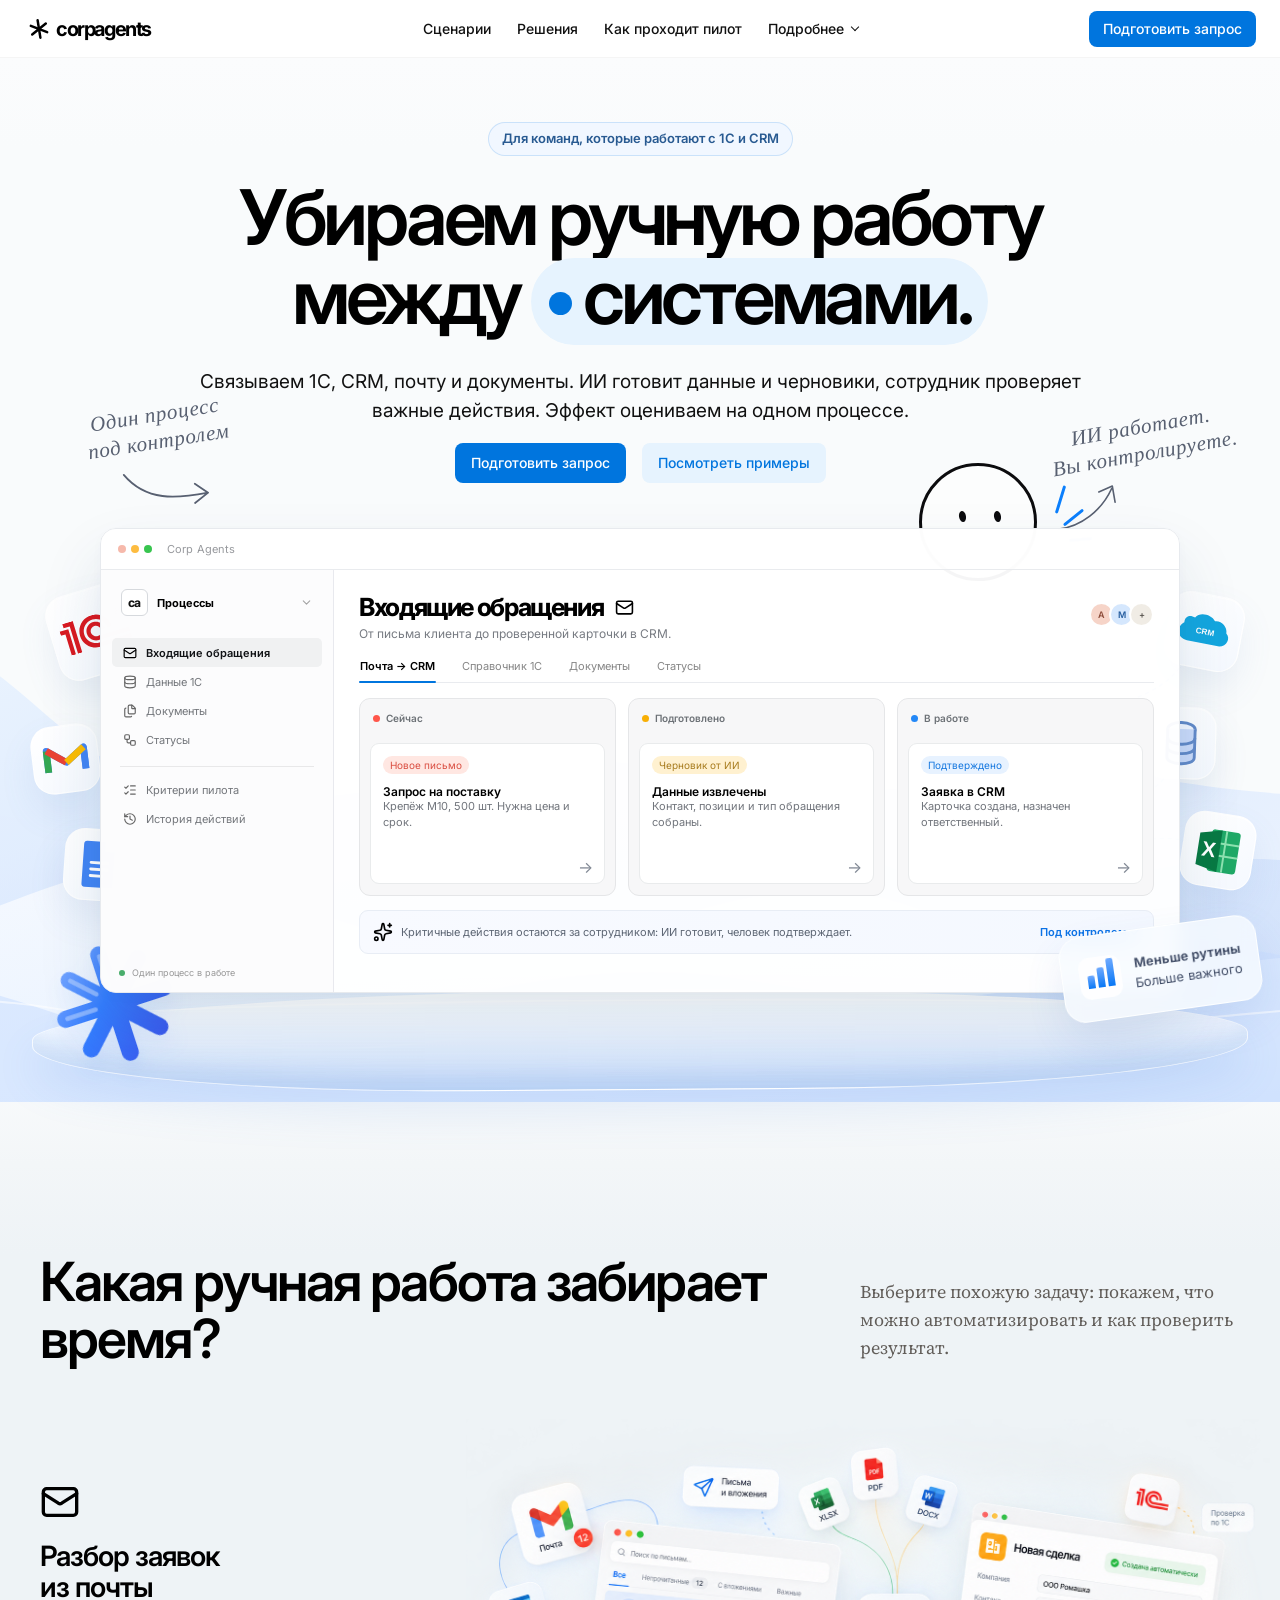
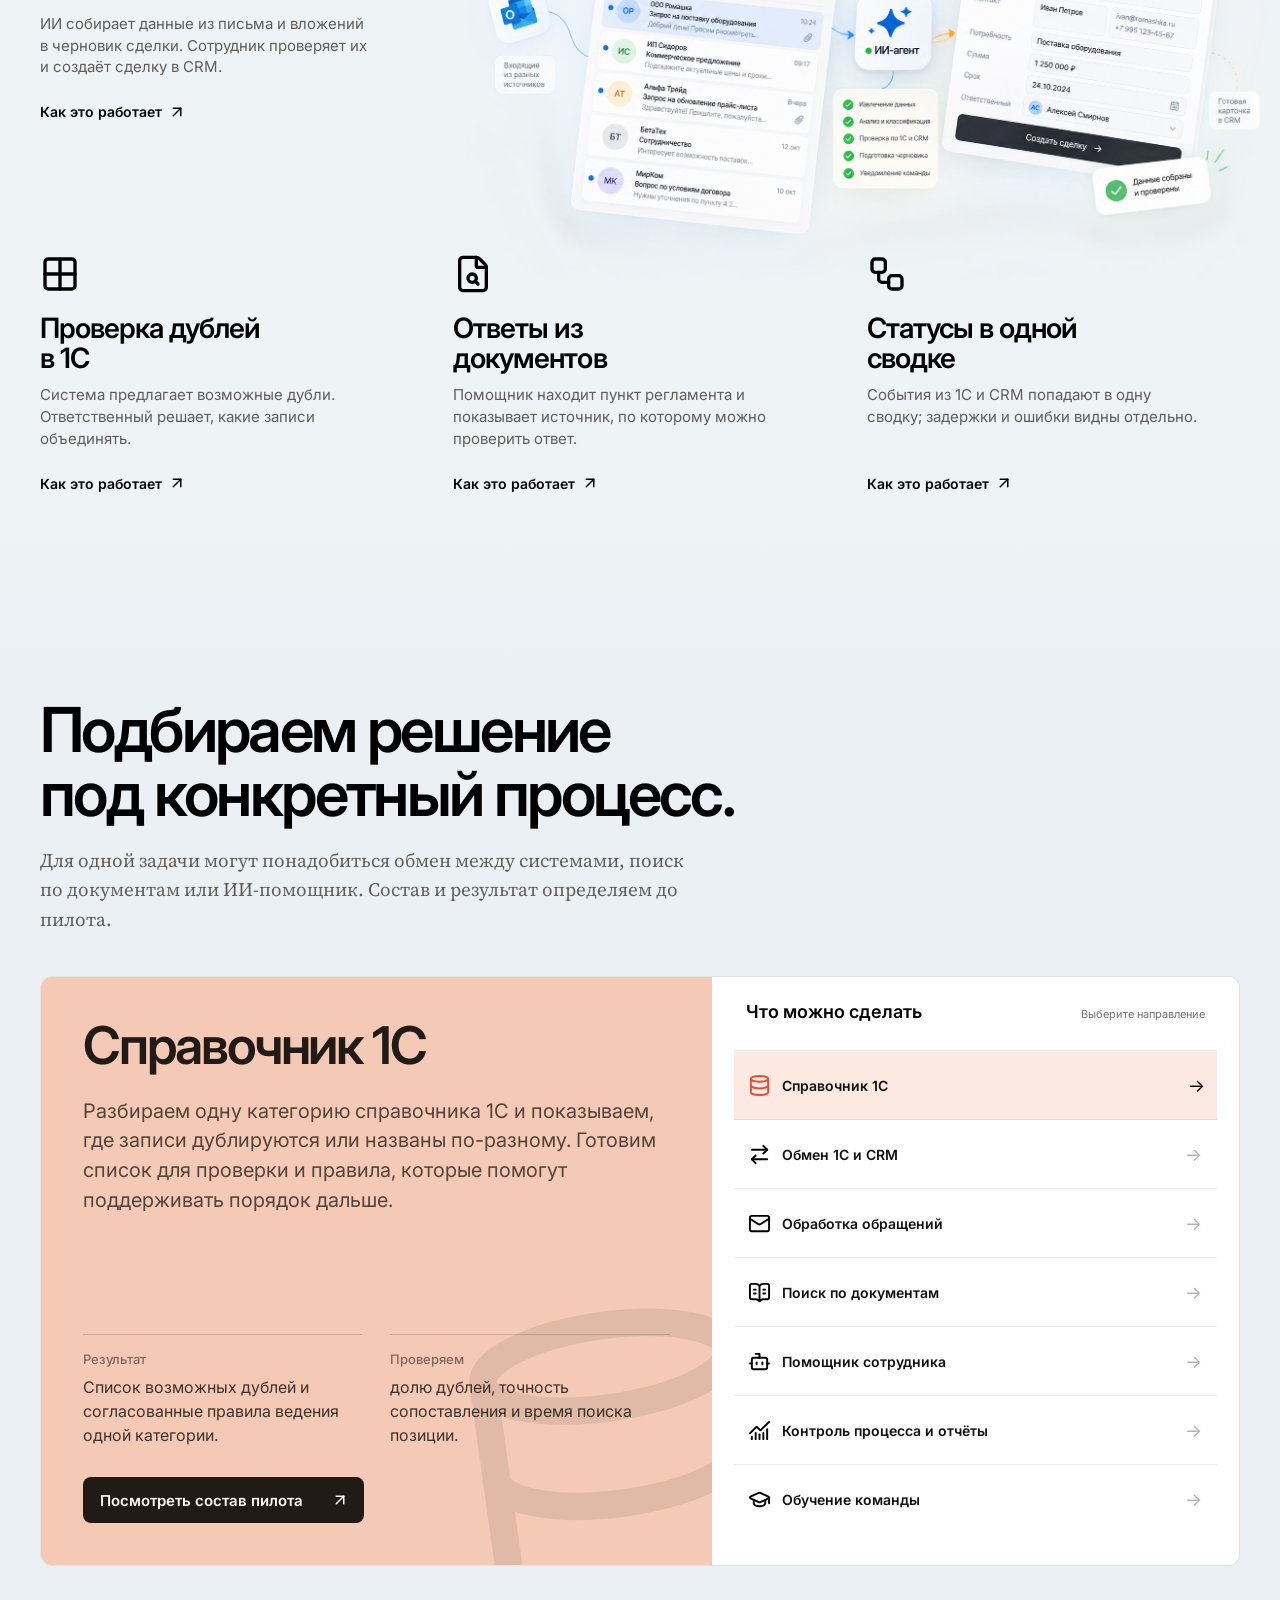
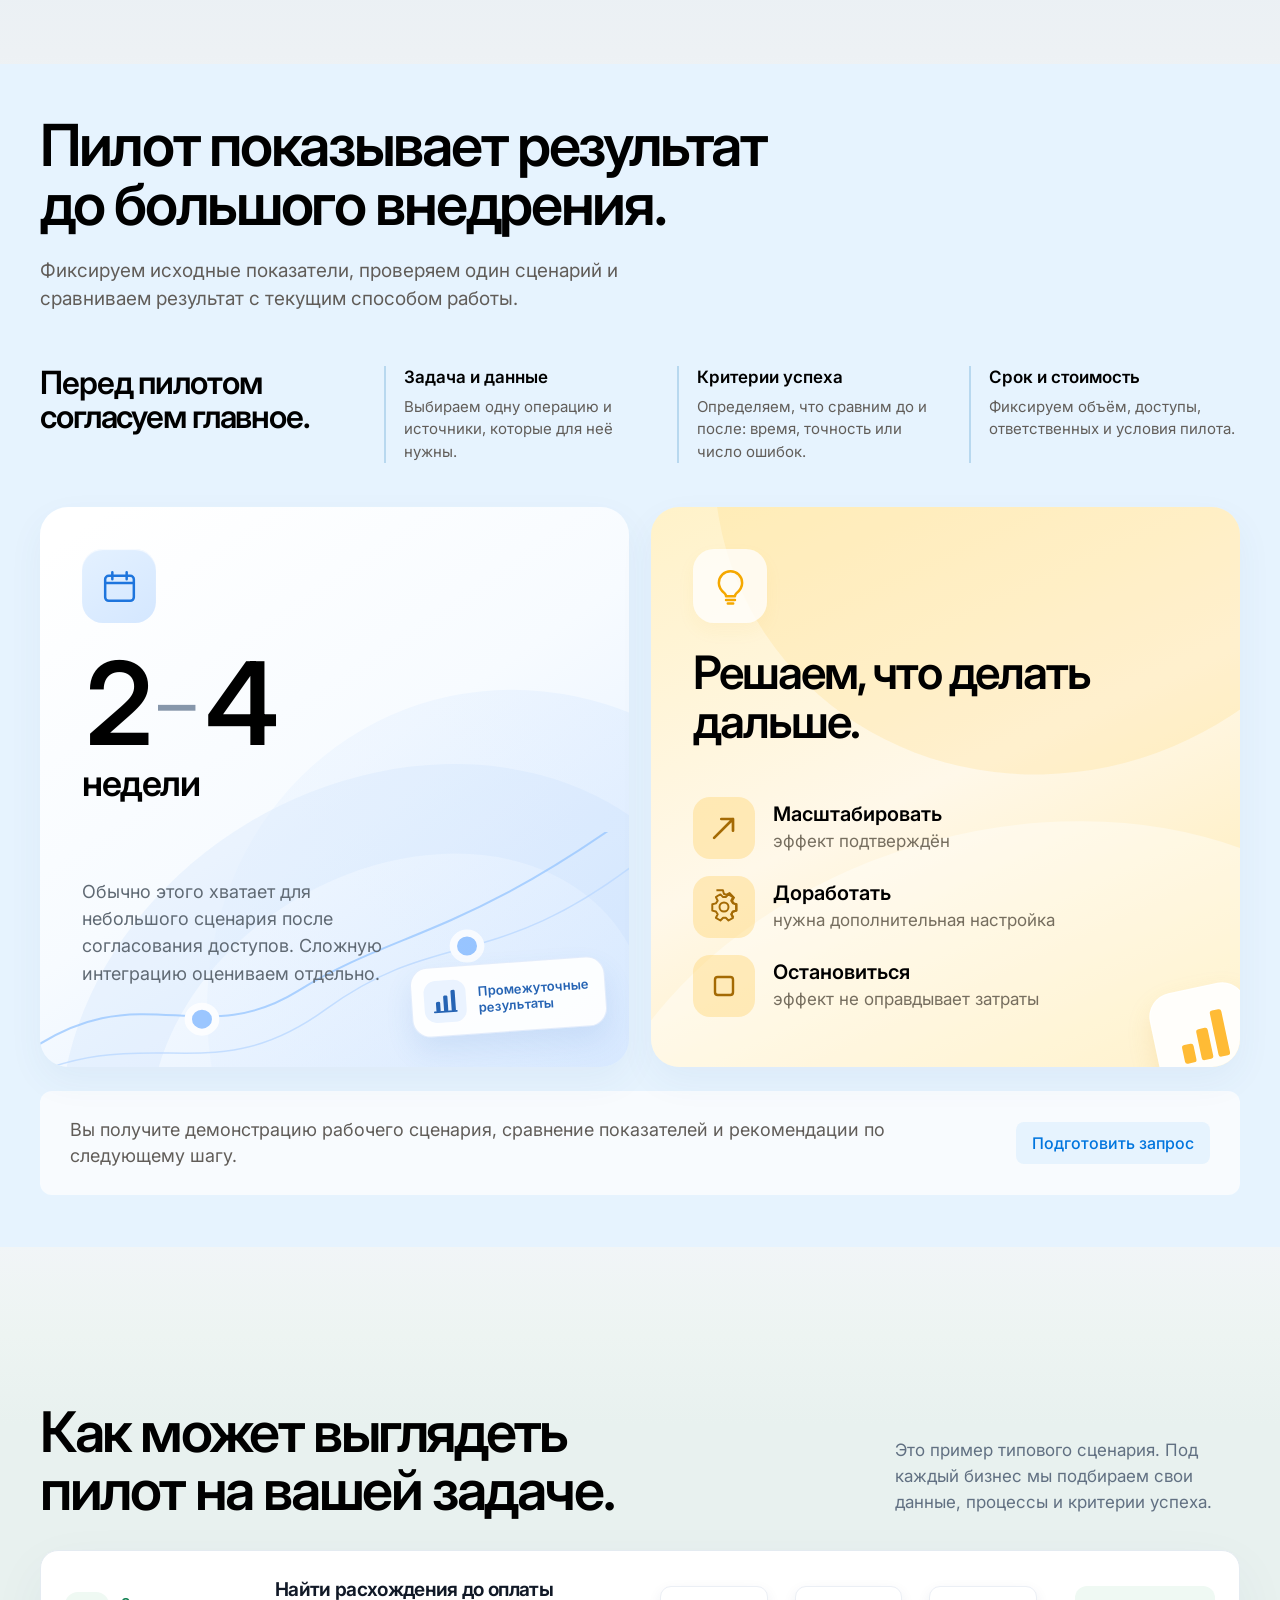
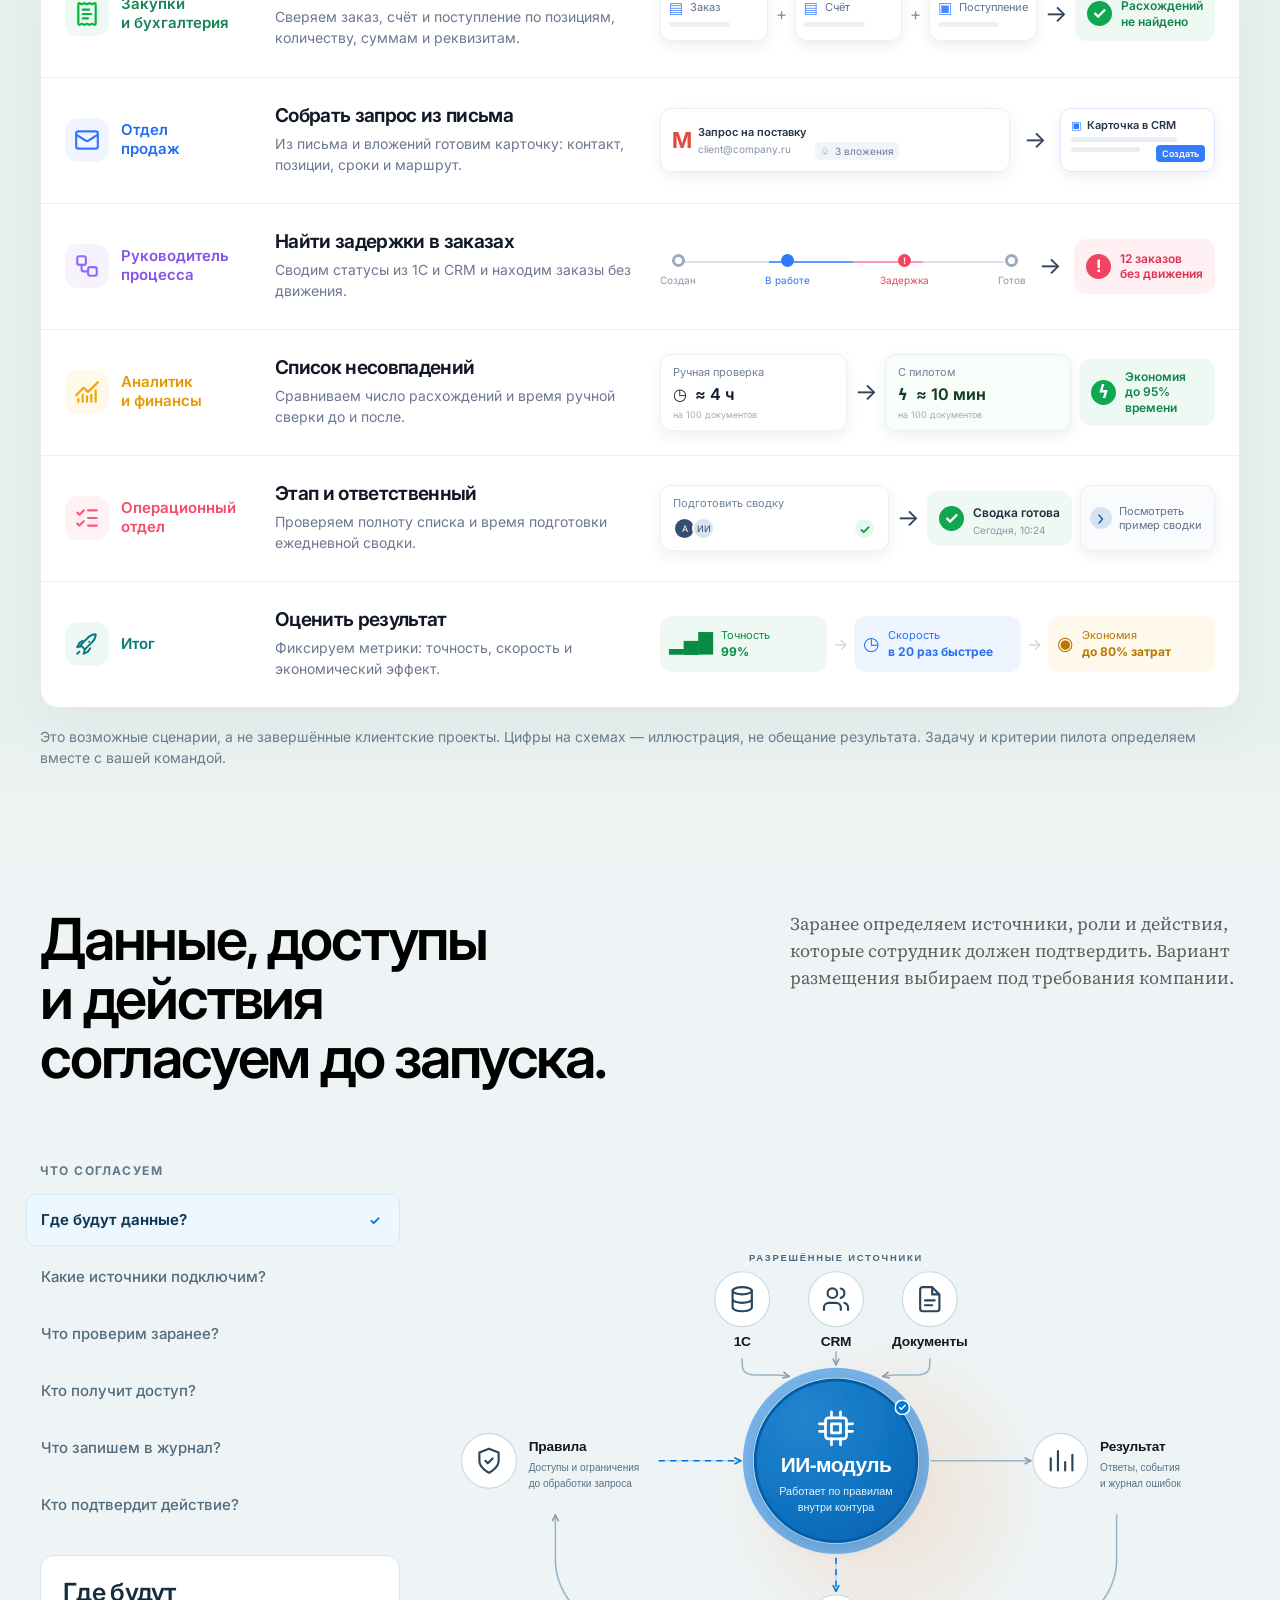
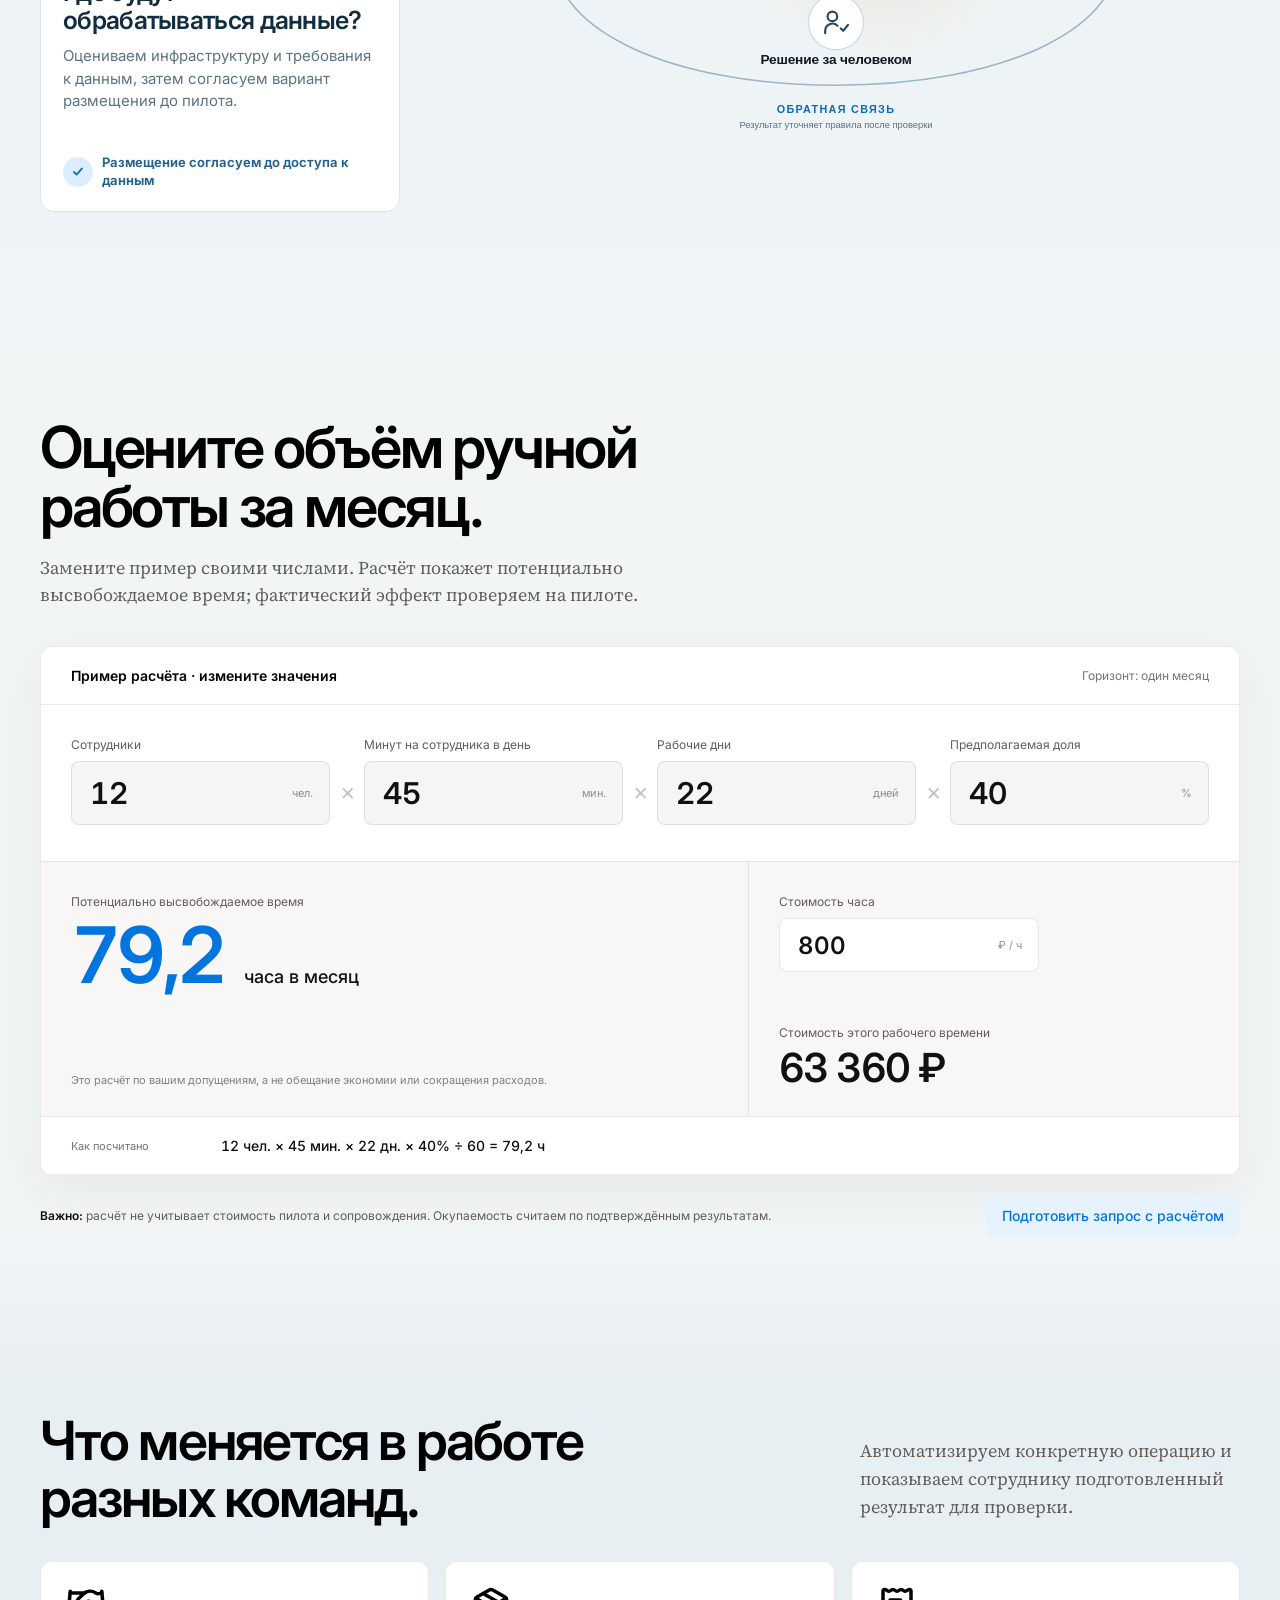
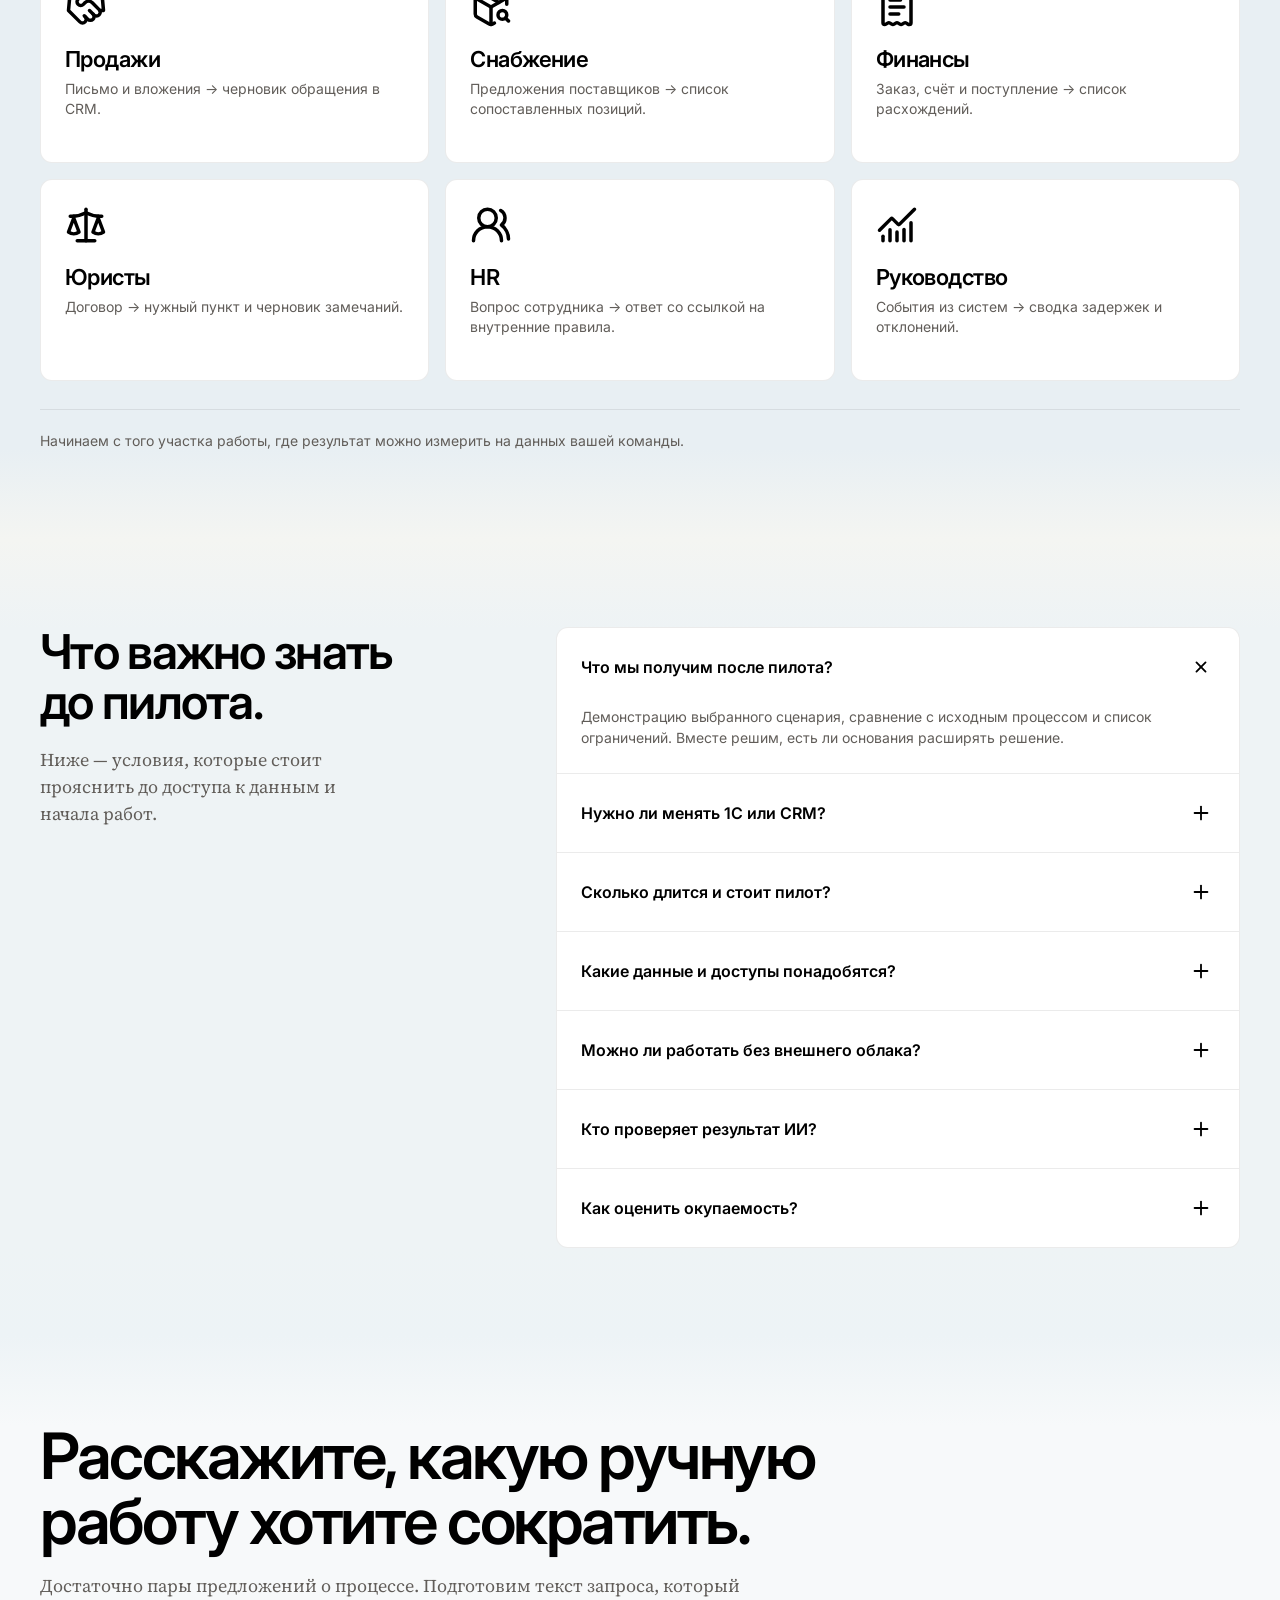
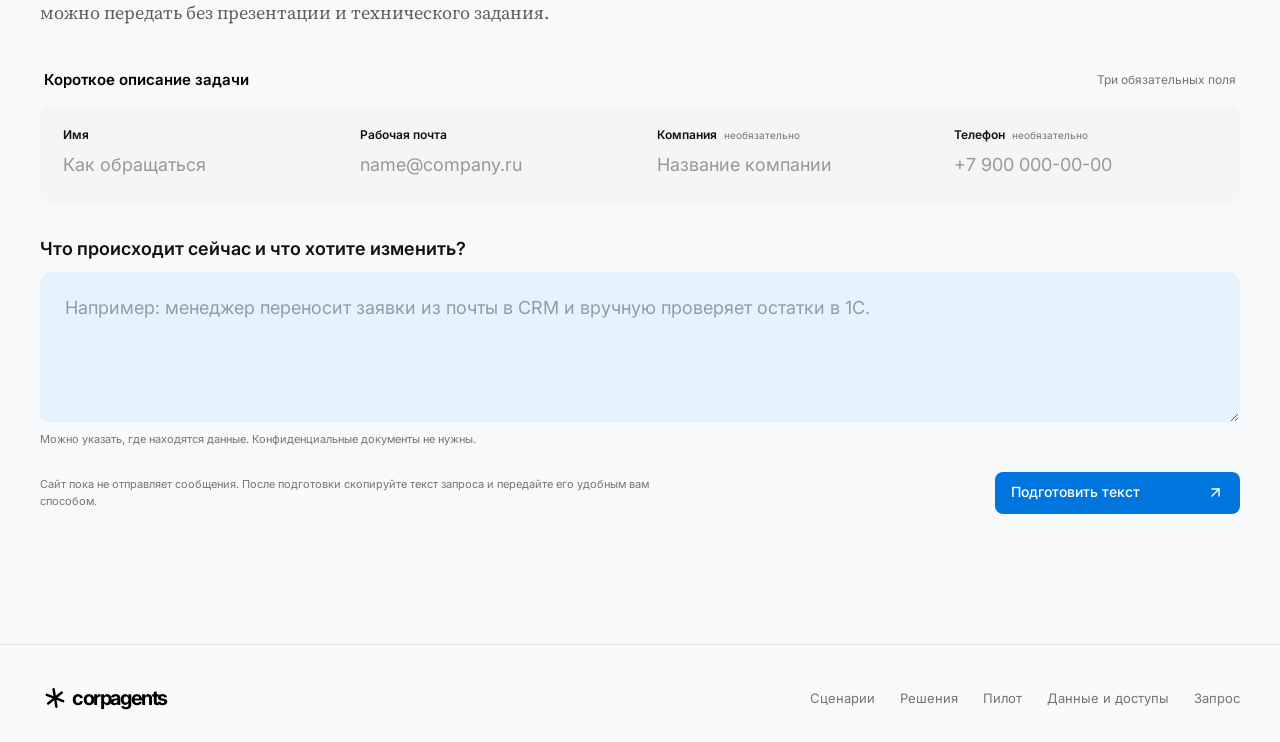
==== commit 3d1595ff: "refactor: Update hero section and styles" ====
--- a/index.html
+++ b/index.html
@@ -10,11 +10,11 @@
     <link rel="preconnect" href="https://fonts.googleapis.com" />
     <link rel="preconnect" href="https://fonts.gstatic.com" crossorigin />
     <link href="https://fonts.googleapis.com/css2?family=Inter:wght@400;500;600;700&family=Source+Serif+4:wght@400&display=swap" rel="stylesheet" />
-    <link rel="stylesheet" href="./styles.css?v=10" />
-    <link rel="stylesheet" href="./sections.css?v=36" />
+    <link rel="stylesheet" href="./styles.css?v=17" />
+    <link rel="stylesheet" href="./sections.css?v=46" />
     <link rel="stylesheet" href="./Hero%20block/styles.css" />
-    <link rel="stylesheet" href="./hero-adaptation.css?v=8" />
-    <script src="./script.js?v=5" defer></script>
+    <link rel="stylesheet" href="./hero-adaptation.css?v=9" />
+      <script src="./script.js?v=6" defer></script>
     <script src="./remaining.js?v=14" defer></script>
   </head>
   <body>
@@ -47,7 +47,6 @@
             <a class="button button-primary" href="#contact">Подготовить запрос</a>
             <a class="button button-ghost" href="#scenarios">Посмотреть примеры</a>
           </div>
-          <p class="hero-demo-label">Демонстрация сценария · не клиентский кейс</p>
           <div class="hero-stage ca-showcase">
           <svg class="ca-svg-sprite" aria-hidden="true" xmlns="http://www.w3.org/2000/svg">
             <symbol id="hero-icon-arrow" viewBox="0 0 24 24"><path d="M4 12h16m-7-7 7 7-7 7" /></symbol>
@@ -133,13 +132,13 @@
         <div class="container">
           <div class="section-heading"><div><h2 id="scenarios-title">Какая ручная работа забирает время?</h2></div><p>Выберите похожую задачу: покажем, что можно автоматизировать и как проверить результат.</p></div>
           <div class="scenario-grid">
-            <button class="scenario-card scenario-card-featured card-yellow" type="button" data-scenario="inbox" aria-label="Подробнее: письма с заявками разбираете вручную">
-              <span class="scenario-feature-copy"><span class="card-top"><span class="card-symbol" aria-hidden="true"><img src="./icons/mail.svg" alt="" /></span></span><span class="card-content"><strong>Письма с заявками<br />разбираете вручную?</strong><span>ИИ собирает данные из письма и вложений в черновик сделки. Сотрудник проверяет их и создаёт сделку в CRM.</span></span><span class="card-bottom"><span class="card-link">Как это работает <img src="./icons/arrow-up-right.svg" alt="" aria-hidden="true" /></span></span></span>
-              <img class="scenario-feature-art" src="./assets/inbox-to-crm.png" width="1733" height="907" alt="" aria-hidden="true" decoding="async" />
+            <button class="scenario-card scenario-card-featured" type="button" data-scenario="inbox" aria-label="Подробнее: разбор заявок из почты">
+              <span class="scenario-feature-copy"><span class="card-top"><span class="card-symbol" aria-hidden="true"><img src="./icons/mail.svg" alt="" /></span></span><span class="card-content"><strong>Разбор заявок<br />из почты</strong><span>ИИ собирает данные из письма и вложений в черновик сделки. Сотрудник проверяет их и создаёт сделку в CRM.</span></span><span class="card-bottom"><span class="card-link">Как это работает <img src="./icons/arrow-up-right.svg" alt="" aria-hidden="true" /></span></span></span>
+              <img class="scenario-feature-art" src="./assets/inbox-to-crm.png?v=3" width="1654" height="951" alt="" aria-hidden="true" decoding="async" />
             </button>
-            <button class="scenario-card card-white" type="button" data-scenario="catalog" aria-label="Подробнее: дубли в 1С"><span class="card-top"><span class="card-symbol" aria-hidden="true"><img src="./icons/grid-2x2.svg" alt="" /></span></span><span class="card-content"><strong>В 1С много<br />похожих позиций?</strong><span>Система предлагает возможные дубли. Ответственный решает, какие записи объединять.</span></span><span class="card-bottom"><span class="card-link">Как это работает <img src="./icons/arrow-up-right.svg" alt="" aria-hidden="true" /></span></span></button>
-            <button class="scenario-card card-white" type="button" data-scenario="knowledge" aria-label="Подробнее: поиск по документам"><span class="card-top"><span class="card-symbol" aria-hidden="true"><img src="./icons/file-search.svg" alt="" /></span></span><span class="card-content"><strong>Ответ спрятан<br />в документах?</strong><span>Помощник находит пункт регламента и показывает источник, по которому можно проверить ответ.</span></span><span class="card-bottom"><span class="card-link">Как это работает <img src="./icons/arrow-up-right.svg" alt="" aria-hidden="true" /></span></span></button>
-            <button class="scenario-card card-white" type="button" data-scenario="reports" aria-label="Подробнее: статусы между системами"><span class="card-top"><span class="card-symbol" aria-hidden="true"><img src="./icons/workflow.svg" alt="" /></span></span><span class="card-content"><strong>Статусы живут<br />в разных системах?</strong><span>События из 1С и CRM попадают в одну сводку; задержки и ошибки видны отдельно.</span></span><span class="card-bottom"><span class="card-link">Как это работает <img src="./icons/arrow-up-right.svg" alt="" aria-hidden="true" /></span></span></button>
+            <button class="scenario-card card-white" type="button" data-scenario="catalog" aria-label="Подробнее: проверка дублей в 1С"><span class="card-top"><span class="card-symbol" aria-hidden="true"><img src="./icons/grid-2x2.svg" alt="" /></span></span><span class="card-content"><strong>Проверка дублей<br />в 1С</strong><span>Система предлагает возможные дубли. Ответственный решает, какие записи объединять.</span></span><span class="card-bottom"><span class="card-link">Как это работает <img src="./icons/arrow-up-right.svg" alt="" aria-hidden="true" /></span></span></button>
+            <button class="scenario-card card-white" type="button" data-scenario="knowledge" aria-label="Подробнее: ответы из документов"><span class="card-top"><span class="card-symbol" aria-hidden="true"><img src="./icons/file-search.svg" alt="" /></span></span><span class="card-content"><strong>Ответы из<br />документов</strong><span>Помощник находит пункт регламента и показывает источник, по которому можно проверить ответ.</span></span><span class="card-bottom"><span class="card-link">Как это работает <img src="./icons/arrow-up-right.svg" alt="" aria-hidden="true" /></span></span></button>
+            <button class="scenario-card card-white" type="button" data-scenario="reports" aria-label="Подробнее: статусы в одной сводке"><span class="card-top"><span class="card-symbol" aria-hidden="true"><img src="./icons/workflow.svg" alt="" /></span></span><span class="card-content"><strong>Статусы в одной<br />сводке</strong><span>События из 1С и CRM попадают в одну сводку; задержки и ошибки видны отдельно.</span></span><span class="card-bottom"><span class="card-link">Как это работает <img src="./icons/arrow-up-right.svg" alt="" aria-hidden="true" /></span></span></button>
           </div>
         </div>
       </section>
@@ -191,16 +190,21 @@
               </ul>
             </div>
             <article class="process-pilot" aria-label="Срок пилота">
+              <span class="process-card-icon process-card-icon--calendar" aria-hidden="true"><svg viewBox="0 0 48 48" fill="none"><rect x="8" y="12" width="32" height="28" rx="4" stroke="currentColor" stroke-width="2.8"/><path d="M16 8v8m16-8v8M8 20h32" stroke="currentColor" stroke-width="2.8" stroke-linecap="round"/></svg></span>
               <div class="process-duration"><strong>2<span class="process-duration-separator">–</span>4</strong><span>недели</span></div>
               <p>Обычно этого хватает для небольшого сценария после согласования доступов. Сложную интеграцию оцениваем отдельно.</p>
+              <svg class="process-pilot-chart" viewBox="0 0 560 235" fill="none" aria-hidden="true" preserveAspectRatio="none"><path d="M-25 230C90 135 148 222 245 159S405 106 585-35" stroke="#99c7ff" stroke-width="2"/><path d="M-25 250C105 185 161 262 272 177S434 145 585 16" stroke="#bad8ff" stroke-width="1.5"/><circle cx="154" cy="187" r="13" fill="#83b9ff" stroke="#fff" stroke-width="7"/><circle cx="406" cy="114" r="13" fill="#83b9ff" stroke="#fff" stroke-width="7"/></svg>
+              <div class="process-progress-note"><span aria-hidden="true"><svg viewBox="0 0 40 40" fill="none"><path d="M7 32h26" stroke="currentColor" stroke-width="2" stroke-linecap="round"/><rect x="9" y="20" width="5" height="12" rx="1.5" fill="currentColor"/><rect x="18" y="13" width="5" height="19" rx="1.5" fill="currentColor"/><rect x="27" y="7" width="5" height="25" rx="1.5" fill="currentColor"/></svg></span><strong>Промежуточные<br />результаты</strong></div>
             </article>
             <article class="process-decision">
+              <span class="process-card-icon process-card-icon--bulb" aria-hidden="true"><svg viewBox="0 0 48 48" fill="none"><path d="M24 7c-7.2 0-13 5.8-13 13 0 4.9 2.6 8.4 6.5 11.7.9.8 1.5 2 1.5 3.3h10c0-1.3.6-2.5 1.5-3.3C34.4 28.4 37 24.9 37 20c0-7.2-5.8-13-13-13Z" stroke="currentColor" stroke-width="2.8" stroke-linejoin="round"/><path d="M19 39h10m-8 4h6" stroke="currentColor" stroke-width="2.8" stroke-linecap="round"/></svg></span>
               <h3>Решаем, что делать дальше.</h3>
               <div class="process-options">
-                <div><strong>Масштабировать</strong><span>эффект подтверждён</span></div>
-                <div><strong>Доработать</strong><span>нужна дополнительная настройка</span></div>
-                <div><strong>Остановиться</strong><span>эффект не оправдывает затраты</span></div>
-              </div>
+                <div><span class="process-option-icon" aria-hidden="true"><svg viewBox="0 0 40 40" fill="none"><path d="M9 31 30 10M17 10h13v13" stroke="currentColor" stroke-width="3" stroke-linecap="round" stroke-linejoin="round"/></svg></span><span class="process-option-copy"><strong>Масштабировать</strong><span>эффект подтверждён</span></span></div>
+                <div><span class="process-option-icon" aria-hidden="true"><svg viewBox="0 0 40 40" fill="none"><path d="M16 6h8l1.1 4.2 3 1.3 3.8-2.2 5.6 5.6-2.2 3.8 1.3 3L40 23v8l-4.2 1.1-1.3 3 2.2 3.8" stroke="currentColor" stroke-width="2.4" stroke-linejoin="round" transform="translate(-3 -4) scale(.91)"/><path d="M14 7 11 9l2 4-2 3-4 1v7l4 1 2 3-2 4 5 3 3-3h3l3 3 5-3-2-4 2-3 4-1v-7l-4-1-2-3 2-4-5-3-3 3h-3l-3-3Z" stroke="currentColor" stroke-width="2.2" stroke-linejoin="round"/><circle cx="20" cy="20" r="5" stroke="currentColor" stroke-width="2.2"/></svg></span><span class="process-option-copy"><strong>Доработать</strong><span>нужна дополнительная настройка</span></span></div>
+                <div><span class="process-option-icon" aria-hidden="true"><svg viewBox="0 0 40 40" fill="none"><rect x="10" y="10" width="20" height="20" rx="3" stroke="currentColor" stroke-width="2.7"/></svg></span><span class="process-option-copy"><strong>Остановиться</strong><span>эффект не оправдывает затраты</span></span></div>
+              </div>
+              <span class="process-decision-chart" aria-hidden="true"><svg viewBox="0 0 72 72" fill="none"><rect x="10" y="41" width="13" height="21" rx="3" fill="currentColor"/><rect x="29" y="27" width="13" height="35" rx="3" fill="currentColor"/><rect x="48" y="10" width="13" height="52" rx="3" fill="currentColor"/></svg></span>
             </article>
           </div>
           <div class="process-outcome"><p>Вы получите демонстрацию рабочего сценария, сравнение показателей и рекомендации по следующему шагу.</p><a class="button button-ghost" href="#contact">Подготовить запрос</a></div>
@@ -436,7 +440,7 @@
     <dialog class="info-dialog" id="scenario-dialog" aria-labelledby="scenario-dialog-title">
       <button type="button" class="dialog-close" aria-label="Закрыть окно" data-close-dialog><img src="./icons/x.svg" alt="" aria-hidden="true" /></button>
       <div class="dialog-content">
-        <h2 id="scenario-dialog-title">Письма с заявками разбираете вручную</h2>
+        <h2 id="scenario-dialog-title">Разбор заявок из почты</h2>
         <p class="dialog-intro" id="dialog-intro">Выбираем один входящий ящик и согласованные типы заявок.</p>
         <div class="dialog-compare">
           <div><span>Сейчас</span><p id="dialog-before">Менеджер вручную переносит данные из письма в карточку сделки.</p></div>
--- a/styles.css
+++ b/styles.css
@@ -142,23 +142,17 @@
 .section-heading { display: flex; align-items: end; justify-content: space-between; gap: 50px; margin-bottom: 35px; }
 .section-heading h2 { max-width: 760px; font-size: 54px; font-weight: 600; line-height: 1.04; letter-spacing: -1.9px; }
 .section-heading > p { max-width: 380px; padding-bottom: 5px; color: var(--color-graphite); font: 400 18px/1.56 var(--font-lyon-text); }
-.scenario-grid { display: grid; grid-template-columns: repeat(3, minmax(0, 1fr)); gap: 16px; }
-.scenario-card { display: flex; flex-direction: column; min-width: 0; min-height: 292px; padding: 28px; border: var(--hairline); border-radius: var(--radius-cards); background: var(--color-pure-white); color: var(--color-ink-black); text-align: left; transition: border-color .2s ease, background-color .2s ease; }
-.scenario-card:hover { border-color: rgba(0,0,0,.24); }
-.scenario-card-featured { position: relative; grid-column: 1 / -1; display: grid; grid-template-columns: repeat(2, minmax(0, 1fr)); align-items: center; min-height: 400px; padding: 32px 36px; border-color: transparent; background: var(--color-marigold); }
-.scenario-card-featured:hover { border-color: transparent; background: #ffc039; }
-.scenario-feature-copy { position: relative; z-index: 1; display: flex; flex-direction: column; align-items: flex-start; height: 100%; }
+.scenario-grid { display: grid; grid-template-columns: repeat(3, minmax(0, 1fr)); gap: 52px 40px; }
+.scenario-card { display: flex; flex-direction: column; min-width: 0; min-height: 0; padding: 0; border: 0; border-radius: 0; background: transparent; color: var(--color-ink-black); text-align: left; }
+.scenario-card-featured { position: relative; grid-column: 1 / -1; display: grid; grid-template-columns: repeat(2, minmax(0, 1fr)); align-items: center; min-height: 400px; padding: 0; border-color: transparent; background: transparent; }
+.scenario-feature-copy { position: relative; z-index: 1; display: flex; flex-direction: column; align-items: flex-start; width: min(100%, 600px); }
 .card-top, .card-bottom { display: flex; align-items: center; justify-content: flex-start; width: 100%; }
 .card-symbol { display: grid; place-items: center; width: 40px; height: 40px; }
 .card-symbol img { display: block; width: 40px; height: 40px; }
-.scenario-card-featured .card-symbol, .scenario-card-featured .card-symbol img { width: 44px; height: 44px; }
 .card-content { display: flex; flex-direction: column; gap: 11px; margin-top: 19px; }
 .card-content strong { font-size: 28px; font-weight: 600; line-height: 1.08; letter-spacing: -.035em; }
 .card-content > span { max-width: 330px; color: var(--color-graphite); font-size: 15px; line-height: 1.45; }
-.scenario-card-featured .card-content { margin-top: 20px; }
-.scenario-card-featured .card-content strong { font-size: 42px; line-height: 1.04; letter-spacing: -.04em; }
-.scenario-card-featured .card-content > span { max-width: 510px; color: rgba(0,0,0,.76); font-size: 17px; line-height: 1.45; }
-.scenario-feature-art { position: absolute; top: 50%; right: -10px; display: block; width: min(55%, 710px); height: auto; transform: translateY(-50%); }
+.scenario-feature-art { position: absolute; top: calc(50% + 48px); right: -30px; display: block; width: min(67%, 980px); height: auto; transform: translateY(-50%); }
 .card-bottom { margin-top: auto; padding-top: 25px; }
 .card-link { display: inline-flex; align-items: center; gap: 6px; color: var(--color-ink-black); font-size: 14px; font-weight: 600; line-height: 1.25; }
 .card-link > img { display: block; width: 18px; height: 18px; transition: transform .2s ease; }
@@ -191,12 +185,10 @@
   .workspace-layout { grid-template-columns: 190px minmax(0, 1fr); }
   .workspace-main { padding-right: 18px; padding-left: 18px; }
   .board-tabs { gap: 11px; }
-  .scenario-card { min-height: 306px; padding: 24px; }
-  .scenario-card-featured { min-height: 380px; padding: 28px 32px; }
-  .scenario-feature-art { width: min(53%, 650px); }
-  .scenario-card-featured .card-content strong { font-size: 38px; }
-  .scenario-card-featured .card-content > span { max-width: 430px; font-size: 16px; }
-  .scenario-card:not(.scenario-card-featured) .card-content strong { font-size: 25px; }
+  .scenario-card { min-height: 0; padding: 0; }
+  .scenario-card-featured { min-height: 380px; }
+  .scenario-feature-art { top: 50%; right: -20px; width: min(54%, 650px); }
+  .scenario-card .card-content strong { font-size: 25px; }
 }
 
 @media (prefers-reduced-motion: reduce) {
--- a/sections.css
+++ b/sections.css
@@ -35,31 +35,49 @@
 .solution-index-item:hover .solution-index-arrow, .solution-index-item.is-active .solution-index-arrow { color: #000; transform: translateX(3px); }
 
 .process-section { overflow: clip; padding-top: 10px; }
-.process-panel { position: relative; isolation: isolate; padding: 52px; border-radius: var(--radius-cards); background: var(--color-sky-tint); }
+.process-panel { position: relative; isolation: isolate; padding: 52px 0; border-radius: var(--radius-cards); background: var(--color-sky-tint); }
 .process-panel::before { position: absolute; z-index: -1; top: 0; bottom: 0; left: 50%; width: 100vw; transform: translateX(-50%); background: var(--color-sky-tint); content: ''; }
 .process-intro { max-width: 900px; }
 .process-intro h2 { font-size: 58px; font-weight: 600; line-height: 1.02; letter-spacing: -2.3px; }
 .process-intro > p { max-width: 690px; margin-top: 22px; color: var(--color-graphite); font: 400 19px/1.5 var(--font-notioninter); }
-.process-journey { display: grid; grid-template-columns: minmax(0, 1.15fr) minmax(245px, .72fr) minmax(290px, .98fr); gap: 20px; margin-top: 48px; }
-.process-setup { min-width: 0; padding: 26px 28px 0 2px; }
-.process-setup h3 { max-width: 430px; font-size: 32px; font-weight: 600; line-height: 1.08; letter-spacing: -.035em; }
-.process-setup-list { display: grid; gap: 26px; margin: 32px 0 0; padding: 0; list-style: none; }
-.process-setup-list li { display: block; }
-.process-setup-list strong { display: block; font-size: 18px; font-weight: 600; line-height: 1.35; }
-.process-setup-list p { max-width: 380px; margin-top: 6px; color: var(--color-graphite); font-size: 16px; line-height: 1.5; }
-.process-pilot, .process-decision { display: flex; flex-direction: column; min-width: 0; min-height: 470px; padding: 36px; border-radius: var(--radius-cards); }
-.process-pilot { background: #fff; }
-.process-duration { display: flex; flex-direction: column; margin-top: 4px; }
-.process-duration strong { display: flex; align-items: center; width: max-content; font-size: 90px; font-weight: 500; font-variant-numeric: lining-nums tabular-nums; line-height: 1; letter-spacing: -.05em; }
-.process-duration .process-duration-separator { margin: 0 .12em; color: rgba(0,0,0,.62); font-size: .6em; font-weight: 400; line-height: 1; letter-spacing: 0; }
-.process-duration > span { margin-top: 10px; font-size: 26px; font-weight: 600; line-height: 1.2; }
-.process-pilot > p { margin-top: auto; padding-top: 32px; color: var(--color-graphite); font-size: 16px; line-height: 1.5; }
-.process-decision { background: var(--color-marigold); }
-.process-decision h3 { max-width: 340px; font-size: 38px; font-weight: 600; line-height: 1.04; letter-spacing: -.04em; }
-.process-options { display: grid; gap: 24px; margin-top: auto; padding-top: 42px; }
-.process-options > div { display: grid; gap: 5px; }
-.process-options strong { font-size: 18px; font-weight: 600; line-height: 1.3; }
-.process-options span { color: rgba(0,0,0,.65); font-size: 15px; line-height: 1.4; }
+.process-journey { display: grid; grid-template-columns: repeat(2, minmax(0, 1fr)); gap: 22px; margin-top: 48px; }
+.process-setup { grid-column: 1 / -1; display: grid; grid-template-columns: minmax(240px, .72fr) minmax(0, 2fr); gap: 36px; align-items: start; padding: 4px 0 22px; }
+.process-setup h3 { max-width: 360px; font-size: 32px; font-weight: 600; line-height: 1.08; letter-spacing: -.035em; }
+.process-setup-list { display: grid; grid-template-columns: repeat(3, minmax(0, 1fr)); gap: 22px; margin: 0; padding: 0; list-style: none; }
+.process-setup-list li { min-width: 0; padding-left: 18px; border-left: 2px solid #b8d8ef; }
+.process-setup-list strong { display: block; font-size: 17px; font-weight: 600; line-height: 1.35; }
+.process-setup-list p { max-width: 290px; margin-top: 7px; color: var(--color-graphite); font-size: 15px; line-height: 1.5; }
+.process-pilot, .process-decision { position: relative; isolation: isolate; display: flex; flex-direction: column; overflow: hidden; min-width: 0; min-height: 560px; padding: 42px; border-radius: 28px; box-shadow: 0 14px 36px rgba(56, 100, 147, .055); }
+.process-pilot { background: linear-gradient(146deg, #fff 5%, #f7fbff 49%, #dfedff 100%); }
+.process-pilot::before { position: absolute; z-index: -1; right: -21%; bottom: -54%; width: 120%; height: 105%; border: 90px solid rgba(188, 215, 250, .22); border-radius: 50%; transform: rotate(-31deg); content: ''; }
+.process-pilot::after { position: absolute; z-index: -1; right: -37%; bottom: -54%; width: 108%; height: 122%; border-radius: 50%; background: linear-gradient(130deg, rgba(229, 241, 255, .25), rgba(162, 201, 254, .23)); transform: rotate(-24deg); content: ''; }
+.process-card-icon { display: grid; flex: none; place-items: center; width: 74px; height: 74px; border-radius: 21px; }
+.process-card-icon svg { width: 43px; height: 43px; }
+.process-card-icon--calendar { background: linear-gradient(145deg, #e4f1ff, #d4e7ff); color: #1e75dd; box-shadow: inset 0 1px 1px rgba(255,255,255,.8); }
+.process-duration { display: flex; flex-direction: column; margin-top: 30px; }
+.process-duration strong { display: flex; align-items: center; width: max-content; font-size: clamp(100px, 9vw, 138px); font-weight: 600; font-variant-numeric: lining-nums tabular-nums; line-height: .88; letter-spacing: -.075em; }
+.process-duration .process-duration-separator { margin: 0 .14em; color: #8797ab; font-size: .65em; font-weight: 400; line-height: 1; letter-spacing: 0; }
+.process-duration > span { margin-top: 9px; font-size: 36px; font-weight: 600; line-height: 1.15; letter-spacing: -.04em; }
+.process-pilot > p { z-index: 1; max-width: 315px; margin-top: auto; padding: 38px 0 38px; color: #606a74; font-size: 18px; line-height: 1.52; }
+.process-pilot-chart { position: absolute; z-index: 0; right: 0; bottom: 0; width: 100%; height: 42%; opacity: .78; }
+.process-progress-note { position: absolute; z-index: 2; right: 23px; bottom: 35px; display: flex; align-items: center; gap: 12px; padding: 13px 16px 13px 12px; border: 1px solid rgba(224, 234, 251, .9); border-radius: 18px; background: rgba(255, 255, 255, .91); box-shadow: 0 14px 28px rgba(63, 120, 198, .12); color: #2664b4; transform: rotate(-4deg); }
+.process-progress-note > span { display: grid; place-items: center; width: 42px; height: 42px; border-radius: 12px; background: #eaf3ff; }
+.process-progress-note svg { width: 34px; height: 34px; }
+.process-progress-note strong { font-size: 13px; font-weight: 600; line-height: 1.25; }
+.process-decision { background: linear-gradient(155deg, #fff2c9 0%, #fff8e9 49%, #ffe9aa 100%); }
+.process-decision::before { position: absolute; z-index: -1; top: -68%; right: -26%; width: 116%; height: 115%; border-radius: 50%; background: rgba(255, 219, 132, .28); transform: rotate(-28deg); content: ''; }
+.process-decision::after { position: absolute; z-index: -1; right: -36%; bottom: -77%; width: 150%; height: 119%; border-radius: 50%; background: rgba(255, 255, 255, .4); transform: rotate(-17deg); content: ''; }
+.process-card-icon--bulb { background: rgba(255,255,255,.76); color: #f5a800; box-shadow: 0 8px 18px rgba(232, 168, 37, .06); }
+.process-decision h3 { max-width: 490px; margin-top: 25px; font-size: clamp(37px, 3.6vw, 50px); font-weight: 600; line-height: 1.06; letter-spacing: -.045em; }
+.process-options { display: grid; gap: 17px; margin-top: auto; padding-top: 30px; padding-bottom: 8px; }
+.process-options > div { display: grid; grid-template-columns: 62px minmax(0, 1fr); align-items: center; gap: 18px; }
+.process-option-icon { display: grid; place-items: center; width: 62px; height: 62px; border-radius: 17px; background: rgba(255, 212, 115, .42); color: #a46a04; }
+.process-option-icon svg { width: 36px; height: 36px; }
+.process-option-copy { display: grid; gap: 3px; max-width: 420px; }
+.process-option-copy strong { font-size: 20px; font-weight: 600; line-height: 1.25; }
+.process-option-copy > span { color: #766e5f; font-size: 17px; line-height: 1.36; }
+.process-decision-chart { position: absolute; right: -12px; bottom: -18px; display: grid; place-items: center; width: 98px; height: 98px; border: 1px solid rgba(255,255,255,.88); border-radius: 24px; background: rgba(255,255,255,.9); box-shadow: 0 13px 27px rgba(221, 168, 54, .18); color: #ffbb35; transform: rotate(-12deg); }
+.process-decision-chart svg { width: 65px; height: 65px; }
 .process-outcome { display: flex; align-items: center; justify-content: space-between; gap: 32px; margin-top: 24px; padding: 26px 30px; border-radius: var(--radius-cards); background: rgba(255,255,255,.72); }
 .process-outcome p { max-width: 850px; color: var(--color-graphite); font-size: 18px; line-height: 1.45; }
 .process-outcome .button { flex: none; font-size: 16px; }
@@ -211,30 +229,30 @@
 .industry-line { margin-top: 28px; padding-top: 20px; border-top: var(--hairline); color: var(--color-graphite); font-size: 14px; line-height: 1.5; }
 
 .security-section { background: #fff; }
-.security-heading { display: block; }
+.security-heading { display: grid; grid-template-columns: minmax(0, 840px) minmax(0, 450px); align-items: start; justify-content: space-between; gap: 48px; }
 .security-heading > div { max-width: 840px; }
 .security-heading h2 { font-size: 58px; font-weight: 600; line-height: 1.02; letter-spacing: -2.2px; text-wrap: balance; }
-.security-heading > p { max-width: 450px; margin-top: 20px; padding-bottom: 4px; color: var(--color-graphite); font: 400 18px/1.5 var(--font-lyon-text); text-wrap: pretty; }
-.security-workbench { display: grid; grid-template-columns: minmax(330px, 360px) minmax(0, 1fr); grid-template-areas: 'inspector canvas'; overflow: hidden; margin-top: 46px; border: 1px solid #d8e7f0; border-radius: 20px; background: #fff; box-shadow: 0 18px 48px rgba(49,91,122,.06); }
-.security-canvas { position: relative; display: grid; align-items: center; grid-area: canvas; min-width: 0; padding: 18px 22px; background: #f7fafc; }
+.security-heading > p { max-width: 450px; padding-bottom: 4px; color: var(--color-graphite); font: 400 18px/1.5 var(--font-lyon-text); text-wrap: pretty; }
+.security-workbench { display: grid; grid-template-columns: minmax(330px, 360px) minmax(0, 1fr); grid-template-areas: 'inspector canvas'; column-gap: 32px; margin-top: 46px; background: transparent; }
+.security-canvas { position: relative; display: grid; align-items: center; grid-area: canvas; min-width: 0; background: transparent; }
 .security-svg-wrap { position: relative; display: grid; place-items: center; min-height: 0; overflow: hidden; }
 .security-svg { display: block; width: 100%; aspect-ratio: 1120 / 700; border: 0; }
 .security-svg img { display: block; width: 100%; height: auto; }
 .security-load-status { position: absolute; inset: auto auto 24px 24px; margin: 0; padding: 8px 11px; border-radius: 8px; background: rgba(255,255,255,.88); color: var(--color-stone); font-size: 11px; }
 .security-svg-wrap.is-ready .security-load-status { display: none; }
 .security-svg-wrap.is-error .security-load-status { color: #a73725; }
-.security-inspector { position: relative; z-index: 2; display: flex; flex-direction: column; grid-area: inspector; min-width: 0; padding: 30px 24px; border-right: 1px solid #d8e7f0; color: #132d40; }
-.security-inspector-label { margin: 0 0 16px; color: #60798a; font-size: 11px; font-weight: 700; letter-spacing: .13em; text-transform: uppercase; }
-.security-detail { position: relative; z-index: 2; display: flex; flex-direction: column; min-height: 218px; margin-top: 24px; padding: 22px; border: 1px solid #d6e6f1; border-radius: 14px; background: #f3f9fd; }
+.security-inspector { position: relative; z-index: 2; display: flex; flex-direction: column; grid-area: inspector; min-width: 0; padding: 30px 0; color: #132d40; }
+.security-inspector-label { margin: 0 0 16px; color: #60798a; font-size: 12px; font-weight: 700; letter-spacing: .13em; text-transform: uppercase; }
+.security-detail { position: relative; z-index: 2; display: flex; flex-direction: column; min-height: 218px; margin-top: 24px; padding: 22px; border: 1px solid #d6e6f1; border-radius: 14px; background: #fff; }
 .security-detail h3 { margin: 0; font-size: 25px; font-weight: 600; line-height: 1.12; letter-spacing: -.7px; text-wrap: balance; }
-.security-detail p { margin-top: 11px; color: #5c7384; font-size: 14px; line-height: 1.5; text-wrap: pretty; }
+.security-detail p { margin-top: 11px; color: #5c7384; font-size: 15px; line-height: 1.5; text-wrap: pretty; }
 .security-detail-map { display: flex; align-items: center; gap: 9px; margin-top: auto; padding-top: 18px; color: #23618f; }
 .security-detail-map > span { display: grid; place-items: center; width: 30px; height: 30px; flex: none; border-radius: 50%; background: #dceefe; }
 .security-detail-map svg { display: block; width: 18px; height: 18px; fill: none; stroke: #0874d1; stroke-width: 2; stroke-linecap: round; stroke-linejoin: round; }
-.security-detail-map strong { font-size: 12px; font-weight: 650; line-height: 1.35; }
-.security-questions { display: grid; gap: 5px; margin: 0; padding: 0; }
-.security-question { display: grid; grid-template-columns: minmax(0, 1fr) 18px; align-items: center; width: 100%; min-height: 48px; padding: 8px 12px 8px 14px; border: 1px solid transparent; border-radius: 9px; background: transparent; color: #526b7d; text-align: left; cursor: pointer; transition: transform 120ms ease-out, background-color 120ms ease-out, border-color 120ms ease-out; }
-.security-question strong { font-size: 13px; font-weight: 500; line-height: 1.25; }
+.security-detail-map strong { font-size: 13px; font-weight: 650; line-height: 1.35; }
+.security-questions { display: grid; gap: 5px; width: calc(100% + 14px); margin: 0 0 0 -14px; padding: 0; }
+.security-question { display: grid; grid-template-columns: minmax(0, 1fr) 18px; align-items: center; width: 100%; min-height: 52px; padding: 8px 12px 8px 14px; border: 1px solid transparent; border-radius: 9px; background: transparent; color: #526b7d; text-align: left; cursor: pointer; transition: transform 120ms ease-out, background-color 120ms ease-out, border-color 120ms ease-out; }
+.security-question strong { font-size: 15px; font-weight: 500; line-height: 1.25; }
 .security-question::after { content: '✓'; font-size: 13px; font-weight: 700; opacity: 0; transform: scale(.72); }
 .security-question:hover { background: #f5f9fc; border-color: #e3edf4; color: #123752; }
 .security-question:focus-visible { outline: 2px solid #0874d1; outline-offset: 2px; }
@@ -410,13 +428,17 @@
   .solution-spotlight-facts dd { font-size: 15px; }
   .solution-index { padding-right: 16px; padding-left: 16px; }
   .solution-index-heading span { display: none; }
-  .process-panel { padding: 36px; }
+  .process-panel { padding: 36px 0; }
   .process-intro h2 { font-size: 50px; letter-spacing: -1.9px; }
-  .process-journey { grid-template-columns: minmax(0, 1.08fr) minmax(220px, .72fr) minmax(270px, .9fr); gap: 14px; }
-  .process-setup { padding-right: 18px; }
-  .process-pilot, .process-decision { min-height: 460px; padding: 26px; }
-  .process-duration strong { font-size: 68px; }
-  .process-decision h3 { font-size: 30px; }
+  .process-journey { gap: 16px; }
+  .process-setup { grid-template-columns: minmax(220px, .7fr) minmax(0, 2fr); gap: 22px; }
+  .process-setup-list { gap: 14px; }
+  .process-setup-list li { padding-left: 12px; }
+  .process-pilot, .process-decision { min-height: 530px; padding: 32px; }
+  .process-duration strong { font-size: clamp(92px, 10vw, 120px); }
+  .process-decision h3 { font-size: clamp(35px, 3.6vw, 44px); }
+  .process-option-copy strong { font-size: 18px; }
+  .process-option-copy > span { font-size: 15px; }
   .cases-intro h2 { font-size: 50px; letter-spacing: -1.9px; }
   .case-item { grid-template-columns: minmax(150px, .6fr) minmax(230px, 1.05fr) minmax(460px, 1.9fr); gap: 14px; padding: 18px; }
   .case-source { gap: 8px; font-size: 13px; }
@@ -431,9 +453,10 @@
   .calculator-sheet-head, .calculator-hours, .calculator-value, .calculator-formula { padding-right: 24px; padding-left: 24px; }
   .calculator-hours output { font-size: 70px; }
   .security-heading h2 { font-size: 50px; letter-spacing: -1.9px; }
+  .security-heading { grid-template-columns: minmax(0, 1fr) 320px; gap: 32px; }
   .security-workbench { grid-template-columns: minmax(285px, 310px) minmax(0, 1fr); }
-  .security-canvas { padding: 12px; }
-  .security-inspector { padding: 24px 18px; }
+  .security-canvas { padding: 0; }
+  .security-inspector { padding: 24px 0; }
   .security-detail { min-height: 0; margin-top: 20px; padding: 18px; }
   .security-detail h3 { font-size: 23px; }
   .contact-intro h2 { font-size: 54px; letter-spacing: -2px; }
@@ -447,9 +470,9 @@
   .solution-spotlight { min-height: 430px; }
   .department-grid { grid-template-columns: repeat(2, minmax(0, 1fr)); }
   .faq-layout { grid-template-columns: 1fr; gap: 28px; }
-  .security-heading > p { max-width: 640px; padding-bottom: 0; }
-  .security-workbench { grid-template-columns: 1fr; grid-template-areas: 'inspector' 'canvas'; }
-  .security-inspector { border-right: 0; border-bottom: 1px solid #d8e7f0; }
+  .security-heading { display: block; }
+  .security-heading > p { max-width: 640px; margin-top: 20px; padding-bottom: 0; }
+  .security-workbench { grid-template-columns: 1fr; grid-template-areas: 'inspector' 'canvas'; row-gap: 28px; }
   .security-questions { grid-template-columns: repeat(2, minmax(0, 1fr)); }
 }
 
@@ -464,12 +487,10 @@
 }
 
 @media (max-width: 900px) {
+  .scenario-grid { column-gap: 24px; }
   .scenario-card-featured { grid-template-columns: 1fr; min-height: 0; }
-  .scenario-feature-copy { display: contents; }
-  .scenario-card-featured .card-top { order: 0; }
-  .scenario-card-featured .card-content { order: 1; }
-  .scenario-feature-art { position: static; order: 2; width: min(100%, 460px); margin-top: 18px; justify-self: center; transform: none; }
-  .scenario-card-featured .card-bottom { order: 3; margin-top: 0; padding-top: 18px; }
+  .scenario-feature-copy { width: 100%; }
+  .scenario-feature-art { position: static; width: min(100%, 460px); margin-top: 24px; justify-self: center; transform: none; }
 }
 
 @media (max-width: 767px) {
@@ -477,12 +498,10 @@
   .scenarios { padding: 64px 0; }
   .section-heading h2 { font-size: 40px; letter-spacing: -1.4px; }
   .section-heading > p { font-size: 16px; }
-  .scenario-grid { grid-template-columns: 1fr; }
-  .scenario-card, .scenario-card-featured { grid-column: auto; min-height: 0; padding: 24px; }
+  .scenario-grid { grid-template-columns: 1fr; row-gap: 48px; }
+  .scenario-card, .scenario-card-featured { grid-column: auto; min-height: 0; padding: 0; }
   .scenario-card-featured { grid-template-columns: 1fr; }
-  .scenario-card-featured .card-content strong { font-size: 34px; }
-  .scenario-card-featured .card-content > span { font-size: 15px; }
-  .scenario-feature-art { position: static; width: min(100%, 360px); margin-top: 16px; justify-self: center; transform: none; }
+  .scenario-feature-art { position: static; width: min(100%, 360px); margin-top: 24px; justify-self: center; transform: none; }
   .solutions-section { padding-top: 64px; }
   .solutions-intro h2 { font-size: 40px; letter-spacing: -1.4px; }
   .solutions-intro > p:last-child { font-size: 16px; }
@@ -517,12 +536,22 @@
   .solution-dialog-grid { gap: 19px; margin-top: 27px; }
   .solution-dialog-pilot { margin-top: 26px; padding: 20px; }
   .dialog-next { width: 100%; margin-top: 25px; }
-  .process-panel { padding: 28px; }
+  .process-panel { width: calc(100% - 32px); padding: 28px 0; }
+  .process-setup-list { grid-template-columns: 1fr; gap: 17px; }
+  .process-setup-list p { max-width: none; }
+  .process-pilot, .process-decision { padding: 30px; border-radius: 24px; }
+  .process-pilot { min-height: 550px; }
+  .process-pilot > p { max-width: 360px; margin-top: 28px; padding: 0; }
+  .process-pilot-chart { height: 29%; opacity: .45; }
+  .process-progress-note { position: relative; right: auto; bottom: auto; align-self: flex-end; margin-top: auto; }
+  .process-decision { min-height: 510px; }
+  .process-decision .process-options { margin-top: 30px; padding-top: 0; }
+  .process-decision-chart { display: none; }
+  .process-outcome { padding: 24px; }
   .process-intro h2 { font-size: 40px; letter-spacing: -1.4px; }
   .process-journey { grid-template-columns: 1fr; }
-  .process-setup { padding: 10px 0 18px; }
-  .process-setup-list li { grid-template-columns: minmax(130px, .75fr) minmax(0, 1.25fr); gap: 18px; }
-  .process-pilot, .process-decision { min-height: 330px; }
+  .process-setup { grid-column: 1; display: block; padding: 10px 0 18px; }
+  .process-setup-list { margin-top: 24px; }
   .process-outcome, .economics-next { align-items: stretch; flex-direction: column; }
   .process-outcome .button, .economics-next .button { width: 100%; }
   .economics-intro h2 { font-size: 40px; letter-spacing: -1.4px; }
--- a/hero-adaptation.css
+++ b/hero-adaptation.css
@@ -48,18 +48,6 @@
   font-size: 19px;
 }
 
-.hero-demo-label {
-  width: fit-content;
-  margin: 38px auto 0;
-  padding: 7px 12px;
-  border: 1px solid rgba(0, 0, 0, .08);
-  border-radius: 999px;
-  background: rgba(255, 255, 255, .9);
-  color: #667381;
-  font-size: 12px;
-  line-height: 1.2;
-}
-
 .hero-stage.ca-showcase {
   left: 50%;
   width: 100vw;
@@ -329,8 +317,6 @@
   }
 
   .hero-eyebrow { max-width: calc(100% - 24px); margin-bottom: 17px; font-size: 11px; }
-  .hero-demo-label { margin-top: 30px; font-size: 10px; }
-
   .hero-actions {
     gap: 10px;
     margin-top: 20px;
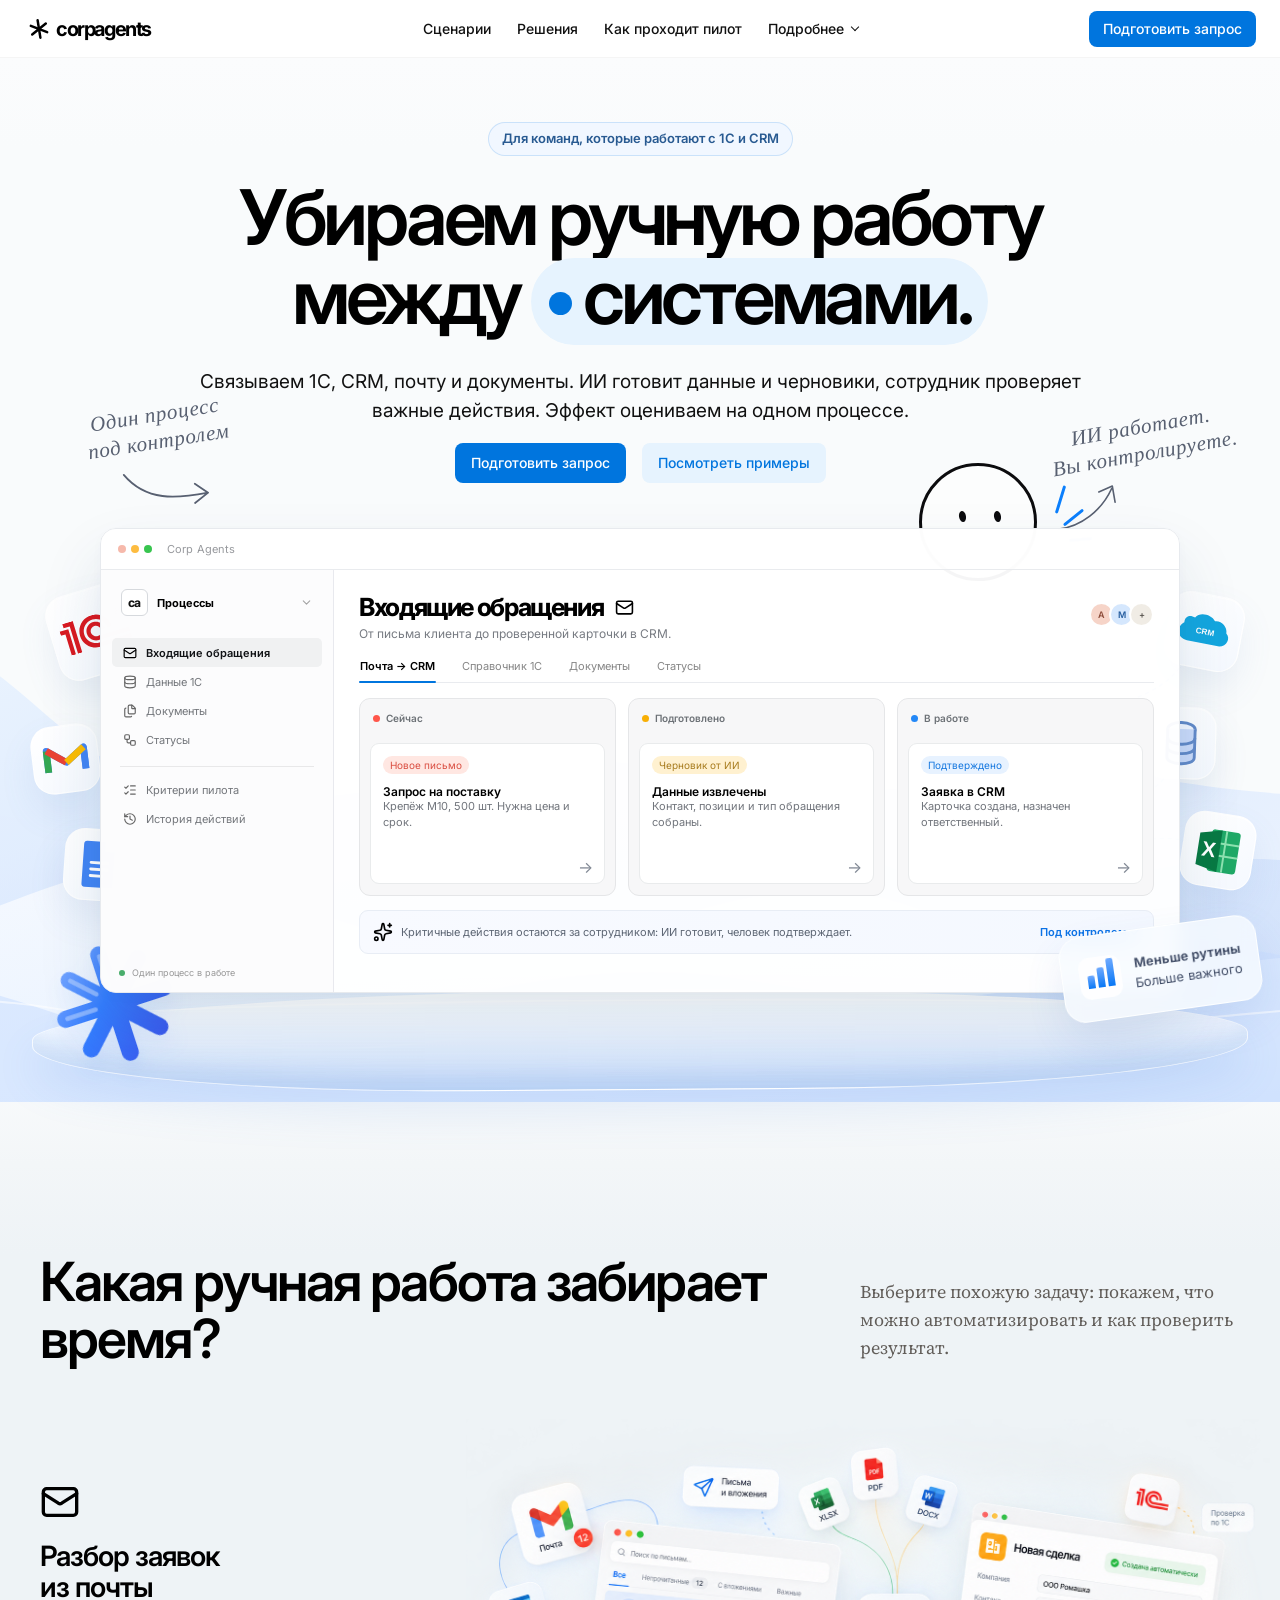
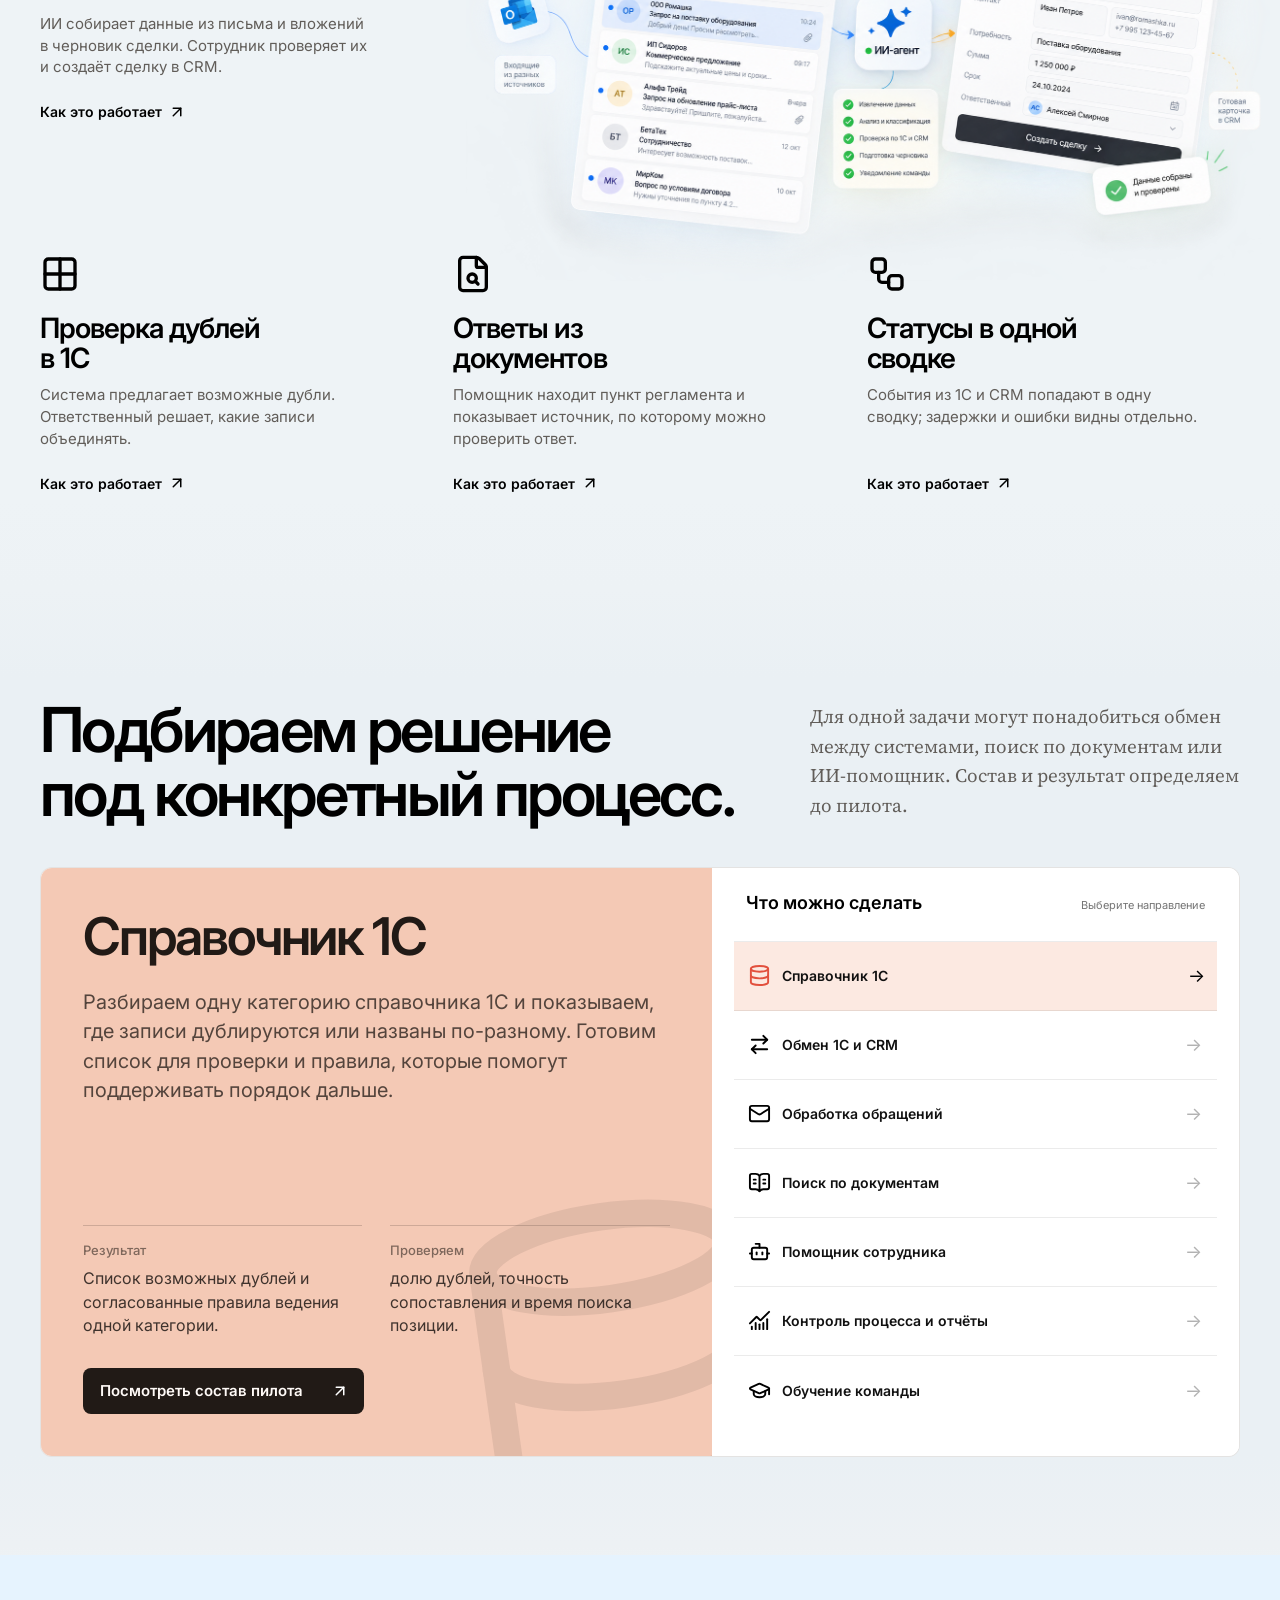
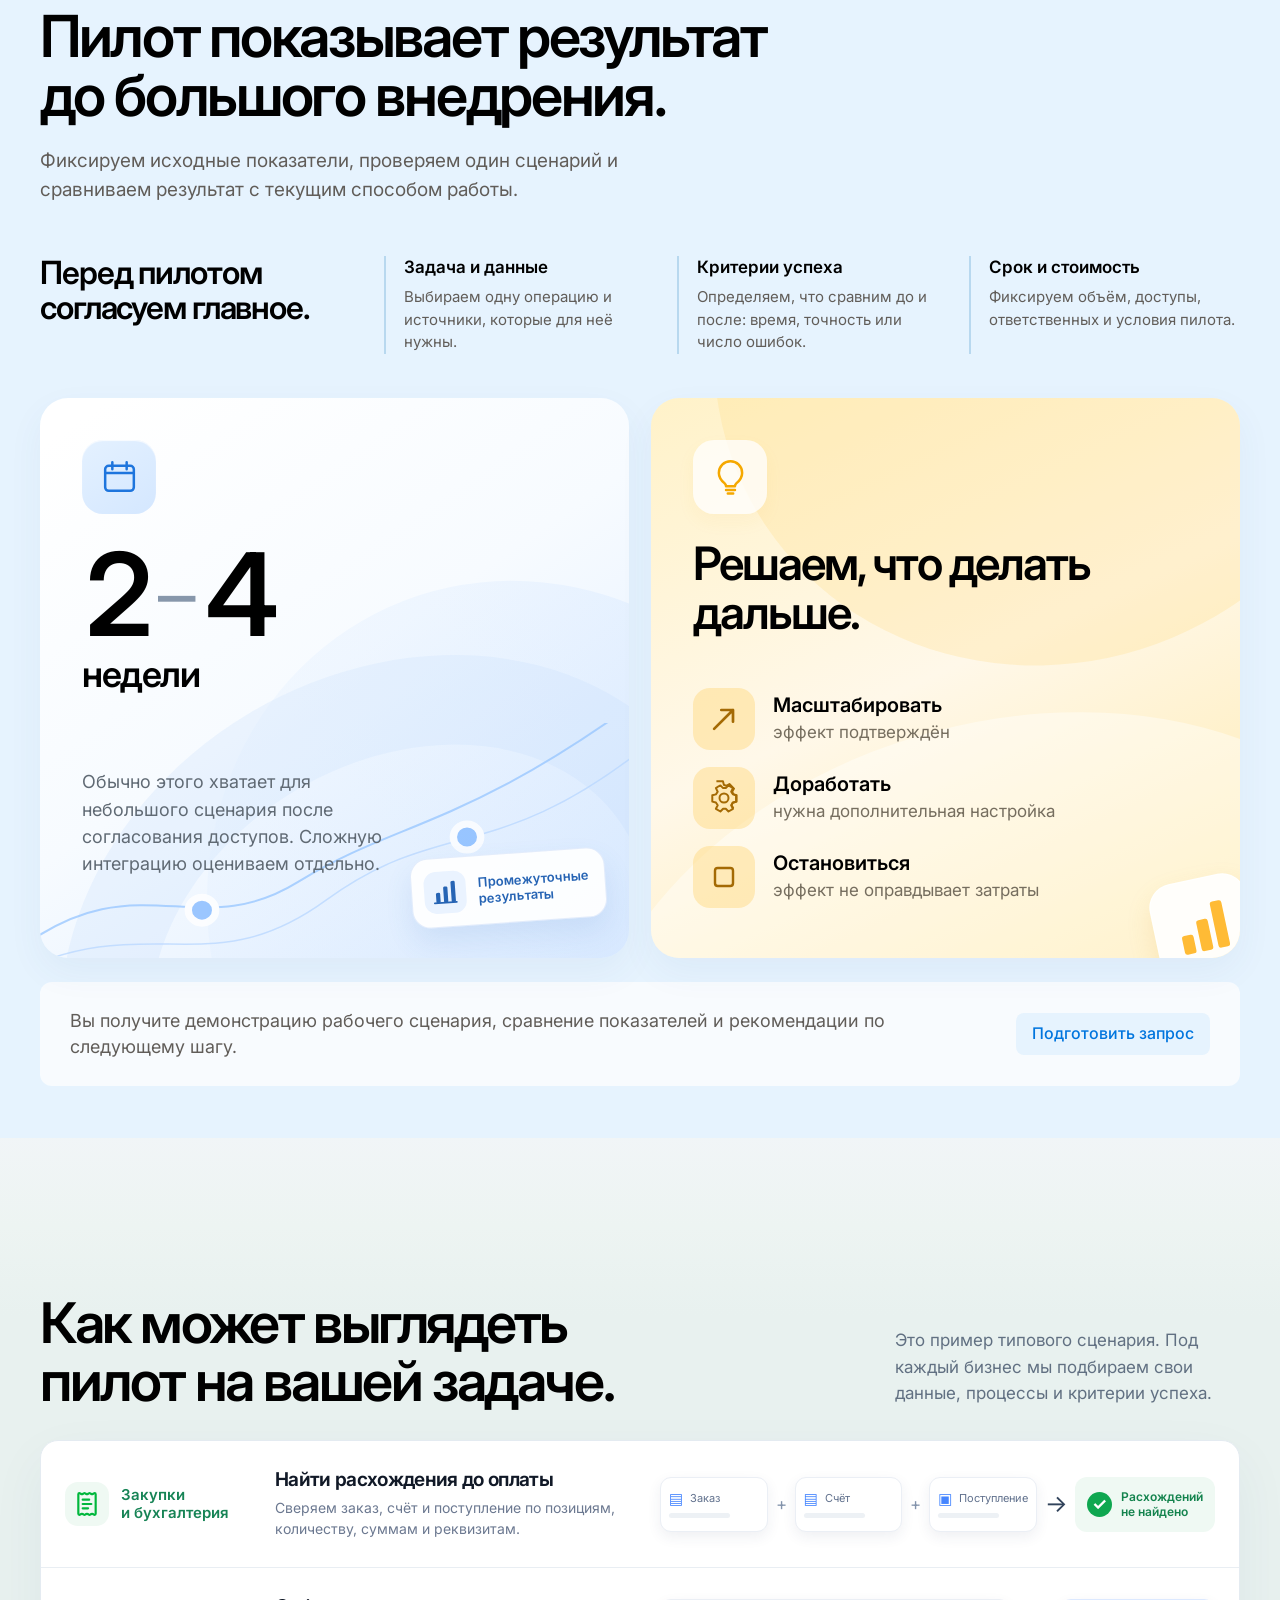
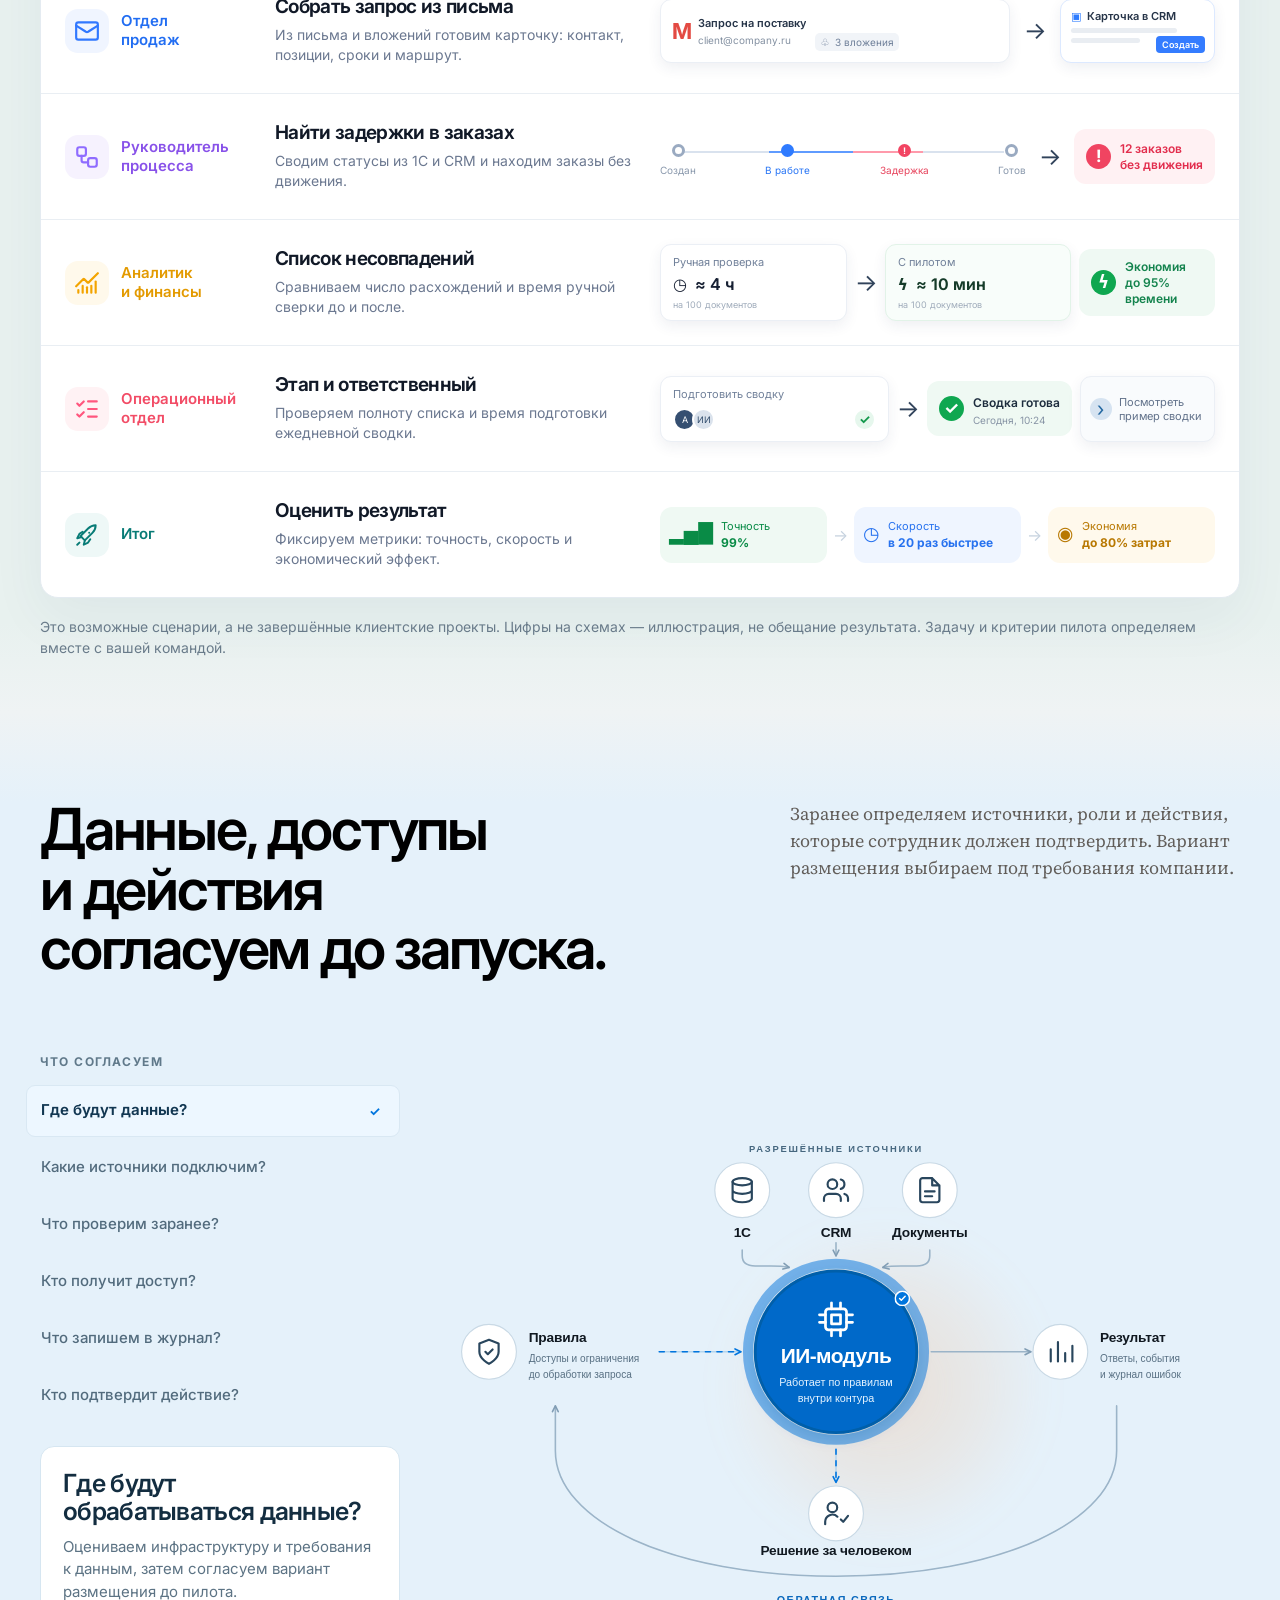
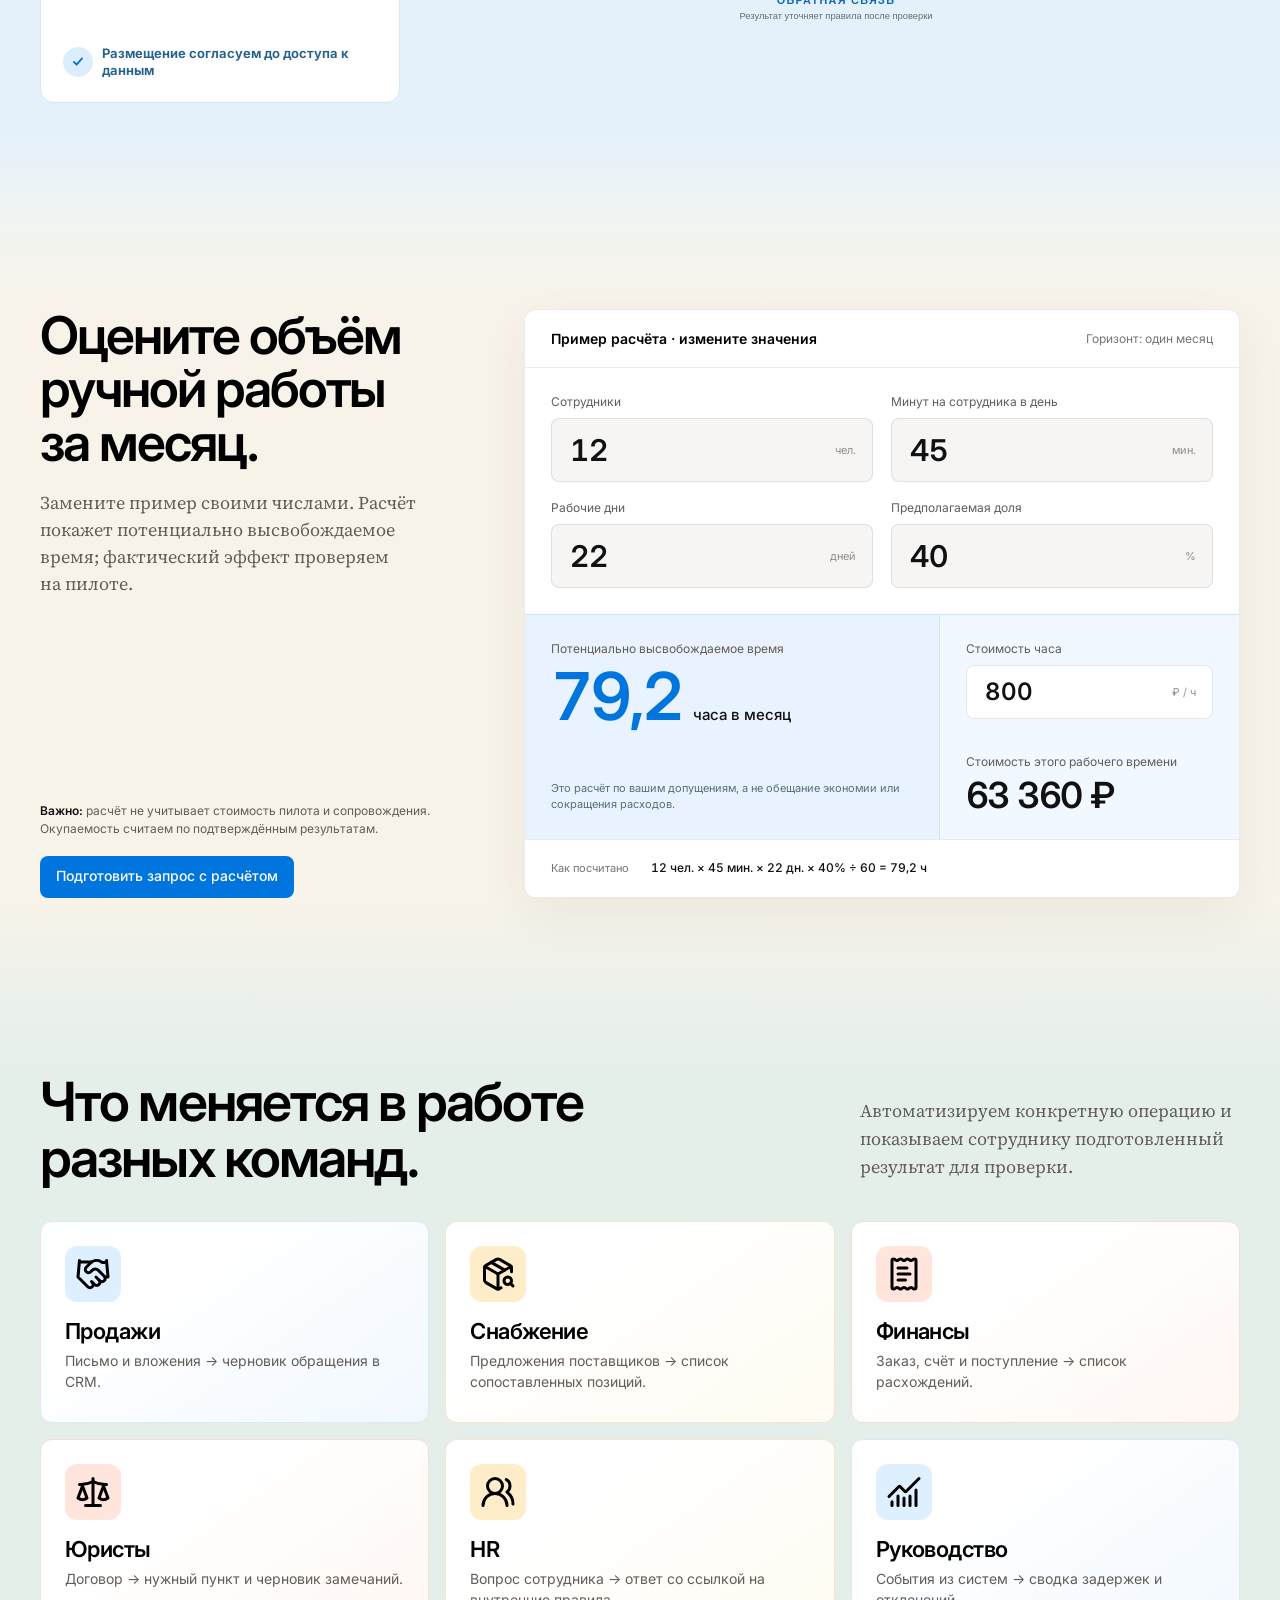
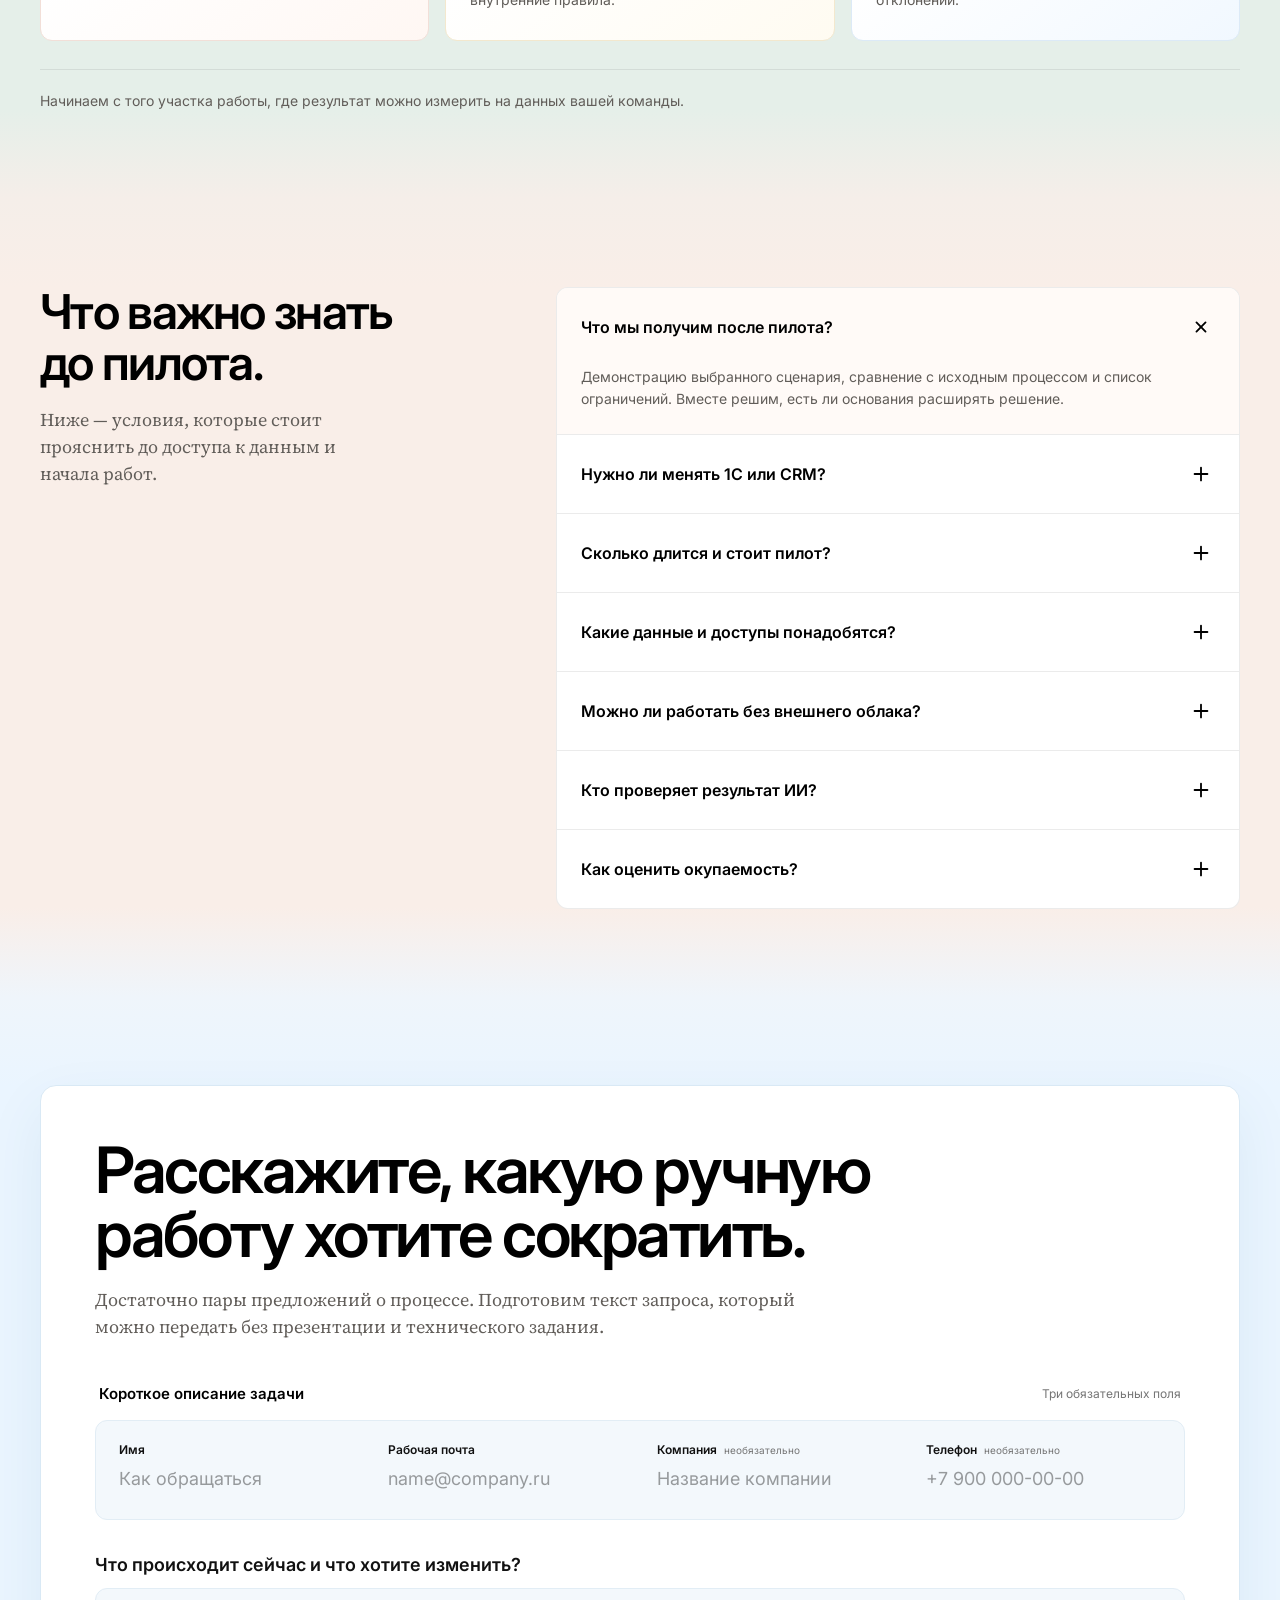
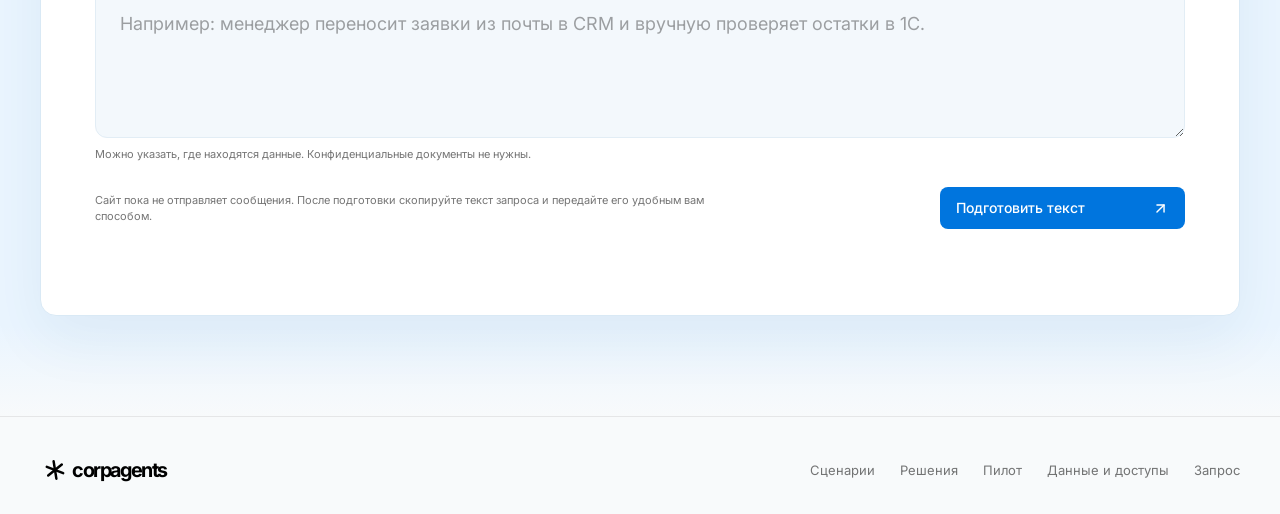
==== commit 4ea957ee: "Refine section layouts and visual accents" ====
--- a/index.html
+++ b/index.html
@@ -11,7 +11,7 @@
     <link rel="preconnect" href="https://fonts.gstatic.com" crossorigin />
     <link href="https://fonts.googleapis.com/css2?family=Inter:wght@400;500;600;700&family=Source+Serif+4:wght@400&display=swap" rel="stylesheet" />
     <link rel="stylesheet" href="./styles.css?v=17" />
-    <link rel="stylesheet" href="./sections.css?v=46" />
+    <link rel="stylesheet" href="./sections.css?v=55" />
     <link rel="stylesheet" href="./Hero%20block/styles.css" />
     <link rel="stylesheet" href="./hero-adaptation.css?v=9" />
       <script src="./script.js?v=6" defer></script>
@@ -307,7 +307,7 @@
 
             <div class="security-canvas">
               <div class="security-svg-wrap" id="security-svg-wrap" aria-busy="true">
-                <object class="security-svg" id="security-svg" type="image/svg+xml" data="./assets/ai-system-interactive.svg?v=13" aria-label="Интерактивная схема согласованного контура ИИ">
+                <object class="security-svg" id="security-svg" type="image/svg+xml" data="./assets/ai-system-interactive.svg?v=15" aria-label="Интерактивная схема согласованного контура ИИ">
                   <img src="./assets/ai-control-loop.png" alt="Согласованные источники передают данные ИИ-модулю. Правила ограничивают обработку, человек подтверждает критические действия, а результат возвращается в контур." />
                 </object>
                 <p class="security-load-status" id="security-load-status" role="status">Загружаем схему…</p>
@@ -318,9 +318,9 @@
       </section>
 
       <section class="content-section economics-section" id="economics" aria-labelledby="economics-title">
-        <div class="container">
+        <div class="container economics-layout">
           <div class="economics-intro">
-            <h2 id="economics-title">Оцените объём ручной<br />работы за месяц.</h2>
+            <h2 id="economics-title">Оцените объём ручной работы за месяц.</h2>
             <p>Замените пример своими числами. Расчёт покажет потенциально высвобождаемое время; фактический эффект проверяем на пилоте.</p>
           </div>
           <div class="calculator-sheet">
@@ -368,7 +368,7 @@
             </div>
             <div class="calculator-formula"><span>Как посчитано</span><output id="calc-formula">12 чел. × 45 мин. × 22 дн. × 40% ÷ 60 = 79,2 ч</output></div>
           </div>
-          <div class="economics-next"><p><strong>Важно:</strong> расчёт не учитывает стоимость пилота и сопровождения. Окупаемость считаем по подтверждённым результатам.</p><a class="button button-ghost" href="#contact" id="calculator-cta">Подготовить запрос с расчётом</a></div>
+          <div class="economics-next"><p><strong>Важно:</strong> расчёт не учитывает стоимость пилота и сопровождения. Окупаемость считаем по подтверждённым результатам.</p><a class="button button-primary" href="#contact" id="calculator-cta">Подготовить запрос с расчётом</a></div>
         </div>
       </section>
 
@@ -400,7 +400,7 @@
       </section>
 
       <section class="content-section contact-section" id="contact" aria-labelledby="contact-title">
-        <div class="container">
+        <div class="container contact-panel">
           <div class="contact-intro">
             <h2 id="contact-title">Расскажите, какую ручную<br />работу хотите сократить.</h2>
             <p>Достаточно пары предложений о процессе. Подготовим текст запроса, который можно передать без презентации и технического задания.</p>
--- a/sections.css
+++ b/sections.css
@@ -2,9 +2,9 @@
 #solutions, #process, #cases, #economics, #departments, #security, #faq, #contact { scroll-margin-top: 82px; }
 
 .solutions-section { padding-top: 110px; }
-.solutions-intro { max-width: 900px; margin-bottom: 42px; }
+.solutions-intro { display: grid; grid-template-columns: minmax(0, 1fr) minmax(320px, 430px); align-items: end; gap: 60px; margin-bottom: 42px; }
 .solutions-intro h2 { font-size: 62px; font-weight: 600; line-height: 1.02; letter-spacing: -2.6px; }
-.solutions-intro > p:last-child { max-width: 650px; margin-top: 21px; color: var(--color-graphite); font: 400 19px/1.55 var(--font-lyon-text); }
+.solutions-intro > p:last-child { max-width: 430px; padding-bottom: 5px; color: var(--color-graphite); font: 400 19px/1.55 var(--font-lyon-text); }
 .solution-browser { --solution-panel: #f4c9b5; --solution-ink: #211a16; --solution-accent: #d94f35; --solution-accent-soft: #fce9e1; --solution-line: rgba(33,26,22,.18); display: grid; grid-template-columns: minmax(0, 1.12fr) minmax(420px, .88fr); overflow: hidden; min-height: 590px; border: 1px solid rgba(33,26,22,.12); border-radius: var(--radius-cards); background: #fff; }
 .solution-browser button:focus-visible { outline-color: var(--solution-accent); }
 .solution-spotlight { position: relative; isolation: isolate; display: flex; flex-direction: column; overflow: hidden; min-width: 0; padding: 42px; background: var(--solution-panel); color: var(--solution-ink); }
@@ -177,14 +177,15 @@
 .cases-note { margin-top: 18px; color: #697b8a; font-size: 14px; line-height: 1.5; }
 
 .economics-section { padding-top: 88px; }
-.economics-intro { max-width: 850px; margin-bottom: 38px; }
-.economics-intro h2 { font-size: 58px; font-weight: 600; line-height: 1.02; letter-spacing: -2.2px; text-wrap: balance; }
-.economics-intro p { max-width: 690px; margin-top: 18px; color: var(--color-graphite); font: 400 18px/1.5 var(--font-lyon-text); text-wrap: pretty; }
-.calculator-sheet { overflow: hidden; border: var(--hairline); border-radius: var(--radius-cards); background: #fff; box-shadow: 0 18px 50px rgba(53, 48, 43, .06); }
-.calculator-sheet-head { display: flex; align-items: center; justify-content: space-between; min-height: 58px; padding: 0 30px; border-bottom: var(--hairline); }
+.economics-layout { display: grid; grid-template-columns: minmax(0, 420px) minmax(0, 1fr); grid-template-areas: 'intro calculator' 'next calculator'; grid-template-rows: auto 1fr; column-gap: clamp(48px, 5vw, 84px); align-items: start; }
+.economics-intro { grid-area: intro; max-width: 420px; }
+.economics-intro h2 { font-size: 52px; font-weight: 600; line-height: 1.03; letter-spacing: -2px; text-wrap: balance; }
+.economics-intro p { max-width: 400px; margin-top: 20px; color: var(--color-graphite); font: 400 18px/1.5 var(--font-lyon-text); text-wrap: pretty; }
+.calculator-sheet { grid-area: calculator; min-width: 0; overflow: hidden; border: var(--hairline); border-radius: var(--radius-cards); background: #fff; box-shadow: 0 18px 50px rgba(53, 48, 43, .06); }
+.calculator-sheet-head { display: flex; align-items: center; justify-content: space-between; gap: 16px; min-height: 58px; padding: 0 26px; border-bottom: var(--hairline); }
 .calculator-sheet-head strong { font-size: 14px; font-weight: 600; }
 .calculator-sheet-head span { color: var(--color-stone); font-size: 12px; }
-.calculator-equation { display: grid; grid-template-columns: minmax(145px, 1fr) 34px minmax(145px, 1fr) 34px minmax(145px, 1fr) 34px minmax(145px, 1fr); align-items: end; padding: 32px 30px 36px; }
+.calculator-equation { display: grid; grid-template-columns: repeat(2, minmax(0, 1fr)); gap: 18px; align-items: end; padding: 26px; }
 .calc-factor, .calc-rate { display: flex; flex-direction: column; gap: 9px; min-width: 0; color: var(--color-graphite); font-size: 12px; }
 .calc-input { display: flex; align-items: center; min-width: 0; height: 64px; padding: 0 16px; border: 1px solid rgba(0,0,0,.09); border-radius: 8px; background: var(--color-paper-warmth); transition: border-color 120ms ease-out, background-color 120ms ease-out, box-shadow 120ms ease-out, transform 120ms ease-out; }
 .calc-input:hover { border-color: rgba(0,0,0,.2); background: #f2f1ef; }
@@ -196,35 +197,54 @@
 .calc-input input:disabled { cursor: not-allowed; }
 .calc-input:has(input:disabled) { background: #eceae7; color: rgba(0,0,0,.42); cursor: not-allowed; }
 .calc-input small { flex: none; color: rgba(0,0,0,.42); font-size: 11px; white-space: nowrap; }
-.calc-operator { align-self: center; padding-top: 20px; color: rgba(0,0,0,.24); font-size: 24px; font-weight: 400; text-align: center; }
-.calculator-summary { display: grid; grid-template-columns: minmax(0, 1.18fr) minmax(300px, .82fr); min-height: 255px; border-top: var(--hairline); background: #f8f7f5; }
-.calculator-hours { display: flex; flex-direction: column; padding: 32px 30px 28px; }
+.calc-operator { display: none; }
+.calculator-summary { display: grid; grid-template-columns: minmax(0, 1.16fr) minmax(270px, .84fr); min-height: 225px; border-top: 1px solid #d0e3f3; background: #e8f3ff; }
+.calculator-hours { display: flex; flex-direction: column; padding: 26px; }
 .calculator-hours > span, .calculator-money > span { color: var(--color-graphite); font-size: 12px; }
-.calculator-hours > div { display: flex; align-items: baseline; gap: 18px; margin-top: 10px; }
-.calculator-hours output { min-width: 3.1ch; color: var(--color-notion-blue); font-size: 78px; font-weight: 600; line-height: .92; letter-spacing: -.065em; font-variant-numeric: tabular-nums; }
-.calculator-hours strong { max-width: 145px; color: var(--color-charcoal); font-size: 18px; font-weight: 500; line-height: 1.18; }
-.calculator-hours p { max-width: 520px; margin-top: auto; padding-top: 22px; color: rgba(0,0,0,.48); font-size: 11px; line-height: 1.5; }
-.calculator-value { display: flex; flex-direction: column; padding: 32px 30px 28px; border-left: var(--hairline); }
+.calculator-hours > div { display: flex; align-items: baseline; gap: 12px; margin-top: 10px; }
+.calculator-hours output { min-width: 3.1ch; color: var(--color-notion-blue); font-size: 66px; font-weight: 600; line-height: .92; letter-spacing: -.065em; font-variant-numeric: tabular-nums; }
+.calculator-hours strong { max-width: 120px; color: var(--color-charcoal); font-size: 15px; font-weight: 500; line-height: 1.18; }
+.calculator-hours p { max-width: 520px; margin-top: auto; padding-top: 22px; color: #596e7d; font-size: 11px; line-height: 1.5; }
+.calculator-value { display: flex; flex-direction: column; padding: 26px; border-left: 1px solid #d0e3f3; background: #f2f8ff; }
 .calc-rate { max-width: 260px; }
 .calc-rate .calc-input { height: 54px; background: #fff; }
 .calc-rate .calc-input input { font-size: 24px; }
 .calculator-money { margin-top: auto; padding-top: 28px; }
-.calculator-money output { display: block; margin-top: 7px; color: var(--color-charcoal); font-size: 40px; font-weight: 600; line-height: 1; letter-spacing: -.045em; font-variant-numeric: tabular-nums; }
-.calculator-formula { display: grid; grid-template-columns: 150px minmax(0, 1fr); align-items: center; min-height: 58px; padding: 12px 30px; border-top: var(--hairline); background: #fff; }
+.calculator-money output { display: block; margin-top: 7px; color: var(--color-charcoal); font-size: 36px; font-weight: 600; line-height: 1; letter-spacing: -.045em; font-variant-numeric: tabular-nums; }
+.calculator-formula { display: grid; grid-template-columns: 100px minmax(0, 1fr); align-items: center; min-height: 58px; padding: 12px 26px; border-top: var(--hairline); background: #fff; }
 .calculator-formula span { color: var(--color-stone); font-size: 11px; }
-.calculator-formula output { overflow: hidden; color: var(--color-charcoal); font-size: 14px; font-weight: 500; line-height: 1.4; text-overflow: ellipsis; white-space: nowrap; font-variant-numeric: tabular-nums; }
+.calculator-formula output { overflow: hidden; color: var(--color-charcoal); font-size: 12px; font-weight: 500; line-height: 1.4; text-overflow: ellipsis; white-space: nowrap; font-variant-numeric: tabular-nums; }
 .economics-note { max-width: 900px; margin-top: 18px; color: var(--color-graphite); font-size: 12px; line-height: 1.5; text-wrap: pretty; }
 .economics-note strong { color: var(--color-charcoal); font-weight: 600; }
-.economics-next { display: flex; align-items: center; justify-content: space-between; gap: 24px; margin-top: 20px; }
+.economics-next { display: flex; flex-direction: column; align-items: flex-start; grid-area: next; align-self: end; gap: 18px; margin-top: 32px; }
 .economics-next p { max-width: 760px; color: var(--color-graphite); font-size: 12px; line-height: 1.5; }
 .economics-next strong { color: var(--color-charcoal); font-weight: 600; }
 .economics-next .button { flex: none; }
 
 .department-grid { display: grid; grid-template-columns: repeat(3, minmax(0, 1fr)); gap: 16px; }
-.department-card { min-height: 202px; padding: 24px; border: var(--hairline); border-radius: var(--radius-cards); background: #fff; }
-.department-icon { display: grid; place-items: center; width: 42px; height: 42px; }
-.department-icon img { display: block; width: 42px; height: 42px; }
-.department-card h3 { margin-top: 18px; font-size: 22px; font-weight: 600; letter-spacing: -.025em; }
+.department-card {
+  --department-wash: #f1f8ff;
+  --department-icon-fill: #deefff;
+  --department-border: #dceaf7;
+  min-height: 202px;
+  padding: 24px;
+  border: 1px solid var(--department-border);
+  border-radius: var(--radius-cards);
+  background: linear-gradient(145deg, #fff 32%, var(--department-wash) 100%);
+}
+.department-card:nth-child(2), .department-card:nth-child(5) {
+  --department-wash: #fffbf1;
+  --department-icon-fill: #ffedca;
+  --department-border: #f3e8ce;
+}
+.department-card:nth-child(3), .department-card:nth-child(4) {
+  --department-wash: #fff7f3;
+  --department-icon-fill: #ffe5dc;
+  --department-border: #f2dfd8;
+}
+.department-icon { display: grid; place-items: center; width: 56px; height: 56px; border-radius: 12px; background: var(--department-icon-fill); }
+.department-icon img { display: block; width: 36px; height: 36px; }
+.department-card h3 { margin-top: 16px; font-size: 22px; font-weight: 600; letter-spacing: -.025em; }
 .department-card p { max-width: 340px; margin-top: 7px; color: var(--color-graphite); font-size: 14px; line-height: 1.47; }
 .industry-line { margin-top: 28px; padding-top: 20px; border-top: var(--hairline); color: var(--color-graphite); font-size: 14px; line-height: 1.5; }
 
@@ -266,6 +286,7 @@
 .faq-intro > p:last-child { max-width: 350px; margin-top: 18px; color: var(--color-graphite); font: 400 18px/1.5 var(--font-lyon-text); }
 .faq-list { overflow: hidden; border: var(--hairline); border-radius: var(--radius-cards); background: #fff; }
 .faq-list details + details { border-top: var(--hairline); }
+.faq-list details[open] { background: #fffaf7; }
 .faq-list summary { display: flex; align-items: center; justify-content: space-between; gap: 20px; min-height: 78px; padding: 20px 24px; font-size: 16px; font-weight: 600; list-style: none; cursor: pointer; }
 .faq-list summary::-webkit-details-marker { display: none; }
 .faq-list summary span { display: grid; place-items: center; width: 28px; height: 28px; flex: none; }
@@ -274,6 +295,7 @@
 .faq-list details p { max-width: 680px; padding: 0 24px 24px; color: var(--color-graphite); font-size: 14px; line-height: 1.55; }
 
 .contact-section { padding-top: 88px; padding-bottom: 100px; background: #fff; }
+.contact-panel.container { max-width: 1320px; padding: 52px 54px 56px; border: 1px solid #d9e9f5; border-radius: 16px; background: #fff; box-shadow: 0 22px 60px rgba(35,86,130,.07); }
 .contact-intro { max-width: 980px; }
 .contact-intro h2 { font-size: 64px; font-weight: 600; line-height: 1.01; letter-spacing: -2.5px; text-wrap: balance; }
 .contact-intro p { max-width: 700px; margin-top: 19px; color: var(--color-graphite); font: 400 18px/1.5 var(--font-lyon-text); text-wrap: pretty; }
@@ -282,7 +304,7 @@
 .contact-brief-head { display: flex; align-items: center; justify-content: space-between; gap: 24px; padding: 0 4px 17px; }
 .contact-brief-head strong { font-size: 15px; font-weight: 600; }
 .contact-brief-head span { color: var(--color-stone); font-size: 12px; }
-.contact-identity { display: grid; grid-template-columns: repeat(4, minmax(0, 1fr)); gap: 8px; padding: 10px; border-radius: var(--radius-cards); background: var(--color-paper-warmth); }
+.contact-identity { display: grid; grid-template-columns: repeat(4, minmax(0, 1fr)); gap: 8px; padding: 10px; border: 1px solid #e2edf5; border-radius: var(--radius-cards); background: #f3f8fc; }
 .brief-field, .contact-task-field { display: flex; flex-direction: column; min-width: 0; }
 .brief-field { min-height: 78px; padding: 11px 13px 9px; border-radius: 9px; transition: background-color 120ms ease-out, box-shadow 120ms ease-out; }
 .brief-field > span, .contact-task-field > span { color: var(--color-charcoal); font-size: 12px; font-weight: 600; }
@@ -293,7 +315,7 @@
 .brief-field input::placeholder { color: rgba(0,0,0,.38); font-weight: 400; }
 .contact-task-field { margin-top: 34px; }
 .contact-task-field > span { font-size: 18px; }
-.contact-task-field textarea { width: 100%; min-width: 0; min-height: 150px; margin-top: 13px; padding: 22px 24px; resize: vertical; border: 1px solid transparent; border-radius: var(--radius-cards); outline: 0; background: var(--color-sky-tint); color: var(--color-charcoal); font: 500 18px/1.45 var(--font-notioninter); transition: border-color 120ms ease-out, box-shadow 120ms ease-out, background-color 120ms ease-out; }
+.contact-task-field textarea { width: 100%; min-width: 0; min-height: 150px; margin-top: 13px; padding: 22px 24px; resize: vertical; border: 1px solid #e2edf5; border-radius: var(--radius-cards); outline: 0; background: #f3f8fc; color: var(--color-charcoal); font: 500 18px/1.45 var(--font-notioninter); transition: border-color 120ms ease-out, box-shadow 120ms ease-out, background-color 120ms ease-out; }
 .contact-task-field textarea:hover { background: #dceefe; }
 .contact-task-field textarea:focus-visible { border-color: var(--color-notion-blue); background: #eef7ff; box-shadow: 0 0 0 3px rgba(0,117,222,.15); }
 .contact-task-field textarea::placeholder { color: rgba(0,0,0,.36); font-weight: 400; }
@@ -369,31 +391,31 @@
 
 .security-section {
   --section-from: #eff3f4;
-  --section-fill: #eef4f6;
-  --section-to: #f1f5f7;
+  --section-fill: #e5f1fa;
+  --section-to: #f1f4f1;
 }
 
 .economics-section {
-  --section-from: #f1f5f7;
-  --section-fill: #f2f5f6;
-  --section-to: #eaf0f4;
+  --section-from: #f1f4f1;
+  --section-fill: #f8f3e9;
+  --section-to: #edf1eb;
 }
 
 .departments-section {
-  --section-from: #eaf0f4;
-  --section-fill: var(--canvas-steel);
-  --section-to: #f4f5f2;
+  --section-from: #edf1eb;
+  --section-fill: #e5efe9;
+  --section-to: #f5eee9;
 }
 
 .faq-section {
-  --section-from: #f4f5f2;
-  --section-fill: #eef3f5;
-  --section-to: #edf3f6;
+  --section-from: #f5eee9;
+  --section-fill: #f9eee8;
+  --section-to: #eff5fb;
 }
 
 .contact-section {
-  --section-from: #edf3f6;
-  --section-fill: var(--canvas-cloud);
+  --section-from: #eff5fb;
+  --section-fill: #eaf5ff;
   --section-to: #f8fafb;
 }
 
@@ -419,6 +441,11 @@
 }
 
 @media (max-width: 1180px) {
+  .economics-layout { grid-template-columns: 1fr; grid-template-areas: 'intro' 'calculator' 'next'; grid-template-rows: auto; gap: 30px; }
+  .economics-intro { max-width: 850px; }
+  .economics-intro p { max-width: 690px; }
+  .economics-next { align-self: auto; flex-direction: row; align-items: center; justify-content: space-between; margin-top: 0; }
+  .contact-panel.container { padding: 44px 40px 48px; }
   .solutions-intro h2 { font-size: 54px; letter-spacing: -1.9px; }
   .solution-browser { grid-template-columns: minmax(0, 1.04fr) minmax(380px, .96fr); }
   .solution-spotlight { padding: 34px; }
@@ -449,7 +476,7 @@
   .case-flow { gap: 6px; }
   .case-flow--mail, .case-flow--status { gap: 8px; }
   .economics-intro h2 { font-size: 50px; letter-spacing: -1.9px; }
-  .calculator-equation { grid-template-columns: minmax(130px, 1fr) 26px minmax(130px, 1fr) 26px minmax(130px, 1fr) 26px minmax(130px, 1fr); padding-right: 24px; padding-left: 24px; }
+  .calculator-equation { padding-right: 24px; padding-left: 24px; }
   .calculator-sheet-head, .calculator-hours, .calculator-value, .calculator-formula { padding-right: 24px; padding-left: 24px; }
   .calculator-hours output { font-size: 70px; }
   .security-heading h2 { font-size: 50px; letter-spacing: -1.9px; }
@@ -463,6 +490,7 @@
 }
 
 @media (max-width: 980px) {
+  .contact-identity { grid-template-columns: repeat(2, minmax(0, 1fr)); }
   .section-heading { align-items: flex-start; flex-direction: column; gap: 16px; }
   .section-heading > p { max-width: 680px; padding-bottom: 0; }
   .scenario-grid { grid-template-columns: repeat(2, minmax(0, 1fr)); }
@@ -477,6 +505,8 @@
 }
 
 @media (max-width: 1100px) {
+  .solutions-intro { grid-template-columns: 1fr; gap: 18px; }
+  .solutions-intro > p:last-child { max-width: 680px; padding-bottom: 0; }
   .cases-intro { align-items: start; }
   .cases-intro p { max-width: 300px; }
   .case-item { grid-template-columns: minmax(175px, .65fr) minmax(0, 1.35fr); row-gap: 13px; min-height: 0; padding: 20px 24px; }
@@ -494,6 +524,7 @@
 }
 
 @media (max-width: 767px) {
+  .contact-panel.container { width: calc(100% - 32px); padding: 30px 20px 34px; }
   .content-section { padding: 64px 0; }
   .scenarios { padding: 64px 0; }
   .section-heading h2 { font-size: 40px; letter-spacing: -1.4px; }
@@ -558,7 +589,7 @@
   .calculator-equation { grid-template-columns: repeat(2, minmax(0, 1fr)); gap: 18px; }
   .calc-operator { display: none; }
   .calculator-summary { grid-template-columns: 1fr; }
-  .calculator-value { min-height: 220px; border-top: var(--hairline); border-left: 0; }
+  .calculator-value { min-height: 220px; border-top: 1px solid #d0e3f3; border-left: 0; }
   .calculator-formula { grid-template-columns: 1fr; gap: 5px; }
   .calculator-formula output { white-space: normal; }
   .security-heading h2 { font-size: 40px; letter-spacing: -1.4px; }
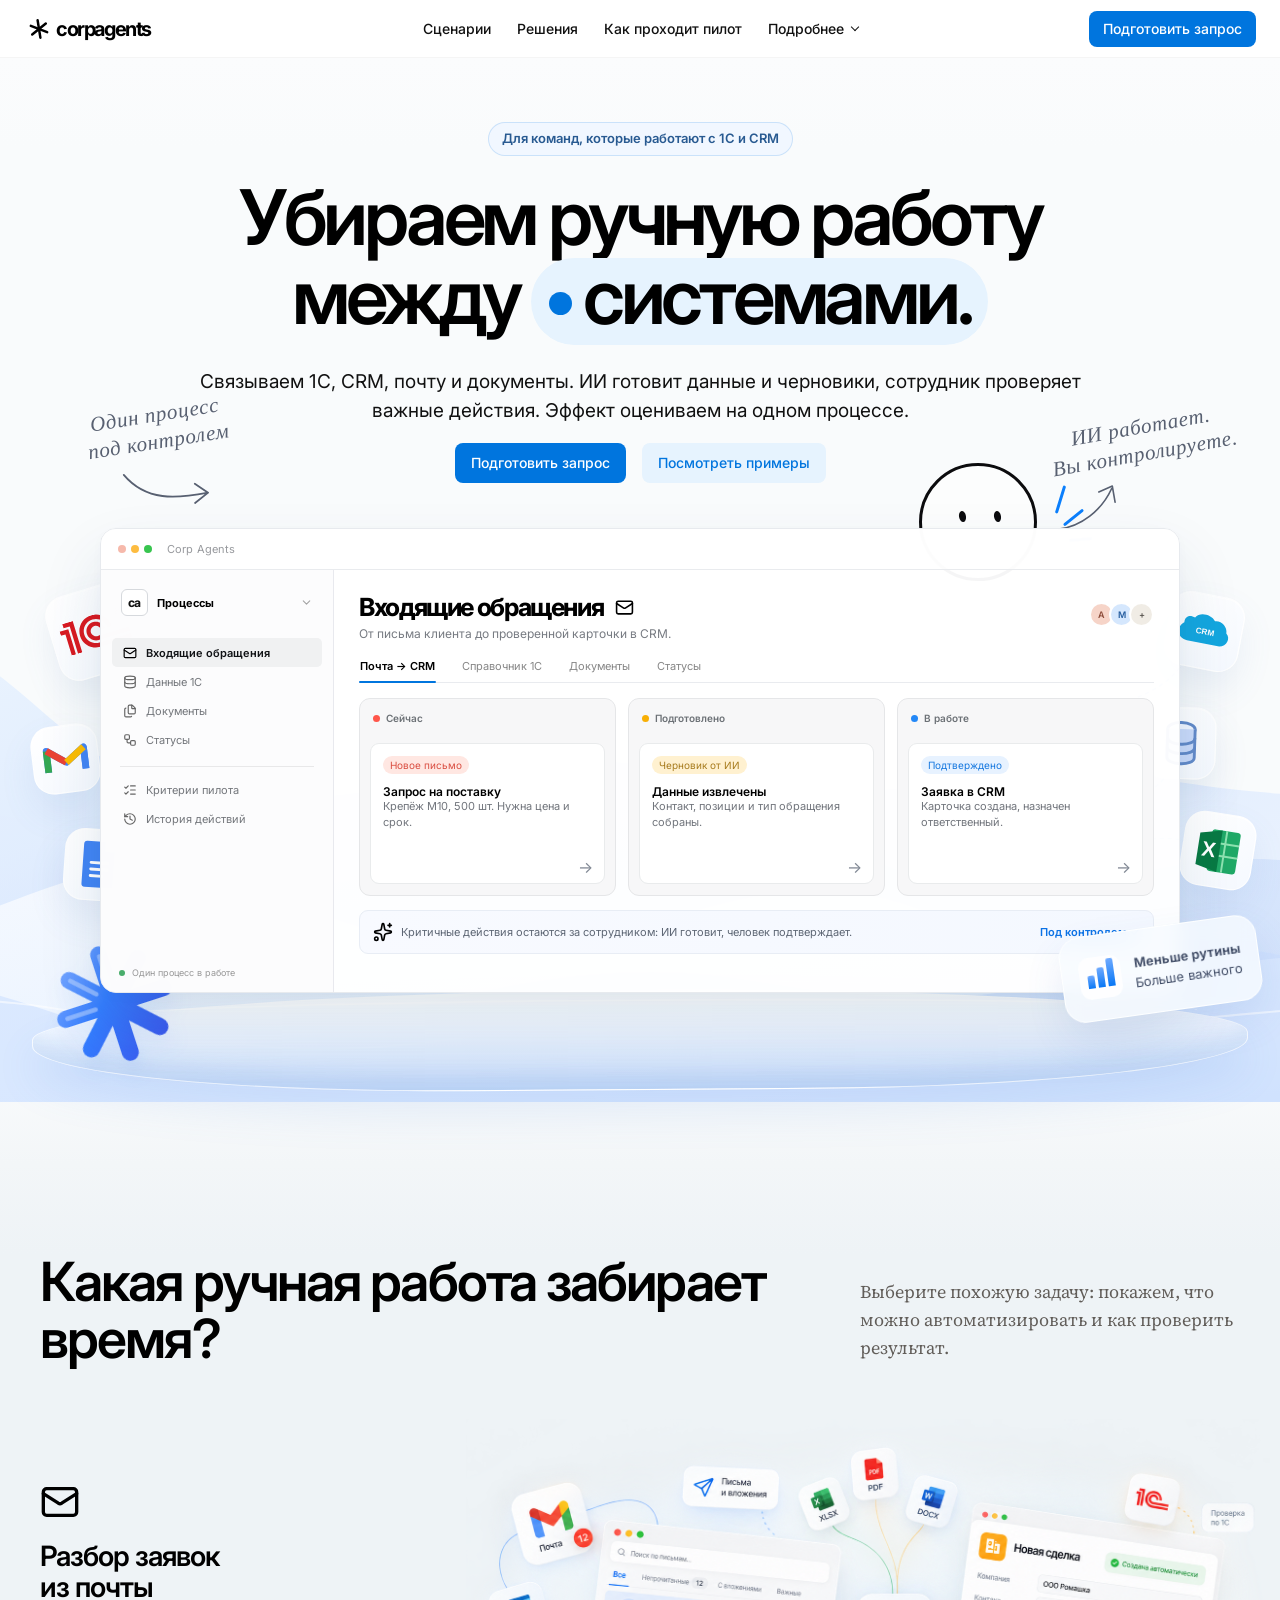
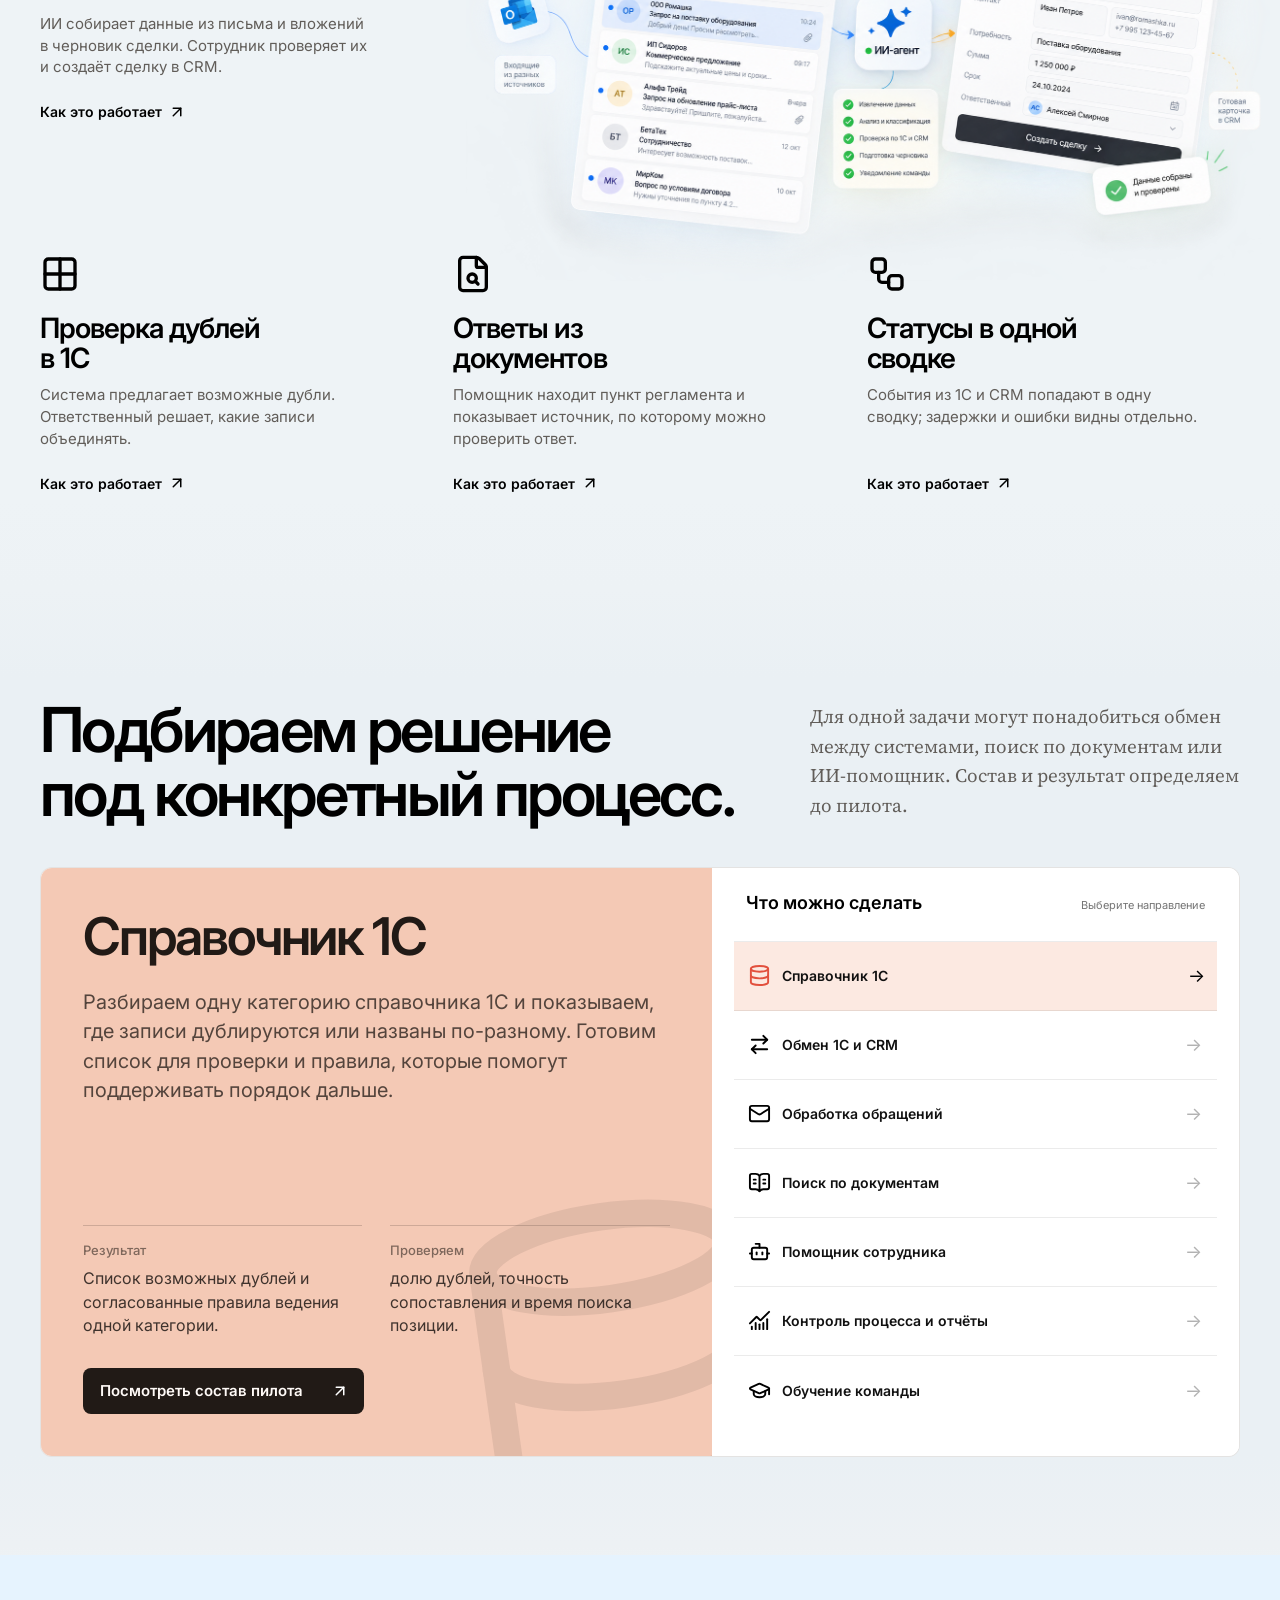
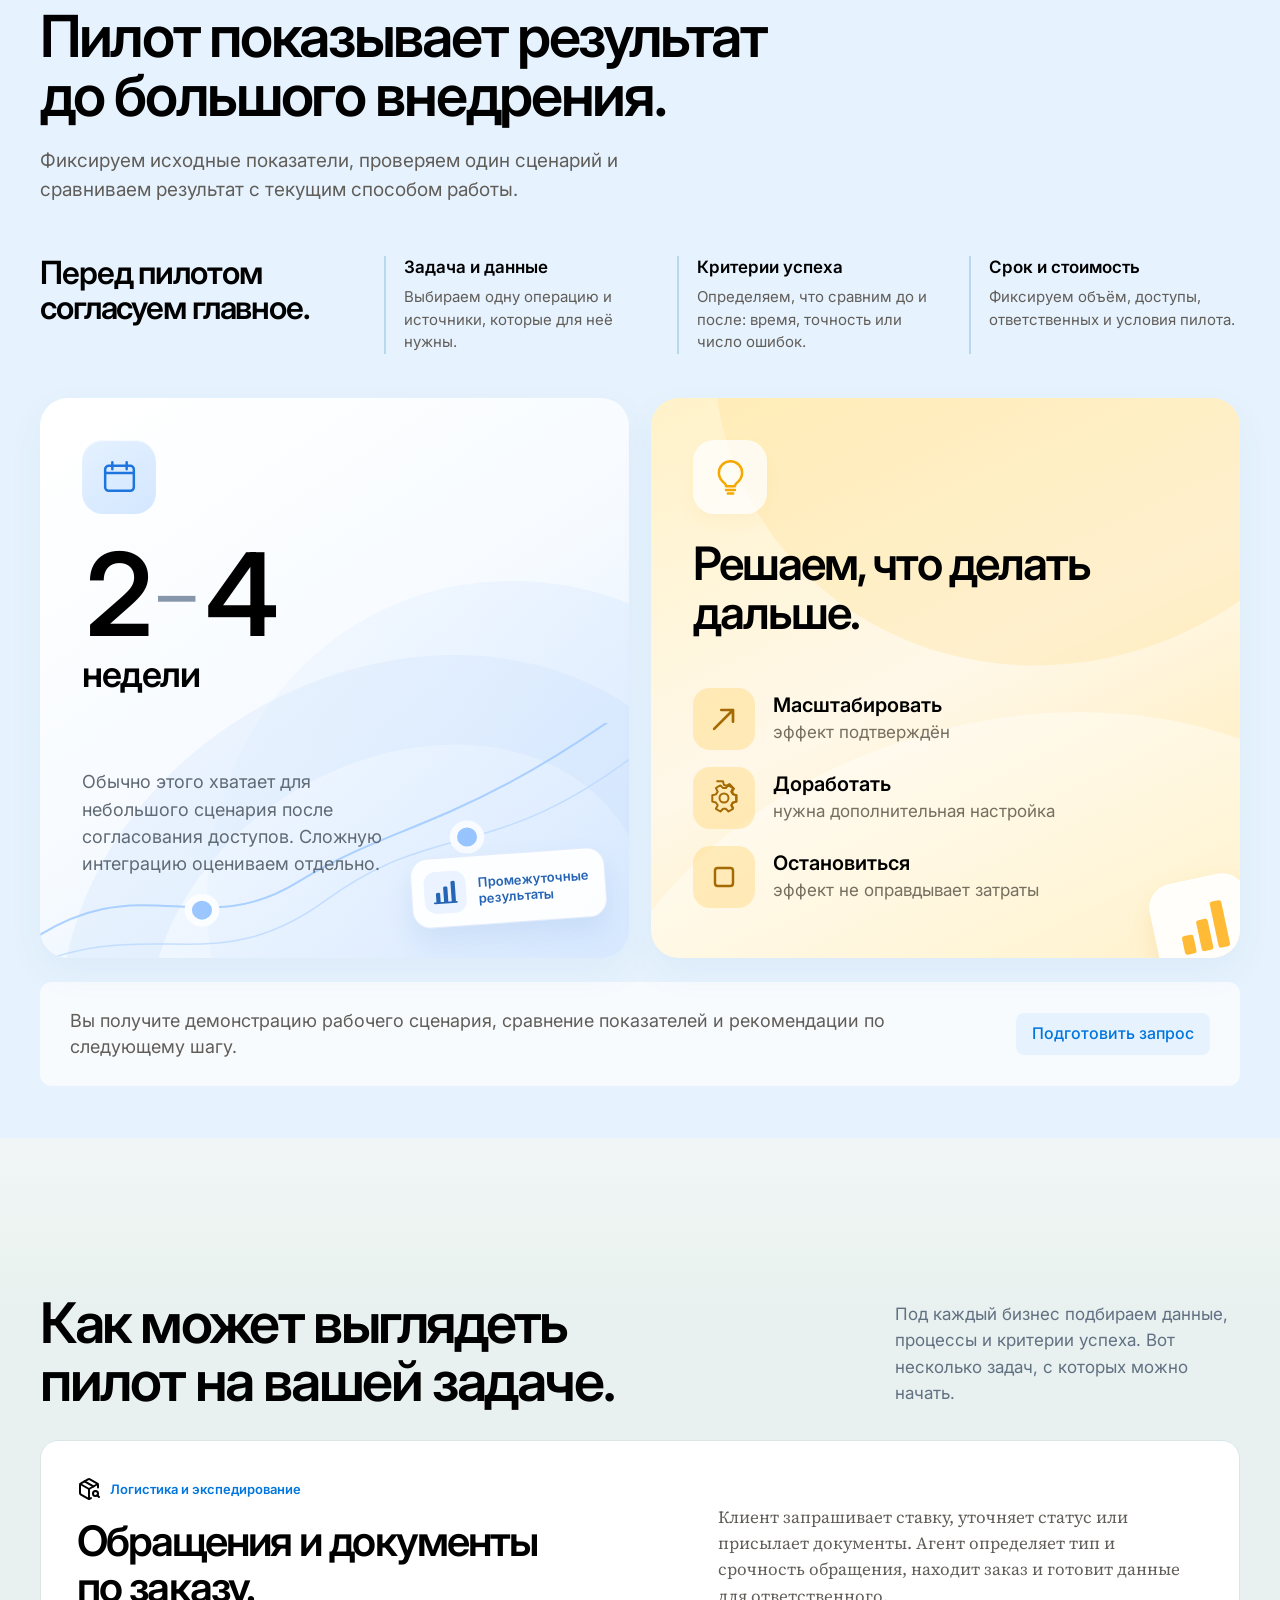
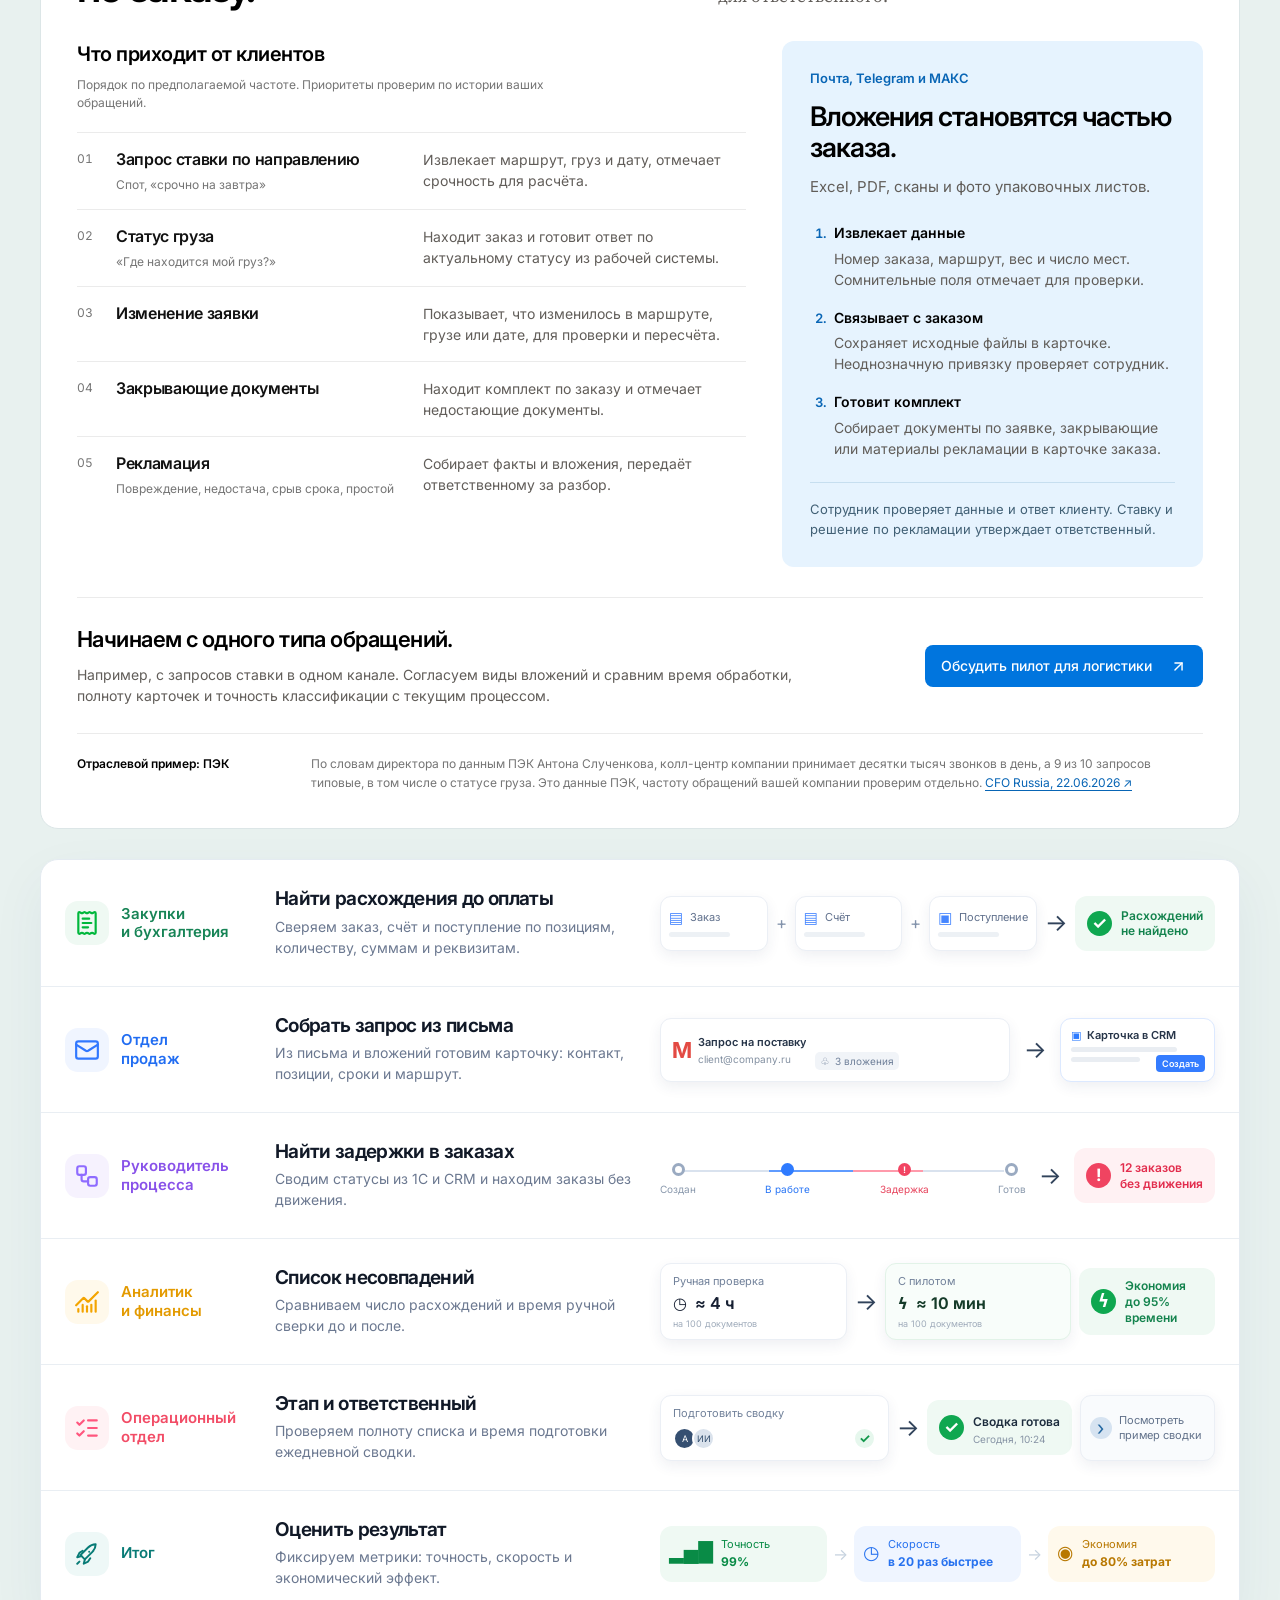
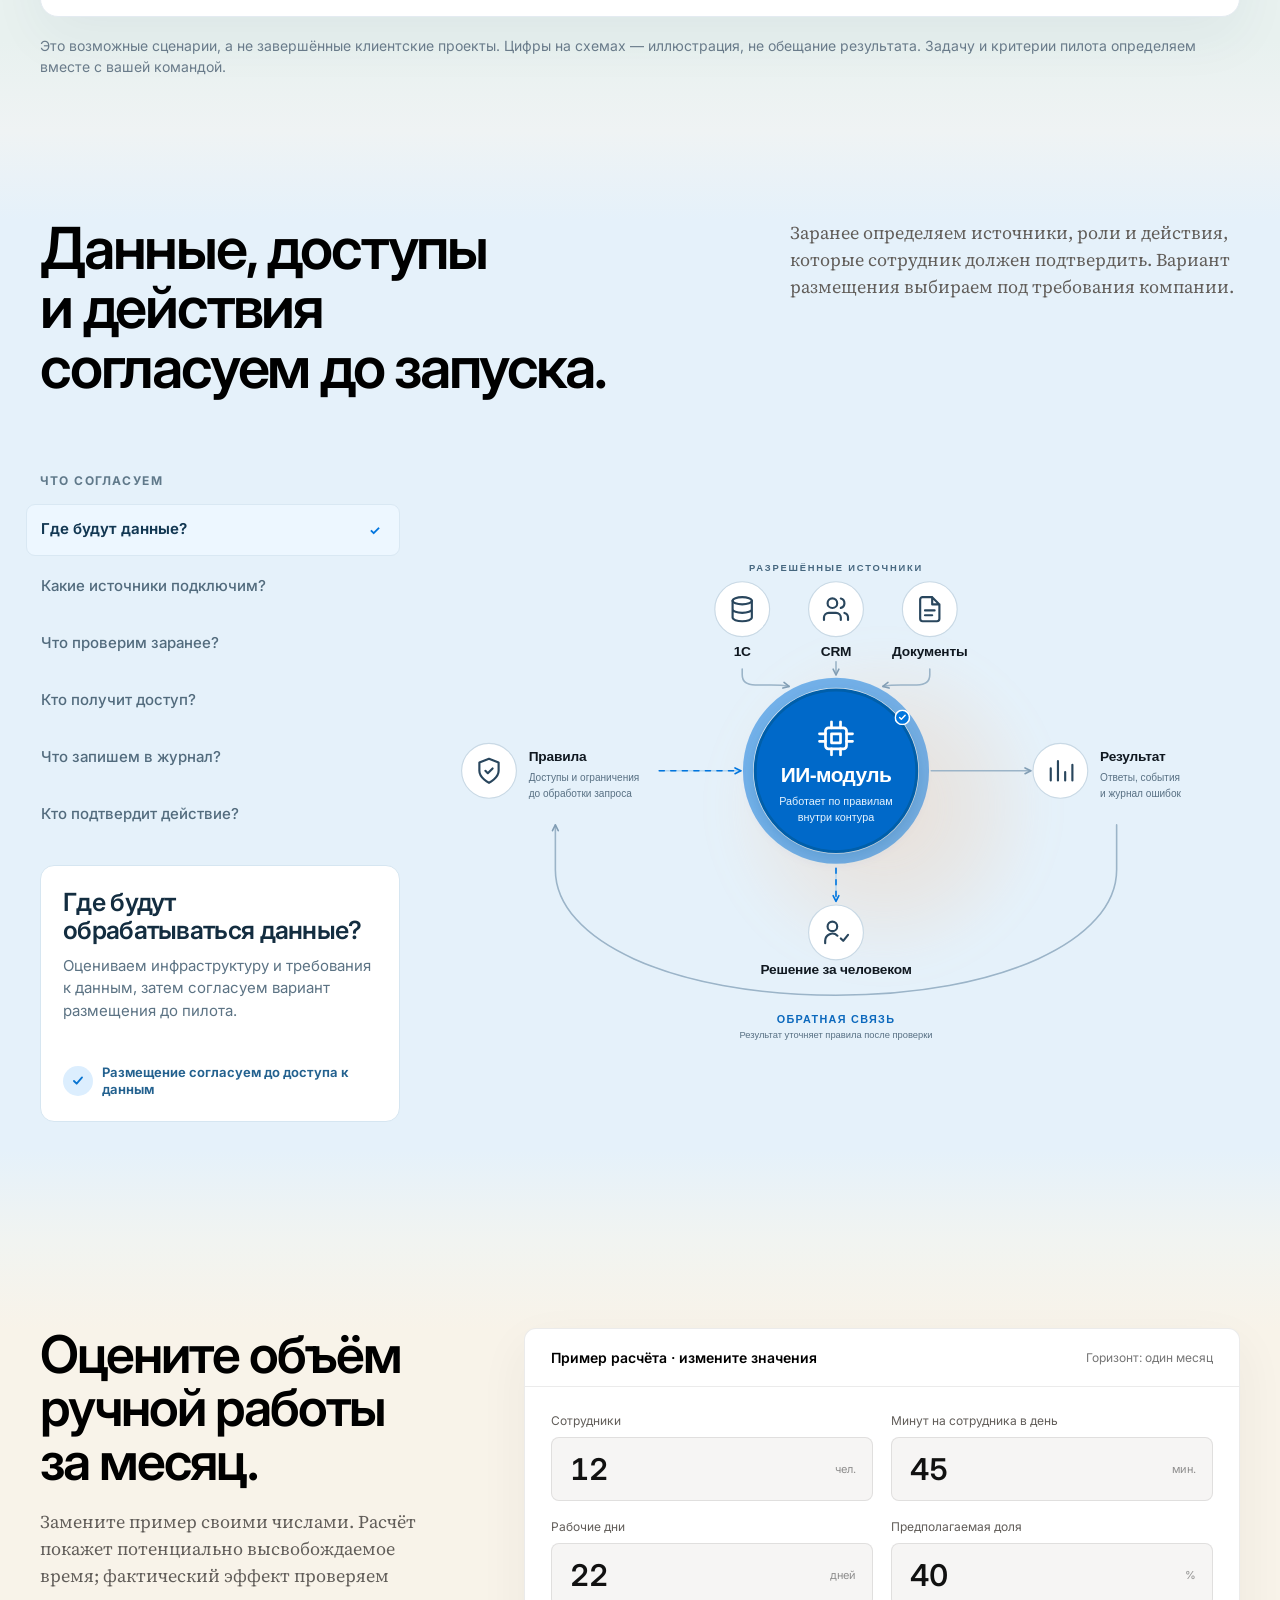
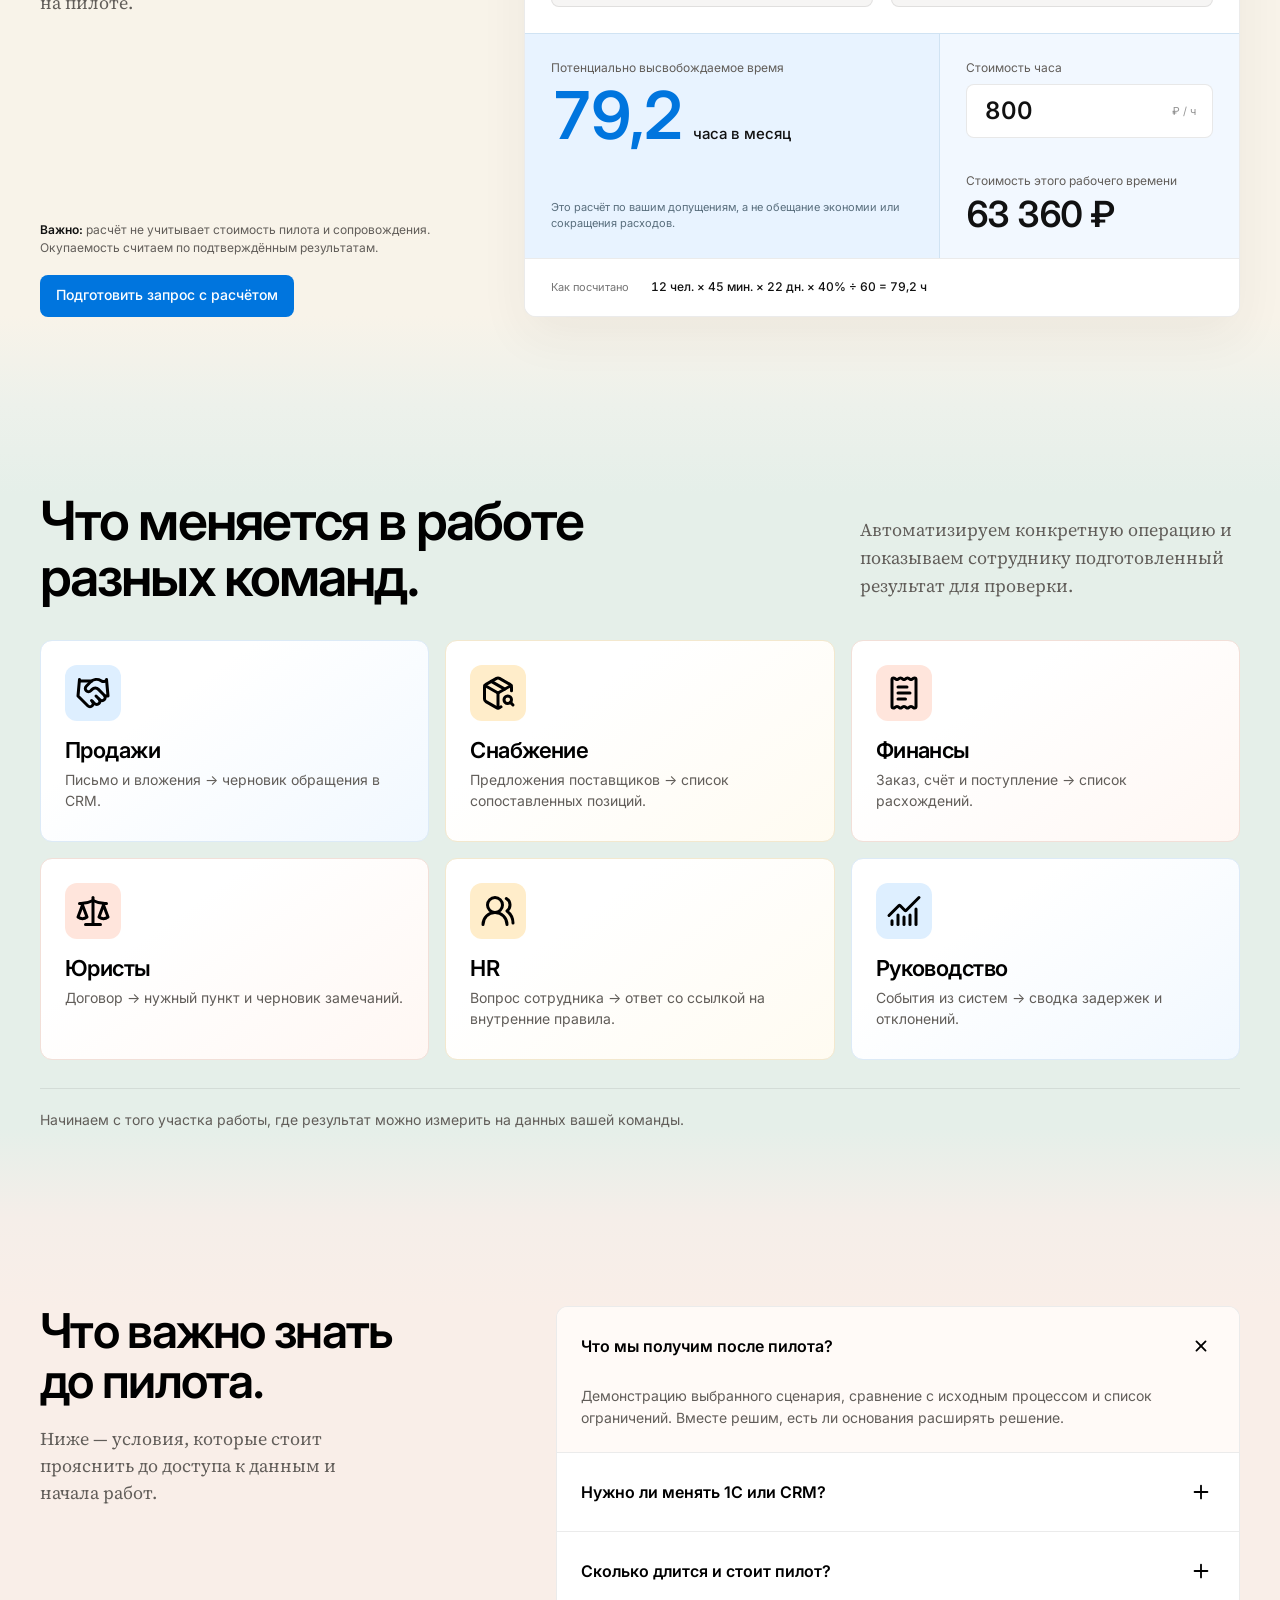
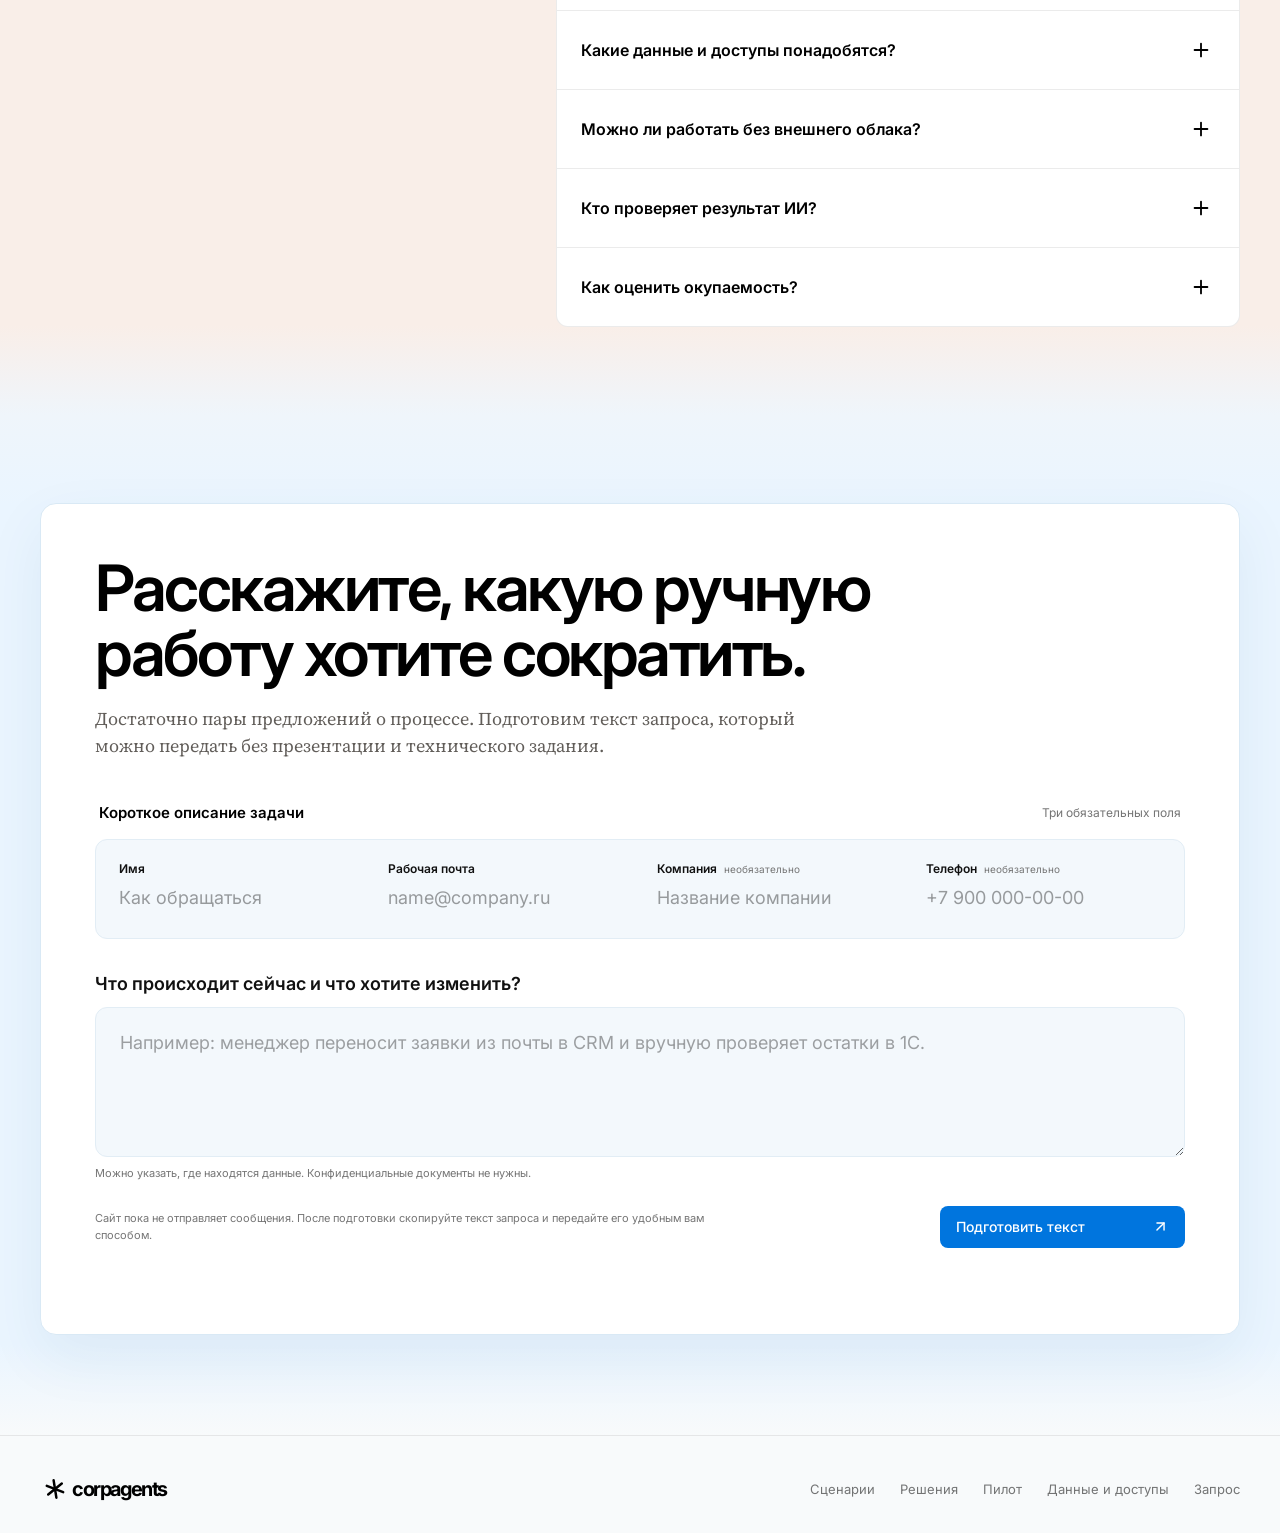
==== commit ef1c8ca9: "feat: add logistics workflows to the pilot presentation - Add logistics use cases for customer reque" ====
--- a/index.html
+++ b/index.html
@@ -11,11 +11,11 @@
     <link rel="preconnect" href="https://fonts.gstatic.com" crossorigin />
     <link href="https://fonts.googleapis.com/css2?family=Inter:wght@400;500;600;700&family=Source+Serif+4:wght@400&display=swap" rel="stylesheet" />
     <link rel="stylesheet" href="./styles.css?v=17" />
-    <link rel="stylesheet" href="./sections.css?v=55" />
+    <link rel="stylesheet" href="./sections.css?v=56" />
     <link rel="stylesheet" href="./Hero%20block/styles.css" />
     <link rel="stylesheet" href="./hero-adaptation.css?v=9" />
       <script src="./script.js?v=6" defer></script>
-    <script src="./remaining.js?v=14" defer></script>
+    <script src="./remaining.js?v=15" defer></script>
   </head>
   <body>
     <header class="site-header">
@@ -27,7 +27,7 @@
           <a href="#process">Как проходит пилот</a>
           <details class="nav-dropdown">
             <summary>Подробнее <span class="nav-chevron" aria-hidden="true"></span></summary>
-            <div class="nav-menu"><a href="#cases">Примеры задач</a><a href="#security">Данные и доступы</a><a href="#economics">Расчёт времени</a><a href="#faq">Вопросы</a></div>
+            <div class="nav-menu"><a href="#cases">Примеры задач</a><a href="#logistics">Для логистики</a><a href="#security">Данные и доступы</a><a href="#economics">Расчёт времени</a><a href="#faq">Вопросы</a></div>
           </details>
         </nav>
         <div class="header-actions">
@@ -164,7 +164,7 @@
               <div class="solution-index-heading"><strong>Что можно сделать</strong><span>Выберите направление</span></div>
               <button class="solution-index-item is-active" type="button" data-solution-option="data" data-summary="Разбираем одну категорию справочника 1С и показываем, где записи дублируются или названы по-разному. Готовим список для проверки и правила, которые помогут поддерживать порядок дальше." data-icon="database" aria-pressed="true"><span class="solution-index-icon" aria-hidden="true"><img src="./icons/database.svg" alt="" /></span><strong>Справочник 1С</strong><span class="solution-index-arrow" aria-hidden="true">→</span></button>
               <button class="solution-index-item" type="button" data-solution-option="integrations" data-summary="Настраиваем передачу заявок, заказов и статусов между 1С и CRM. Команда видит, что передано успешно, а какие ошибки требуют внимания." data-icon="arrow-right-left" aria-pressed="false"><span class="solution-index-icon" aria-hidden="true"><img src="./icons/arrow-right-left.svg" alt="" /></span><strong>Обмен 1С и CRM</strong><span class="solution-index-arrow" aria-hidden="true">→</span></button>
-              <button class="solution-index-item" type="button" data-solution-option="requests" data-summary="Из письма и вложений собираем черновик обращения: ключевые данные уже на месте, маршрут обработки понятен. Сотрудник проверяет карточку и передаёт её в работу." data-icon="mail" aria-pressed="false"><span class="solution-index-icon" aria-hidden="true"><img src="./icons/mail.svg" alt="" /></span><strong>Обработка обращений</strong><span class="solution-index-arrow" aria-hidden="true">→</span></button>
+              <button class="solution-index-item" type="button" data-solution-option="requests" data-summary="Из почты, Telegram и МАКС собираем обращения и вложения, определяем тип и срочность. Связываем данные и документы с заказом, готовим карточку и черновик ответа для проверки сотрудником." data-icon="mail" aria-pressed="false"><span class="solution-index-icon" aria-hidden="true"><img src="./icons/mail.svg" alt="" /></span><strong>Обработка обращений</strong><span class="solution-index-arrow" aria-hidden="true">→</span></button>
               <button class="solution-index-item" type="button" data-solution-option="knowledge" data-summary="Помогаем находить ответы в доступных сотруднику документах. Вместе с ответом показываем исходный пункт, чтобы его можно было быстро проверить." data-icon="book-open-text" aria-pressed="false"><span class="solution-index-icon" aria-hidden="true"><img src="./icons/book-open-text.svg" alt="" /></span><strong>Поиск по документам</strong><span class="solution-index-arrow" aria-hidden="true">→</span></button>
               <button class="solution-index-item" type="button" data-solution-option="agents" data-summary="Помощник готовит черновики, сверяет данные и находит нужные сведения в рамках одной роли. Сотрудник проверяет результат и решает, что использовать дальше." data-icon="bot" aria-pressed="false"><span class="solution-index-icon" aria-hidden="true"><img src="./icons/bot.svg" alt="" /></span><strong>Помощник сотрудника</strong><span class="solution-index-arrow" aria-hidden="true">→</span></button>
               <button class="solution-index-item" type="button" data-solution-option="processes" data-summary="Собираем статусы из рабочих систем в одну сводку и отдельно показываем задержки и отклонения. Ответственным проще понять, где процесс требует внимания." data-icon="chart-no-axes-combined" aria-pressed="false"><span class="solution-index-icon" aria-hidden="true"><img src="./icons/chart-no-axes-combined.svg" alt="" /></span><strong>Контроль процесса и отчёты</strong><span class="solution-index-arrow" aria-hidden="true">→</span></button>
@@ -215,8 +215,49 @@
         <div class="container">
           <div class="cases-intro">
             <h2 id="cases-title">Как может выглядеть<br />пилот на вашей задаче.</h2>
-            <p>Это пример типового сценария. Под каждый бизнес мы подбираем свои данные, процессы и критерии успеха.</p>
-          </div>
+            <p>Под каждый бизнес подбираем данные, процессы и критерии успеха. Вот несколько задач, с которых можно начать.</p>
+          </div>
+          <article class="logistics-case" id="logistics" aria-labelledby="logistics-title">
+            <header class="logistics-heading">
+              <div>
+                <p class="logistics-kicker"><img src="./icons/package-search.svg" alt="" aria-hidden="true" />Логистика и экспедирование</p>
+                <h3 id="logistics-title">Обращения и документы<br />по заказу.</h3>
+              </div>
+              <p>Клиент запрашивает ставку, уточняет статус или присылает документы. Агент определяет тип и срочность обращения, находит заказ и готовит данные для ответственного.</p>
+            </header>
+            <div class="logistics-layout">
+              <section class="logistics-requests" aria-labelledby="logistics-requests-title">
+                <h4 id="logistics-requests-title">Что приходит от клиентов</h4>
+                <p class="logistics-frequency">Порядок по предполагаемой частоте. Приоритеты проверим по истории ваших обращений.</p>
+                <ol class="logistics-request-list">
+                  <li><div><h5>Запрос ставки по направлению</h5><span>Спот, «срочно на завтра»</span></div><p>Извлекает маршрут, груз и дату, отмечает срочность для расчёта.</p></li>
+                  <li><div><h5>Статус груза</h5><span>«Где находится мой груз?»</span></div><p>Находит заказ и готовит ответ по актуальному статусу из рабочей системы.</p></li>
+                  <li><div><h5>Изменение заявки</h5></div><p>Показывает, что изменилось в маршруте, грузе или дате, для проверки и пересчёта.</p></li>
+                  <li><div><h5>Закрывающие документы</h5></div><p>Находит комплект по заказу и отмечает недостающие документы.</p></li>
+                  <li><div><h5>Рекламация</h5><span>Повреждение, недостача, срыв срока, простой</span></div><p>Собирает факты и вложения, передаёт ответственному за разбор.</p></li>
+                </ol>
+              </section>
+              <section class="logistics-documents" aria-labelledby="logistics-documents-title">
+                <p class="logistics-channels">Почта, Telegram и МАКС</p>
+                <h4 id="logistics-documents-title">Вложения становятся частью заказа.</h4>
+                <p class="logistics-formats">Excel, PDF, сканы и фото упаковочных листов.</p>
+                <ol class="logistics-document-steps">
+                  <li><strong>Извлекает данные</strong><p>Номер заказа, маршрут, вес и число мест. Сомнительные поля отмечает для проверки.</p></li>
+                  <li><strong>Связывает с заказом</strong><p>Сохраняет исходные файлы в карточке. Неоднозначную привязку проверяет сотрудник.</p></li>
+                  <li><strong>Готовит комплект</strong><p>Собирает документы по заявке, закрывающие или материалы рекламации в карточке заказа.</p></li>
+                </ol>
+                <p class="logistics-review">Сотрудник проверяет данные и ответ клиенту. Ставку и решение по рекламации утверждает ответственный.</p>
+              </section>
+            </div>
+            <div class="logistics-pilot">
+              <div><h4>Начинаем с одного типа обращений.</h4><p>Например, с запросов ставки в одном канале. Согласуем виды вложений и сравним время обработки, полноту карточек и точность классификации с текущим процессом.</p></div>
+              <a class="button button-primary" href="#contact" data-logistics-contact>Обсудить пилот для логистики <img src="./icons/arrow-up-right.svg" alt="" aria-hidden="true" /></a>
+            </div>
+            <aside class="logistics-source" aria-label="Отраслевой пример со ссылкой на источник">
+              <strong>Отраслевой пример: ПЭК</strong>
+              <p>По словам директора по данным ПЭК Антона Слученкова, колл-центр компании принимает десятки тысяч звонков в день, а 9 из 10 запросов типовые, в том числе о статусе груза. Это данные ПЭК, частоту обращений вашей компании проверим отдельно. <a href="https://www.cfo-russia.ru/stati/?article=100199" target="_blank" rel="noopener noreferrer">CFO Russia, 22.06.2026 <span aria-hidden="true">↗</span></a></p>
+            </aside>
+          </article>
           <div class="case-list">
             <article class="case-item case-item--green">
               <div class="case-source"><span class="case-source-icon"><img src="./icons/receipt-text.svg" alt="" /></span><span>Закупки<br />и бухгалтерия</span></div>
--- a/sections.css
+++ b/sections.css
@@ -1,5 +1,5 @@
 .content-section { padding: 88px 0; }
-#solutions, #process, #cases, #economics, #departments, #security, #faq, #contact { scroll-margin-top: 82px; }
+#solutions, #process, #cases, #logistics, #economics, #departments, #security, #faq, #contact { scroll-margin-top: 82px; }
 
 .solutions-section { padding-top: 110px; }
 .solutions-intro { display: grid; grid-template-columns: minmax(0, 1fr) minmax(320px, 430px); align-items: end; gap: 60px; margin-bottom: 42px; }
@@ -86,6 +86,41 @@
 .cases-intro { display: flex; align-items: end; justify-content: space-between; gap: 48px; margin-bottom: 30px; }
 .cases-intro h2 { flex: 0 1 770px; font-size: 56px; font-weight: 600; line-height: 1.04; letter-spacing: -2.4px; }
 .cases-intro p { flex: 0 1 345px; padding-bottom: 4px; color: #617082; font-size: 17px; line-height: 1.55; }
+.logistics-case { margin-bottom: 30px; padding: 36px; border: 1px solid #dce6e7; border-radius: 18px; background: #fff; }
+.logistics-case h4 { margin: 0; }
+.logistics-heading { display: grid; grid-template-columns: minmax(0, 1.1fr) minmax(0, .9fr); align-items: end; gap: 48px; margin-bottom: 32px; }
+.logistics-kicker { display: flex; align-items: center; gap: 9px; margin-bottom: 17px; color: var(--color-notion-blue); font-size: 13px; font-weight: 600; }
+.logistics-kicker img { display: block; width: 24px; height: 24px; }
+.logistics-heading h3 { font-size: 42px; font-weight: 600; line-height: 1.08; letter-spacing: -.045em; }
+.logistics-heading > p { max-width: 500px; color: var(--color-graphite); font: 400 17px/1.55 var(--font-lyon-text); }
+.logistics-layout { display: grid; grid-template-columns: minmax(0, 1.35fr) minmax(0, .85fr); align-items: start; gap: 36px; }
+.logistics-requests h4 { font-size: 20px; font-weight: 600; line-height: 1.3; letter-spacing: -.025em; }
+.logistics-frequency { max-width: 510px; margin-top: 9px; color: var(--color-stone); font-size: 12px; line-height: 1.5; }
+.logistics-request-list { margin: 20px 0 0; padding: 0; list-style: none; counter-reset: logistics-request; }
+.logistics-request-list li { display: grid; grid-template-columns: 25px minmax(0, .95fr) minmax(0, 1.05fr); align-items: start; gap: 14px; padding: 16px 0; border-top: var(--hairline); counter-increment: logistics-request; }
+.logistics-request-list li::before { padding-top: 2px; color: var(--color-stone); font-size: 12px; font-variant-numeric: tabular-nums; content: counter(logistics-request, decimal-leading-zero); }
+.logistics-request-list h5 { margin: 0; color: var(--color-charcoal); font-size: 16px; font-weight: 600; line-height: 1.3; letter-spacing: -.02em; }
+.logistics-request-list li > div > span { display: block; margin-top: 6px; color: var(--color-stone); font-size: 12px; line-height: 1.45; }
+.logistics-request-list li > p { color: var(--color-graphite); font-size: 14px; line-height: 1.5; }
+.logistics-documents { min-width: 0; padding: 28px; border-radius: 12px; background: var(--color-sky-tint); }
+.logistics-channels { color: #0865b5; font-size: 13px; font-weight: 600; line-height: 1.4; }
+.logistics-documents h4 { margin-top: 15px; font-size: 27px; font-weight: 600; line-height: 1.12; letter-spacing: -.035em; }
+.logistics-formats { margin-top: 13px; color: var(--color-graphite); font-size: 15px; line-height: 1.5; }
+.logistics-document-steps { display: grid; gap: 17px; margin: 24px 0 0; padding-left: 19px; }
+.logistics-document-steps li { padding-left: 5px; }
+.logistics-document-steps li::marker { color: #0865b5; font-size: 13px; font-weight: 600; }
+.logistics-document-steps strong { font-size: 14px; font-weight: 600; line-height: 1.4; }
+.logistics-document-steps p { margin-top: 5px; color: var(--color-graphite); font-size: 14px; line-height: 1.5; }
+.logistics-review { margin-top: 23px; padding-top: 17px; border-top: 1px solid #c6deef; color: #416075; font-size: 13px; line-height: 1.5; }
+.logistics-pilot { display: flex; align-items: center; justify-content: space-between; gap: 36px; margin-top: 30px; padding-top: 28px; border-top: var(--hairline); }
+.logistics-pilot h4 { font-size: 22px; font-weight: 600; line-height: 1.25; letter-spacing: -.025em; }
+.logistics-pilot p { max-width: 760px; margin-top: 10px; color: var(--color-graphite); font-size: 14px; line-height: 1.55; }
+.logistics-pilot .button { flex: none; font-size: 14px; }
+.logistics-source { display: grid; grid-template-columns: 210px minmax(0, 1fr); gap: 24px; margin-top: 26px; padding-top: 20px; border-top: var(--hairline); font-size: 12px; line-height: 1.6; }
+.logistics-source > strong { font-weight: 600; }
+.logistics-source p { color: var(--color-stone); }
+.logistics-source a { color: #0865b5; text-decoration: underline; text-underline-offset: 3px; }
+
 .case-list { border: 1px solid #e4ebf1; border-radius: 18px; background: #fff; box-shadow: 0 20px 55px rgba(41, 73, 104, .055); }
 .case-item { --case-accent: #178456; --case-soft: #eff9f3; display: grid; grid-template-columns: minmax(190px, .65fr) minmax(270px, 1.25fr) minmax(540px, 1.9fr); align-items: center; gap: 20px; min-height: 126px; padding: 19px 24px; }
 .case-item + .case-item { border-top: 1px solid #e9eef3; }
@@ -505,6 +540,14 @@
 }
 
 @media (max-width: 1100px) {
+  .logistics-case { padding: 28px; }
+  .logistics-heading { gap: 28px; }
+  .logistics-heading h3 { font-size: 36px; }
+  .logistics-layout { gap: 24px; grid-template-columns: minmax(0, 1.2fr) minmax(0, 1fr); }
+  .logistics-request-list li { grid-template-columns: 22px minmax(0, 1fr); gap: 6px 10px; }
+  .logistics-request-list li > p { grid-column: 2; }
+  .logistics-documents { padding: 24px; }
+  .logistics-pilot { align-items: start; flex-direction: column; gap: 20px; }
   .solutions-intro { grid-template-columns: 1fr; gap: 18px; }
   .solutions-intro > p:last-child { max-width: 680px; padding-bottom: 0; }
   .cases-intro { align-items: start; }
@@ -524,6 +567,14 @@
 }
 
 @media (max-width: 767px) {
+  .logistics-case { padding: 24px; }
+  .logistics-heading { grid-template-columns: 1fr; gap: 20px; margin-bottom: 28px; }
+  .logistics-heading h3 { font-size: 34px; }
+  .logistics-heading > p { max-width: none; font-size: 16px; }
+  .logistics-layout { grid-template-columns: 1fr; gap: 28px; }
+  .logistics-documents { padding: 24px; }
+  .logistics-pilot .button { width: 100%; min-width: 0; text-align: center; }
+  .logistics-source { grid-template-columns: 1fr; gap: 7px; }
   .contact-panel.container { width: calc(100% - 32px); padding: 30px 20px 34px; }
   .content-section { padding: 64px 0; }
   .scenarios { padding: 64px 0; }
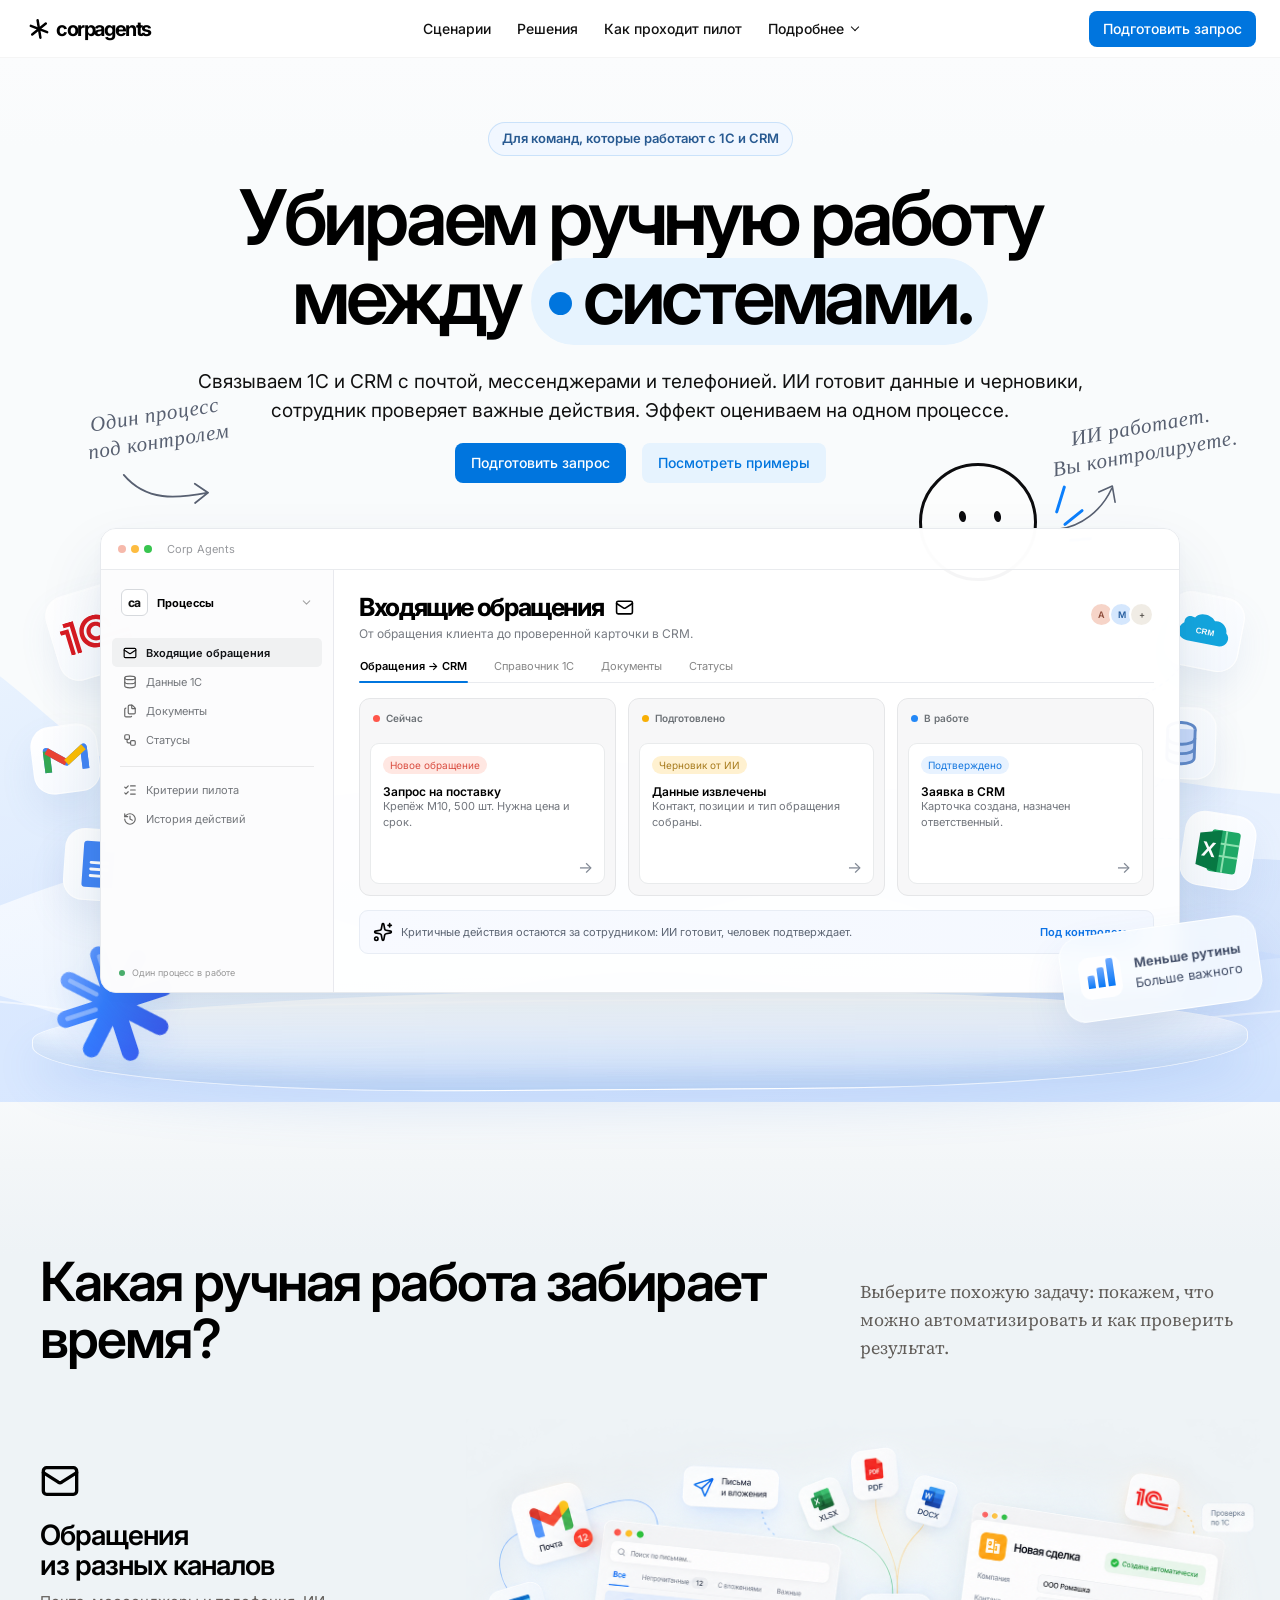
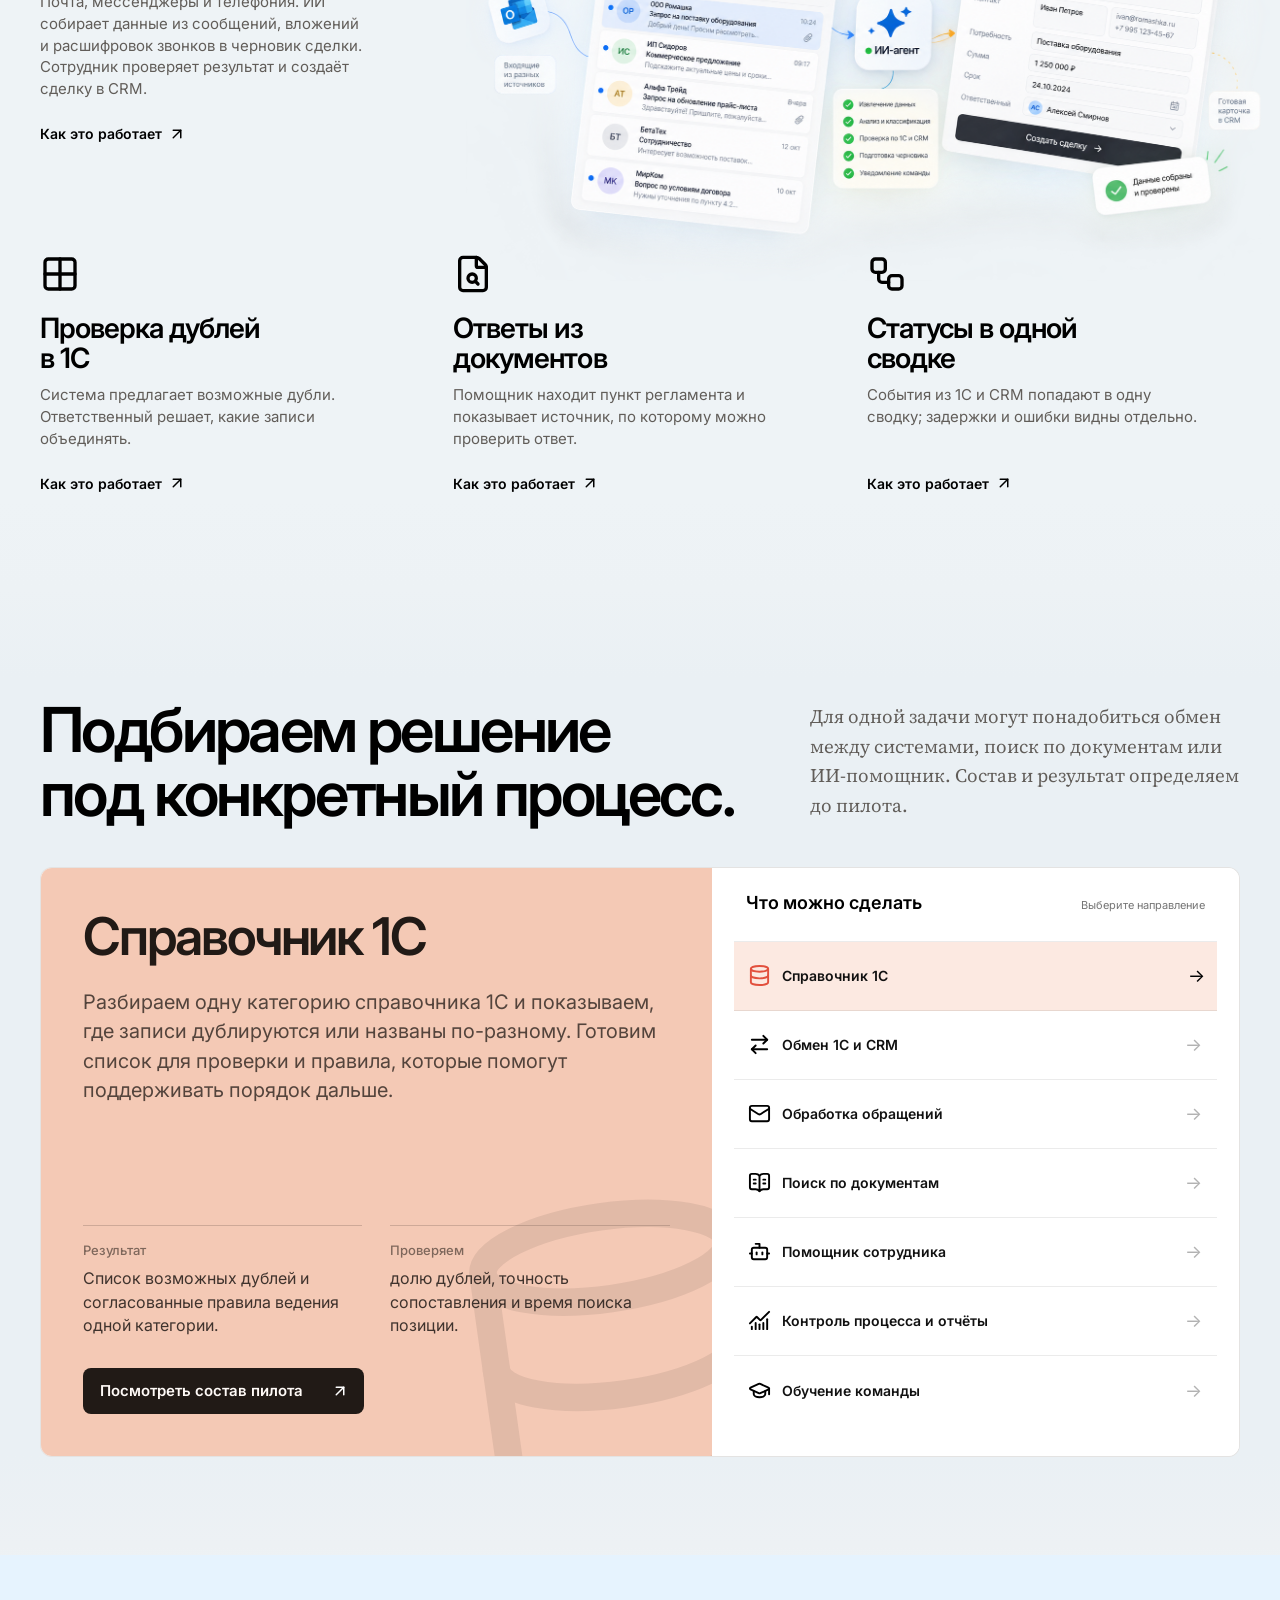
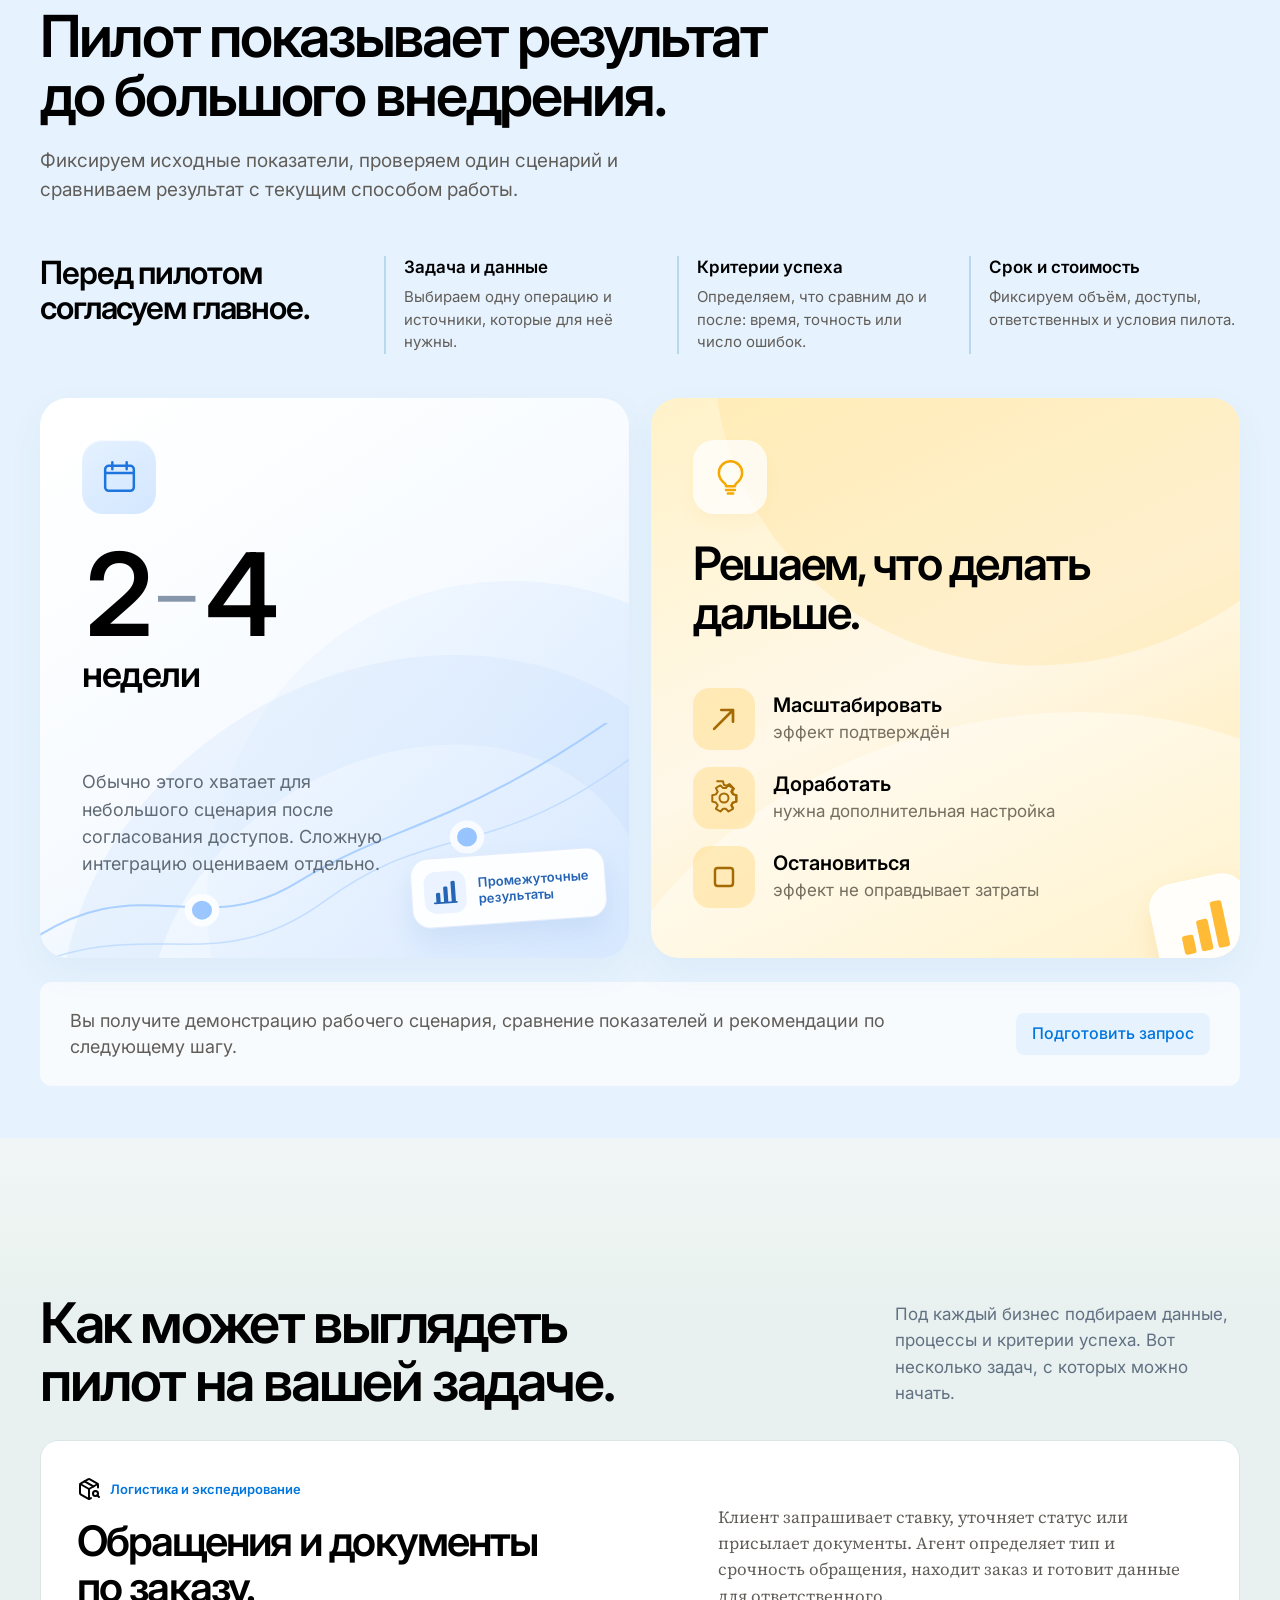
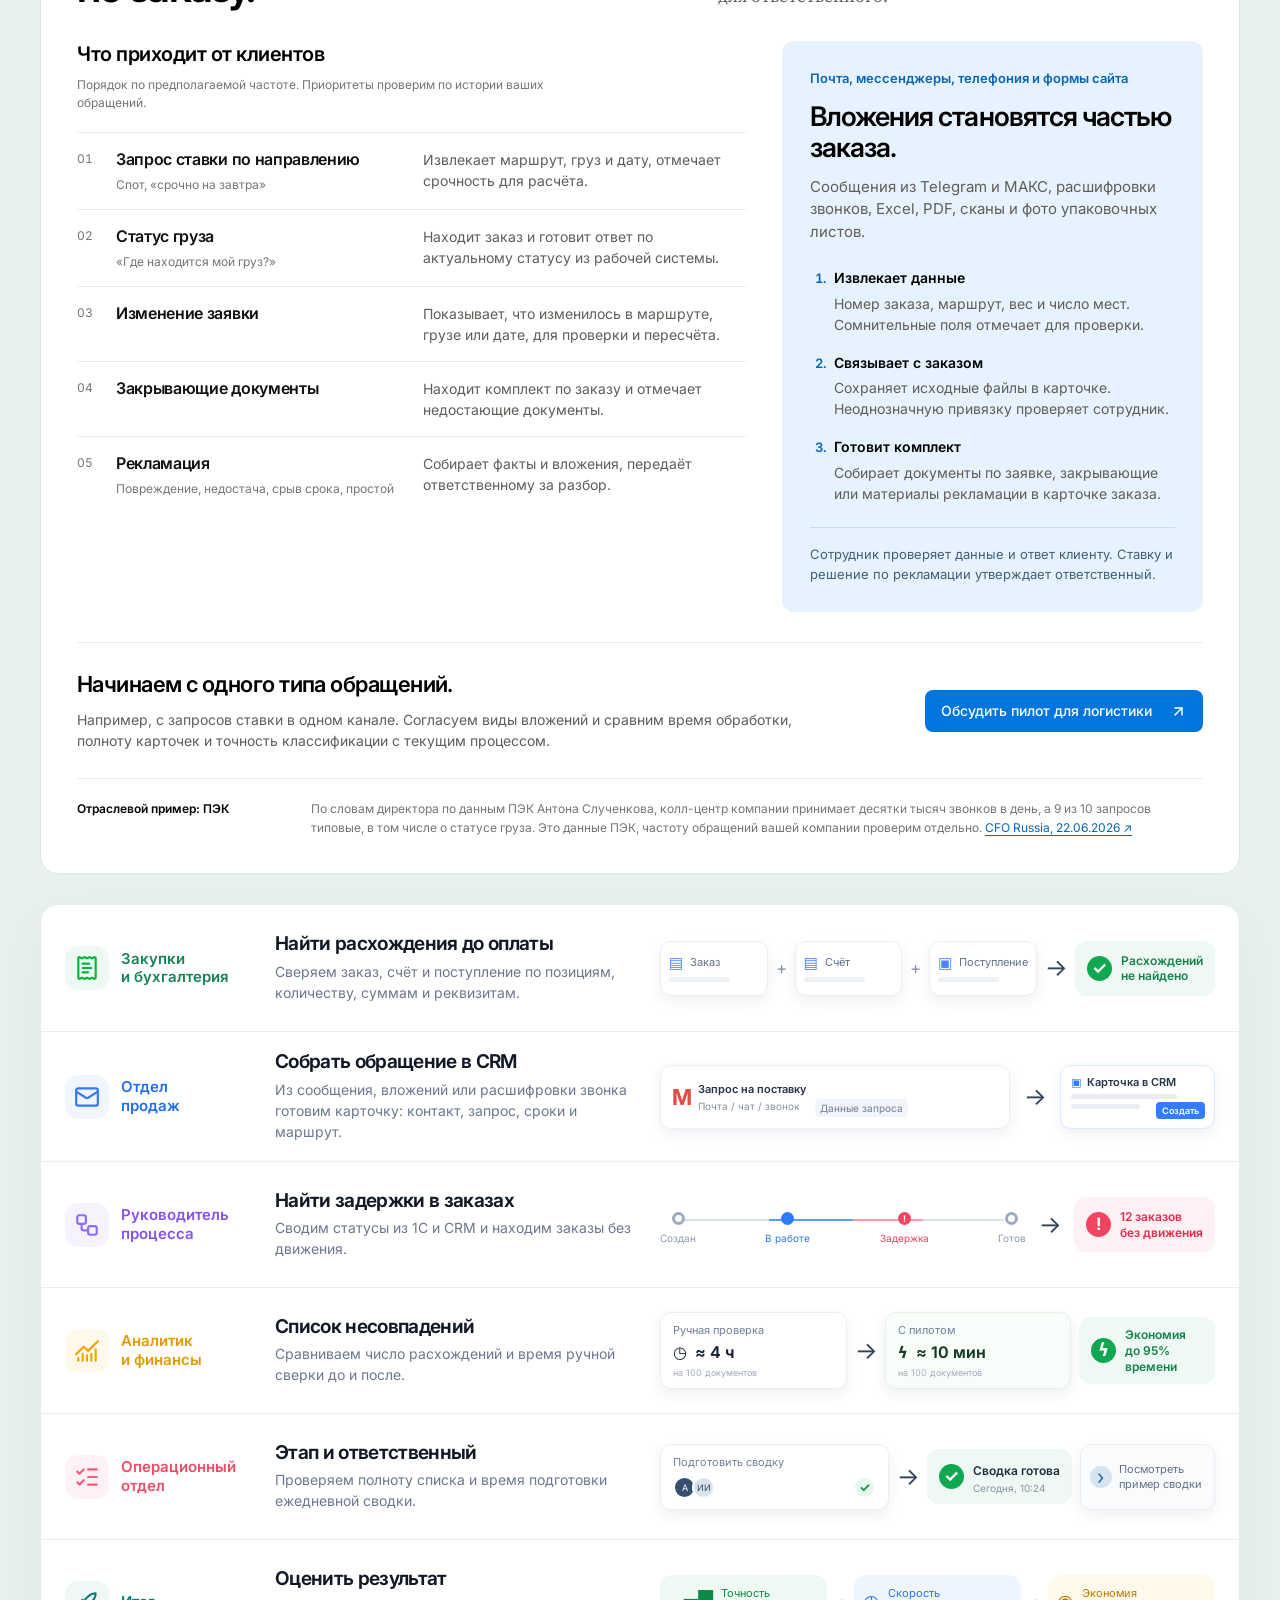
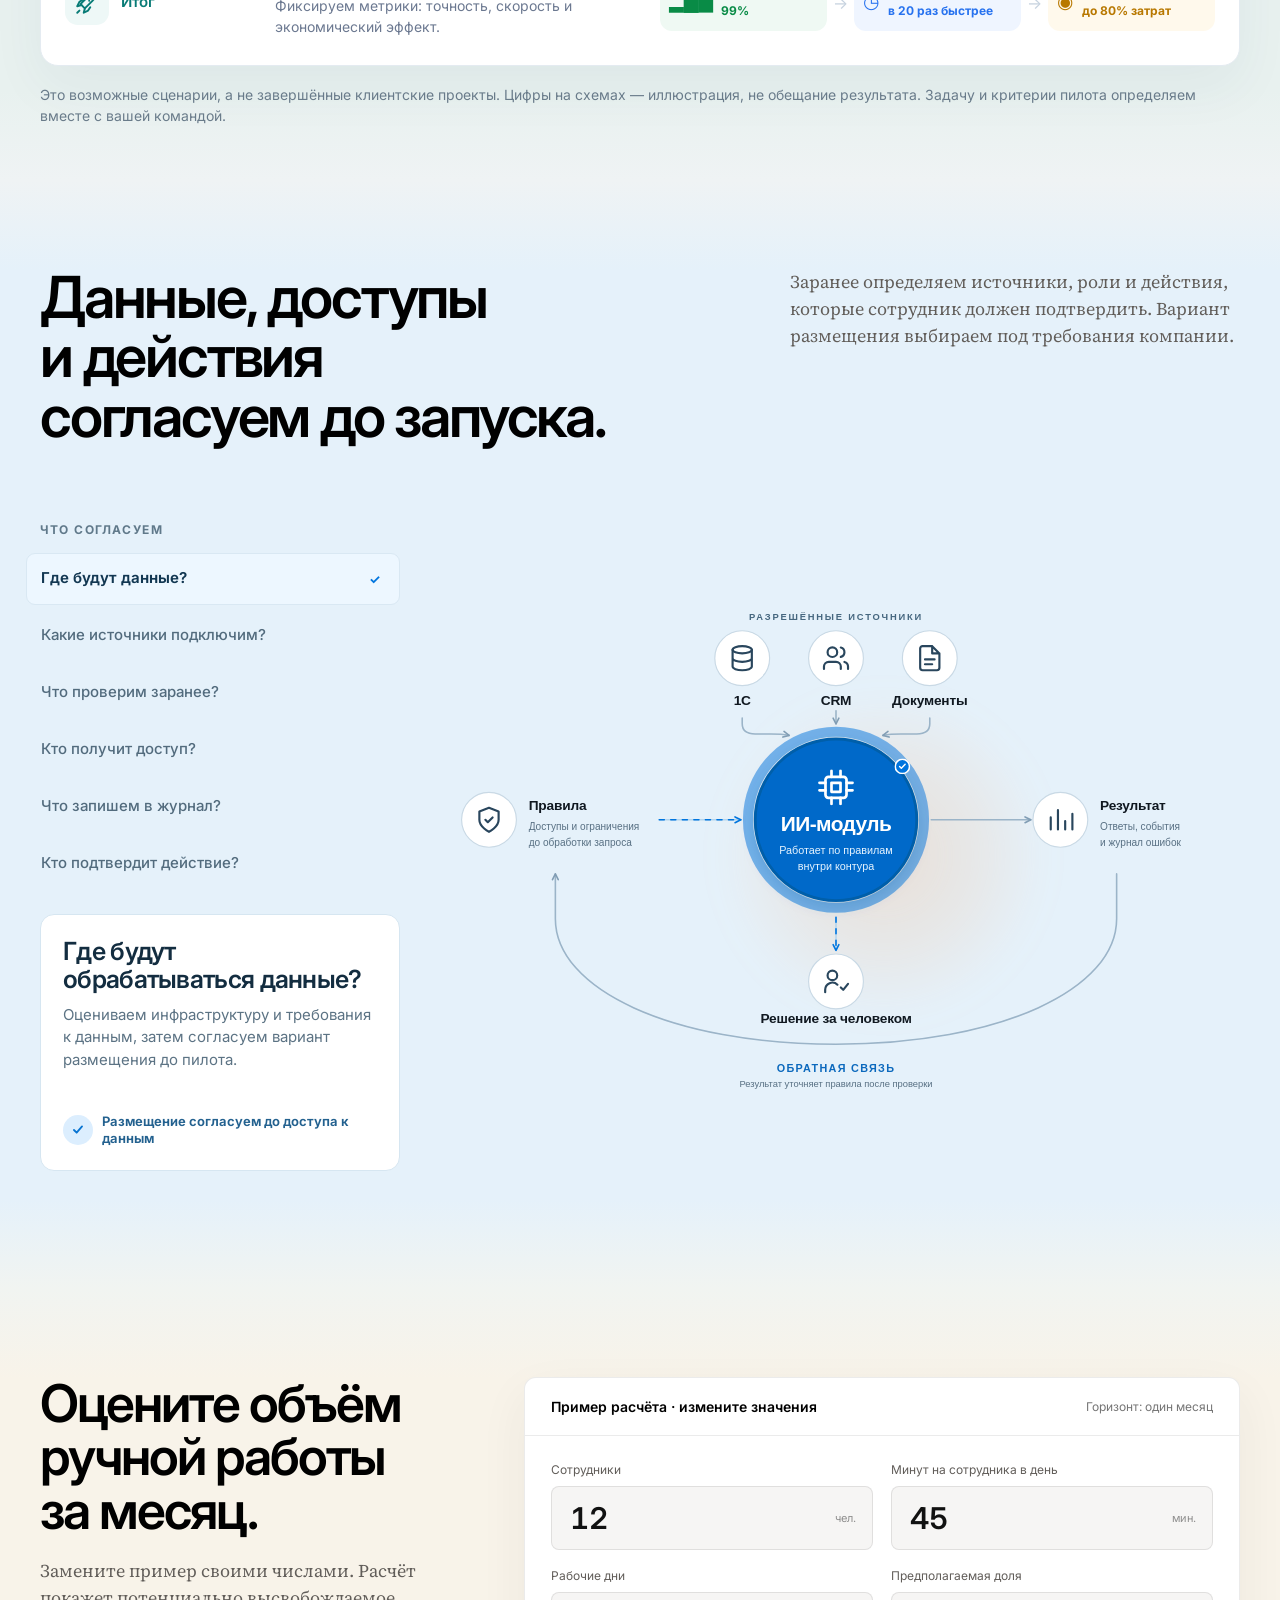
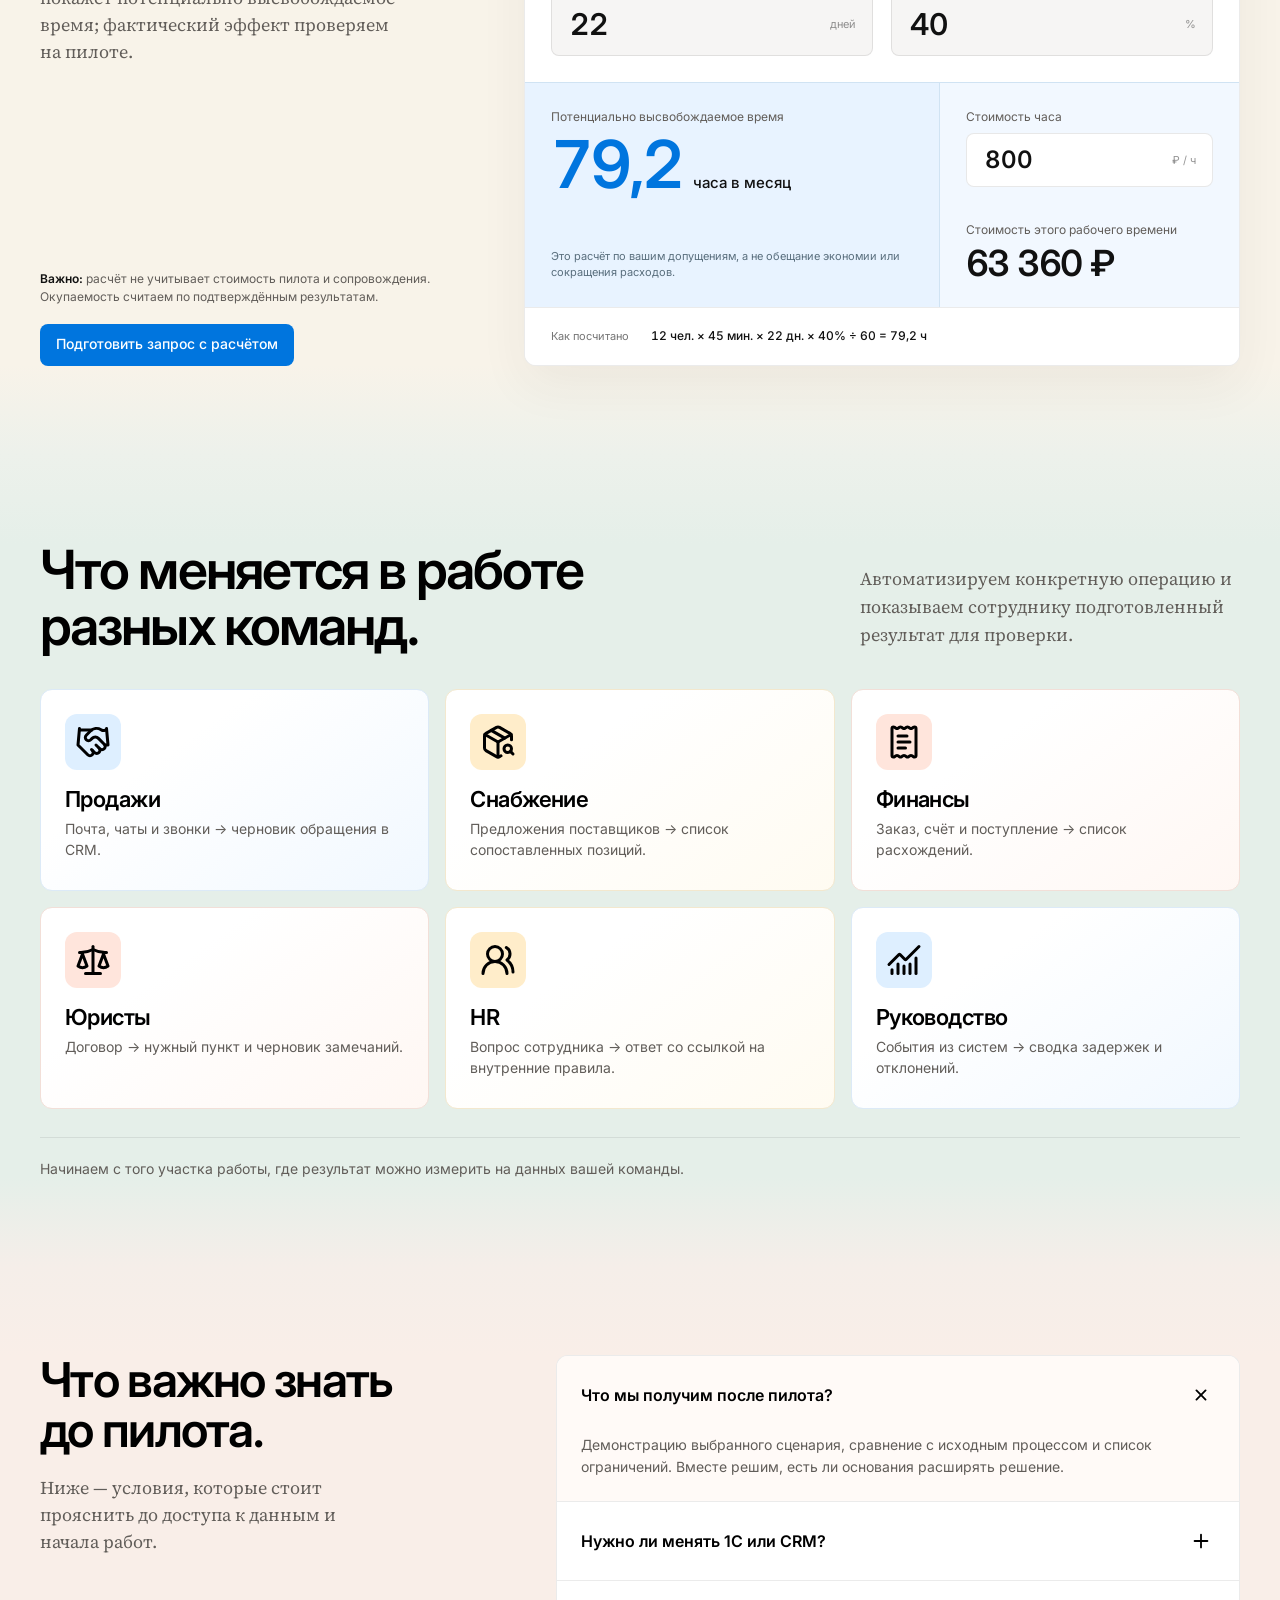
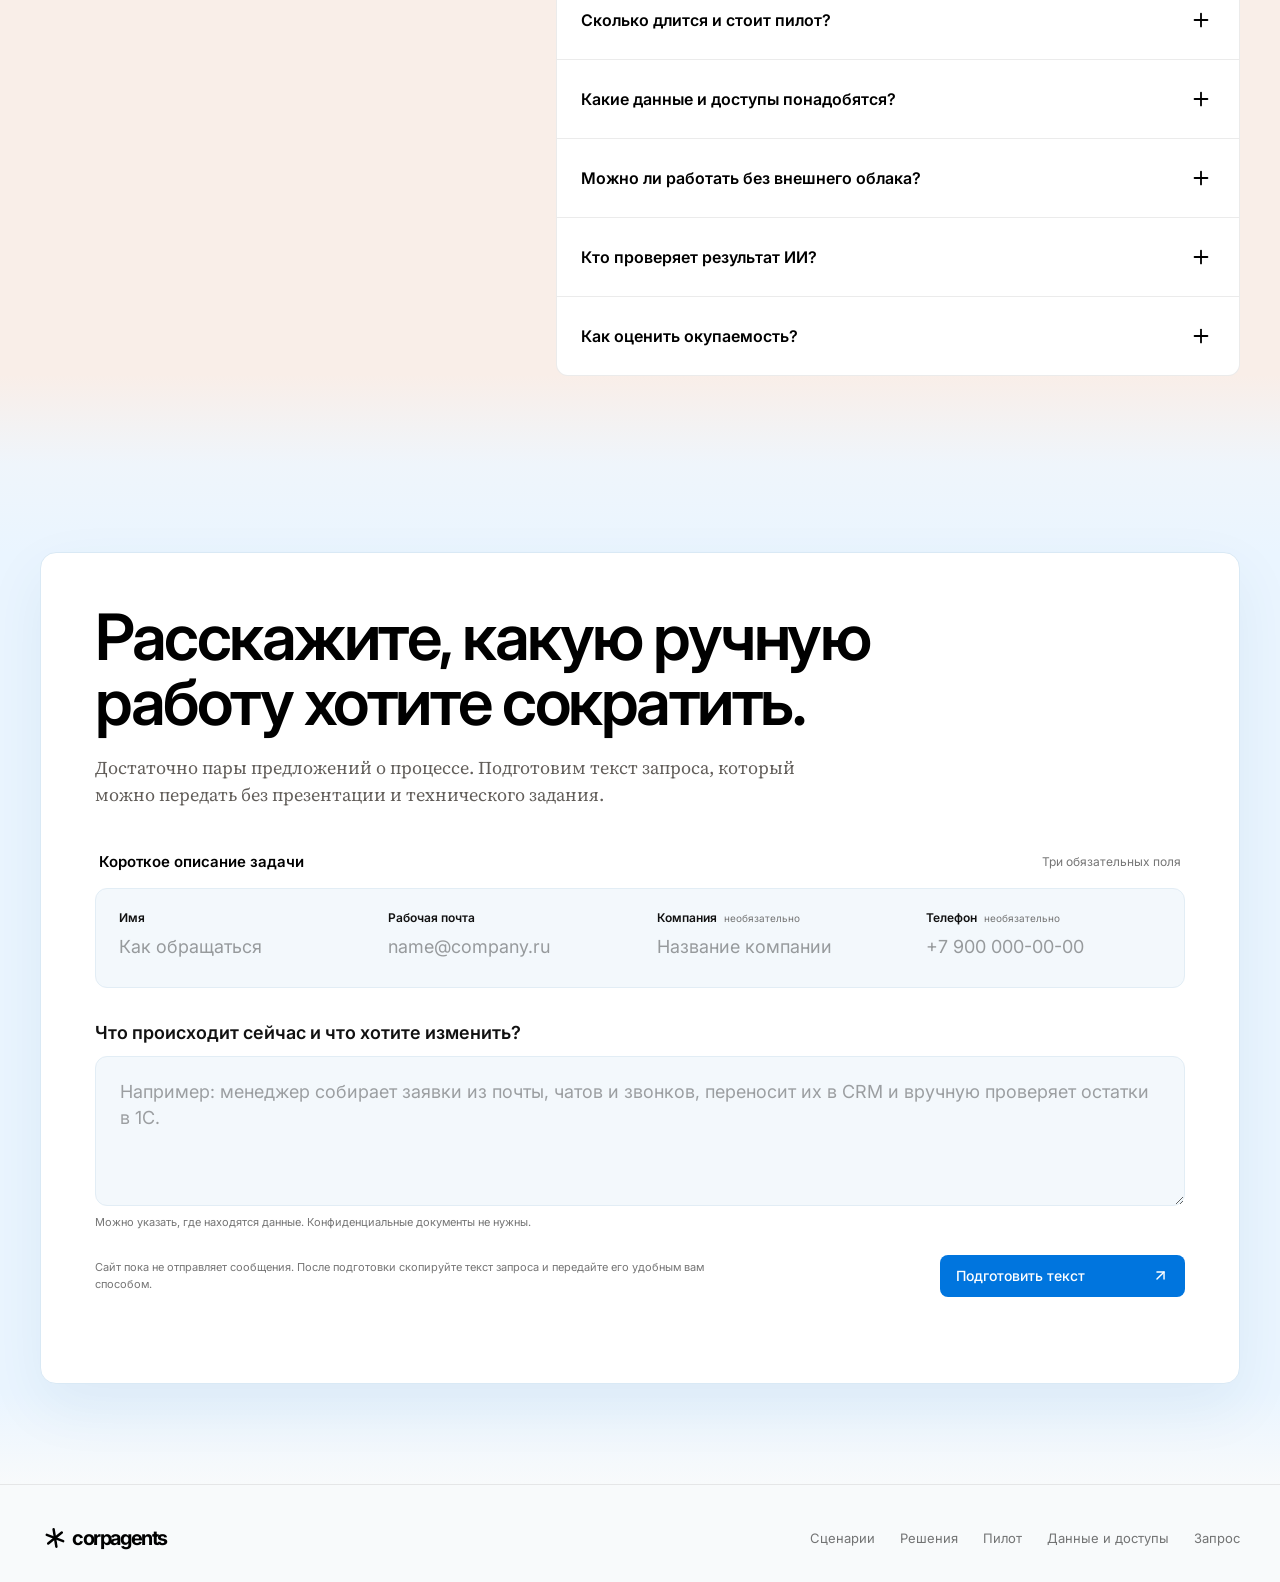
==== commit 175f5a6f: "feat: expand inbound request channels" ====
--- a/index.html
+++ b/index.html
@@ -4,7 +4,7 @@
     <meta charset="utf-8" />
     <meta name="viewport" content="width=device-width, initial-scale=1" />
     <meta name="theme-color" content="#ffffff" />
-    <meta name="description" content="Corp Agents сокращает ручную работу между 1С, CRM, почтой и документами. Соединяем системы, применяем ИИ к повторяющимся операциям и проверяем эффект на пилоте." />
+    <meta name="description" content="Corp Agents связывает 1С и CRM с почтой, мессенджерами и телефонией. ИИ разбирает обращения и документы. Эффект проверяем на пилоте." />
     <title>Corp Agents — автоматизация работы между 1С, CRM и документами</title>
     <link rel="icon" href="./favicon.svg" type="image/svg+xml" />
     <link rel="preconnect" href="https://fonts.googleapis.com" />
@@ -14,8 +14,8 @@
     <link rel="stylesheet" href="./sections.css?v=56" />
     <link rel="stylesheet" href="./Hero%20block/styles.css" />
     <link rel="stylesheet" href="./hero-adaptation.css?v=9" />
-      <script src="./script.js?v=6" defer></script>
-    <script src="./remaining.js?v=15" defer></script>
+      <script src="./script.js?v=7" defer></script>
+    <script src="./remaining.js?v=16" defer></script>
   </head>
   <body>
     <header class="site-header">
@@ -42,7 +42,7 @@
         <div class="container hero-content">
           <p class="hero-eyebrow">Для команд, которые работают с 1С и CRM</p>
           <h1 id="hero-title">Убираем ручную работу<br />между <span class="highlight-pill">системами.</span></h1>
-          <p class="hero-subhead">Связываем 1С, CRM, почту и документы. ИИ готовит данные и черновики, сотрудник проверяет важные действия. Эффект оцениваем на одном процессе.</p>
+          <p class="hero-subhead">Связываем 1С и CRM с почтой, мессенджерами и телефонией. ИИ готовит данные и черновики, сотрудник проверяет важные действия. Эффект оцениваем на одном процессе.</p>
           <div class="hero-actions">
             <a class="button button-primary" href="#contact">Подготовить запрос</a>
             <a class="button button-ghost" href="#scenarios">Посмотреть примеры</a>
@@ -97,15 +97,15 @@
               </aside>
 
               <div class="workspace-main ca-app__main">
-                <div class="workspace-heading ca-app__heading-row"><div class="ca-app__heading-text"><h2 id="board-title">Входящие обращения <img src="./icons/mail.svg" alt="" aria-hidden="true" /></h2><p id="board-description">От письма клиента до проверенной карточки в CRM.</p></div><div class="workspace-people ca-app__users" aria-hidden="true"><span>А</span><span>М</span><span>+</span></div></div>
+                <div class="workspace-heading ca-app__heading-row"><div class="ca-app__heading-text"><h2 id="board-title">Входящие обращения <img src="./icons/mail.svg" alt="" aria-hidden="true" /></h2><p id="board-description">От обращения клиента до проверенной карточки в CRM.</p></div><div class="workspace-people ca-app__users" aria-hidden="true"><span>А</span><span>М</span><span>+</span></div></div>
                 <div class="board-tabs ca-app__tabs" role="tablist" aria-label="Примеры рабочих процессов">
-                  <button class="ca-app__tab" type="button" role="tab" aria-selected="true" aria-controls="board-panel" data-board="inbox">Почта → CRM</button>
+                  <button class="ca-app__tab" type="button" role="tab" aria-selected="true" aria-controls="board-panel" data-board="inbox">Обращения → CRM</button>
                   <button class="ca-app__tab" type="button" role="tab" aria-selected="false" aria-controls="board-panel" data-board="catalog">Справочник 1С</button>
                   <button class="ca-app__tab" type="button" role="tab" aria-selected="false" aria-controls="board-panel" data-board="knowledge">Документы</button>
                   <button class="ca-app__tab" type="button" role="tab" aria-selected="false" aria-controls="board-panel" data-board="reports">Статусы</button>
                 </div>
                 <div class="board-panel ca-app__lanes" id="board-panel" role="tabpanel" aria-live="polite">
-                  <div class="board-column ca-lane"><div class="column-header ca-lane__status"><span class="column-marker marker-coral ca-lane__status-dot ca-lane__status-dot--red"></span> Сейчас</div><div class="kanban-card ca-ticket"><span class="kanban-label label-coral ca-ticket__badge ca-ticket__badge--red" id="board-before-label">Новое письмо</span><strong id="board-before-title">Запрос на поставку</strong><p id="board-before-copy">Крепёж М10, 500 шт. Нужна цена и срок.</p><span class="ca-ticket__arrow" aria-hidden="true">→</span></div></div>
+                  <div class="board-column ca-lane"><div class="column-header ca-lane__status"><span class="column-marker marker-coral ca-lane__status-dot ca-lane__status-dot--red"></span> Сейчас</div><div class="kanban-card ca-ticket"><span class="kanban-label label-coral ca-ticket__badge ca-ticket__badge--red" id="board-before-label">Новое обращение</span><strong id="board-before-title">Запрос на поставку</strong><p id="board-before-copy">Крепёж М10, 500 шт. Нужна цена и срок.</p><span class="ca-ticket__arrow" aria-hidden="true">→</span></div></div>
                   <div class="board-column ca-lane"><div class="column-header ca-lane__status"><span class="column-marker marker-yellow ca-lane__status-dot ca-lane__status-dot--amber"></span> Подготовлено</div><div class="kanban-card ca-ticket"><span class="kanban-label label-yellow ca-ticket__badge ca-ticket__badge--amber" id="board-middle-label">Черновик от ИИ</span><strong id="board-middle-title">Данные извлечены</strong><p id="board-middle-copy">Контакт, позиции и тип обращения собраны.</p><span class="ca-ticket__arrow" aria-hidden="true">→</span></div></div>
                   <div class="board-column ca-lane"><div class="column-header ca-lane__status"><span class="column-marker marker-blue ca-lane__status-dot ca-lane__status-dot--blue"></span> В работе</div><div class="kanban-card ca-ticket"><span class="kanban-label label-blue ca-ticket__badge ca-ticket__badge--blue" id="board-after-label">Подтверждено</span><strong id="board-after-title">Заявка в CRM</strong><p id="board-after-copy">Карточка создана, назначен ответственный.</p><span class="ca-ticket__arrow" aria-hidden="true">→</span></div></div>
                 </div>
@@ -132,8 +132,8 @@
         <div class="container">
           <div class="section-heading"><div><h2 id="scenarios-title">Какая ручная работа забирает время?</h2></div><p>Выберите похожую задачу: покажем, что можно автоматизировать и как проверить результат.</p></div>
           <div class="scenario-grid">
-            <button class="scenario-card scenario-card-featured" type="button" data-scenario="inbox" aria-label="Подробнее: разбор заявок из почты">
-              <span class="scenario-feature-copy"><span class="card-top"><span class="card-symbol" aria-hidden="true"><img src="./icons/mail.svg" alt="" /></span></span><span class="card-content"><strong>Разбор заявок<br />из почты</strong><span>ИИ собирает данные из письма и вложений в черновик сделки. Сотрудник проверяет их и создаёт сделку в CRM.</span></span><span class="card-bottom"><span class="card-link">Как это работает <img src="./icons/arrow-up-right.svg" alt="" aria-hidden="true" /></span></span></span>
+            <button class="scenario-card scenario-card-featured" type="button" data-scenario="inbox" aria-label="Подробнее: обращения из разных каналов">
+              <span class="scenario-feature-copy"><span class="card-top"><span class="card-symbol" aria-hidden="true"><img src="./icons/mail.svg" alt="" /></span></span><span class="card-content"><strong>Обращения<br />из разных каналов</strong><span>Почта, мессенджеры и телефония. ИИ собирает данные из сообщений, вложений и расшифровок звонков в черновик сделки. Сотрудник проверяет результат и создаёт сделку в CRM.</span></span><span class="card-bottom"><span class="card-link">Как это работает <img src="./icons/arrow-up-right.svg" alt="" aria-hidden="true" /></span></span></span>
               <img class="scenario-feature-art" src="./assets/inbox-to-crm.png?v=3" width="1654" height="951" alt="" aria-hidden="true" decoding="async" />
             </button>
             <button class="scenario-card card-white" type="button" data-scenario="catalog" aria-label="Подробнее: проверка дублей в 1С"><span class="card-top"><span class="card-symbol" aria-hidden="true"><img src="./icons/grid-2x2.svg" alt="" /></span></span><span class="card-content"><strong>Проверка дублей<br />в 1С</strong><span>Система предлагает возможные дубли. Ответственный решает, какие записи объединять.</span></span><span class="card-bottom"><span class="card-link">Как это работает <img src="./icons/arrow-up-right.svg" alt="" aria-hidden="true" /></span></span></button>
@@ -164,7 +164,7 @@
               <div class="solution-index-heading"><strong>Что можно сделать</strong><span>Выберите направление</span></div>
               <button class="solution-index-item is-active" type="button" data-solution-option="data" data-summary="Разбираем одну категорию справочника 1С и показываем, где записи дублируются или названы по-разному. Готовим список для проверки и правила, которые помогут поддерживать порядок дальше." data-icon="database" aria-pressed="true"><span class="solution-index-icon" aria-hidden="true"><img src="./icons/database.svg" alt="" /></span><strong>Справочник 1С</strong><span class="solution-index-arrow" aria-hidden="true">→</span></button>
               <button class="solution-index-item" type="button" data-solution-option="integrations" data-summary="Настраиваем передачу заявок, заказов и статусов между 1С и CRM. Команда видит, что передано успешно, а какие ошибки требуют внимания." data-icon="arrow-right-left" aria-pressed="false"><span class="solution-index-icon" aria-hidden="true"><img src="./icons/arrow-right-left.svg" alt="" /></span><strong>Обмен 1С и CRM</strong><span class="solution-index-arrow" aria-hidden="true">→</span></button>
-              <button class="solution-index-item" type="button" data-solution-option="requests" data-summary="Из почты, Telegram и МАКС собираем обращения и вложения, определяем тип и срочность. Связываем данные и документы с заказом, готовим карточку и черновик ответа для проверки сотрудником." data-icon="mail" aria-pressed="false"><span class="solution-index-icon" aria-hidden="true"><img src="./icons/mail.svg" alt="" /></span><strong>Обработка обращений</strong><span class="solution-index-arrow" aria-hidden="true">→</span></button>
+              <button class="solution-index-item" type="button" data-solution-option="requests" data-summary="Объединяем обращения из почты, мессенджеров, телефонии и форм на сайте. Определяем тип и срочность, связываем данные с заказом, готовим карточку и черновик ответа для проверки сотрудником." data-icon="mail" aria-pressed="false"><span class="solution-index-icon" aria-hidden="true"><img src="./icons/mail.svg" alt="" /></span><strong>Обработка обращений</strong><span class="solution-index-arrow" aria-hidden="true">→</span></button>
               <button class="solution-index-item" type="button" data-solution-option="knowledge" data-summary="Помогаем находить ответы в доступных сотруднику документах. Вместе с ответом показываем исходный пункт, чтобы его можно было быстро проверить." data-icon="book-open-text" aria-pressed="false"><span class="solution-index-icon" aria-hidden="true"><img src="./icons/book-open-text.svg" alt="" /></span><strong>Поиск по документам</strong><span class="solution-index-arrow" aria-hidden="true">→</span></button>
               <button class="solution-index-item" type="button" data-solution-option="agents" data-summary="Помощник готовит черновики, сверяет данные и находит нужные сведения в рамках одной роли. Сотрудник проверяет результат и решает, что использовать дальше." data-icon="bot" aria-pressed="false"><span class="solution-index-icon" aria-hidden="true"><img src="./icons/bot.svg" alt="" /></span><strong>Помощник сотрудника</strong><span class="solution-index-arrow" aria-hidden="true">→</span></button>
               <button class="solution-index-item" type="button" data-solution-option="processes" data-summary="Собираем статусы из рабочих систем в одну сводку и отдельно показываем задержки и отклонения. Ответственным проще понять, где процесс требует внимания." data-icon="chart-no-axes-combined" aria-pressed="false"><span class="solution-index-icon" aria-hidden="true"><img src="./icons/chart-no-axes-combined.svg" alt="" /></span><strong>Контроль процесса и отчёты</strong><span class="solution-index-arrow" aria-hidden="true">→</span></button>
@@ -238,9 +238,9 @@
                 </ol>
               </section>
               <section class="logistics-documents" aria-labelledby="logistics-documents-title">
-                <p class="logistics-channels">Почта, Telegram и МАКС</p>
+                <p class="logistics-channels">Почта, мессенджеры, телефония и формы сайта</p>
                 <h4 id="logistics-documents-title">Вложения становятся частью заказа.</h4>
-                <p class="logistics-formats">Excel, PDF, сканы и фото упаковочных листов.</p>
+                <p class="logistics-formats">Сообщения из Telegram и МАКС, расшифровки звонков, Excel, PDF, сканы и фото упаковочных листов.</p>
                 <ol class="logistics-document-steps">
                   <li><strong>Извлекает данные</strong><p>Номер заказа, маршрут, вес и число мест. Сомнительные поля отмечает для проверки.</p></li>
                   <li><strong>Связывает с заказом</strong><p>Сохраняет исходные файлы в карточке. Неоднозначную привязку проверяет сотрудник.</p></li>
@@ -271,9 +271,9 @@
             </article>
             <article class="case-item case-item--blue">
               <div class="case-source"><span class="case-source-icon"><img src="./icons/mail.svg" alt="" /></span><span>Отдел<br />продаж</span></div>
-              <div class="case-task"><h3>Собрать запрос из письма</h3><p>Из письма и вложений готовим карточку: контакт, позиции, сроки и маршрут.</p></div>
-              <div class="case-flow case-flow--mail" aria-label="Запрос из письма превращается в черновик карточки CRM">
-                <div class="case-mail-card"><span class="case-mail-mark" aria-hidden="true">M</span><span class="case-mail-copy"><strong>Запрос на поставку</strong><small>client@company.ru</small></span><span class="case-attachments">♧&nbsp; 3 вложения</span></div>
+              <div class="case-task"><h3>Собрать обращение в CRM</h3><p>Из сообщения, вложений или расшифровки звонка готовим карточку: контакт, запрос, сроки и маршрут.</p></div>
+              <div class="case-flow case-flow--mail" aria-label="Обращение из почты, чата или телефонии превращается в черновик карточки CRM">
+                <div class="case-mail-card"><span class="case-mail-mark" aria-hidden="true">M</span><span class="case-mail-copy"><strong>Запрос на поставку</strong><small>Почта / чат / звонок</small></span><span class="case-attachments">Данные запроса</span></div>
                 <span class="case-arrow" aria-hidden="true">→</span>
                 <div class="case-crm-card"><span class="case-crm-title"><span class="case-crm-icon">▣</span> Карточка в CRM</span><span class="case-skeleton case-skeleton--long"></span><span class="case-skeleton"></span><span class="case-crm-create">Создать</span></div>
               </div>
@@ -417,7 +417,7 @@
         <div class="container">
           <div class="section-heading"><div><h2 id="departments-title">Что меняется в работе<br />разных команд.</h2></div><p>Автоматизируем конкретную операцию и показываем сотруднику подготовленный результат для проверки.</p></div>
           <div class="department-grid">
-            <article class="department-card"><span class="department-icon" aria-hidden="true"><img src="./icons/handshake.svg" alt="" /></span><h3>Продажи</h3><p>Письмо и вложения → черновик обращения в CRM.</p></article>
+            <article class="department-card"><span class="department-icon" aria-hidden="true"><img src="./icons/handshake.svg" alt="" /></span><h3>Продажи</h3><p>Почта, чаты и звонки → черновик обращения в CRM.</p></article>
             <article class="department-card"><span class="department-icon" aria-hidden="true"><img src="./icons/package-search.svg" alt="" /></span><h3>Снабжение</h3><p>Предложения поставщиков → список сопоставленных позиций.</p></article>
             <article class="department-card"><span class="department-icon" aria-hidden="true"><img src="./icons/receipt-text.svg" alt="" /></span><h3>Финансы</h3><p>Заказ, счёт и поступление → список расхождений.</p></article>
             <article class="department-card"><span class="department-icon" aria-hidden="true"><img src="./icons/scale.svg" alt="" /></span><h3>Юристы</h3><p>Договор → нужный пункт и черновик замечаний.</p></article>
@@ -457,7 +457,7 @@
             </div>
             <label class="contact-task-field">
               <span>Что происходит сейчас и что хотите изменить?</span>
-              <textarea name="task" rows="4" required placeholder="Например: менеджер переносит заявки из почты в CRM и вручную проверяет остатки в 1С." aria-describedby="task-helper task-error"></textarea>
+              <textarea name="task" rows="4" required placeholder="Например: менеджер собирает заявки из почты, чатов и звонков, переносит их в CRM и вручную проверяет остатки в 1С." aria-describedby="task-helper task-error"></textarea>
               <small class="field-error" id="task-error">Опишите задачу в нескольких словах.</small>
               <small class="task-helper" id="task-helper">Можно указать, где находятся данные. Конфиденциальные документы не нужны.</small>
             </label>
@@ -481,11 +481,11 @@
     <dialog class="info-dialog" id="scenario-dialog" aria-labelledby="scenario-dialog-title">
       <button type="button" class="dialog-close" aria-label="Закрыть окно" data-close-dialog><img src="./icons/x.svg" alt="" aria-hidden="true" /></button>
       <div class="dialog-content">
-        <h2 id="scenario-dialog-title">Разбор заявок из почты</h2>
-        <p class="dialog-intro" id="dialog-intro">Выбираем один входящий ящик и согласованные типы заявок.</p>
+        <h2 id="scenario-dialog-title">Разбор входящих обращений</h2>
+        <p class="dialog-intro" id="dialog-intro">Выбираем один канал: почту, мессенджер, телефонию или форму на сайте. Проверяем один тип обращений на ограниченном потоке.</p>
         <div class="dialog-compare">
-          <div><span>Сейчас</span><p id="dialog-before">Менеджер вручную переносит данные из письма в карточку сделки.</p></div>
-          <div><span>На пилоте</span><p id="dialog-after">ИИ готовит черновик сделки, сотрудник проверяет данные.</p></div>
+          <div><span>Сейчас</span><p id="dialog-before">Менеджер собирает данные из переписки, вложений и записей звонков, затем вручную переносит их в CRM.</p></div>
+          <div><span>На пилоте</span><p id="dialog-after">ИИ извлекает данные из сообщений, документов и расшифровок звонков, готовит черновик сделки. Менеджер проверяет результат и создаёт сделку в CRM.</p></div>
         </div>
         <div class="dialog-measure"><span>Что проверяем</span><p id="dialog-metric">Время создания сделки и полноту карточки.</p></div>
         <a class="button button-primary dialog-next" href="#contact" data-scenario-contact data-close-dialog>Подготовить запрос по этой задаче</a>
